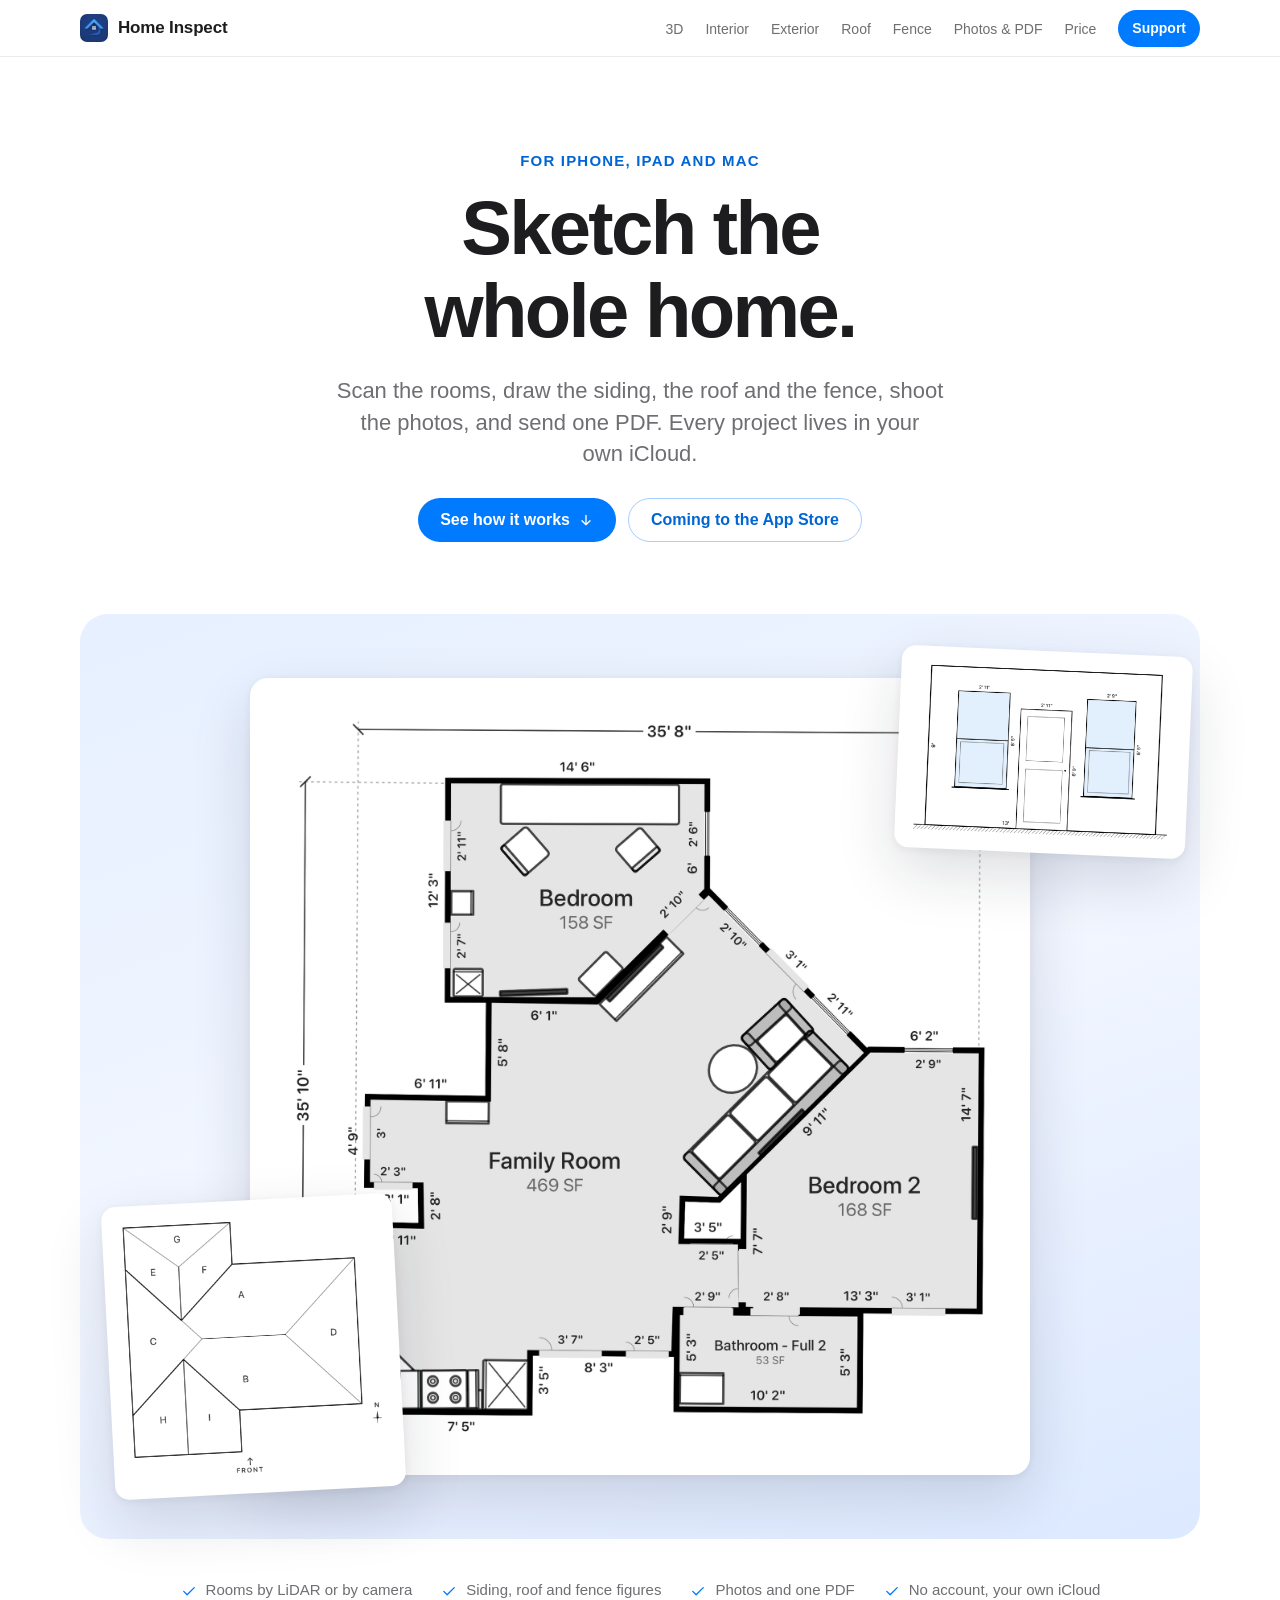
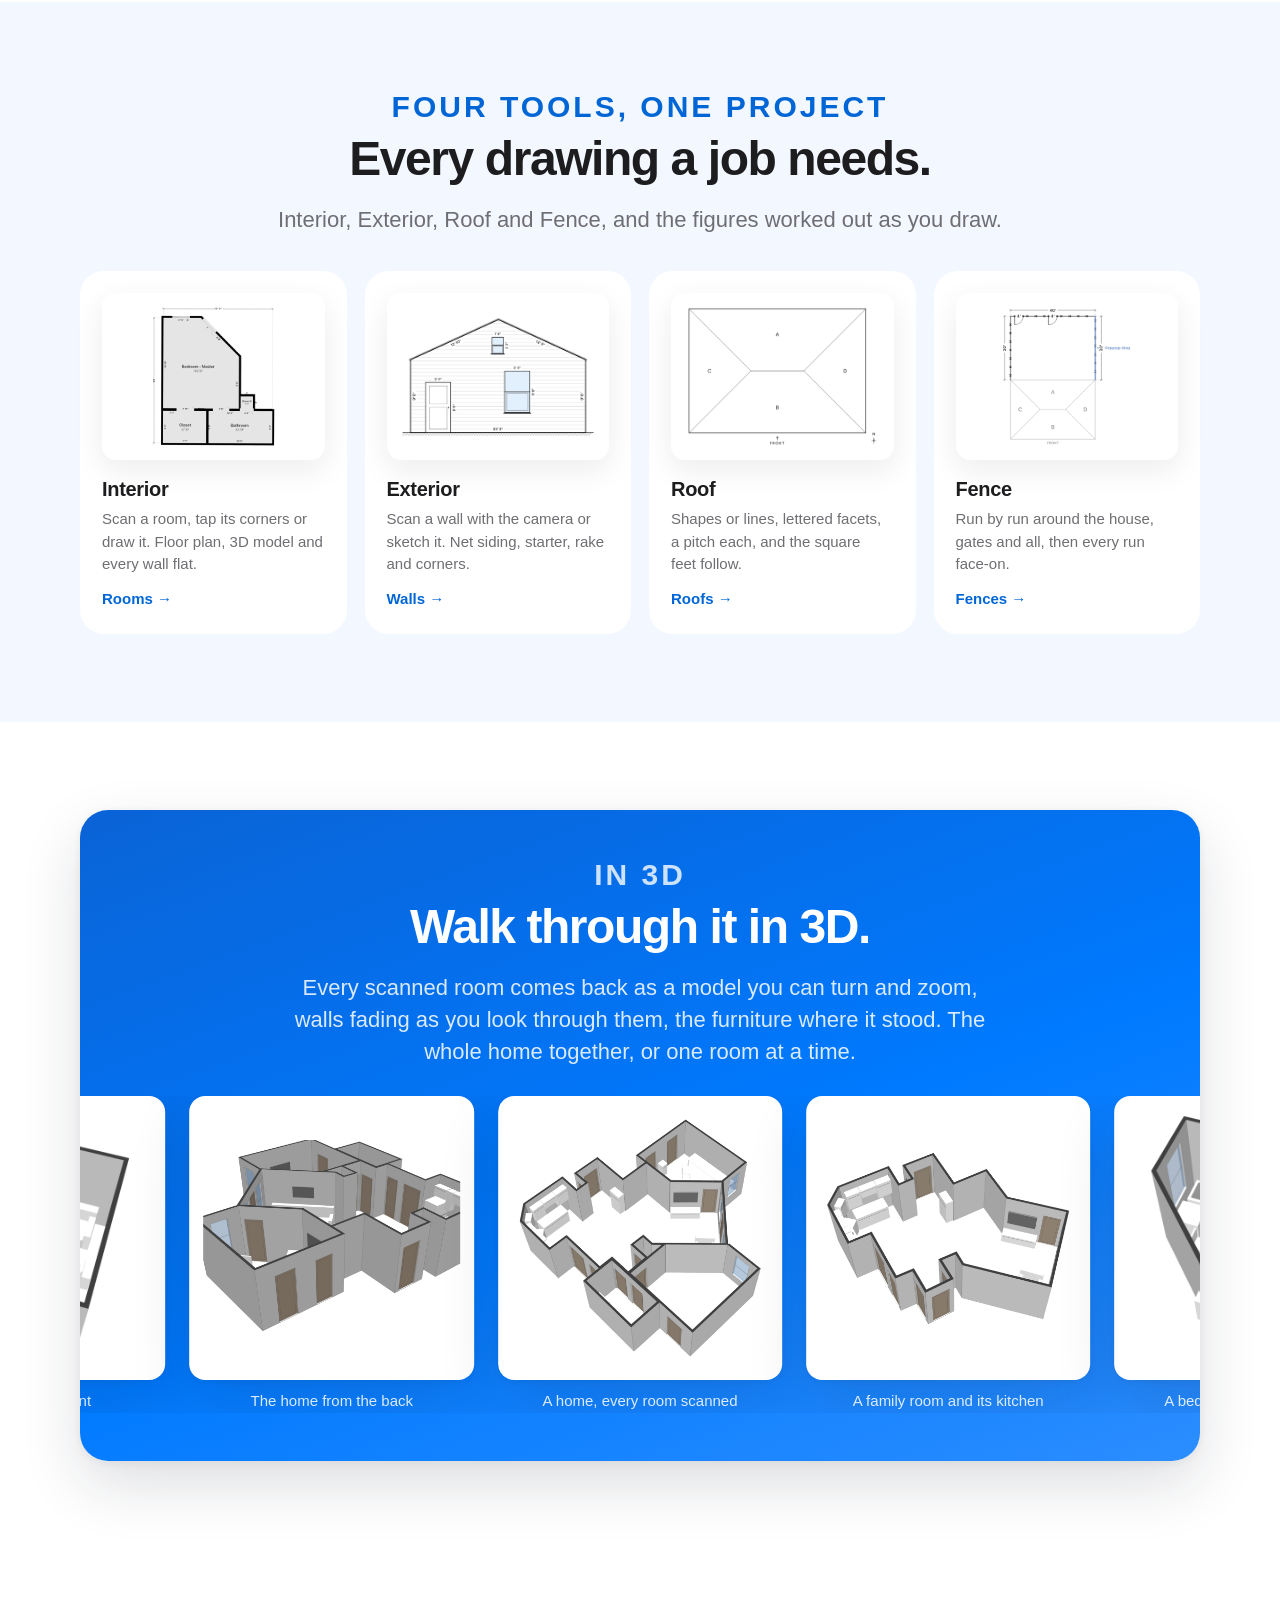
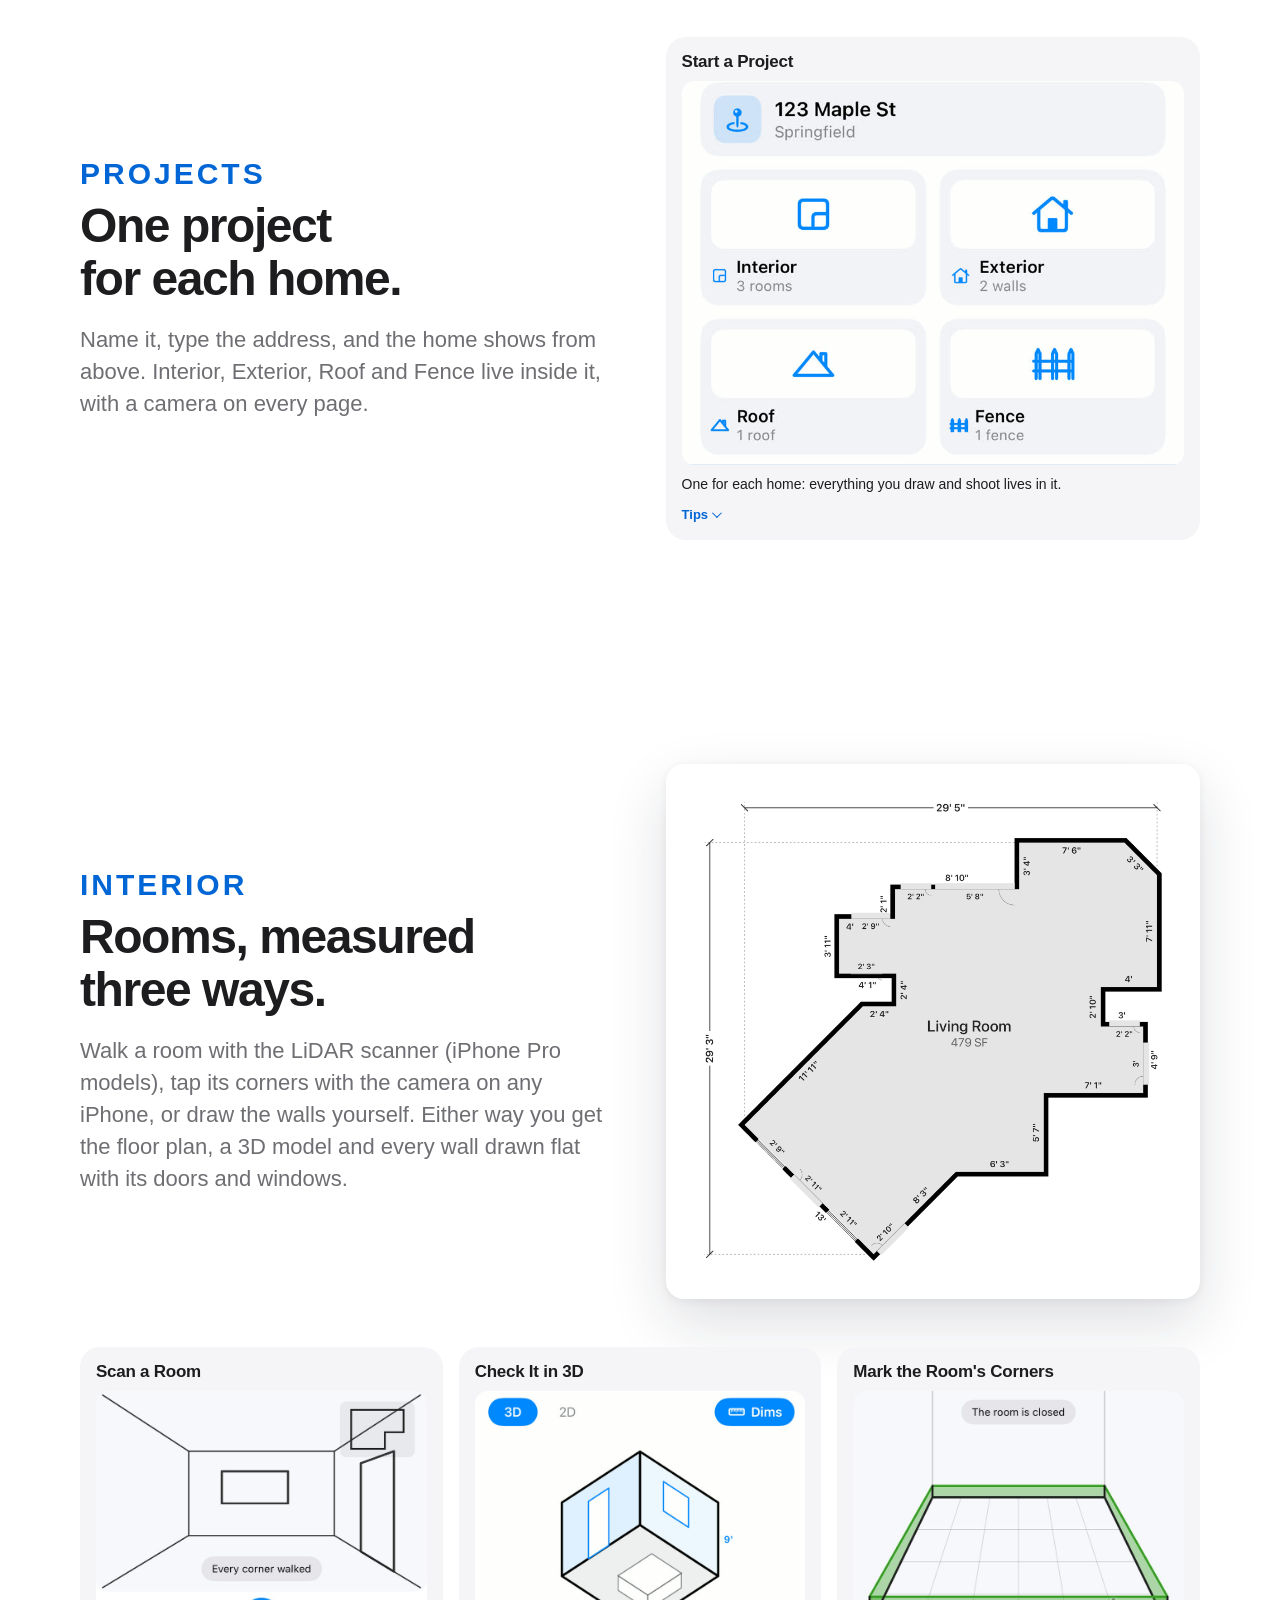
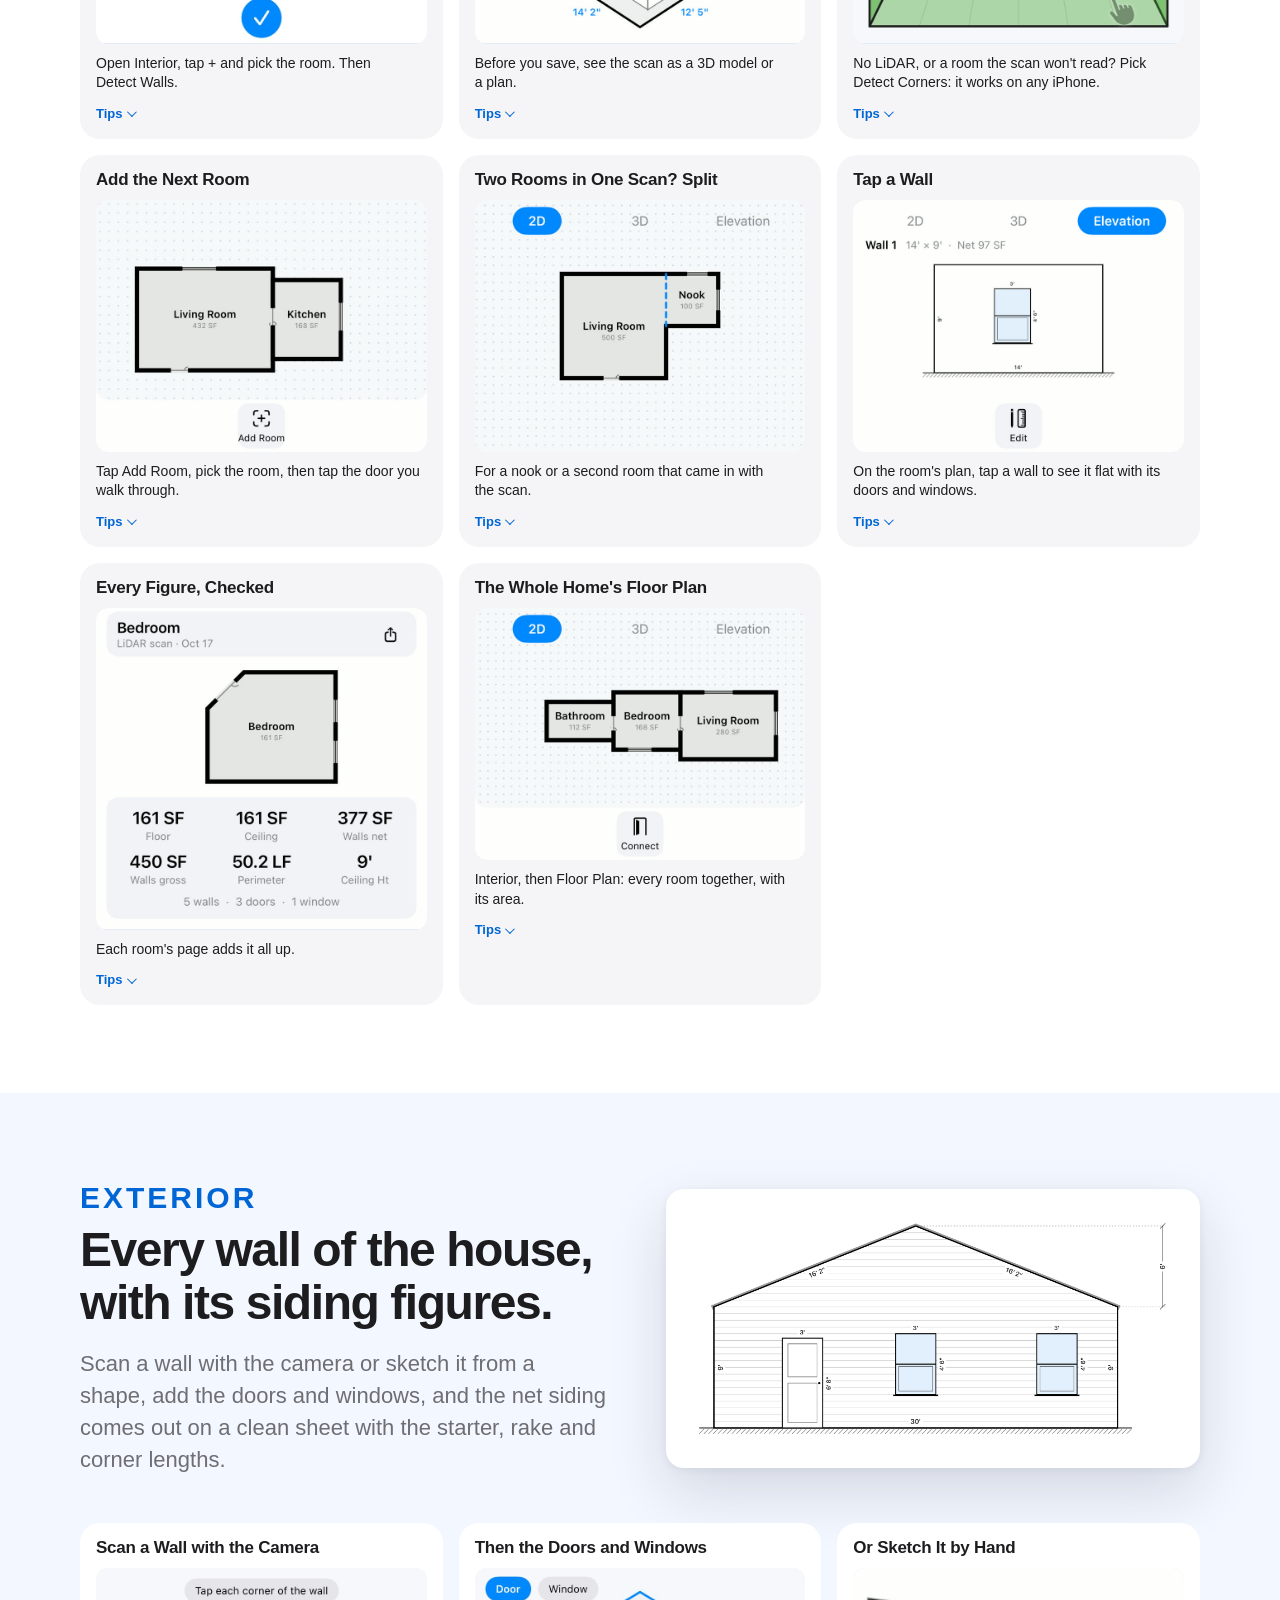
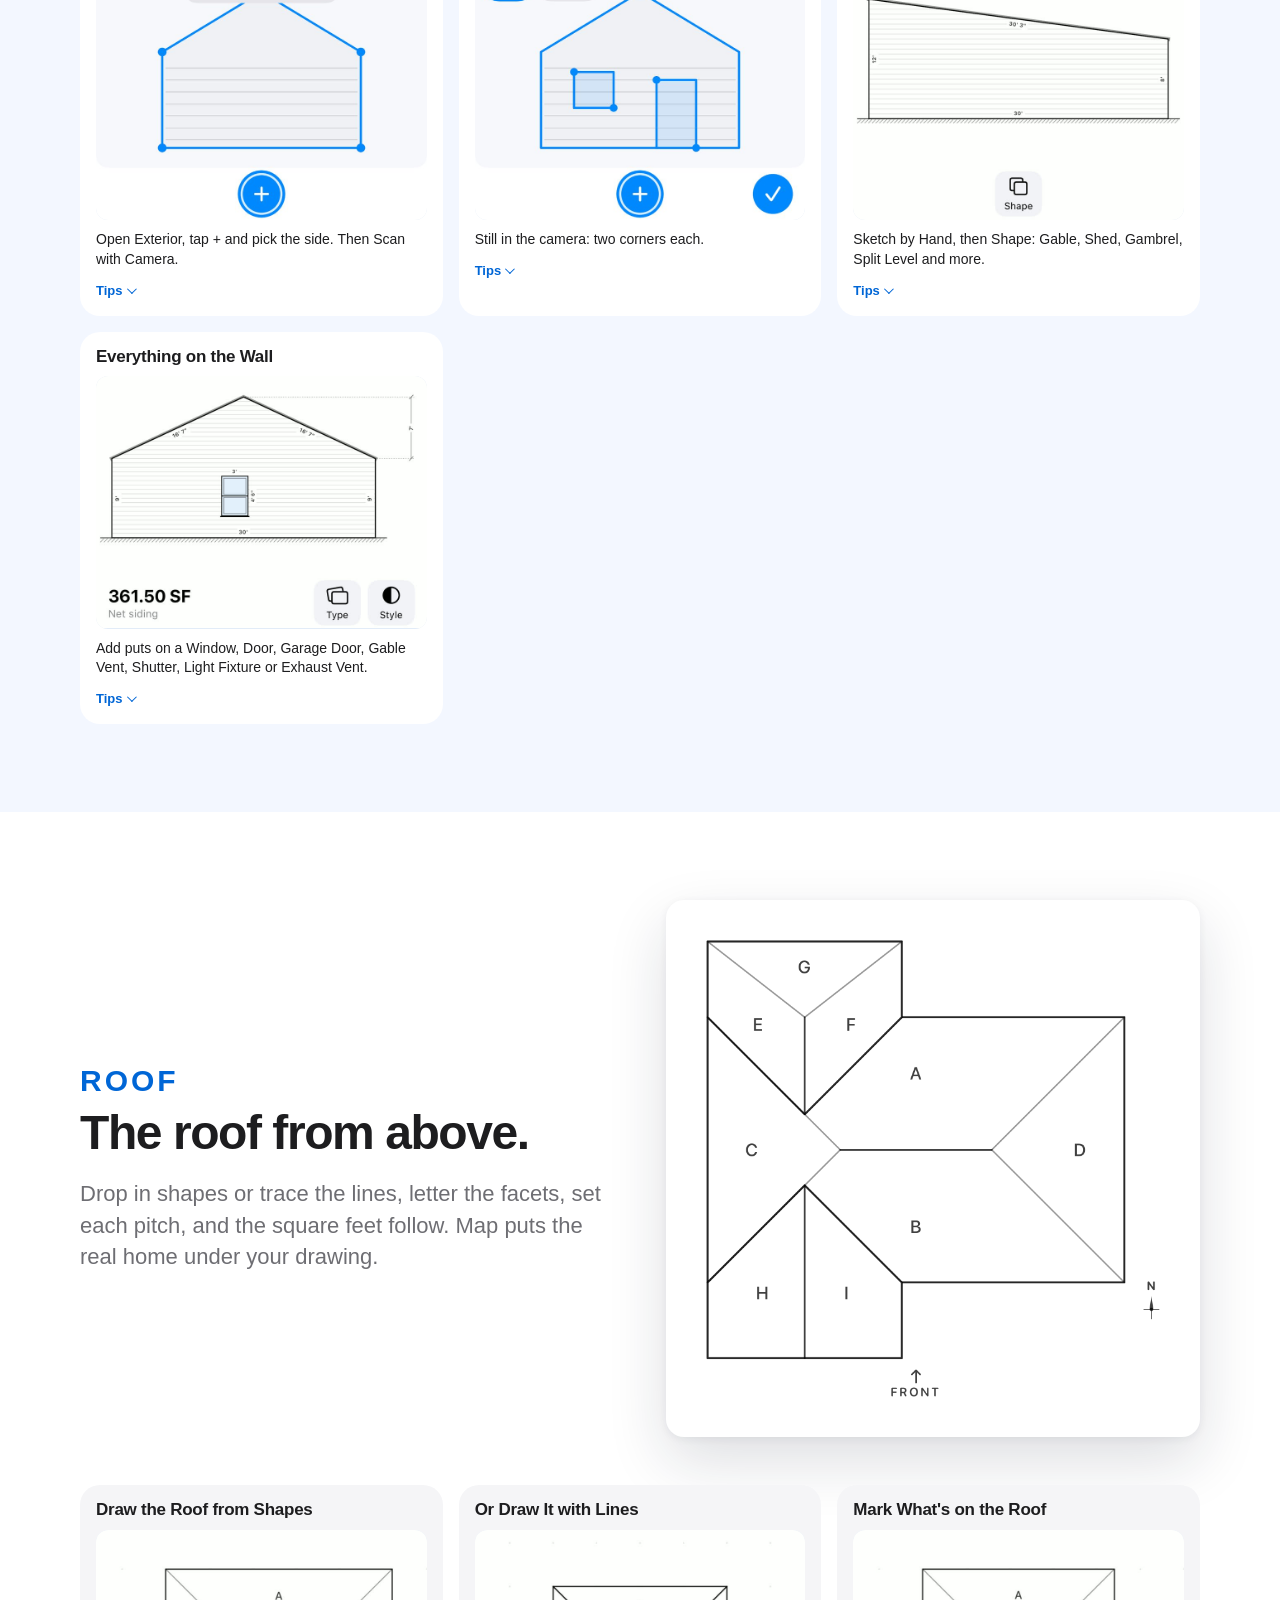
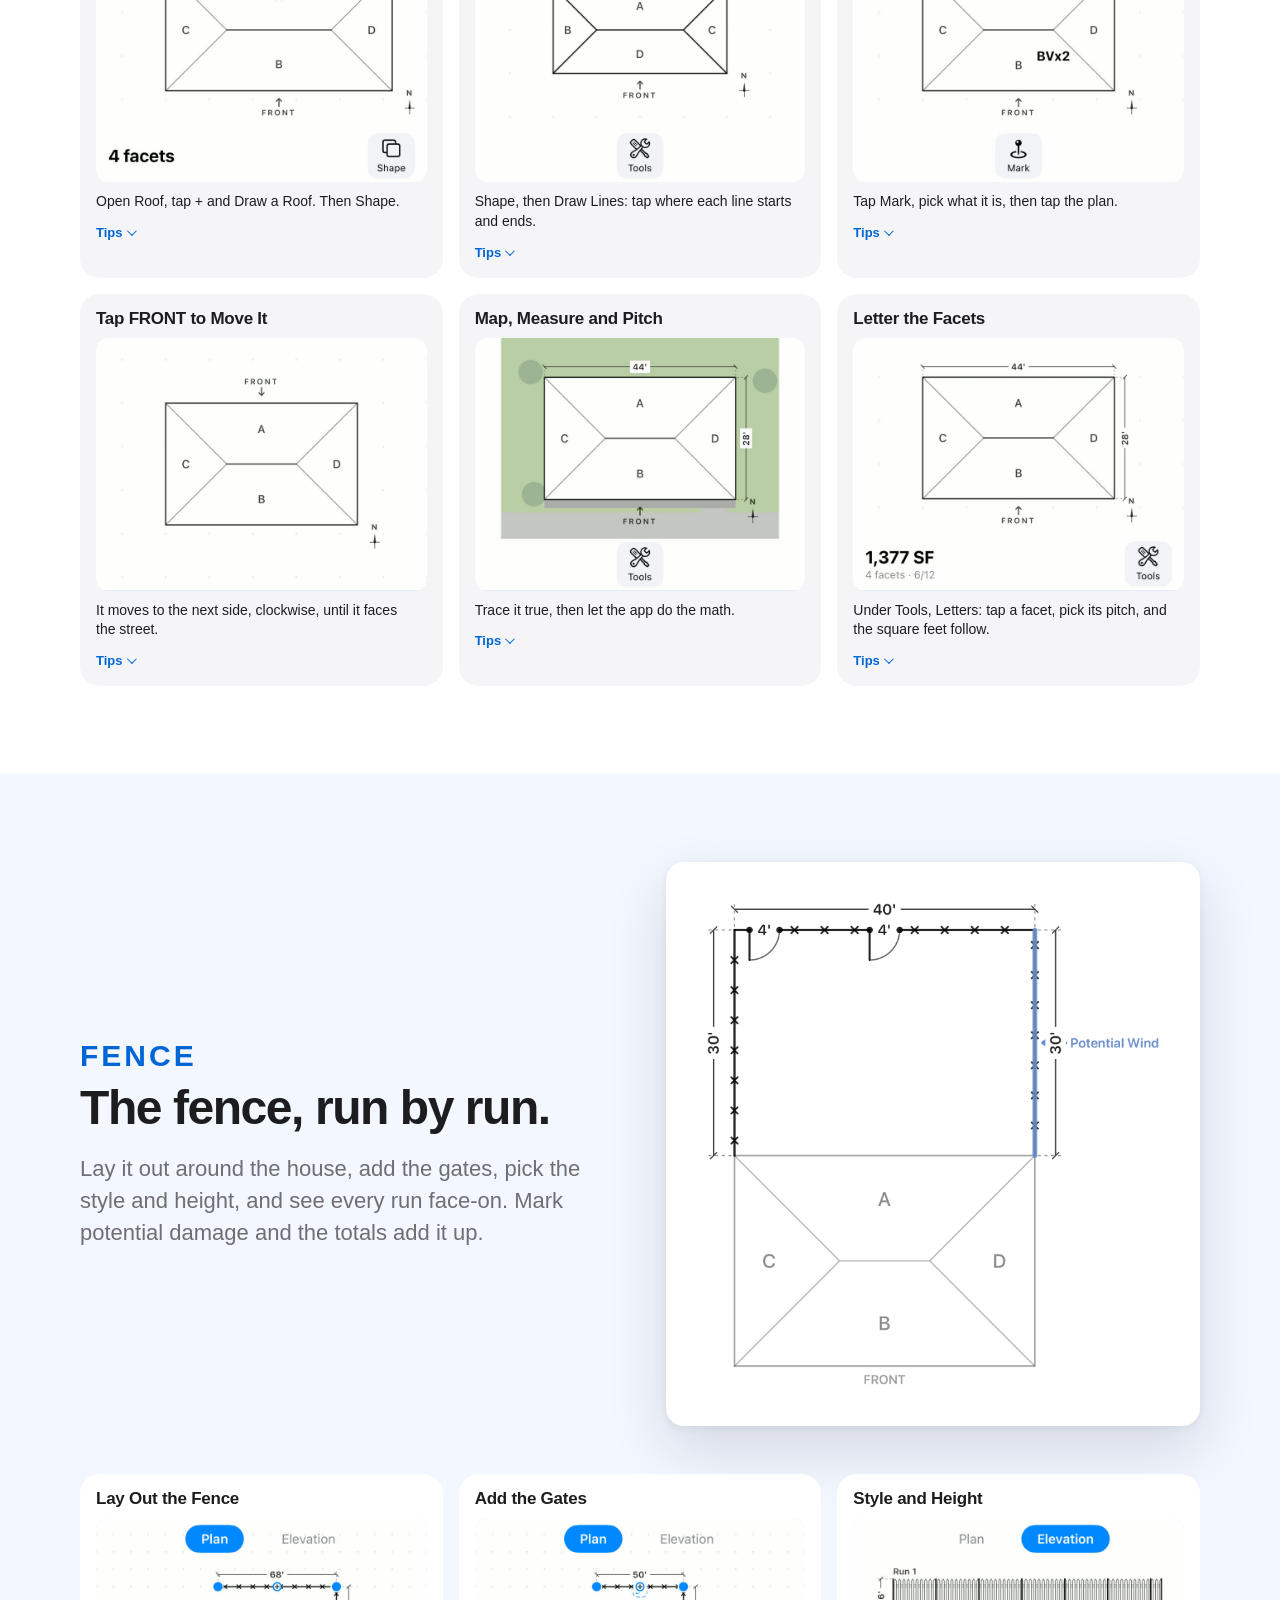
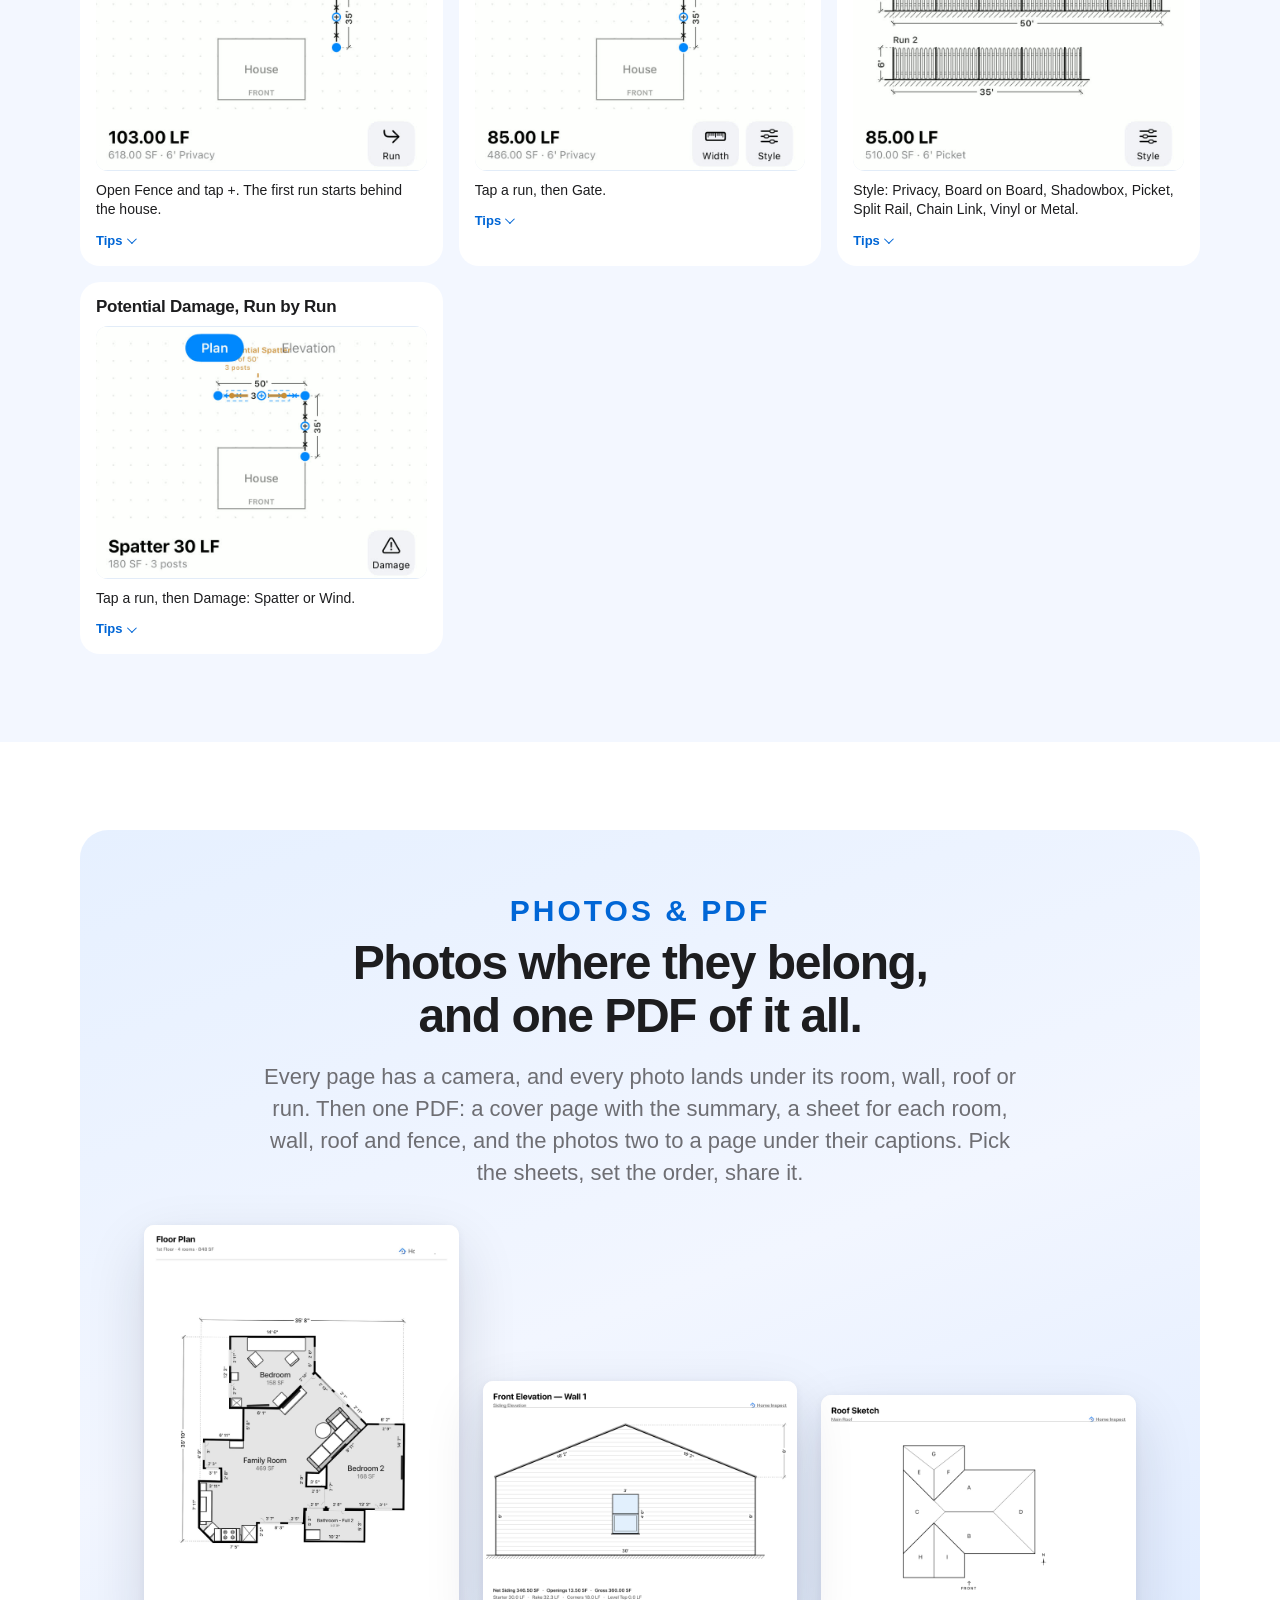
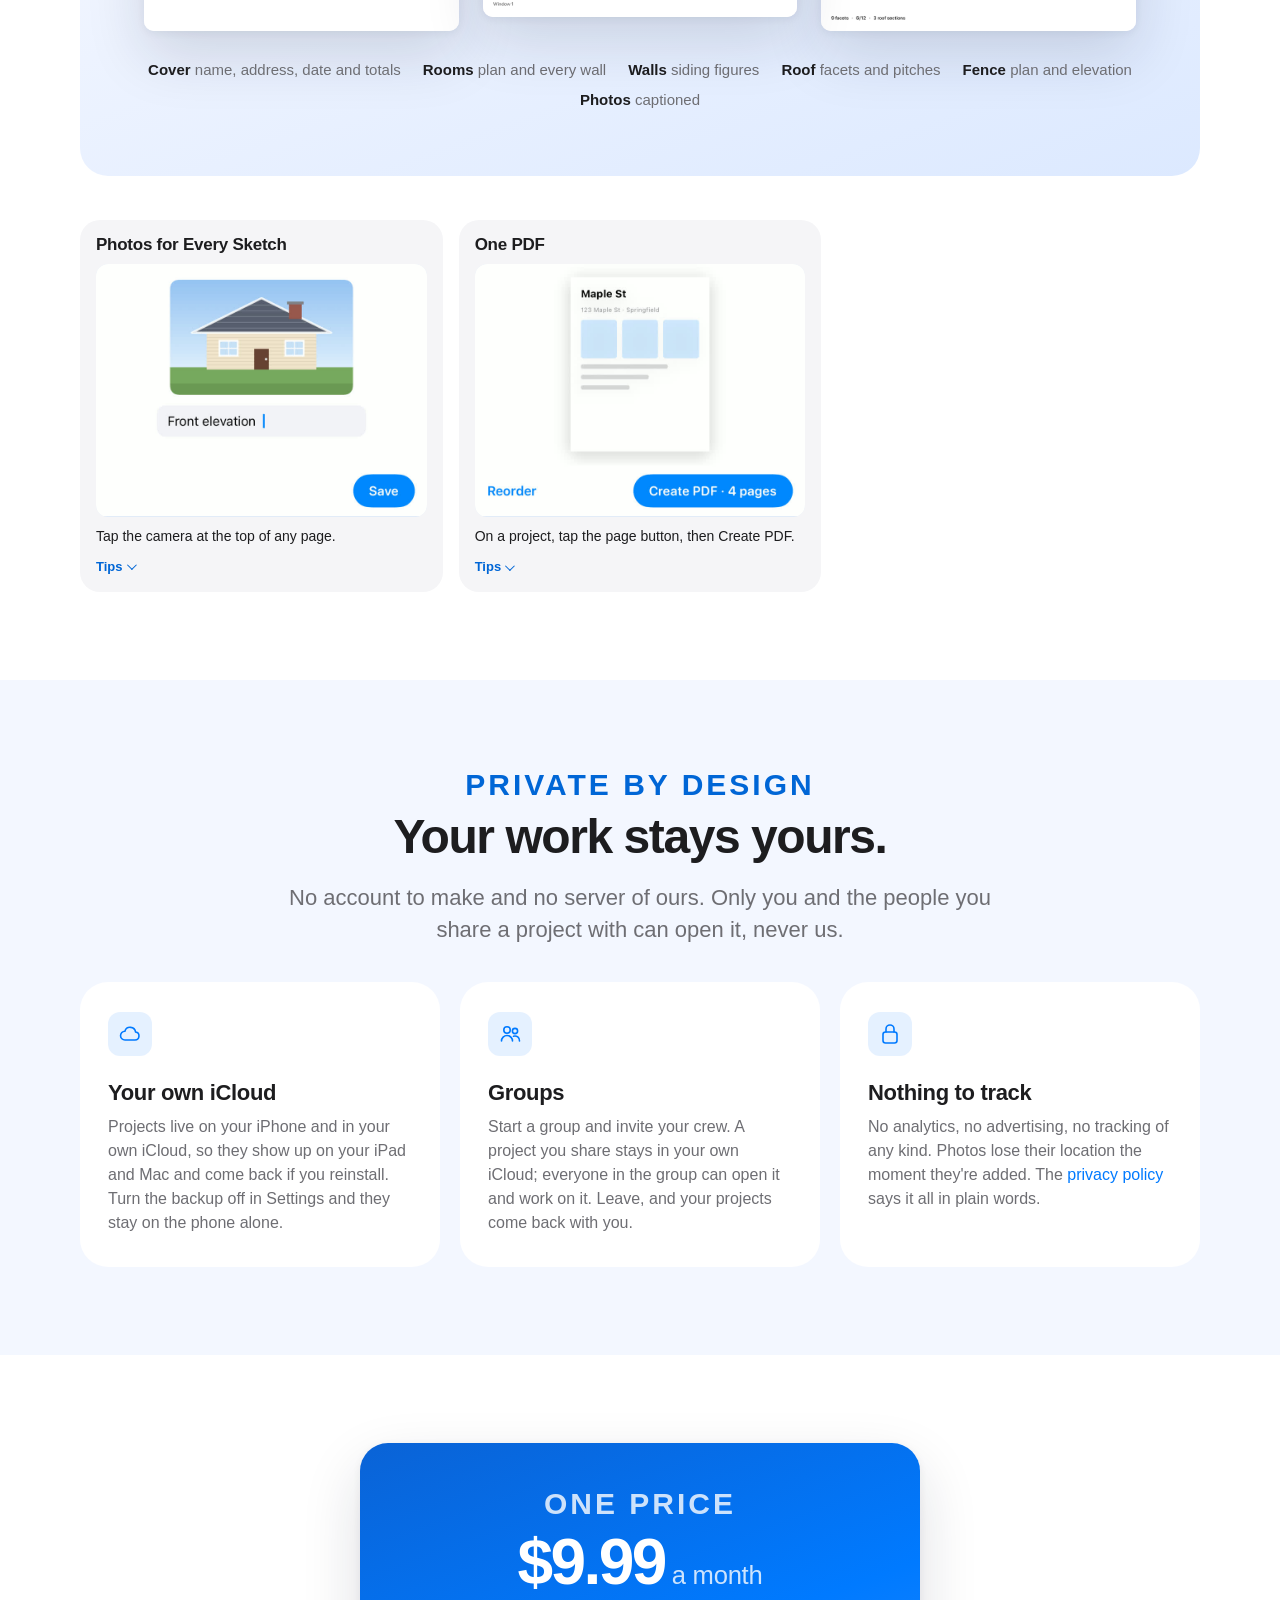
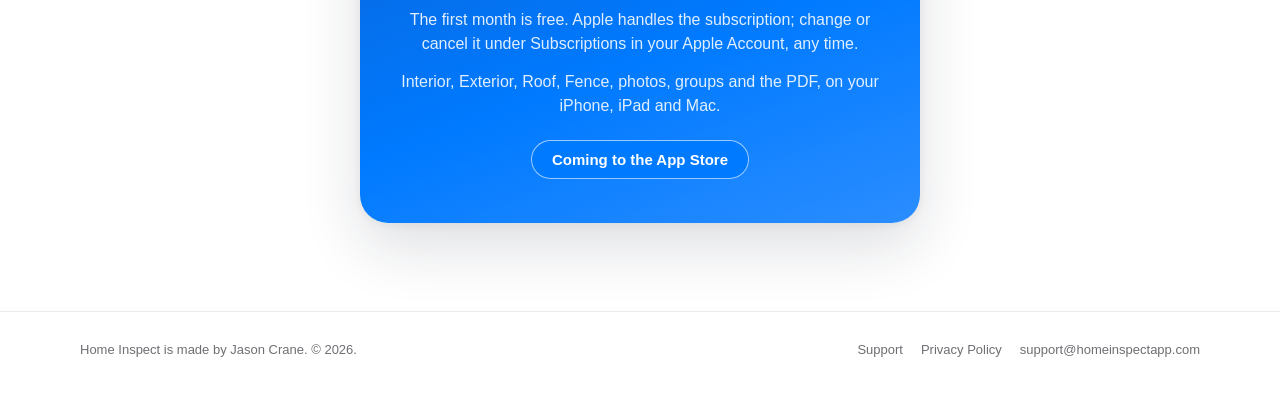
==== index.html @ 3b753d69 "On a phone the tools and steps swipe in a row of big cards; the camera clips are white" ====
<!DOCTYPE html>
<html lang="en">
<head>
<meta charset="utf-8">
<meta name="viewport" content="width=device-width, initial-scale=1, viewport-fit=cover">
<title>Home Inspect</title>
<meta name="description" content="Sketch the inside, the outside, the roof and the fence of a home on your iPhone, iPad and Mac. Rooms by LiDAR, photos, one PDF, your own iCloud.">
<link rel="canonical" href="https://homeinspectapp.com/">
<meta property="og:type" content="website">
<meta property="og:site_name" content="Home Inspect">
<meta property="og:title" content="Home Inspect">
<meta property="og:description" content="Sketch the inside, the outside, the roof and the fence of a home on your iPhone, iPad and Mac. Rooms by LiDAR, photos, one PDF, your own iCloud.">
<meta property="og:url" content="https://homeinspectapp.com/">
<meta property="og:image" content="https://homeinspectapp.com/assets/icon-512.png">
<meta name="twitter:card" content="summary">
<meta name="theme-color" content="#ffffff">
<link rel="icon" href="/assets/icon-64.png" sizes="64x64" type="image/png">
<link rel="apple-touch-icon" href="/assets/icon-180.png">
<link rel="stylesheet" href="/assets/site.css?v=712b7461">
</head>
<body>
<header class="bar"><div class="wrap"><a class="brand" href="/"><img src="/assets/icon-64.png" alt="" width="28" height="28">Home Inspect</a><nav aria-label="Pages"><a href="/#models" class="more">3D</a><a href="/#interior" class="more">Interior</a><a href="/#exterior" class="more">Exterior</a><a href="/#roof" class="more">Roof</a><a href="/#fence" class="more">Fence</a><a href="/#photos" class="more">Photos &amp; PDF</a><a href="/#price" class="more">Price</a><a href="/support" class="pill">Support</a></nav></div></header>
<main>
<section class="hero"><div class="wrap">
  <div class="eyebrow">For iPhone, iPad and Mac</div>
  <h1>Sketch the whole home.</h1>
  <p class="lead">Scan the rooms, draw the siding, the roof and the fence, shoot the photos, and send one PDF. Every project lives in your own iCloud.</p>
  <div class="ctas"><a class="btn dark" href="#tools">See how it works <svg viewBox="0 0 24 24" aria-hidden="true"><path d="M12 5v14M6 13l6 6 6-6"/></svg></a><span class="btn soon">Coming to the App Store</span></div>
  <div class="board rise">
    <div class="sheet main"><img src="/assets/sketches/floor-plan.png" alt="A home's floor plan from a LiDAR scan: every room with its area, every wall's length, the furniture" width="1800" height="1842" loading="eager" fetchpriority="high"></div>
    <div class="sheet float left"><img src="/assets/sketches/roof.png" alt="A roof drawn from above with lettered facets" width="1536" height="1546" loading="lazy"></div>
    <div class="sheet float right"><img src="/assets/sketches/elevation.png" alt="A wall drawn flat with its door and windows" width="1800" height="1188" loading="lazy"></div>
  </div>
  <div class="facts">
    <span><svg viewBox="0 0 24 24" aria-hidden="true"><path d="M5 12.5l4.5 4.5L19 7.5"/></svg>Rooms by LiDAR or by camera</span>
    <span><svg viewBox="0 0 24 24" aria-hidden="true"><path d="M5 12.5l4.5 4.5L19 7.5"/></svg>Siding, roof and fence figures</span>
    <span><svg viewBox="0 0 24 24" aria-hidden="true"><path d="M5 12.5l4.5 4.5L19 7.5"/></svg>Photos and one PDF</span>
    <span><svg viewBox="0 0 24 24" aria-hidden="true"><path d="M5 12.5l4.5 4.5L19 7.5"/></svg>No account, your own iCloud</span>
  </div>
</div></section>

<section id="tools" class="alt"><div class="wrap">
  <div class="head rise"><div class="eyebrow">Four tools, one project</div><h2>Every drawing a job needs.</h2><p class="lead">Interior, Exterior, Roof and Fence, and the figures worked out as you draw.</p></div>
  <div class="tools">
    <a class="tool rise" href="#interior"><div class="sheet"><img src="/assets/sketches/floor-plan-2.png" alt="A master bedroom with its closets and bathroom, every wall's length marked" width="1400" height="1571" loading="eager"></div><h3>Interior</h3><p>Scan a room, tap its corners or draw it. Floor plan, 3D model and every wall flat.</p><span class="go">Rooms →</span></a>
    <a class="tool rise" href="#exterior"><div class="sheet"><img src="/assets/sketches/siding-2.png" alt="A gable wall with a door and a window, every length marked" width="1800" height="1130" loading="eager"></div><h3>Exterior</h3><p>Scan a wall with the camera or sketch it. Net siding, starter, rake and corners.</p><span class="go">Walls →</span></a>
    <a class="tool rise" href="#roof"><div class="sheet"><img src="/assets/sketches/roof-2.png" alt="A hip roof from above, its four facets lettered" width="1800" height="1319" loading="eager"></div><h3>Roof</h3><p>Shapes or lines, lettered facets, a pitch each, and the square feet follow.</p><span class="go">Roofs →</span></a>
    <a class="tool rise" href="#fence"><div class="sheet"><img src="/assets/sketches/fence-plan.png" alt="A fenced back yard behind the house, two gates on the back run and the right run marked as potential wind damage" width="1400" height="1486" loading="eager"></div><h3>Fence</h3><p>Run by run around the house, gates and all, then every run face-on.</p><span class="go">Fences →</span></a>
  </div>
</div></section>

<section id="models"><div class="wrap">
  <div class="models rise">
    <div class="head"><div class="eyebrow">In 3D</div><h2>Walk through it in 3D.</h2><p class="lead">Every scanned room comes back as a model you can turn and zoom, walls fading as you look through them, the furniture where it stood. The whole home together, or one room at a time.</p></div>
    <div class="window"><div class="track">
      <figure><div class="sheet"><img src="/assets/models/home.png" alt="A whole home as a 3D model seen from above: the rooms, doors, windows and furniture" loading="lazy"></div><figcaption>A home, every room scanned</figcaption></figure>
      <figure><div class="sheet"><img src="/assets/models/family-room.png" alt="A family room and kitchen as a 3D model, the furniture in place" loading="lazy"></div><figcaption>A family room and its kitchen</figcaption></figure>
      <figure><div class="sheet"><img src="/assets/models/bedroom.png" alt="A bedroom as a 3D model with its bed and furniture" loading="lazy"></div><figcaption>A bedroom, furniture and all</figcaption></figure>
      <figure><div class="sheet"><img src="/assets/models/fl-floor.png" alt="A whole floor of furnished rooms as a 3D model" loading="lazy"></div><figcaption>A whole floor, furnished</figcaption></figure>
      <figure><div class="sheet"><img src="/assets/models/jason-bedroom.png" alt="A master bedroom as a 3D model with its desk and chair" loading="lazy"></div><figcaption>A master bedroom</figcaption></figure>
      <figure><div class="sheet"><img src="/assets/models/home-back.png" alt="The same home as a 3D model, seen from the back" loading="lazy"></div><figcaption>The home from the back</figcaption></figure>
      <figure><div class="sheet"><img src="/assets/models/fl-basement.png" alt="A furnished basement room as a 3D model" loading="lazy"></div><figcaption>A finished basement</figcaption></figure>
      <figure><div class="sheet"><img src="/assets/models/close-up.png" alt="A furnished room up close in 3D: the stove, the fridge, the cabinets" loading="lazy"></div><figcaption>Up close: stove, fridge and all</figcaption></figure>
    </div></div>
  </div>
</div></section>

<section id="start"><div class="wrap">
  <div class="split rise"><div class="head"><div class="eyebrow">Projects</div><h2>One project for each home.</h2><p class="lead">Name it, type the address, and the home shows from above. Interior, Exterior, Roof and Fence live inside it, with a camera on every page.</p></div>
  <article class="step rise"><h3>Start a Project</h3><div class="pic"><video muted playsinline preload="none" data-pic="project" data-v="68761232" poster="/assets/tips/project-last.jpg?v=68761232" aria-label="Start a Project, as the app shows it"></video></div><p class="lead">One for each home: everything you draw and shoot lives in it.</p><details class="more"><summary>Tips</summary><ul class="tips"><li>Tap +, name the project and type the address. Pick it from the list and the home shows from above.</li><li>Inside: Interior, Exterior, Roof and Fence, a camera on every page, and one PDF of it all.</li><li>A detached garage or shed? Add Structure keeps its rooms, walls, roof and fence together.</li></ul></details></article></div>
</div></section>

<section id="interior" class=""><div class="wrap">
<div class="split rise"><div class="head"><div class="eyebrow">Interior</div><h2>Rooms, measured three ways.</h2><p class="lead">Walk a room with the LiDAR scanner (iPhone Pro models), tap its corners with the camera on any iPhone, or draw the walls yourself. Either way you get the floor plan, a 3D model and every wall drawn flat with its doors and windows.</p></div><div class="sheet"><img src="/assets/sketches/room.png" alt="A room's plan: every wall's length, the doors and windows, the area" width="1800" height="1800" loading="eager"></div></div>
<div class="steps">
<article class="step rise"><h3>Scan a Room</h3><div class="pic"><video muted playsinline preload="none" data-pic="roomScan" data-v="be9086be" poster="/assets/tips/roomScan-last.jpg?v=be9086be" aria-label="Scan a Room, as the app shows it"></video></div><p class="lead">Open Interior, tap + and pick the room. Then Detect Walls.</p><details class="more"><summary>Tips</summary><ul class="tips"><li>Lights on, doors closed.</li><li>Hold the iPhone up at chest height and walk the whole room slowly: every corner, floor to ceiling.</li><li>Tap ✓ when you've walked it all. Or pick Sketch and draw the walls yourself.</li></ul></details></article>
<article class="step rise"><h3>Check It in 3D</h3><div class="pic"><video muted playsinline preload="none" data-pic="roomReview" data-v="b30759ee" poster="/assets/tips/roomReview-last.jpg?v=b30759ee" aria-label="Check It in 3D, as the app shows it"></video></div><p class="lead">Before you save, see the scan as a 3D model or a plan.</p><details class="more"><summary>Tips</summary><ul class="tips"><li>Two fingers turn it, pinch to zoom. 2D shows the plan.</li><li>Dims shows every wall, door and window, and the height.</li><li>Keep the furniture or leave it out, then tap ✓ to save.</li></ul></details></article>
<article class="step rise"><h3>Mark the Room's Corners</h3><div class="pic"><video muted playsinline preload="none" data-pic="cornerScan" data-v="17d19541" poster="/assets/tips/cornerScan-last.jpg?v=17d19541" aria-label="Mark the Room's Corners, as the app shows it"></video></div><p class="lead">No LiDAR, or a room the scan won't read? Pick Detect Corners: it works on any iPhone.</p><details class="more"><summary>Tips</summary><ul class="tips"><li>Point at the floor and move the iPhone slowly until the grid shows.</li><li>Aim at each corner where the walls meet the floor and tap the screen. Back on the first corner closes the room.</li><li>Then point up at the top of a wall and tap for the height, and mark each door and window by two opposite corners.</li></ul></details></article>
<article class="step rise"><h3>Add the Next Room</h3><div class="pic"><video muted playsinline preload="none" data-pic="addRoom" data-v="14f539ad" poster="/assets/tips/addRoom-last.jpg?v=14f539ad" aria-label="Add the Next Room, as the app shows it"></video></div><p class="lead">Tap Add Room, pick the room, then tap the door you walk through.</p><details class="more"><summary>Tips</summary><ul class="tips"><li>It lands door to door, sharing the wall, so the floor plan builds as you go.</li><li>Rooms scanned on their own? On the Floor Plan, pick a room, tap Connect, then the same door in each.</li></ul></details></article>
<article class="step rise"><h3>Two Rooms in One Scan? Split</h3><div class="pic"><video muted playsinline preload="none" data-pic="split" data-v="f46bc997" poster="/assets/tips/split-last.jpg?v=f46bc997" aria-label="Two Rooms in One Scan? Split, as the app shows it"></video></div><p class="lead">For a nook or a second room that came in with the scan.</p><details class="more"><summary>Tips</summary><ul class="tips"><li>When the app says Looks Like 2 Rooms, tap Split and name each part. Each gets its own area.</li><li>Already saved as one? The room's page says it too. Tap Split there.</li></ul></details></article>
<article class="step rise"><h3>Tap a Wall</h3><div class="pic"><video muted playsinline preload="none" data-pic="roomViews" data-v="7b3a1295" poster="/assets/tips/roomViews-last.jpg?v=7b3a1295" aria-label="Tap a Wall, as the app shows it"></video></div><p class="lead">On the room's plan, tap a wall to see it flat with its doors and windows.</p><details class="more"><summary>Tips</summary><ul class="tips"><li>Tap a wall to see it flat, with its size and net square feet.</li><li>Edit, then Add, puts in a Door, Window or Opening. Drag it into place; tap a size to type it.</li><li>In 2D, tap any length to type the real figure.</li></ul></details></article>
<article class="step rise"><h3>Every Figure, Checked</h3><div class="pic tall"><video muted playsinline preload="none" data-pic="roomFigures" data-v="ab267f07" poster="/assets/tips/roomFigures-last.jpg?v=ab267f07" aria-label="Every Figure, Checked, as the app shows it"></video></div><p class="lead">Each room's page adds it all up.</p><details class="more"><summary>Tips</summary><ul class="tips"><li>Floor, ceiling, walls net and gross, perimeter and ceiling height, with the doors and windows counted.</li><li>Share prints a clean floor plan with every wall length.</li></ul></details></article>
<article class="step rise"><h3>The Whole Home's Floor Plan</h3><div class="pic"><video muted playsinline preload="none" data-pic="homePlan" data-v="bb270873" poster="/assets/tips/homePlan-last.jpg?v=bb270873" aria-label="The Whole Home's Floor Plan, as the app shows it"></video></div><p class="lead">Interior, then Floor Plan: every room together, with its area.</p><details class="more"><summary>Tips</summary><ul class="tips"><li>Rooms scanned on their own? Tap a room, then Connect: tap the blue circle on its door, then the circle on the other room's door, and they join wall to wall.</li><li>Long press a room to move it; it snaps to the one beside it. Rotate turns it. + Floor adds the basement or upstairs.</li></ul></details></article>
</div></div></section>
<section id="exterior" class="alt"><div class="wrap">
<div class="split rise"><div class="head"><div class="eyebrow">Exterior</div><h2>Every wall of the house, with its siding figures.</h2><p class="lead">Scan a wall with the camera or sketch it from a shape, add the doors and windows, and the net siding comes out on a clean sheet with the starter, rake and corner lengths.</p></div><div class="sheet"><img src="/assets/sketches/siding.png" alt="A gable wall with a door and two windows, every length marked" width="1800" height="839" loading="eager"></div></div>
<div class="steps">
<article class="step rise"><h3>Scan a Wall with the Camera</h3><div class="pic"><video muted playsinline preload="none" data-pic="wallScan" data-v="23839218" poster="/assets/tips/wallScan-last.jpg?v=23839218" aria-label="Scan a Wall with the Camera, as the app shows it"></video></div><p class="lead">Open Exterior, tap + and pick the side. Then Scan with Camera.</p><details class="more"><summary>Tips</summary><ul class="tips"><li>Point the square at the wall and tap the shutter.</li><li>Put the crosshair on each corner of the wall and tap, all the way round to the first.</li></ul></details></article>
<article class="step rise"><h3>Then the Doors and Windows</h3><div class="pic"><video muted playsinline preload="none" data-pic="wallOpenings" data-v="9b699141" poster="/assets/tips/wallOpenings-last.jpg?v=9b699141" aria-label="Then the Doors and Windows, as the app shows it"></video></div><p class="lead">Still in the camera: two corners each.</p><details class="more"><summary>Tips</summary><ul class="tips"><li>Pick Door, Window or Garage Door and tap two opposite corners of each.</li><li>Tap ✓ and the wall opens in the editor with every opening in place.</li></ul></details></article>
<article class="step rise"><h3>Or Sketch It by Hand</h3><div class="pic"><video muted playsinline preload="none" data-pic="wallSketch" data-v="1ad84b45" poster="/assets/tips/wallSketch-last.jpg?v=1ad84b45" aria-label="Or Sketch It by Hand, as the app shows it"></video></div><p class="lead">Sketch by Hand, then Shape: Gable, Shed, Gambrel, Split Level and more.</p><details class="more"><summary>Tips</summary><ul class="tips"><li>Drag the corners into place, or tap any figure and type the real size.</li><li>Tap + on a line to add a corner. Piece adds a separate section.</li></ul></details></article>
<article class="step rise"><h3>Everything on the Wall</h3><div class="pic"><video muted playsinline preload="none" data-pic="wallAdd" data-v="7b238e5b" poster="/assets/tips/wallAdd-last.jpg?v=7b238e5b" aria-label="Everything on the Wall, as the app shows it"></video></div><p class="lead">Add puts on a Window, Door, Garage Door, Gable Vent, Shutter, Light Fixture or Exhaust Vent.</p><details class="more"><summary>Tips</summary><ul class="tips"><li>Type picks the kind: Double Hung, Casement, Bay, French Door, Sliding Patio and more.</li><li>Style makes it Arch Top, Half Round, Round or Octagon and takes off its true area.</li><li>The bar shows the net siding. Export makes the sheet with the starter, rake and corner lengths.</li></ul></details></article>
</div></div></section>
<section id="roof" class=""><div class="wrap">
<div class="split rise"><div class="head"><div class="eyebrow">Roof</div><h2>The roof from above.</h2><p class="lead">Drop in shapes or trace the lines, letter the facets, set each pitch, and the square feet follow. Map puts the real home under your drawing.</p></div><div class="sheet"><img src="/assets/sketches/roof.png" alt="A roof from above, nine lettered facets" width="1536" height="1546" loading="eager"></div></div>
<div class="steps">
<article class="step rise"><h3>Draw the Roof from Shapes</h3><div class="pic"><video muted playsinline preload="none" data-pic="roofShapes" data-v="a6882f49" poster="/assets/tips/roofShapes-last.jpg?v=a6882f49" aria-label="Draw the Roof from Shapes, as the app shows it"></video></div><p class="lead">Open Roof, tap + and Draw a Roof. Then Shape.</p><details class="more"><summary>Tips</summary><ul class="tips"><li>Tap a shape to add it, drag it into place, pull a side to size it.</li><li>Style sets Hip, Gable, Dutch or Clipped ends, Gambrel, Mansard or Flat, and the material.</li><li>Under Tools, Letters: tap a facet to set its letter and pitch, join it or split it.</li></ul></details></article>
<article class="step rise"><h3>Or Draw It with Lines</h3><div class="pic"><video muted playsinline preload="none" data-pic="roofLines" data-v="0b036587" poster="/assets/tips/roofLines-last.jpg?v=0b036587" aria-label="Or Draw It with Lines, as the app shows it"></video></div><p class="lead">Shape, then Draw Lines: tap where each line starts and ends.</p><details class="more"><summary>Tips</summary><ul class="tips"><li>Trace the roof's edges, ridges, hips and valleys line by line.</li><li>Under Tools, Letters: tap a shape your lines close to letter it, or Letter All does every one.</li><li>Tap a lettered facet to set its pitch, and the roof's square feet follow.</li></ul></details></article>
<article class="step rise"><h3>Mark What's on the Roof</h3><div class="pic"><video muted playsinline preload="none" data-pic="roofMarks" data-v="068cbcf9" poster="/assets/tips/roofMarks-last.jpg?v=068cbcf9" aria-label="Mark What's on the Roof, as the app shows it"></video></div><p class="lead">Tap Mark, pick what it is, then tap the plan.</p><details class="more"><summary>Tips</summary><ul class="tips"><li>Test squares, vents, pipe jacks, chimneys, skylights, satellites, solar panels and tarps.</li><li>Note puts your own words anywhere on the plan.</li></ul></details></article>
<article class="step rise"><h3>Tap FRONT to Move It</h3><div class="pic"><video muted playsinline preload="none" data-pic="roofFront" data-v="f6f338ec" poster="/assets/tips/roofFront-last.jpg?v=f6f338ec" aria-label="Tap FRONT to Move It, as the app shows it"></video></div><p class="lead">It moves to the next side, clockwise, until it faces the street.</p><details class="more"><summary>Tips</summary><ul class="tips"><li>The facets take their names from it: Front Slope, Right Slope and so on.</li><li>Tap the compass to turn north a quarter.</li></ul></details></article>
<article class="step rise"><h3>Map, Measure and Pitch</h3><div class="pic"><video muted playsinline preload="none" data-pic="roofMap" data-v="18665d51" poster="/assets/tips/roofMap-last.jpg?v=18665d51" aria-label="Map, Measure and Pitch, as the app shows it"></video></div><p class="lead">Trace it true, then let the app do the math.</p><details class="more"><summary>Tips</summary><ul class="tips"><li>With the address in, Map puts the home from above under your drawing. Line Up Map matches them.</li><li>Under Tools, Measure gives the area from each facet's pitch. Lengths shows the hips, ridges and valleys.</li></ul></details></article>
<article class="step rise"><h3>Letter the Facets</h3><div class="pic"><video muted playsinline preload="none" data-pic="roofLetters" data-v="7915758a" poster="/assets/tips/roofLetters-last.jpg?v=7915758a" aria-label="Letter the Facets, as the app shows it"></video></div><p class="lead">Under Tools, Letters: tap a facet, pick its pitch, and the square feet follow.</p><details class="more"><summary>Tips</summary><ul class="tips"><li>Every facet gets a letter, so the sheet and the PDF can name them.</li><li>Set a pitch from the list or type any pitch; the area is worked out from it.</li><li>Join two facets into one, or split one in two.</li></ul></details></article>
</div></div></section>
<section id="fence" class="alt"><div class="wrap">
<div class="split rise"><div class="head"><div class="eyebrow">Fence</div><h2>The fence, run by run.</h2><p class="lead">Lay it out around the house, add the gates, pick the style and height, and see every run face-on. Mark potential damage and the totals add it up.</p></div><div class="sheet"><img src="/assets/sketches/fence-plan.png" alt="A fenced back yard behind the house: two gates on the back run, the right run marked as potential wind damage" width="1400" height="1486" loading="eager"></div></div>
<div class="steps">
<article class="step rise"><h3>Lay Out the Fence</h3><div class="pic"><video muted playsinline preload="none" data-pic="fenceRuns" data-v="49b2521d" poster="/assets/tips/fenceRuns-last.jpg?v=49b2521d" aria-label="Lay Out the Fence, as the app shows it"></video></div><p class="lead">Open Fence and tap +. The first run starts behind the house.</p><details class="more"><summary>Tips</summary><ul class="tips"><li>Drag the corners into place. Tap + on a run for a corner, or an end and then Run to keep going.</li><li>The house underneath is your roof drawing, or a Plain House you size and turn.</li><li>Line adds a separate stretch of fence.</li></ul></details></article>
<article class="step rise"><h3>Add the Gates</h3><div class="pic"><video muted playsinline preload="none" data-pic="fenceGate" data-v="666ce517" poster="/assets/tips/fenceGate-last.jpg?v=666ce517" aria-label="Add the Gates, as the app shows it"></video></div><p class="lead">Tap a run, then Gate.</p><details class="more"><summary>Tips</summary><ul class="tips"><li>Width sets its size. Style swings it In or Out, Single or Double.</li><li>The totals list the gates: 1 gate (4').</li></ul></details></article>
<article class="step rise"><h3>Style and Height</h3><div class="pic"><video muted playsinline preload="none" data-pic="fenceStyle" data-v="3673f6b8" poster="/assets/tips/fenceStyle-last.jpg?v=3673f6b8" aria-label="Style and Height, as the app shows it"></video></div><p class="lead">Style: Privacy, Board on Board, Shadowbox, Picket, Split Rail, Chain Link, Vinyl or Metal.</p><details class="more"><summary>Tips</summary><ul class="tips"><li>Height 4', 5', 6' or 8', or type any height.</li><li>Elevation draws every run face-on: posts, rails, boards and gates.</li></ul></details></article>
<article class="step rise"><h3>Potential Damage, Run by Run</h3><div class="pic"><video muted playsinline preload="none" data-pic="fenceDamage" data-v="2a755147" poster="/assets/tips/fenceDamage-last.jpg?v=2a755147" aria-label="Potential Damage, Run by Run, as the app shows it"></video></div><p class="lead">Tap a run, then Damage: Spatter or Wind.</p><details class="more"><summary>Tips</summary><ul class="tips"><li>Mark the whole run or part of it, which side, and the posts in the damaged stretch.</li><li>The bar adds it up: LF, SF (LF × height) and the gates.</li><li>The PDF's plan and elevation show every damaged run: orange for Spatter, blue for Wind.</li></ul></details></article>
</div></div></section>
<section id="photos" class=""><div class="wrap">
<div class="ink rise">
    <div class="head"><div class="eyebrow">Photos &amp; PDF</div><h2>Photos where they belong, and one PDF of it all.</h2><p class="lead">Every page has a camera, and every photo lands under its room, wall, roof or run. Then one PDF: a cover page with the summary, a sheet for each room, wall, roof and fence, and the photos two to a page under their captions. Pick the sheets, set the order, share it.</p></div>
    <div class="fan">
      <div class="sheet"><img src="/assets/sheets/floor-plan.jpg" alt="The floor plan sheet" width="1600" height="2065" loading="lazy"></div>
      <div class="sheet"><img src="/assets/sheets/siding-front.jpg" alt="The siding sheet" width="1600" height="1200" loading="lazy"></div>
      <div class="sheet"><img src="/assets/sheets/roof.jpg" alt="The roof sheet" width="1600" height="1200" loading="lazy"></div>
    </div>
    <div class="pages"><span><b>Cover</b> name, address, date and totals</span><span><b>Rooms</b> plan and every wall</span><span><b>Walls</b> siding figures</span><span><b>Roof</b> facets and pitches</span><span><b>Fence</b> plan and elevation</span><span><b>Photos</b> captioned</span></div>
  </div>
<div class="steps">
<article class="step rise"><h3>Photos for Every Sketch</h3><div class="pic"><video muted playsinline preload="none" data-pic="photos" data-v="519c3873" poster="/assets/tips/photos-last.jpg?v=519c3873" aria-label="Photos for Every Sketch, as the app shows it"></video></div><p class="lead">Tap the camera at the top of any page.</p><details class="more"><summary>Tips</summary><ul class="tips"><li>Take as many as you need, then tap Done to caption them.</li><li>Each tool's camera files them under that room, wall, roof or run.</li><li>Open a photo and tap the pencil to crop, turn or draw on it.</li></ul></details></article>
<article class="step rise"><h3>One PDF</h3><div class="pic"><video muted playsinline preload="none" data-pic="pdf" data-v="34348dde" poster="/assets/tips/pdf-last.jpg?v=34348dde" aria-label="One PDF, as the app shows it"></video></div><p class="lead">On a project, tap the page button, then Create PDF.</p><details class="more"><summary>Tips</summary><ul class="tips"><li>Tap a sheet's circle to leave it out. Reorder sets the order.</li><li>A cover page with the summary, then a sheet for each room, wall, roof and fence.</li><li>Share it from the preview.</li></ul></details></article>
</div></div></section>


<section id="private" class="alt"><div class="wrap">
  <div class="head rise"><div class="eyebrow">Private by design</div><h2>Your work stays yours.</h2><p class="lead">No account to make and no server of ours. Only you and the people you share a project with can open it, never us.</p></div>
  <div class="cards">
    <div class="card rise"><svg viewBox="0 0 24 24" aria-hidden="true"><path d="M7 18h10a4 4 0 0 0 .6-7.95A5.5 5.5 0 0 0 6.9 9.2 4.4 4.4 0 0 0 7 18z"/></svg><h3>Your own iCloud</h3><p>Projects live on your iPhone and in your own iCloud, so they show up on your iPad and Mac and come back if you reinstall. Turn the backup off in Settings and they stay on the phone alone.</p></div>
    <div class="card rise"><svg viewBox="0 0 24 24" aria-hidden="true"><circle cx="9" cy="8" r="3.2"/><path d="M3.5 19a5.5 5.5 0 0 1 11 0"/><circle cx="17" cy="9" r="2.6"/><path d="M15.5 14.2A4.6 4.6 0 0 1 21.5 19"/></svg><h3>Groups</h3><p>Start a group and invite your crew. A project you share stays in your own iCloud; everyone in the group can open it and work on it. Leave, and your projects come back with you.</p></div>
    <div class="card rise"><svg viewBox="0 0 24 24" aria-hidden="true"><rect x="5" y="10" width="14" height="11" rx="2.5"/><path d="M8 10V7a4 4 0 0 1 8 0v3"/></svg><h3>Nothing to track</h3><p>No analytics, no advertising, no tracking of any kind. Photos lose their location the moment they're added. The <a href="/privacy">privacy policy</a> says it all in plain words.</p></div>
  </div>
</div></section>

<section id="price"><div class="wrap">
  <div class="price rise">
    <div class="eyebrow">One price</div>
    <div class="big">$9.99<small> a month</small></div>
    <p>The first month is free. Apple handles the subscription; change or cancel it under Subscriptions in your Apple Account, any time.</p>
    <p>Interior, Exterior, Roof, Fence, photos, groups and the PDF, on your iPhone, iPad and Mac.</p>
    <span class="btn soon">Coming to the App Store</span>
  </div>
</div></section>
</main>

<footer><div class="wrap"><div>Home Inspect is made by Jason Crane. © 2026.</div><nav aria-label="More"><a href="/support">Support</a><a href="/privacy">Privacy Policy</a><a href="mailto:support@homeinspectapp.com">support@homeinspectapp.com</a></nav></div></footer>
<script src="/assets/site.js?v=c59237ac"></script>
</body>
</html>
---- assets/site.css ----
/* homeinspectapp.com — the app's own look: system type, system blue, white
   (Jay, 2026-10-20: no black backgrounds), no outside fonts or scripts (the
   privacy policy's promise).
   Layout: one column of wide, rounded panels; the drawings the app makes
   float on them as paper sheets. */
:root {
  --blue: #007aff;
  --blue-ink: #0066d6;
  --btn: #1d1d1f;
  --btn-fg: #f5f5f7;
  --bg: #ffffff;
  --bg-2: #f5f5f7;
  --panel: linear-gradient(160deg, #e6f0ff 0%, #f2f6ff 50%, #dce9ff 100%);
  --blue-deep: linear-gradient(160deg, #0a63d6 0%, #007aff 55%, #2b8dff 100%);
  --band: #f3f7ff;
  --card: #f5f5f7;
  --card-on-2: #ffffff;
  --paper: #ffffff;
  --fg: #1d1d1f;
  --fg-2: #6e6e73;
  --line: rgba(0, 0, 0, 0.08);
  --bar: rgba(255, 255, 255, 0.72);
  --shadow: 0 24px 60px rgba(20, 30, 50, 0.14), 0 2px 8px rgba(20, 30, 50, 0.06);
  --shadow-soft: 0 10px 30px rgba(20, 30, 50, 0.08);
  --radius: 28px;
  color-scheme: light;
}

* { box-sizing: border-box; margin: 0; padding: 0; }
html { scroll-behavior: smooth; -webkit-text-size-adjust: 100%; }
@media (prefers-reduced-motion: reduce) { html { scroll-behavior: auto; } }
body {
  font-family: -apple-system, BlinkMacSystemFont, "SF Pro Text", "Helvetica Neue", Helvetica, Arial, sans-serif;
  background: var(--bg);
  color: var(--fg);
  line-height: 1.5;
  -webkit-font-smoothing: antialiased;
  text-rendering: optimizeLegibility;
}
img, video { display: block; max-width: 100%; height: auto; }
a { color: var(--blue); text-decoration: none; }
@media (hover: hover) { a:hover { text-decoration: underline; } }
:focus-visible { outline: 3px solid var(--blue); outline-offset: 3px; }
h1, h2, h3 { font-weight: 700; letter-spacing: -0.02em; line-height: 1.1; text-wrap: balance; }
h1 { font-size: clamp(2.6rem, 7vw, 4.75rem); letter-spacing: -0.035em; }
h2 { font-size: clamp(2rem, 4.5vw, 3rem); letter-spacing: -0.03em; }
h3 { font-size: 1.375rem; letter-spacing: -0.015em; }
p { text-wrap: pretty; }
.wrap {
  max-width: 1160px;
  margin: 0 auto;
  padding-left: max(20px, env(safe-area-inset-left, 0px));
  padding-right: max(20px, env(safe-area-inset-right, 0px));
}

/* The bar on top */
.bar {
  position: sticky; top: 0; z-index: 20;
  background: var(--bar);
  -webkit-backdrop-filter: saturate(180%) blur(20px);
  backdrop-filter: saturate(180%) blur(20px);
  border-bottom: 1px solid var(--line);
}
.bar .wrap { display: flex; align-items: center; justify-content: space-between; height: 56px; gap: 16px; }
.brand { display: flex; align-items: center; gap: 10px; color: var(--fg); font-weight: 600; font-size: 1.0625rem; letter-spacing: -0.01em; }
.brand:hover { text-decoration: none; }
.brand img { width: 28px; height: 28px; border-radius: 7px; }
.bar nav { display: flex; align-items: center; gap: 22px; font-size: 0.875rem; }
.bar nav a { color: var(--fg-2); white-space: nowrap; }
@media (hover: hover) { .bar nav a:hover { text-decoration: none; color: var(--fg); } .bar nav .pill:hover { color: #fff; } }
.bar nav .pill { background: var(--blue); color: #fff; padding: 8px 14px; border-radius: 999px; font-weight: 600; }
@media (max-width: 760px) { .bar nav .more { display: none; } }

/* Sections */
section { padding-block: clamp(40px, 7vw, 88px); scroll-margin-top: 64px; }
@media (max-width: 760px) { section { padding-block: 28px; } }
section.alt { background: var(--band); }
.alt .step, .alt .tool, .alt .card, .alt .price { background: var(--card-on-2); }
.head { max-width: 760px; margin: 0 auto 36px; text-align: center; }
/* The chapter's name over its headline, big (Jay, 2026-10-20: "the interior and exterior titles need to be bigger, the titles underneath them a little smaller"). */
.eyebrow { color: var(--blue-ink); font-weight: 700; font-size: clamp(1.375rem, 3.2vw, 1.875rem); letter-spacing: 0.1em; text-transform: uppercase; margin-bottom: 10px; line-height: 1.1; }
.lead { color: var(--fg-2); font-size: clamp(1.125rem, 2vw, 1.375rem); line-height: 1.45; margin-top: 18px; font-weight: 400; }

/* The opening */
.hero { padding-block: clamp(48px, 8vw, 96px) 0; text-align: center; }
/* The opening's label stays small; the big ones are the chapters' (Jay, 2026-10-20: "I don't like how this one looks"). */
.hero .eyebrow { font-size: 0.9375rem; letter-spacing: 0.08em; font-weight: 600; margin-bottom: 16px; }
.hero h1 { max-width: 15ch; margin: 0 auto; }
.hero .lead { max-width: 620px; margin: 22px auto 0; }
.hero .ctas { display: flex; flex-wrap: wrap; justify-content: center; gap: 12px; margin-top: 28px; }
.btn { display: inline-flex; align-items: center; gap: 8px; padding: 13px 22px; border-radius: 999px; font-weight: 600; font-size: 1rem; line-height: 1; }
.btn.dark { background: var(--blue); color: #fff; }
.btn.light { background: var(--card); color: var(--fg); }
@media (hover: hover) { .btn.dark:hover { text-decoration: none; opacity: 0.9; } .btn.light:hover { text-decoration: none; background: var(--line); } }
.btn.soon { border: 1px solid rgba(0, 122, 255, 0.35); color: var(--blue-ink); cursor: default; }
.btn svg { width: 16px; height: 16px; fill: none; stroke: currentColor; stroke-width: 2; stroke-linecap: round; stroke-linejoin: round; }

/* The board: the panel the sheets float on */
.board { position: relative; margin-top: clamp(40px, 6vw, 72px); background: var(--panel); border-radius: var(--radius); padding: clamp(24px, 5vw, 64px); min-height: 200px; }
.sheet { background: var(--paper); border-radius: 18px; box-shadow: var(--shadow); padding: clamp(14px, 2.5vw, 28px); }
.sheet img { width: 100%; height: auto; }
.board .main { max-width: 780px; margin: 0 auto; }
.board .float { position: absolute; width: 26%; max-width: 300px; padding: 14px; border-radius: 14px; }
.board .float.left { left: 2.5%; bottom: 5%; transform: rotate(-3deg); }
.board .float.right { right: 1%; top: 4%; transform: rotate(2.5deg); }
@media (max-width: 760px) { .board .float { display: none; } }

/* The facts strip */
.facts { display: flex; flex-wrap: wrap; justify-content: center; gap: 10px 28px; margin-top: 40px; color: var(--fg-2); font-size: 0.9375rem; }
.facts span { display: inline-flex; align-items: center; gap: 8px; }
.facts svg { width: 18px; height: 18px; flex: none; fill: none; stroke: var(--blue); stroke-width: 1.8; stroke-linecap: round; stroke-linejoin: round; }
@media (max-width: 760px) { .facts { display: grid; grid-template-columns: 1fr 1fr; text-align: left; gap: 10px 16px; } .facts span { align-items: flex-start; } }

/* The four tools, as cards with their drawings */
.tools { display: grid; grid-template-columns: repeat(auto-fit, minmax(min(100%, 250px), 1fr)); gap: 18px; }
.tool { background: var(--card); border-radius: 24px; padding: 22px 22px 24px; display: flex; flex-direction: column; gap: 8px; min-width: 0; color: var(--fg); }
@media (hover: hover) { .tool:hover { text-decoration: none; } }
.tool .sheet { padding: 12px; border-radius: 14px; box-shadow: var(--shadow-soft); margin-bottom: 10px; aspect-ratio: 4 / 3; display: flex; align-items: center; justify-content: center; overflow: hidden; }
.tool .sheet img { max-height: 100%; width: auto; max-width: 100%; }
.tool h3 { font-size: 1.25rem; }
.tool p { color: var(--fg-2); font-size: 0.9375rem; }
.tool .go { color: var(--blue-ink); font-weight: 600; font-size: 0.9375rem; margin-top: 4px; }

/* The steps, like the app's How to Use pages: compact, three to a row on a
   desk (Jay, 2026-10-20: "too much to scroll down … stack more in each
   row"), one row to swipe on a phone; the tips fold under each card. */
.steps { display: grid; grid-template-columns: repeat(auto-fill, minmax(min(100%, 300px), 1fr)); gap: 16px; }
.step { background: var(--card); border-radius: 20px; padding: 16px 16px 14px; display: flex; flex-direction: column; gap: 6px; min-width: 0; }
.step .n { color: var(--blue-ink); font-weight: 600; font-size: 0.6875rem; letter-spacing: 0.06em; text-transform: uppercase; }
.step h3 { font-size: 1.0625rem; margin: 0; }
.step .pic { margin: 4px 0; width: 100%; }
.step .pic video { width: 100%; border-radius: 12px; background: var(--card); aspect-ratio: 380 / 290; box-shadow: inset 0 0 0 1px rgba(0, 122, 255, 0.08); }
.step .pic.tall video { aspect-ratio: 380 / 370; }
.step .lead { font-size: 0.875rem; line-height: 1.4; margin-top: 0; color: var(--fg); font-weight: 500; }
.more { margin-top: 2px; }
.more summary { cursor: pointer; color: var(--blue-ink); font-weight: 600; font-size: 0.8125rem; list-style: none; display: inline-flex; align-items: center; gap: 4px; }
.more summary::-webkit-details-marker { display: none; }
.more summary::after { content: ""; width: 6px; height: 6px; border-right: 1.5px solid currentColor; border-bottom: 1.5px solid currentColor; transform: rotate(45deg) translateY(-2px); }
.more[open] summary::after { transform: rotate(-135deg) translateY(-1px); }
.tips { list-style: none; display: flex; flex-direction: column; gap: 6px; margin-top: 8px; }
.tips li { display: flex; gap: 8px; align-items: flex-start; font-size: 0.8125rem; line-height: 1.4; color: var(--fg-2); }
.tips li::before { content: ""; flex: none; width: 6px; height: 6px; margin-top: 0.45em; border-radius: 50%; background: var(--blue); }
/* On a phone the four tools and each chapter's steps are one row to swipe
   through, each card most of the screen wide with the next one peeking in,
   so the drawings in them read (Jay, 2026-10-20: "the sketches inside are
   small and hard to see"; two to a row made them a third of the app's
   size) and the page still doesn't stack them down. */
@media (max-width: 760px) {
  .steps, .tools {
    display: flex; gap: 12px;
    overflow-x: auto; overscroll-behavior-x: contain; scroll-snap-type: x mandatory;
    margin-left: calc(-1 * max(20px, env(safe-area-inset-left, 0px)));
    margin-right: calc(-1 * max(20px, env(safe-area-inset-right, 0px)));
    padding: 2px max(20px, env(safe-area-inset-right, 0px)) 8px max(20px, env(safe-area-inset-left, 0px));
    scroll-padding-left: max(20px, env(safe-area-inset-left, 0px));
    scrollbar-width: none; -webkit-overflow-scrolling: touch;
  }
  .steps::-webkit-scrollbar, .tools::-webkit-scrollbar { display: none; }
  .steps .step, .tools .tool { flex: none; width: 86%; scroll-snap-align: start; }
  .steps .step { padding: 14px 14px 12px; border-radius: 18px; }
  .tools .tool { padding: 16px 16px 18px; border-radius: 20px; }
  html.js .steps .rise, html.js .tools .rise { opacity: 1; transform: none; }
}

/* A chapter's own drawing beside its words */
.split { display: grid; grid-template-columns: 1fr 1fr; gap: clamp(24px, 4vw, 56px); align-items: center; margin-bottom: 48px; }
.split .head { text-align: left; margin: 0; }
.split .sheet { padding: clamp(16px, 2.5vw, 28px); }
.split .step { margin: 0; }
@media (max-width: 760px) { .split { grid-template-columns: 1fr; gap: 20px; margin-bottom: 28px; } .split .head { text-align: center; } .split .sheet img { max-height: 220px; width: auto; max-width: 100%; margin: 0 auto; } }

/* Three cards across */
.cards { display: grid; grid-template-columns: repeat(auto-fit, minmax(min(100%, 300px), 1fr)); gap: 20px; }
.card { background: var(--card); border-radius: var(--radius); padding: 30px 28px 32px; min-width: 0; }
.card svg { width: 44px; height: 44px; padding: 10px; border-radius: 12px; background: rgba(0, 122, 255, 0.1); fill: none; stroke: var(--blue); stroke-width: 1.6; stroke-linecap: round; stroke-linejoin: round; margin-bottom: 18px; }
.card h3 { margin-bottom: 10px; }
.card p { color: var(--fg-2); font-size: 1rem; }

/* The panel: one PDF, its sheets fanned */
.ink { background: var(--panel); border-radius: var(--radius); padding: clamp(32px, 5vw, 64px); overflow: hidden; margin-bottom: 44px; }
.ink .head { margin-bottom: 36px; }
.fan { display: grid; grid-template-columns: repeat(3, 1fr); gap: clamp(12px, 2vw, 24px); align-items: end; }
.fan .sheet { padding: 0; border-radius: 10px; overflow: hidden; box-shadow: var(--shadow); }
.fan .sheet:nth-child(2) { transform: translateY(-14px); }
@media (max-width: 760px) { .fan { grid-template-columns: 1fr 1fr; } .fan .sheet:nth-child(3) { display: none; } .fan .sheet:nth-child(2) { transform: none; } }
.ink .pages { display: flex; flex-wrap: wrap; gap: 8px 22px; justify-content: center; margin-top: 28px; color: var(--fg-2); font-size: 0.9375rem; }
.ink .pages b { color: var(--fg); font-weight: 600; }

/* The price: the app's blue */
.price { max-width: 560px; margin: 0 auto; text-align: center; background: var(--blue-deep); color: #fff; border-radius: var(--radius); padding: 44px 28px; box-shadow: var(--shadow); }
.price .eyebrow { color: rgba(255, 255, 255, 0.8); }
.price .big { font-size: clamp(2.75rem, 7vw, 4rem); font-weight: 700; letter-spacing: -0.04em; line-height: 1; }
.price .big small { font-size: 0.4em; color: rgba(255, 255, 255, 0.8); font-weight: 500; letter-spacing: -0.01em; }
.price p { color: rgba(255, 255, 255, 0.88); margin-top: 14px; }
.price .btn.soon { border-color: rgba(255, 255, 255, 0.6); color: #fff; }
.price .soon { display: inline-block; margin-top: 22px; padding: 11px 20px; border-radius: 999px; background: var(--blue); color: #fff; font-weight: 600; font-size: 0.9375rem; }

/* Pages of words: support, privacy, terms */
.article { max-width: 680px; margin: 0 auto; padding-block: 56px 80px; }
.article h1 { font-size: clamp(2.25rem, 6vw, 3rem); }
.article .updated { color: var(--fg-2); margin: 10px 0 36px; }
.article h2 { font-size: 1.5rem; letter-spacing: -0.02em; margin: 40px 0 10px; }
.article p, .article li { font-size: 1.0625rem; line-height: 1.6; }
.article p + p { margin-top: 14px; }
.article ul { padding-left: 22px; margin: 10px 0; }
.article li + li { margin-top: 8px; }
.draft { background: rgba(255, 159, 10, 0.14); border: 1px solid rgba(255, 159, 10, 0.5); border-radius: 14px; padding: 12px 16px; margin: 0 0 28px; }
mark { background: rgba(255, 214, 10, 0.55); color: inherit; padding: 0 3px; border-radius: 3px; }

/* The 3D models, on the app's blue: a row of tiles that turns one tile
   every 3 seconds, round and round (Jay, 2026-10-20: "rotate through them
   all one per every 3 seconds … like an infinite loop"). Three show on a
   desk, one and a bit on a phone; Reduce Motion gets a row to scroll. */
.models { background: var(--blue-deep); color: #fff; border-radius: var(--radius); padding: clamp(24px, 4vw, 48px) 0; box-shadow: var(--shadow); overflow: hidden; }
.models .head { margin-bottom: 28px; padding-left: 20px; padding-right: 20px; }
.models h2 { color: #fff; }
.models .lead { color: rgba(255, 255, 255, 0.85); }
.models .eyebrow { color: rgba(255, 255, 255, 0.8); }
.models .window { overflow: hidden; padding: 0 clamp(24px, 4vw, 48px); }
.models .track { display: flex; gap: var(--gap); --gap: clamp(12px, 2vw, 24px); --cols: 3.4; transition: transform 0.7s cubic-bezier(0.4, 0, 0.2, 1); will-change: transform; }
.models .track.jump { transition: none; }
.models figure { flex: none; width: calc((100% - (var(--cols) - 1) * var(--gap)) / var(--cols)); display: flex; flex-direction: column; min-width: 0; }
.models .sheet { flex: 1; padding: 14px; border-radius: 16px; display: flex; align-items: center; justify-content: center; aspect-ratio: 1 / 1; overflow: hidden; }
.models .sheet img { display: block; width: 100%; height: 100%; max-height: 100%; object-fit: contain; object-position: center; margin: auto; }
.models figcaption { color: rgba(255, 255, 255, 0.85); font-size: 0.9375rem; margin-top: 10px; text-align: center; }
@media (max-width: 760px) {
  .models .window { padding: 0 20px; }
  .models .track { --cols: 1.4; }
  .models figcaption { font-size: 0.875rem; }
}
@media (prefers-reduced-motion: reduce) {
  .models .window { overflow-x: auto; scroll-snap-type: x mandatory; -webkit-overflow-scrolling: touch; }
  .models .track { transition: none; }
  .models figure { scroll-snap-align: start; }
}

/* The foot */
footer { border-top: 1px solid var(--line); padding-block: 28px 44px; color: var(--fg-2); font-size: 0.8125rem; }
footer .wrap { display: flex; flex-wrap: wrap; gap: 10px 28px; justify-content: space-between; align-items: center; }
footer nav { display: flex; flex-wrap: wrap; gap: 18px; }
footer a { color: var(--fg-2); }
@media (hover: hover) { footer a:hover { color: var(--blue); } }

/* Gentle motion: blocks rise as they come up, only with scripts on and
   motion allowed; everything is in place without either. */
@media (prefers-reduced-motion: no-preference) {
  html.js .rise { opacity: 0; transform: translateY(10px); transition: opacity 0.3s ease-out, transform 0.3s ease-out; }
  html.js .rise.in { opacity: 1; transform: none; }
}
@media print { html.js .rise { opacity: 1; transform: none; } }

/* The page for a wrong address */
.lost { text-align: center; padding-block: 96px; }
.lost p { color: var(--fg-2); margin: 14px 0 28px; }
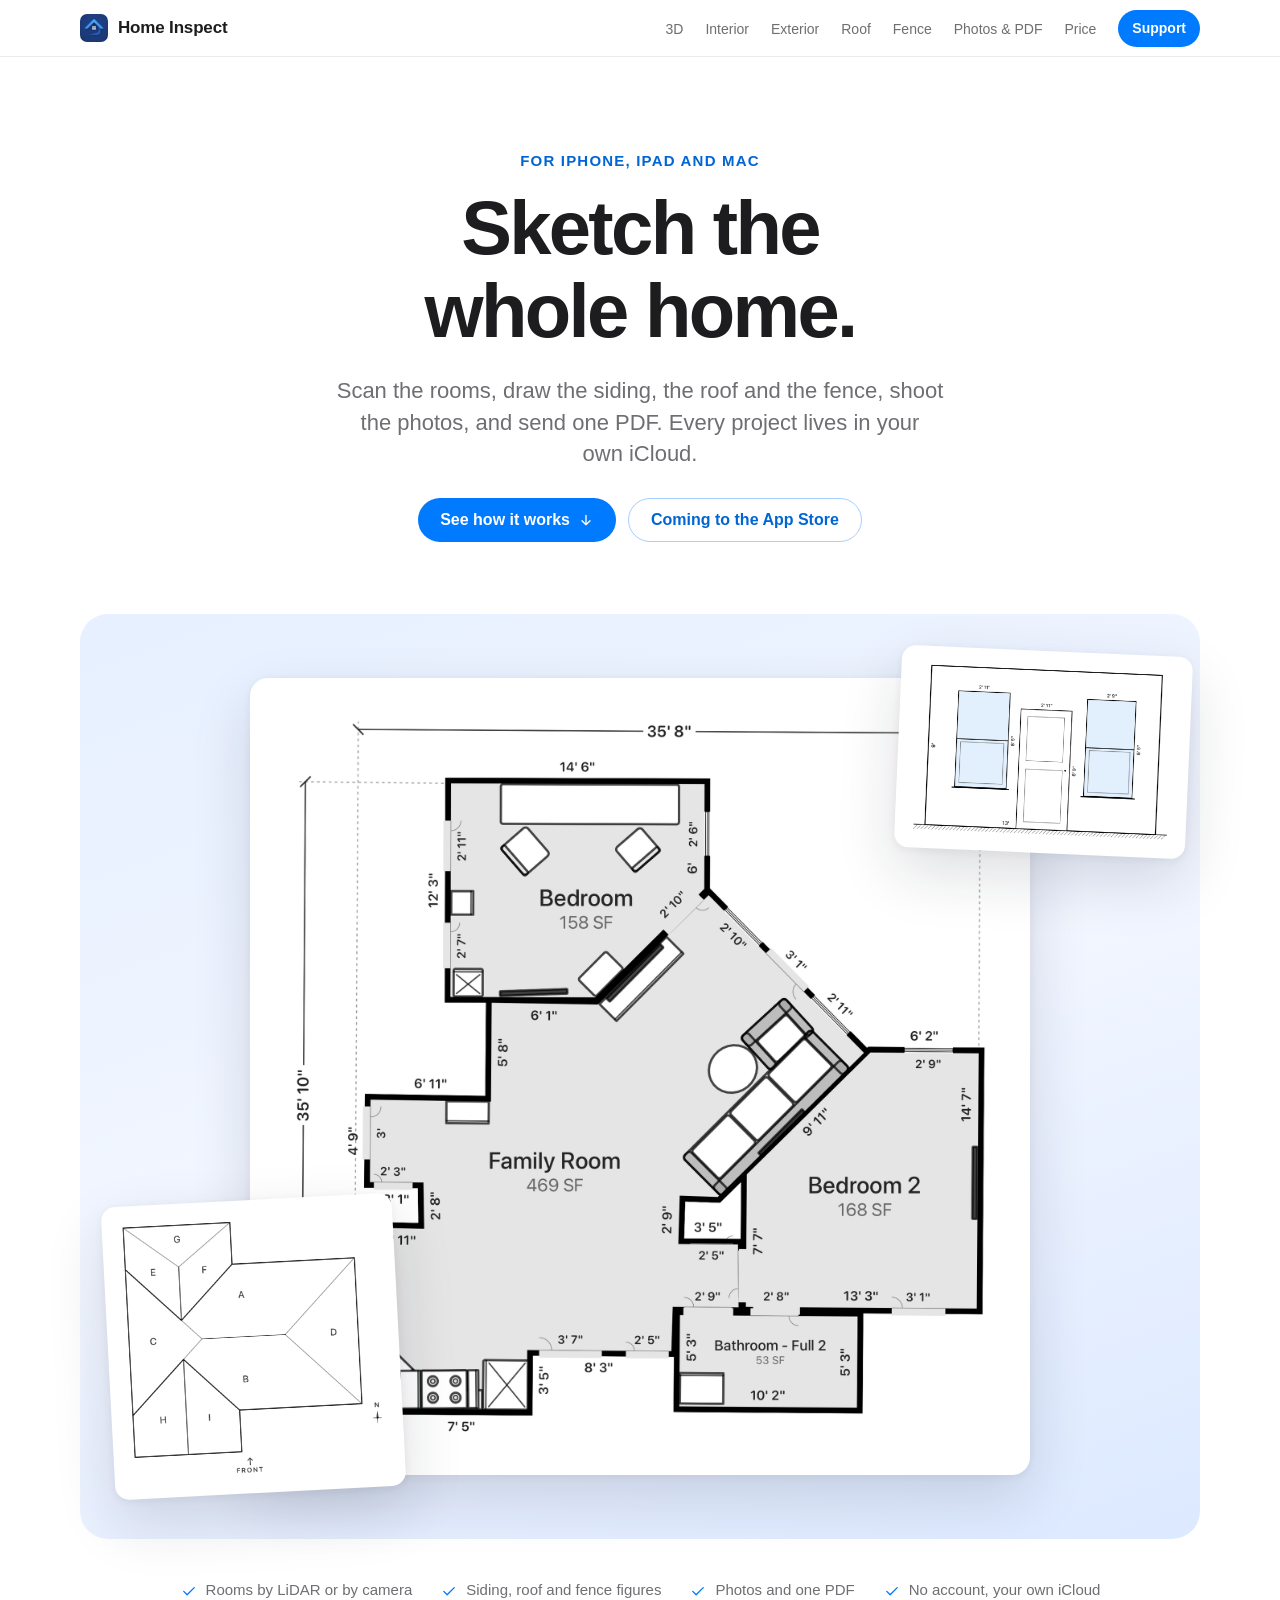
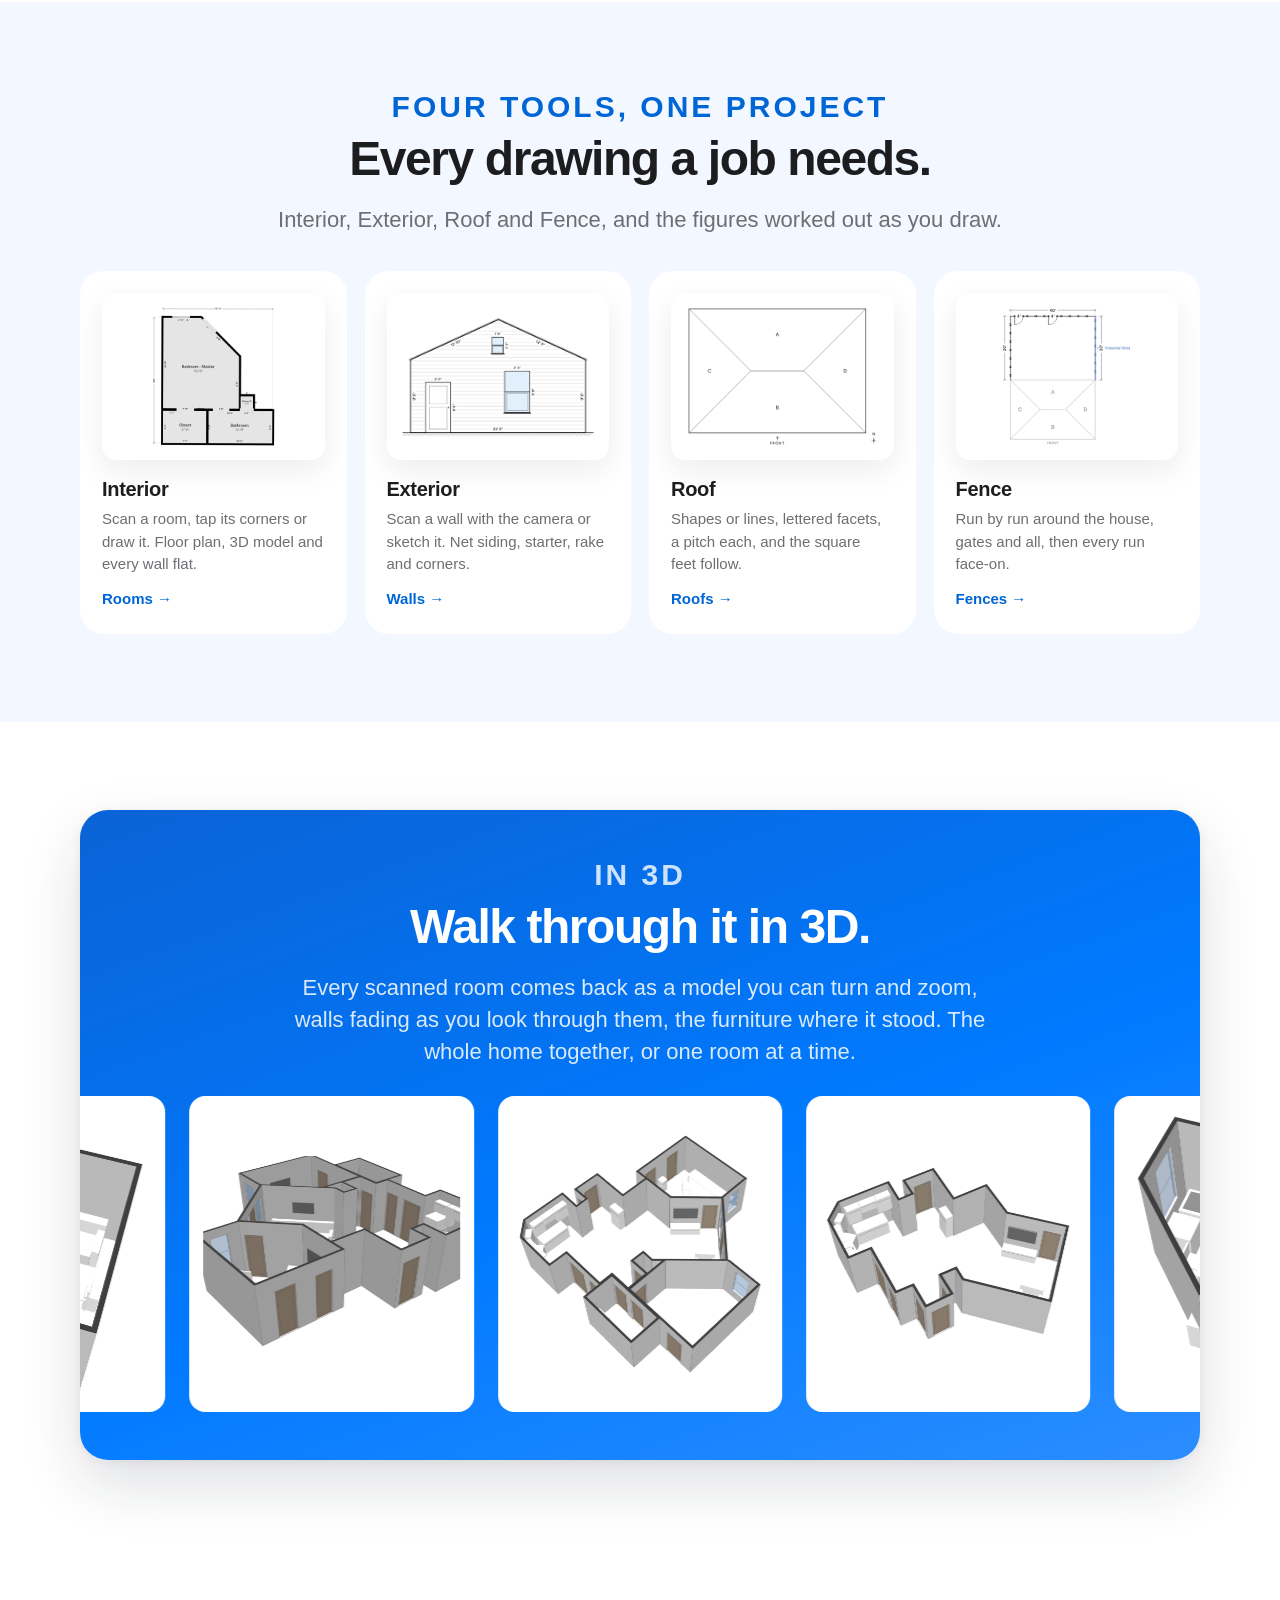
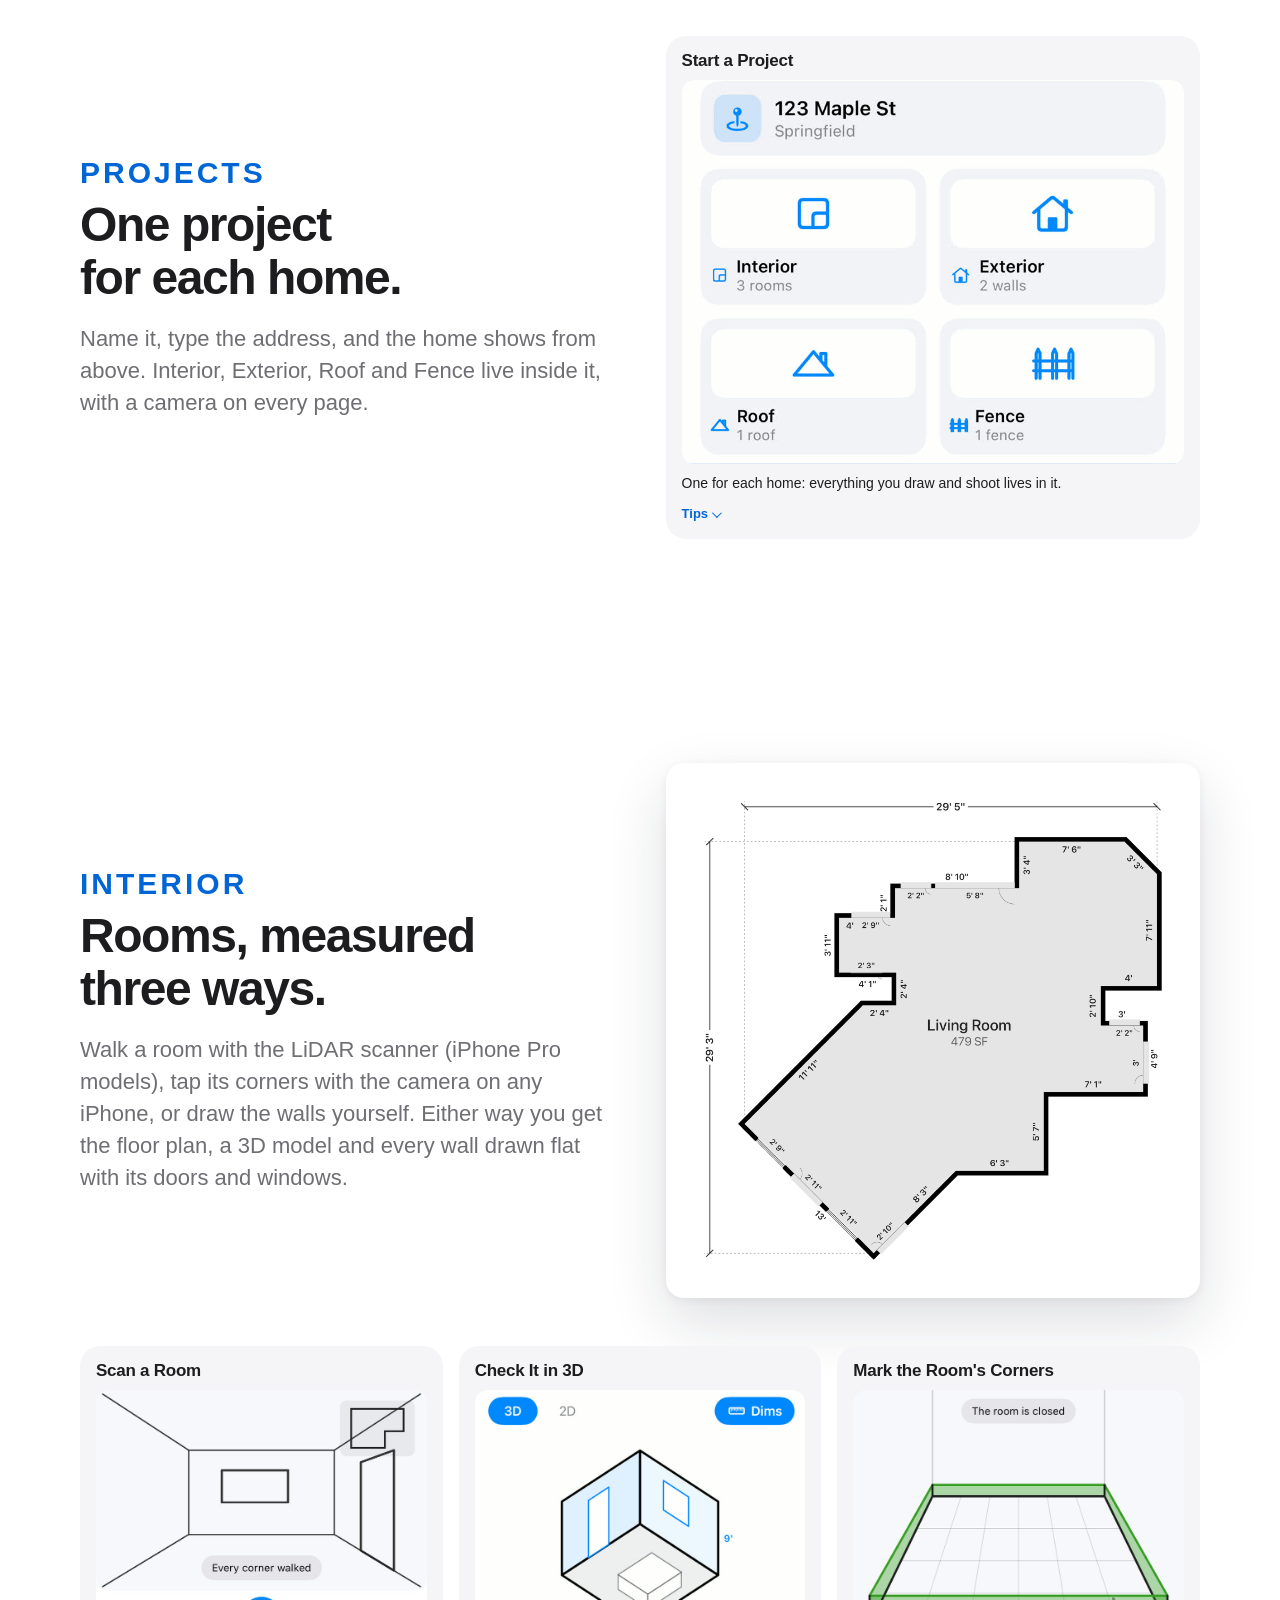
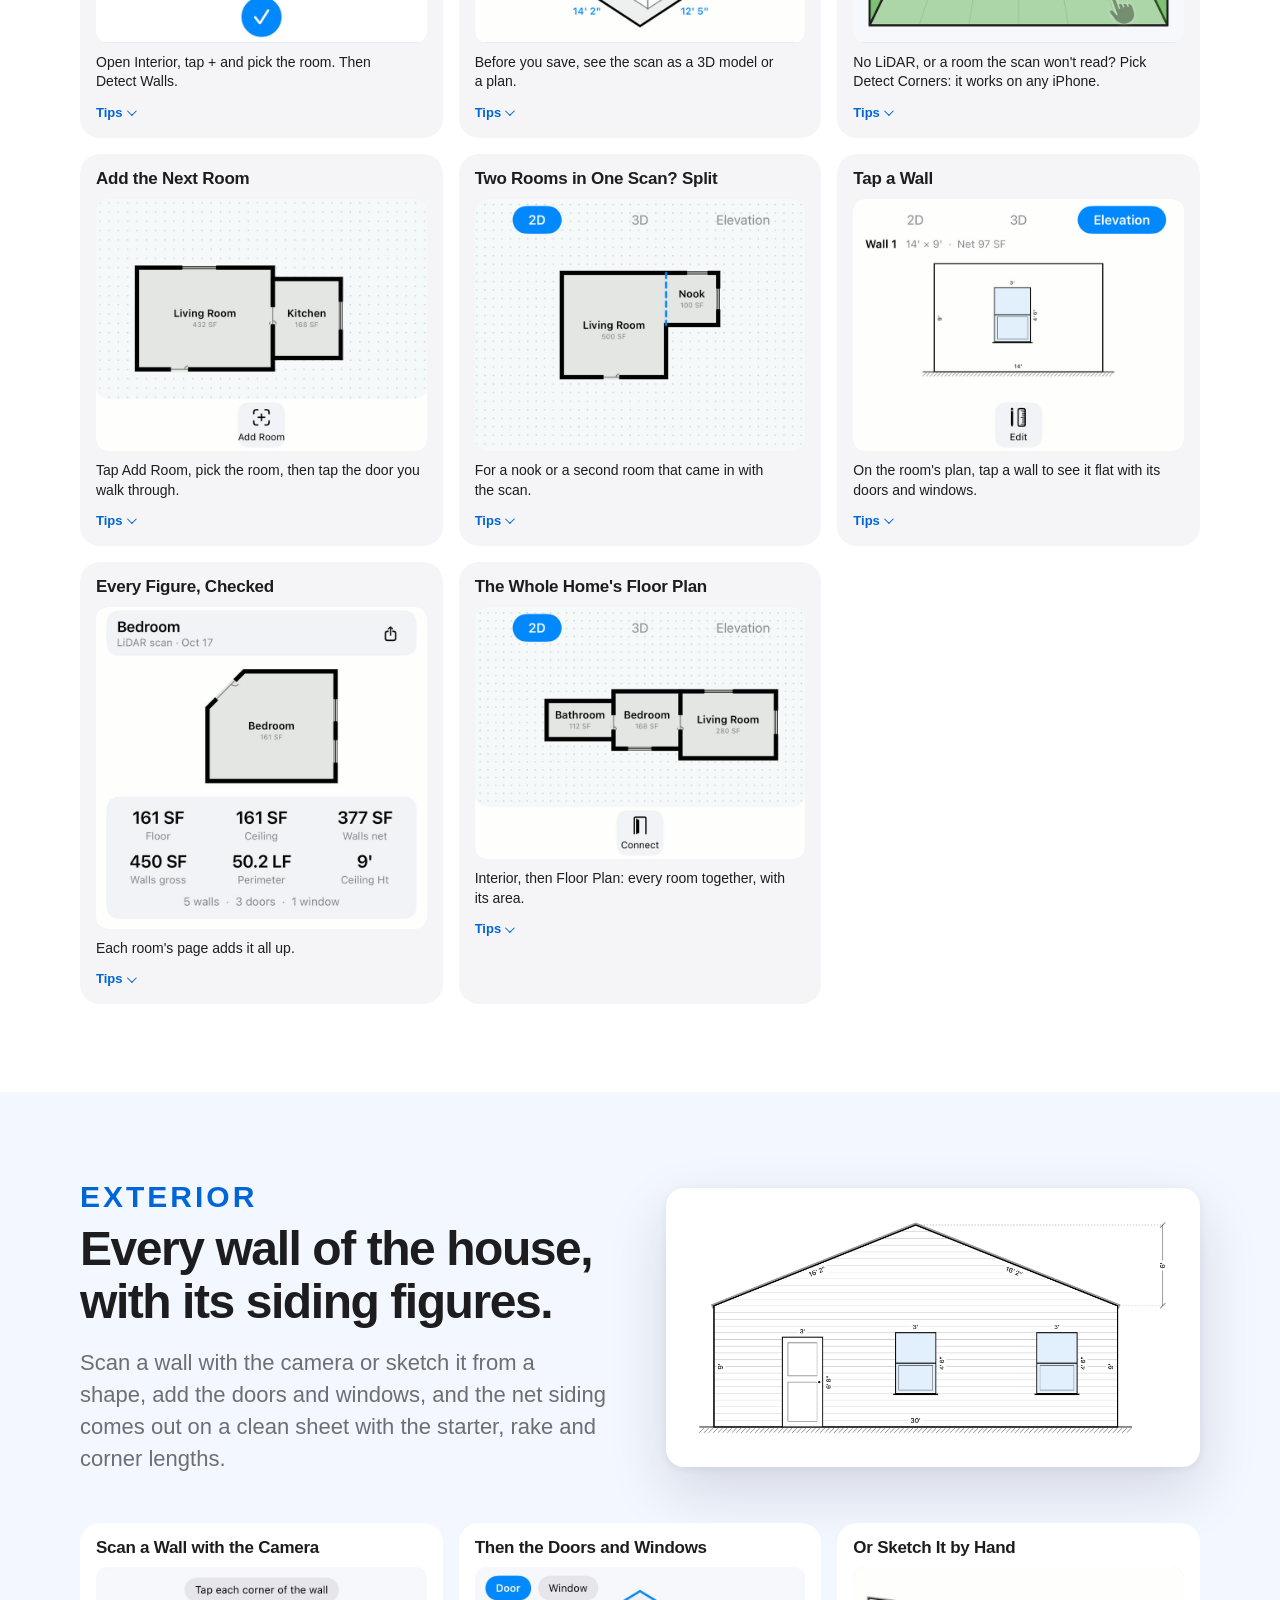
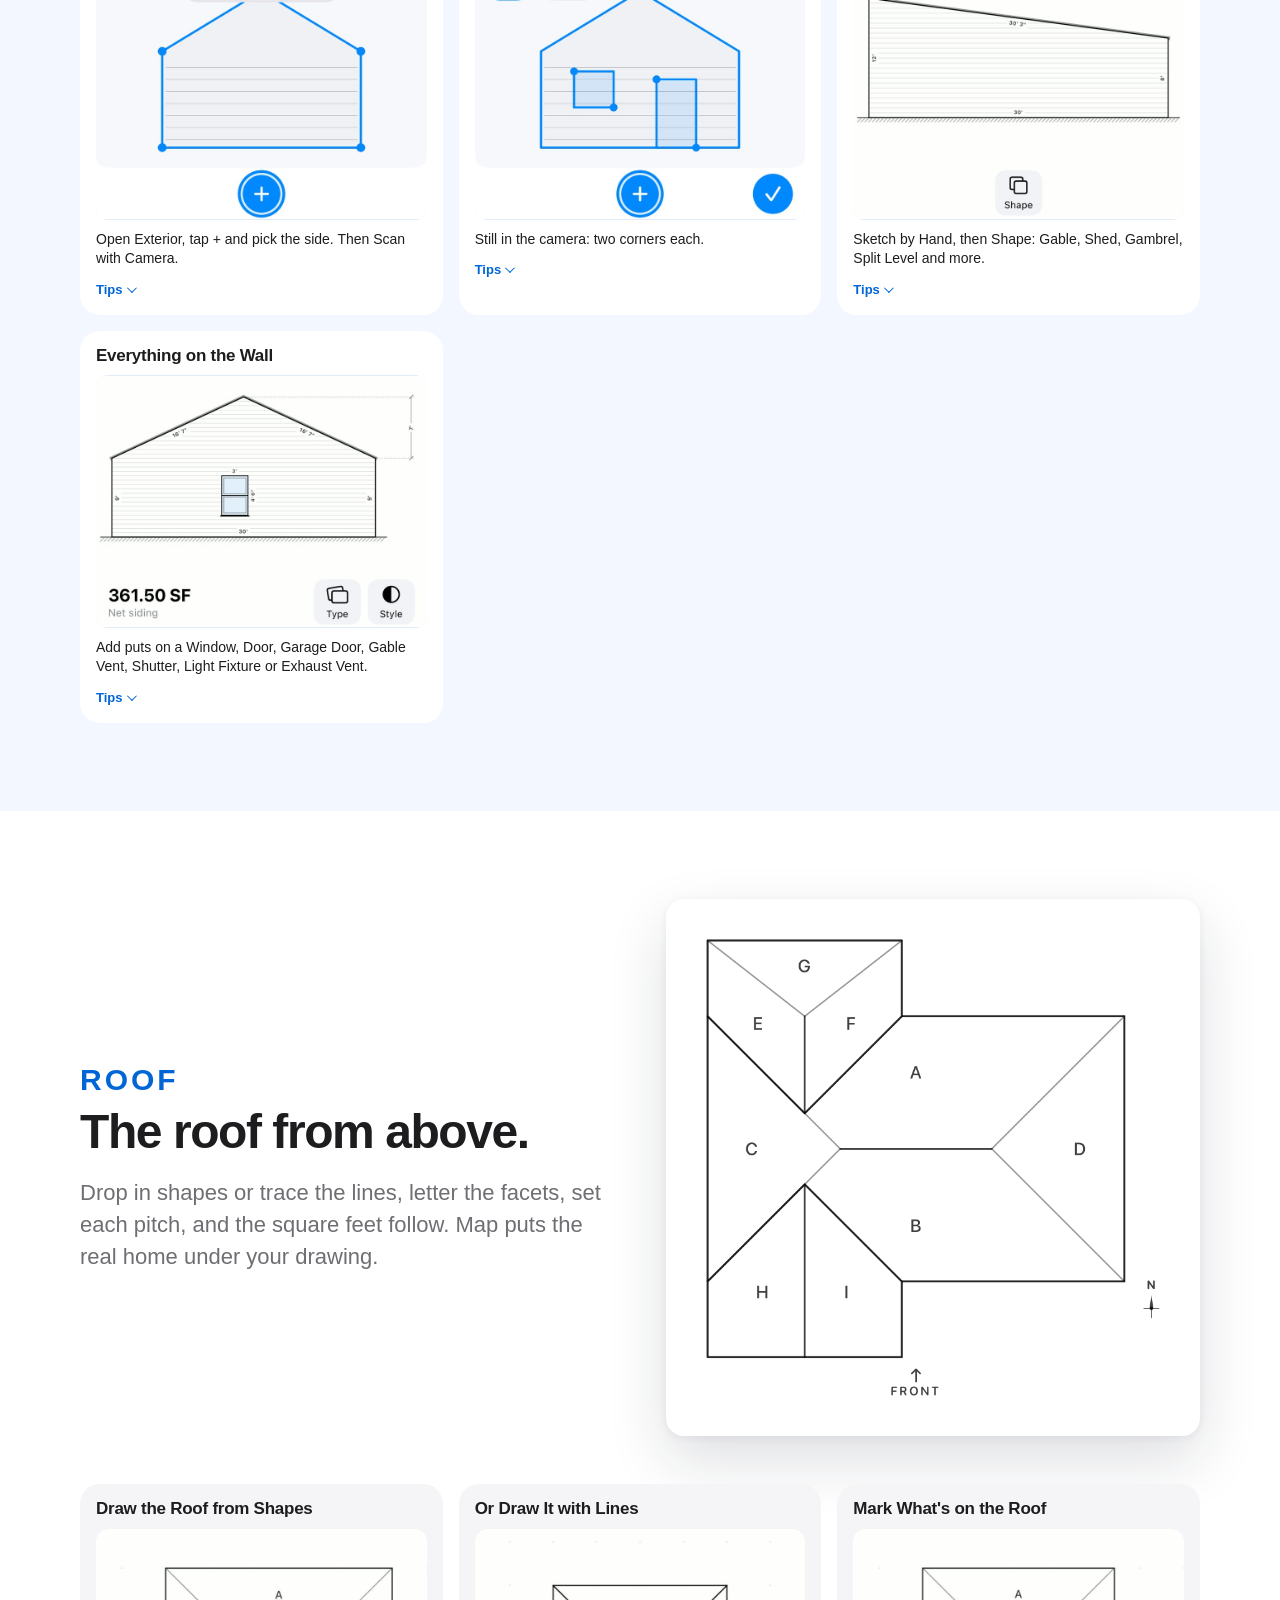
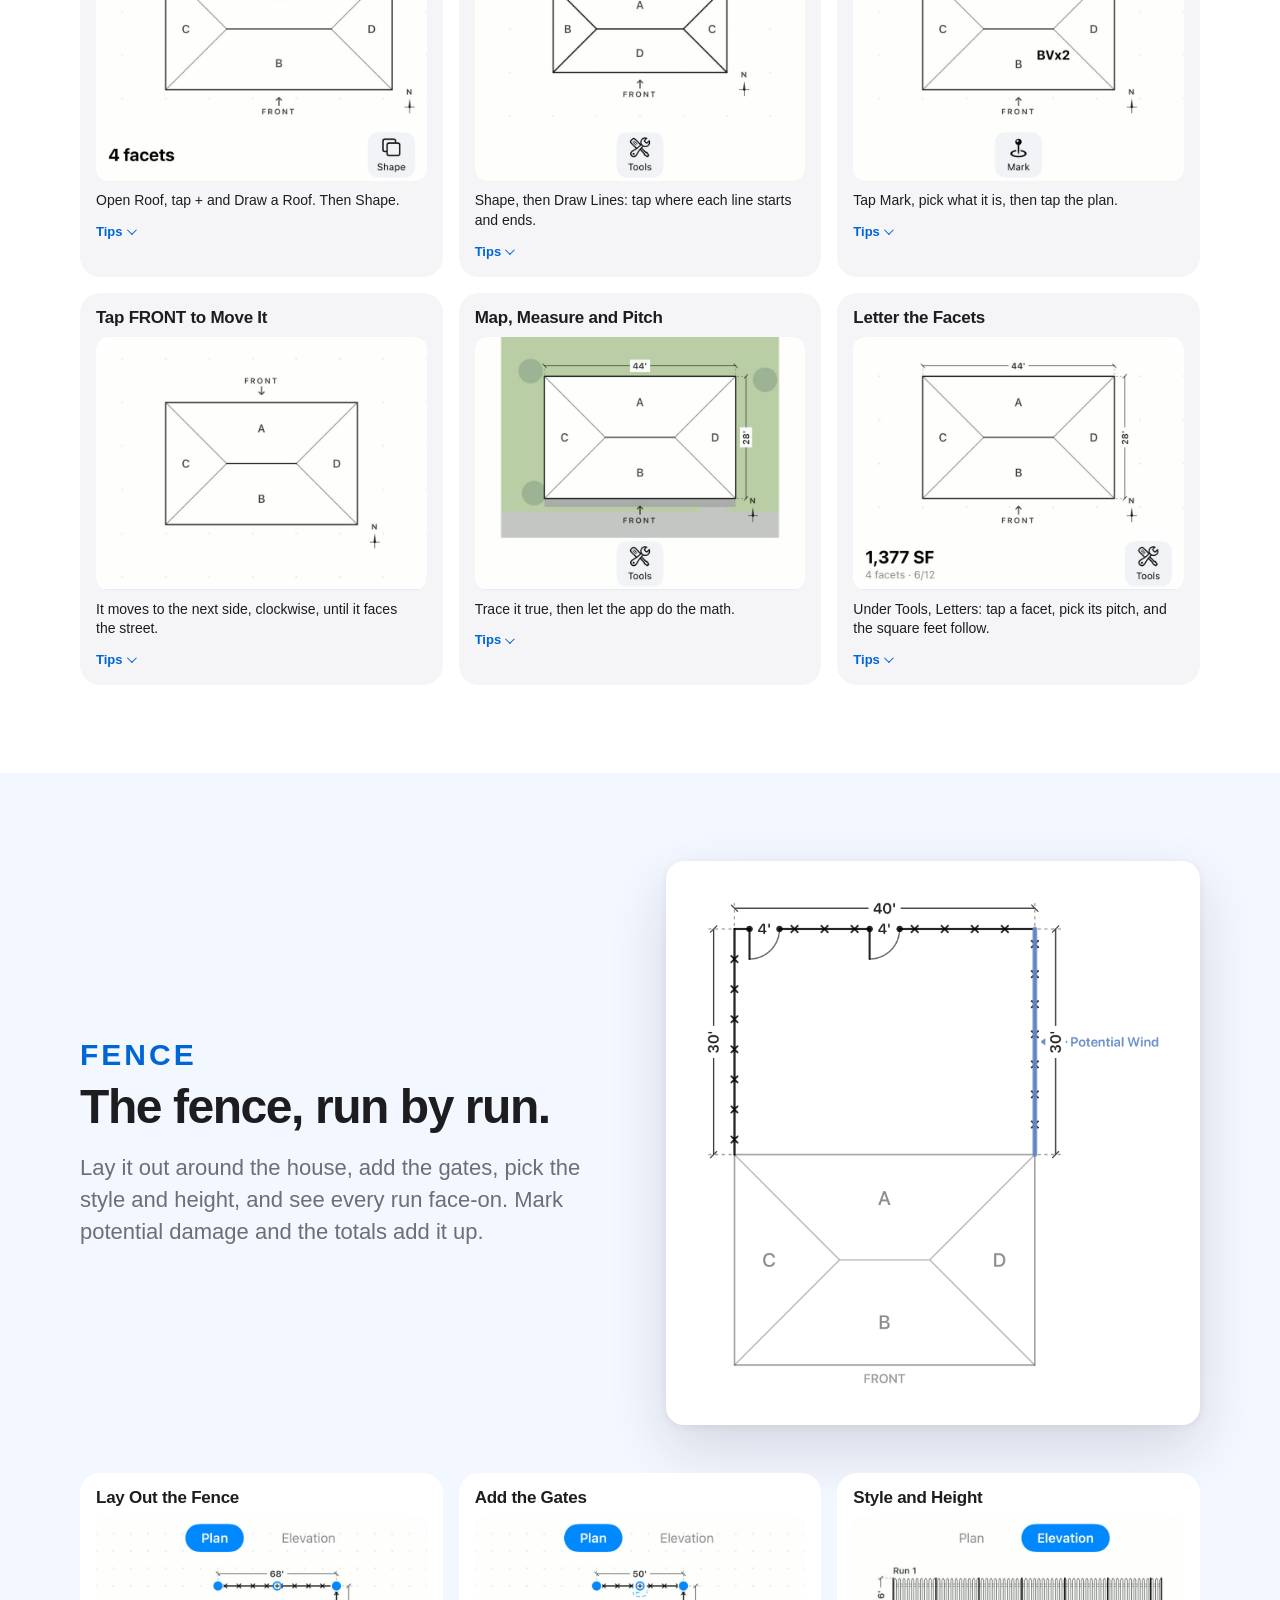
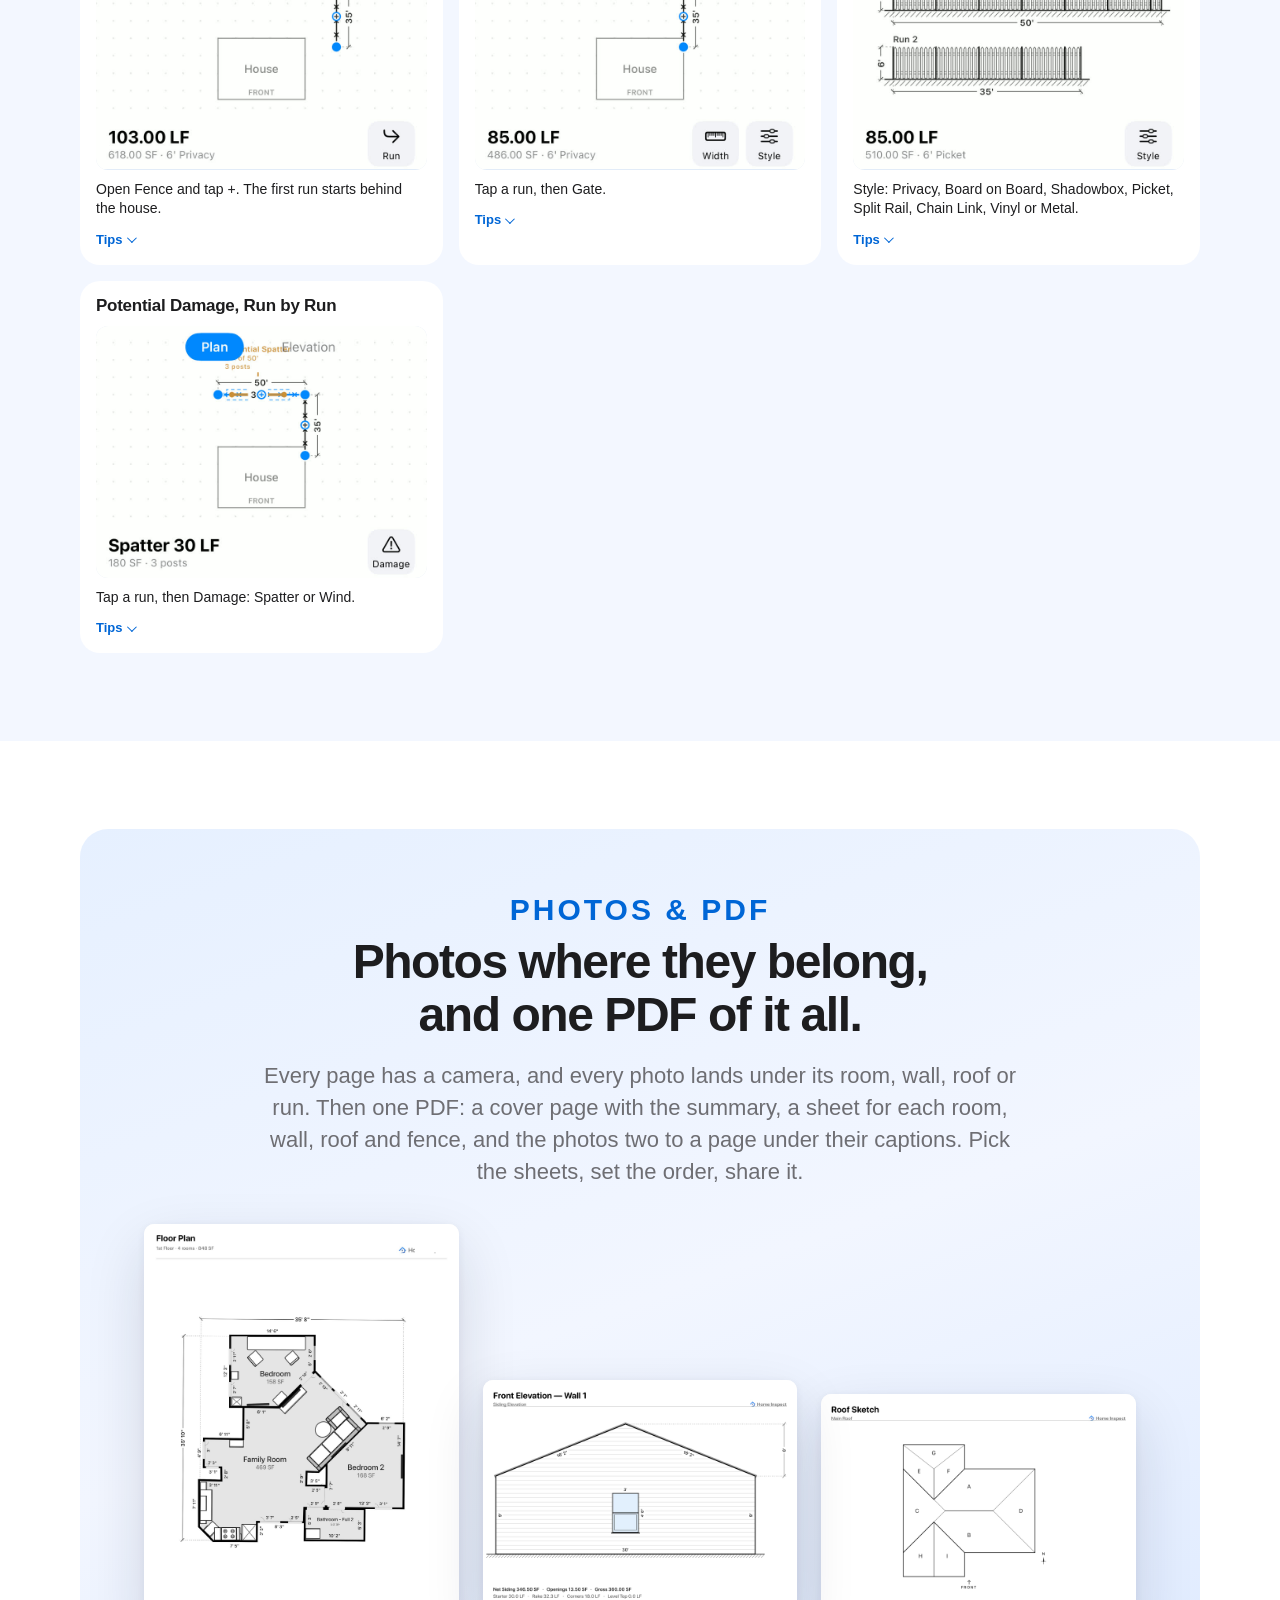
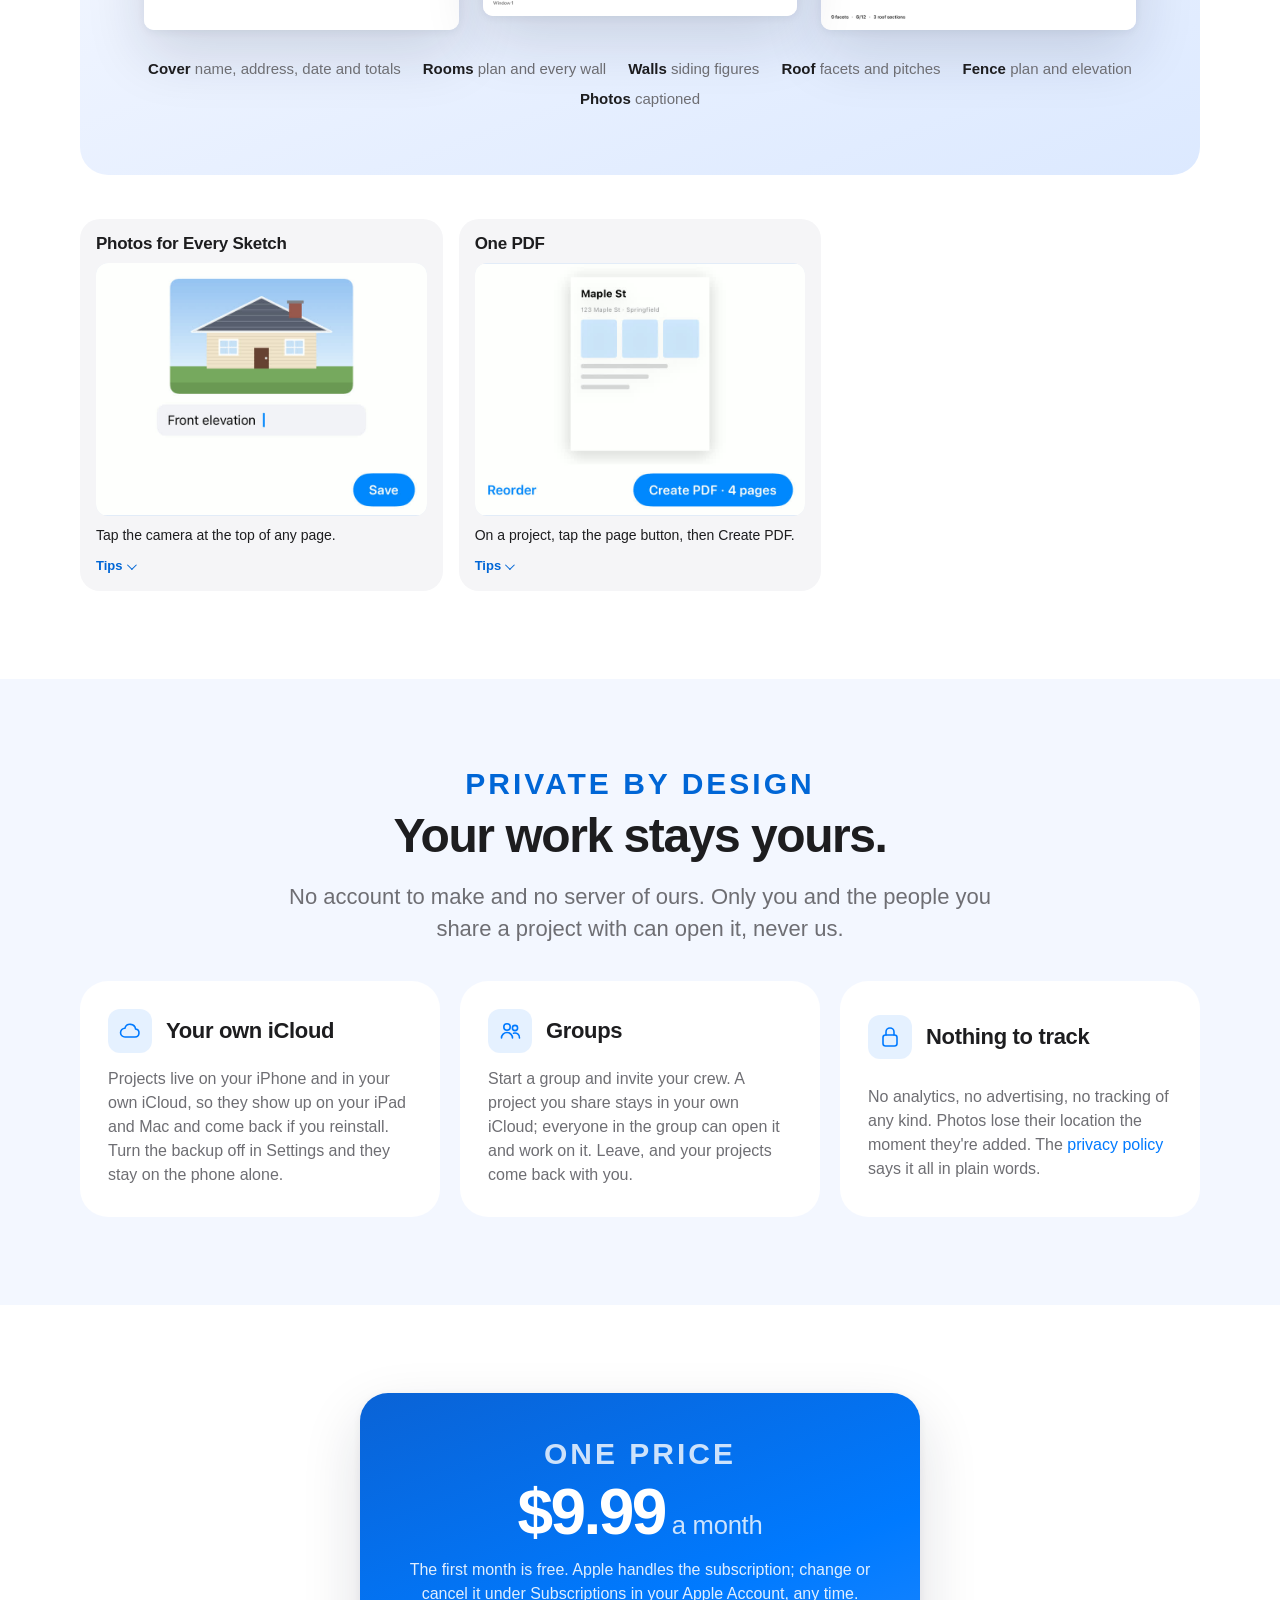
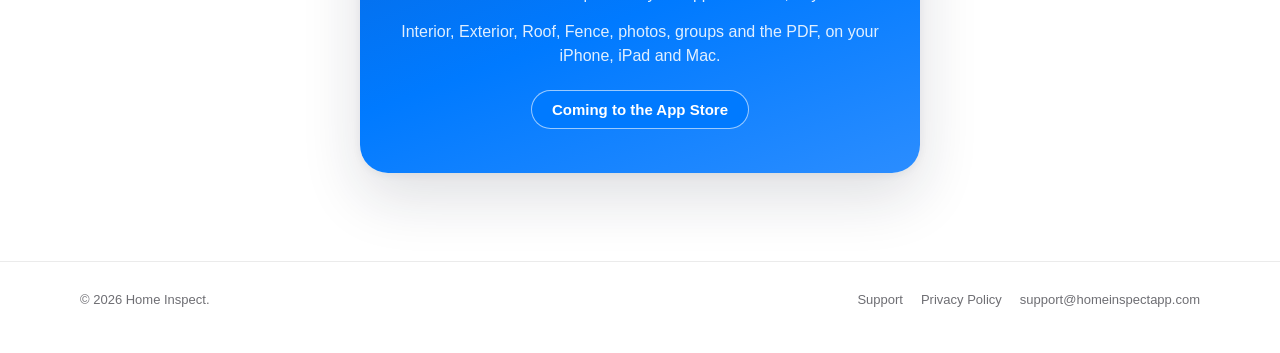
==== commit ab8084f2: "The 3D row turns faster with taller tiles and no captions; card titles sit by their icons; no name i" ====
--- a/index.html
+++ b/index.html
@@ -16,7 +16,7 @@
 <meta name="theme-color" content="#ffffff">
 <link rel="icon" href="/assets/icon-64.png" sizes="64x64" type="image/png">
 <link rel="apple-touch-icon" href="/assets/icon-180.png">
-<link rel="stylesheet" href="/assets/site.css?v=712b7461">
+<link rel="stylesheet" href="/assets/site.css?v=5b27315d">
 </head>
 <body>
 <header class="bar"><div class="wrap"><a class="brand" href="/"><img src="/assets/icon-64.png" alt="" width="28" height="28">Home Inspect</a><nav aria-label="Pages"><a href="/#models" class="more">3D</a><a href="/#interior" class="more">Interior</a><a href="/#exterior" class="more">Exterior</a><a href="/#roof" class="more">Roof</a><a href="/#fence" class="more">Fence</a><a href="/#photos" class="more">Photos &amp; PDF</a><a href="/#price" class="more">Price</a><a href="/support" class="pill">Support</a></nav></div></header>
@@ -53,14 +53,14 @@
   <div class="models rise">
     <div class="head"><div class="eyebrow">In 3D</div><h2>Walk through it in 3D.</h2><p class="lead">Every scanned room comes back as a model you can turn and zoom, walls fading as you look through them, the furniture where it stood. The whole home together, or one room at a time.</p></div>
     <div class="window"><div class="track">
-      <figure><div class="sheet"><img src="/assets/models/home.png" alt="A whole home as a 3D model seen from above: the rooms, doors, windows and furniture" loading="lazy"></div><figcaption>A home, every room scanned</figcaption></figure>
-      <figure><div class="sheet"><img src="/assets/models/family-room.png" alt="A family room and kitchen as a 3D model, the furniture in place" loading="lazy"></div><figcaption>A family room and its kitchen</figcaption></figure>
-      <figure><div class="sheet"><img src="/assets/models/bedroom.png" alt="A bedroom as a 3D model with its bed and furniture" loading="lazy"></div><figcaption>A bedroom, furniture and all</figcaption></figure>
-      <figure><div class="sheet"><img src="/assets/models/fl-floor.png" alt="A whole floor of furnished rooms as a 3D model" loading="lazy"></div><figcaption>A whole floor, furnished</figcaption></figure>
-      <figure><div class="sheet"><img src="/assets/models/jason-bedroom.png" alt="A master bedroom as a 3D model with its desk and chair" loading="lazy"></div><figcaption>A master bedroom</figcaption></figure>
-      <figure><div class="sheet"><img src="/assets/models/home-back.png" alt="The same home as a 3D model, seen from the back" loading="lazy"></div><figcaption>The home from the back</figcaption></figure>
-      <figure><div class="sheet"><img src="/assets/models/fl-basement.png" alt="A furnished basement room as a 3D model" loading="lazy"></div><figcaption>A finished basement</figcaption></figure>
-      <figure><div class="sheet"><img src="/assets/models/close-up.png" alt="A furnished room up close in 3D: the stove, the fridge, the cabinets" loading="lazy"></div><figcaption>Up close: stove, fridge and all</figcaption></figure>
+      <figure><div class="sheet"><img src="/assets/models/home.png" alt="A whole home as a 3D model seen from above: the rooms, doors, windows and furniture" loading="lazy"></div></figure>
+      <figure><div class="sheet"><img src="/assets/models/family-room.png" alt="A family room and kitchen as a 3D model, the furniture in place" loading="lazy"></div></figure>
+      <figure><div class="sheet"><img src="/assets/models/bedroom.png" alt="A bedroom as a 3D model with its bed and furniture" loading="lazy"></div></figure>
+      <figure><div class="sheet"><img src="/assets/models/fl-floor.png" alt="A whole floor of furnished rooms as a 3D model" loading="lazy"></div></figure>
+      <figure><div class="sheet"><img src="/assets/models/jason-bedroom.png" alt="A master bedroom as a 3D model with its desk and chair" loading="lazy"></div></figure>
+      <figure><div class="sheet"><img src="/assets/models/home-back.png" alt="The same home as a 3D model, seen from the back" loading="lazy"></div></figure>
+      <figure><div class="sheet"><img src="/assets/models/fl-basement.png" alt="A furnished basement room as a 3D model" loading="lazy"></div></figure>
+      <figure><div class="sheet"><img src="/assets/models/close-up.png" alt="A furnished room up close in 3D: the stove, the fridge, the cabinets" loading="lazy"></div></figure>
     </div></div>
   </div>
 </div></section>
@@ -144,7 +144,7 @@
 </div></section>
 </main>
 
-<footer><div class="wrap"><div>Home Inspect is made by Jason Crane. © 2026.</div><nav aria-label="More"><a href="/support">Support</a><a href="/privacy">Privacy Policy</a><a href="mailto:support@homeinspectapp.com">support@homeinspectapp.com</a></nav></div></footer>
-<script src="/assets/site.js?v=c59237ac"></script>
+<footer><div class="wrap"><div>© 2026 Home Inspect.</div><nav aria-label="More"><a href="/support">Support</a><a href="/privacy">Privacy Policy</a><a href="mailto:support@homeinspectapp.com">support@homeinspectapp.com</a></nav></div></footer>
+<script src="/assets/site.js?v=098594ee"></script>
 </body>
 </html>
--- a/assets/site.css
+++ b/assets/site.css
@@ -171,10 +171,12 @@
 
 /* Three cards across */
 .cards { display: grid; grid-template-columns: repeat(auto-fit, minmax(min(100%, 300px), 1fr)); gap: 20px; }
-.card { background: var(--card); border-radius: var(--radius); padding: 30px 28px 32px; min-width: 0; }
-.card svg { width: 44px; height: 44px; padding: 10px; border-radius: 12px; background: rgba(0, 122, 255, 0.1); fill: none; stroke: var(--blue); stroke-width: 1.6; stroke-linecap: round; stroke-linejoin: round; margin-bottom: 18px; }
-.card h3 { margin-bottom: 10px; }
-.card p { color: var(--fg-2); font-size: 1rem; }
+/* The title beside its icon, the words under both (Jay, 2026-10-20: "move
+   that next to the icons for all of them"). */
+.card { background: var(--card); border-radius: var(--radius); padding: 28px 28px 30px; min-width: 0; display: grid; grid-template-columns: auto 1fr; column-gap: 14px; align-items: center; }
+.card svg { width: 44px; height: 44px; padding: 10px; border-radius: 12px; background: rgba(0, 122, 255, 0.1); fill: none; stroke: var(--blue); stroke-width: 1.6; stroke-linecap: round; stroke-linejoin: round; }
+.card h3 { margin: 0; }
+.card p { grid-column: 1 / -1; margin-top: 14px; color: var(--fg-2); font-size: 1rem; }
 
 /* The panel: one PDF, its sheets fanned */
 .ink { background: var(--panel); border-radius: var(--radius); padding: clamp(32px, 5vw, 64px); overflow: hidden; margin-bottom: 44px; }
@@ -208,9 +210,12 @@
 mark { background: rgba(255, 214, 10, 0.55); color: inherit; padding: 0 3px; border-radius: 3px; }
 
 /* The 3D models, on the app's blue: a row of tiles that turns one tile
-   every 3 seconds, round and round (Jay, 2026-10-20: "rotate through them
-   all one per every 3 seconds … like an infinite loop"). Three show on a
-   desk, one and a bit on a phone; Reduce Motion gets a row to scroll. */
+   every 2 seconds, round and round (Jay, 2026-10-20: "rotate through them
+   all … like an infinite loop", then "make them cycle faster"). Three show
+   on a desk, one and a bit on a phone; Reduce Motion gets a row to scroll.
+   No captions, and the tiles stand a little taller in their place; no
+   shadow, which the window clipped into a line under the row (Jay: "remove
+   the text underneath and there's a small line remove it"). */
 .models { background: var(--blue-deep); color: #fff; border-radius: var(--radius); padding: clamp(24px, 4vw, 48px) 0; box-shadow: var(--shadow); overflow: hidden; }
 .models .head { margin-bottom: 28px; padding-left: 20px; padding-right: 20px; }
 .models h2 { color: #fff; }
@@ -220,13 +225,11 @@
 .models .track { display: flex; gap: var(--gap); --gap: clamp(12px, 2vw, 24px); --cols: 3.4; transition: transform 0.7s cubic-bezier(0.4, 0, 0.2, 1); will-change: transform; }
 .models .track.jump { transition: none; }
 .models figure { flex: none; width: calc((100% - (var(--cols) - 1) * var(--gap)) / var(--cols)); display: flex; flex-direction: column; min-width: 0; }
-.models .sheet { flex: 1; padding: 14px; border-radius: 16px; display: flex; align-items: center; justify-content: center; aspect-ratio: 1 / 1; overflow: hidden; }
+.models .sheet { flex: 1; padding: 14px; border-radius: 16px; display: flex; align-items: center; justify-content: center; aspect-ratio: 9 / 10; overflow: hidden; box-shadow: none; }
 .models .sheet img { display: block; width: 100%; height: 100%; max-height: 100%; object-fit: contain; object-position: center; margin: auto; }
-.models figcaption { color: rgba(255, 255, 255, 0.85); font-size: 0.9375rem; margin-top: 10px; text-align: center; }
 @media (max-width: 760px) {
   .models .window { padding: 0 20px; }
   .models .track { --cols: 1.4; }
-  .models figcaption { font-size: 0.875rem; }
 }
 @media (prefers-reduced-motion: reduce) {
   .models .window { overflow-x: auto; scroll-snap-type: x mandatory; -webkit-overflow-scrolling: touch; }
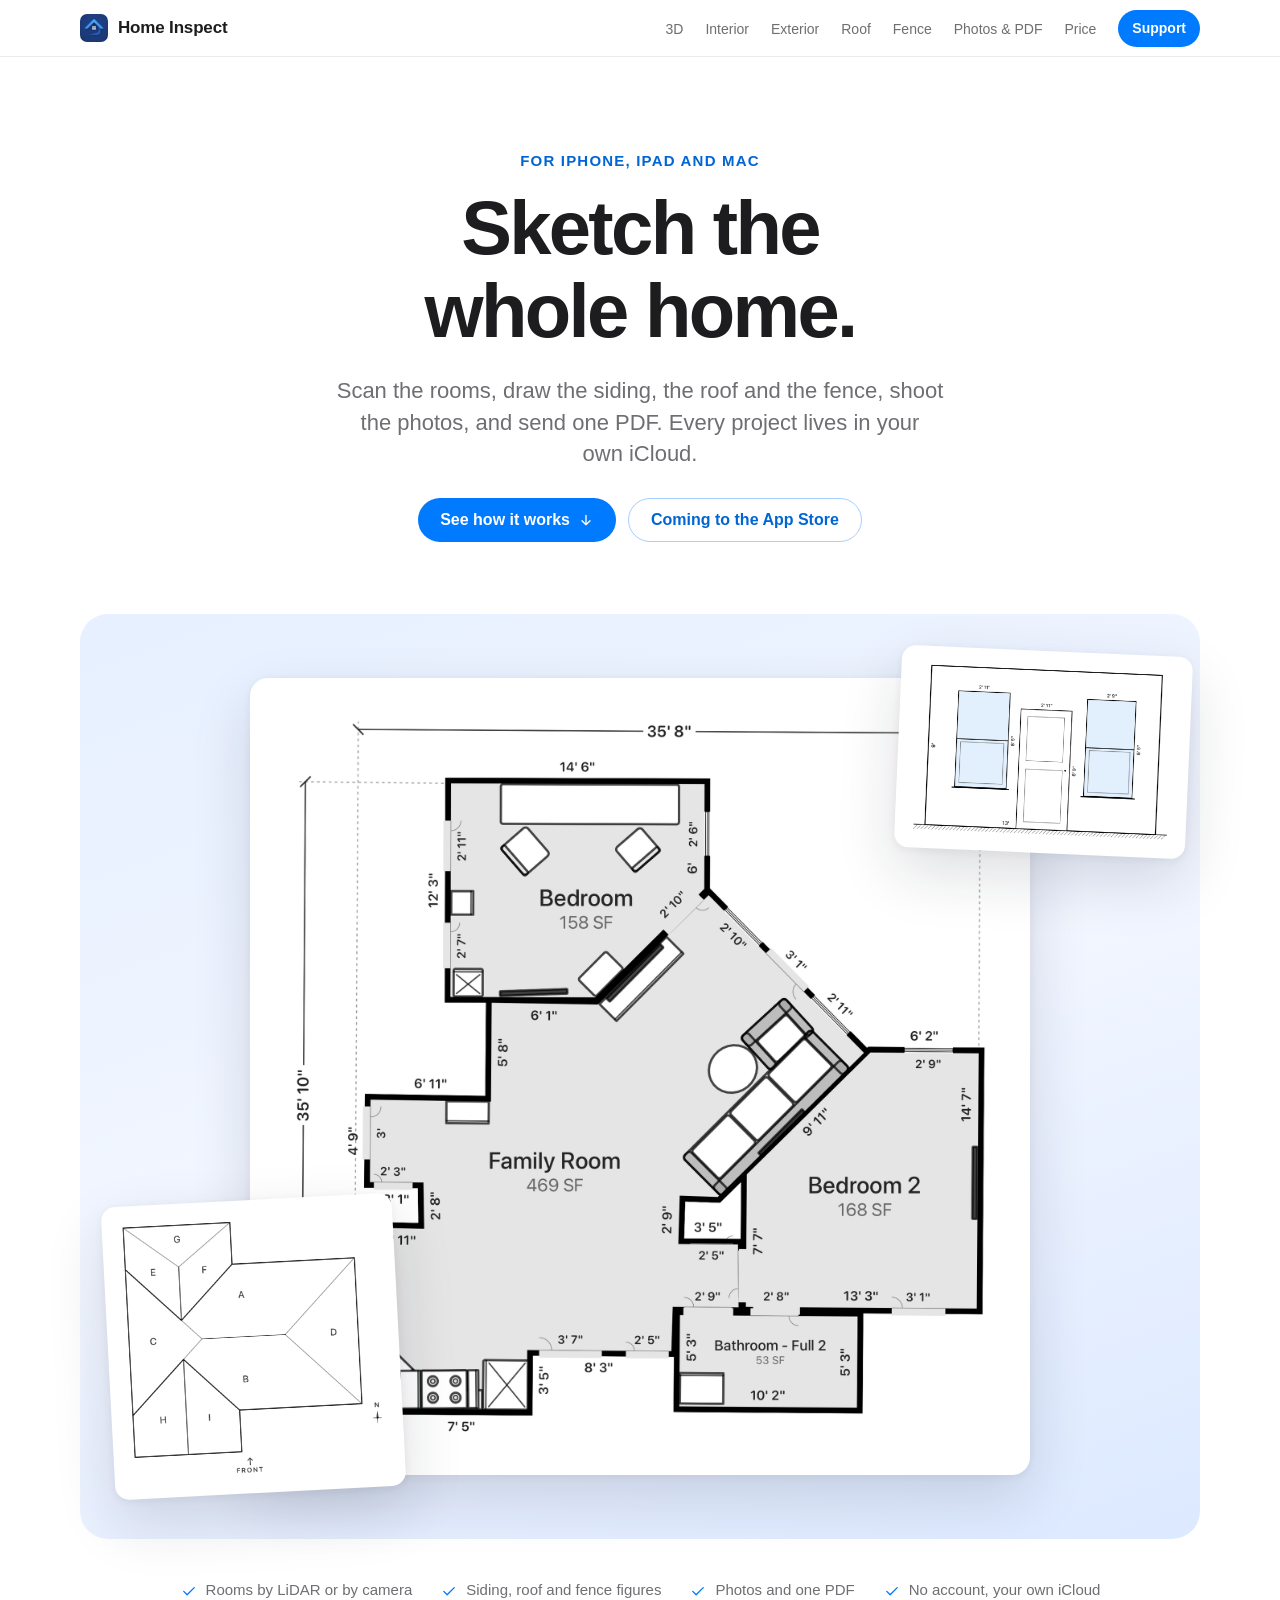
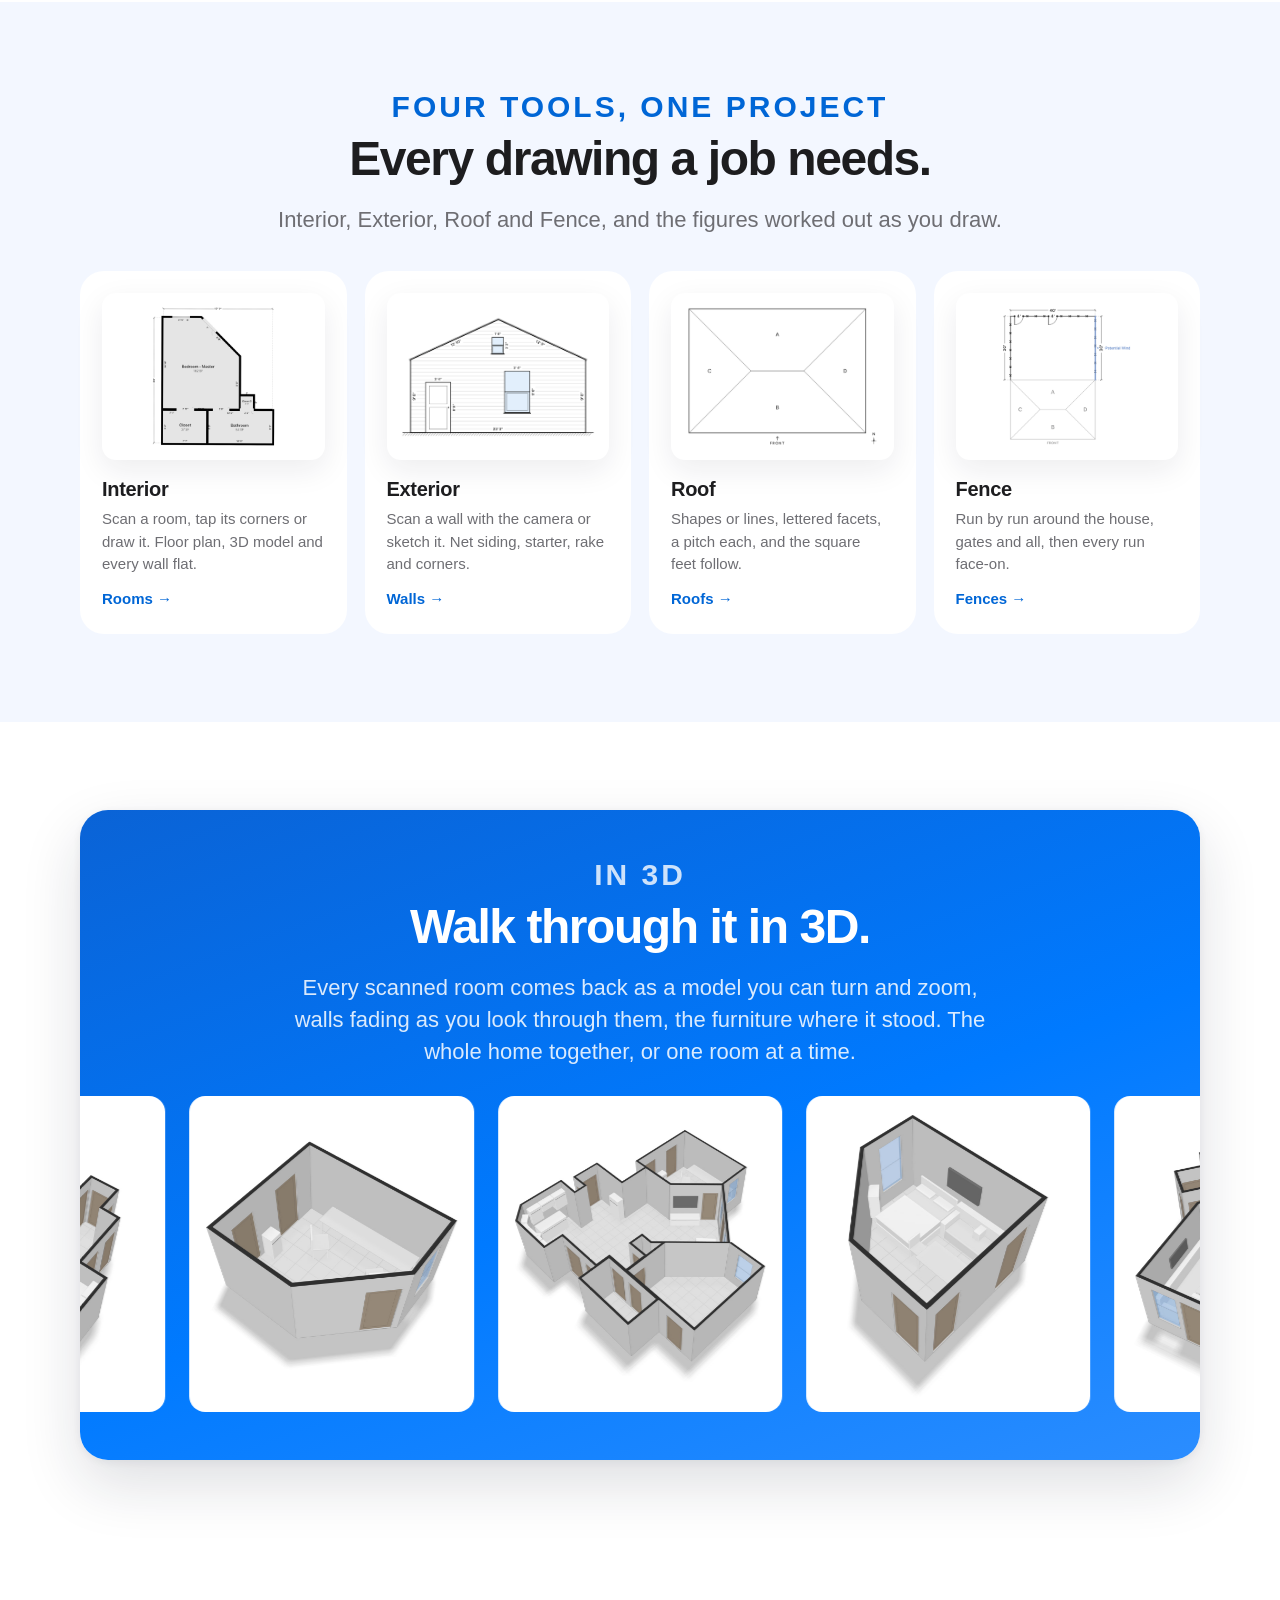
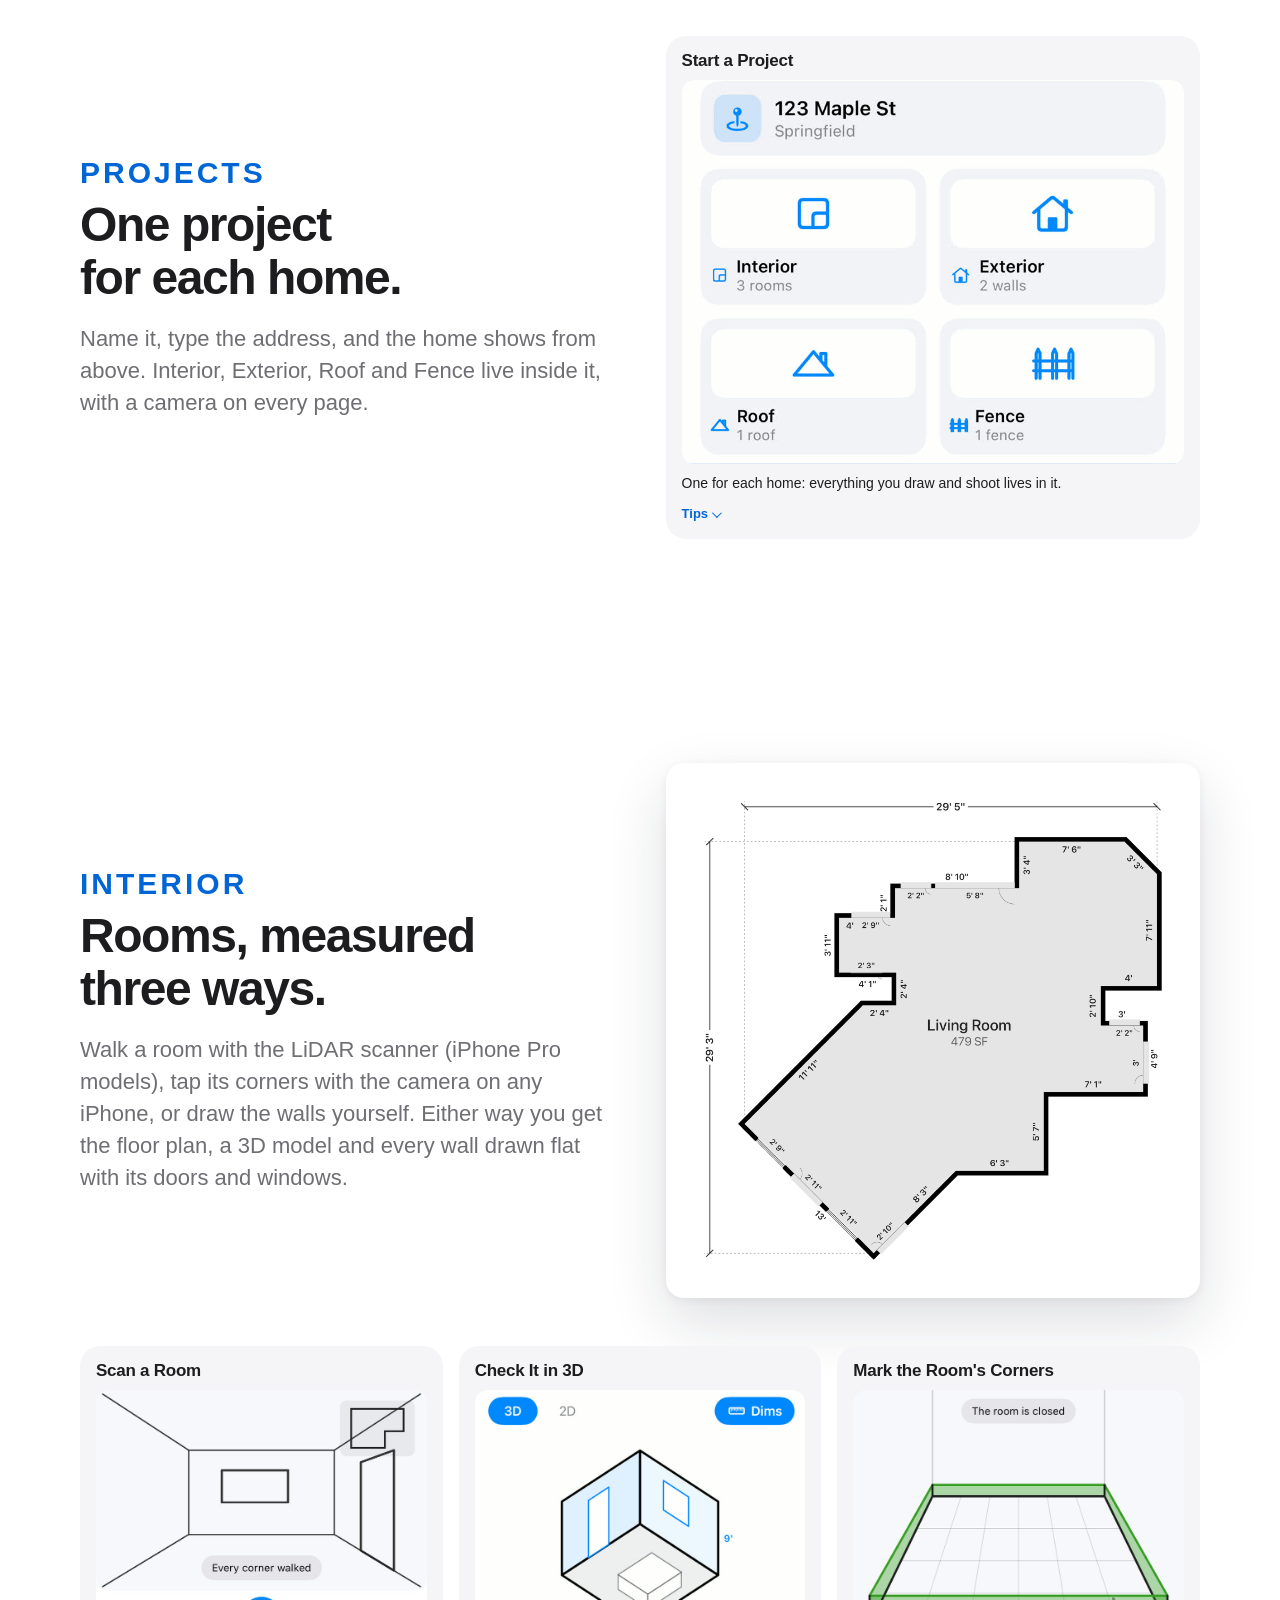
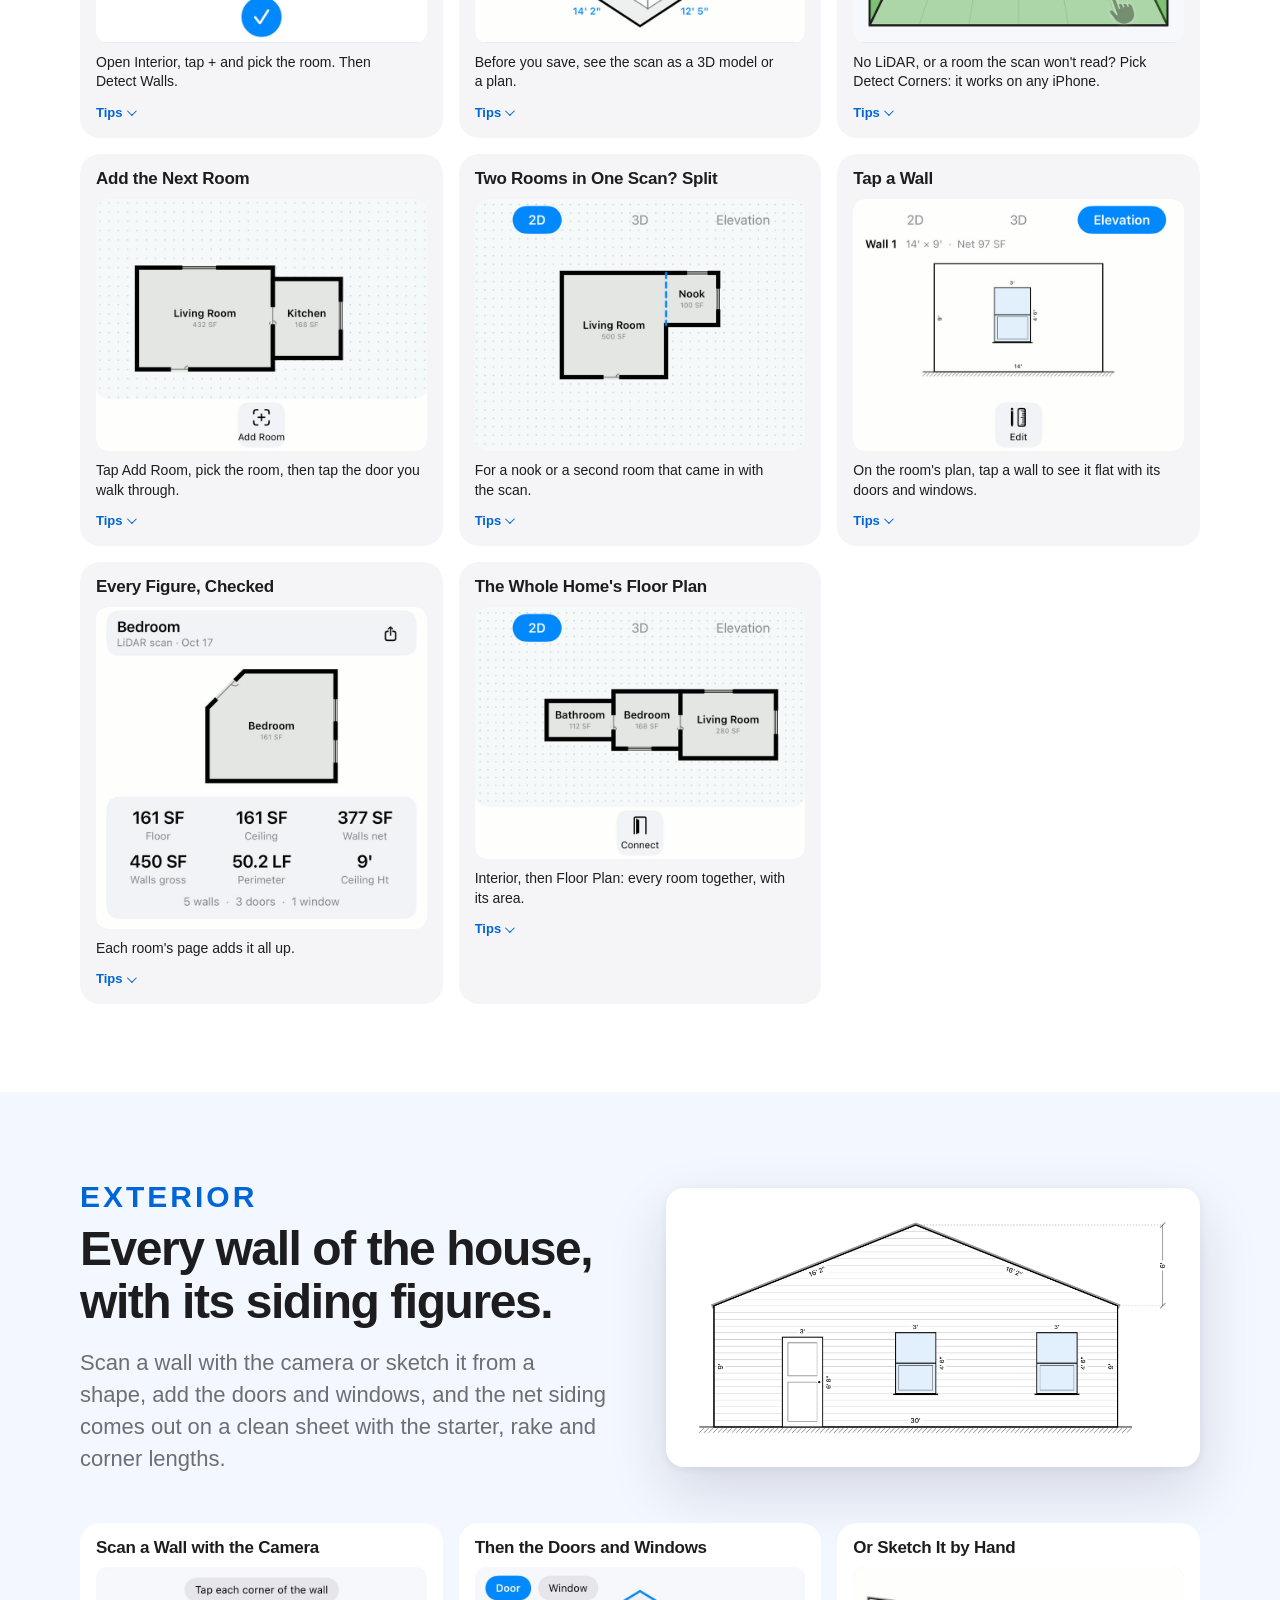
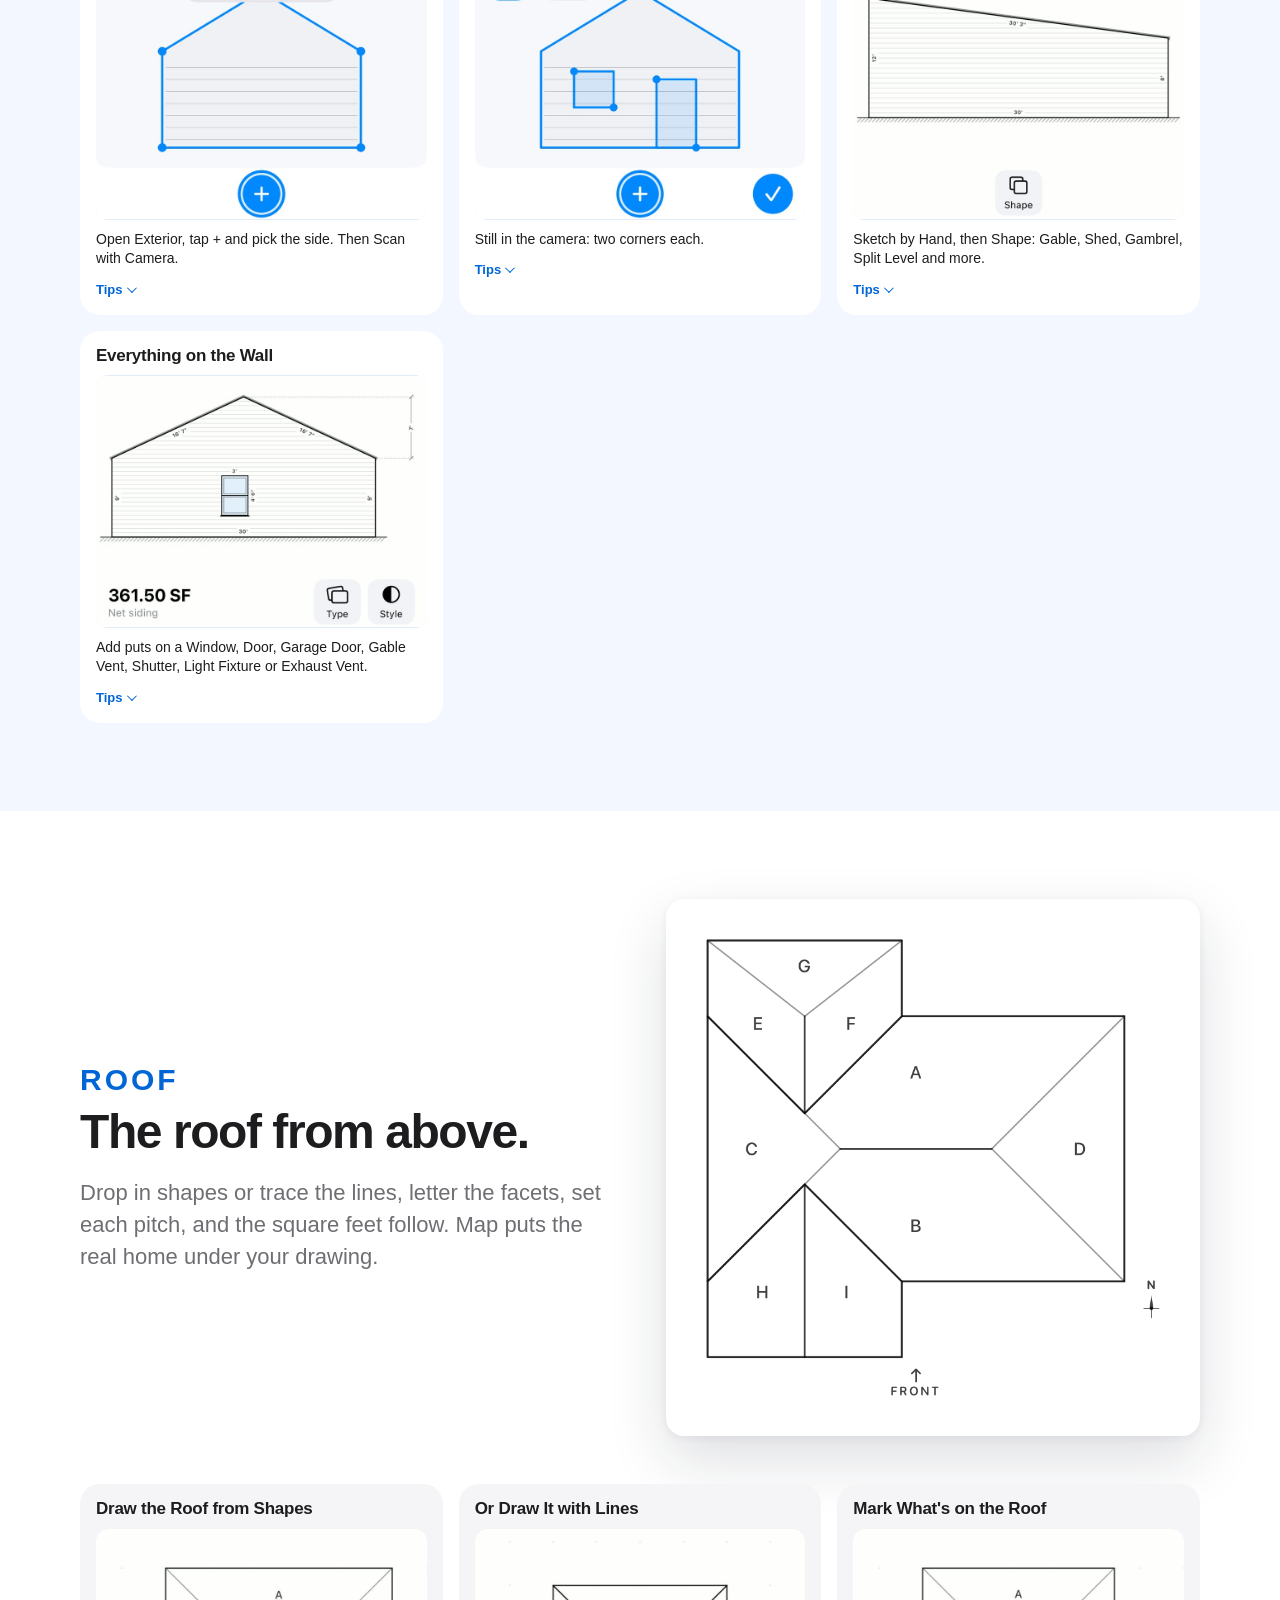
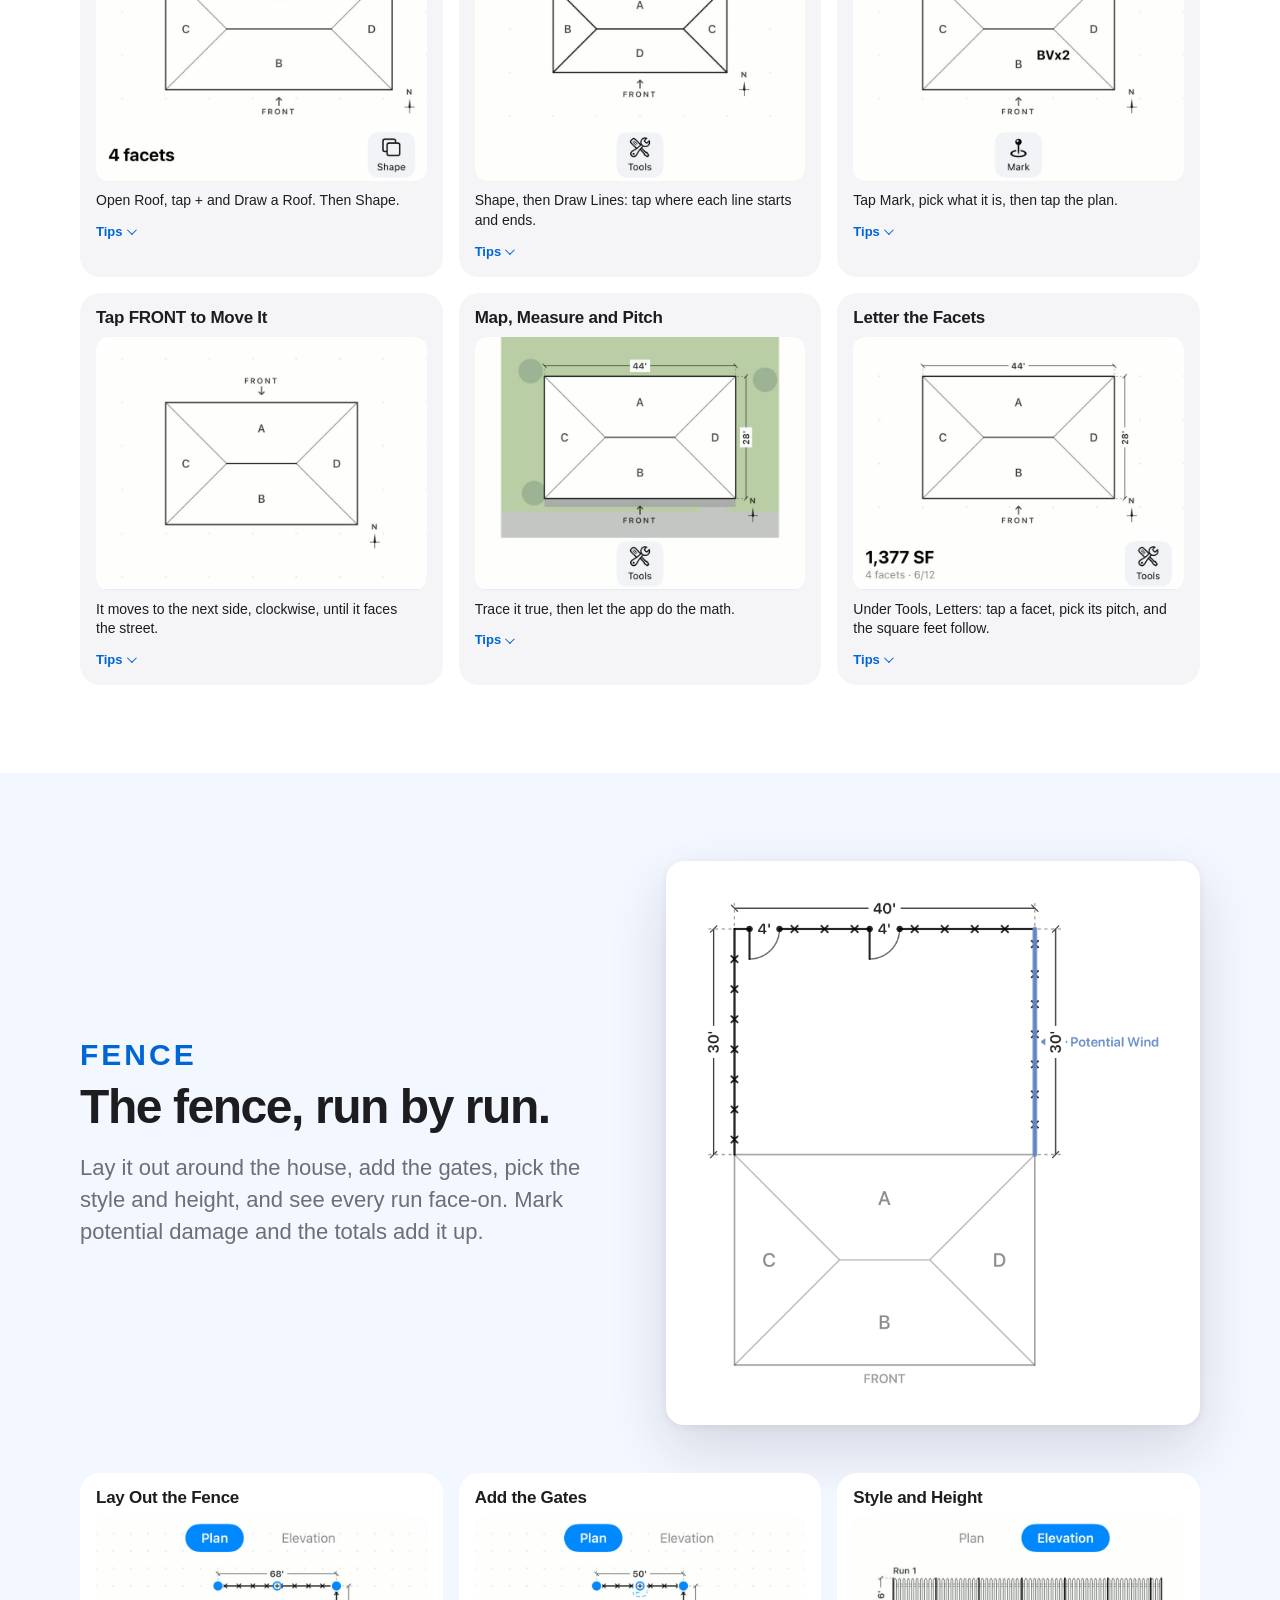
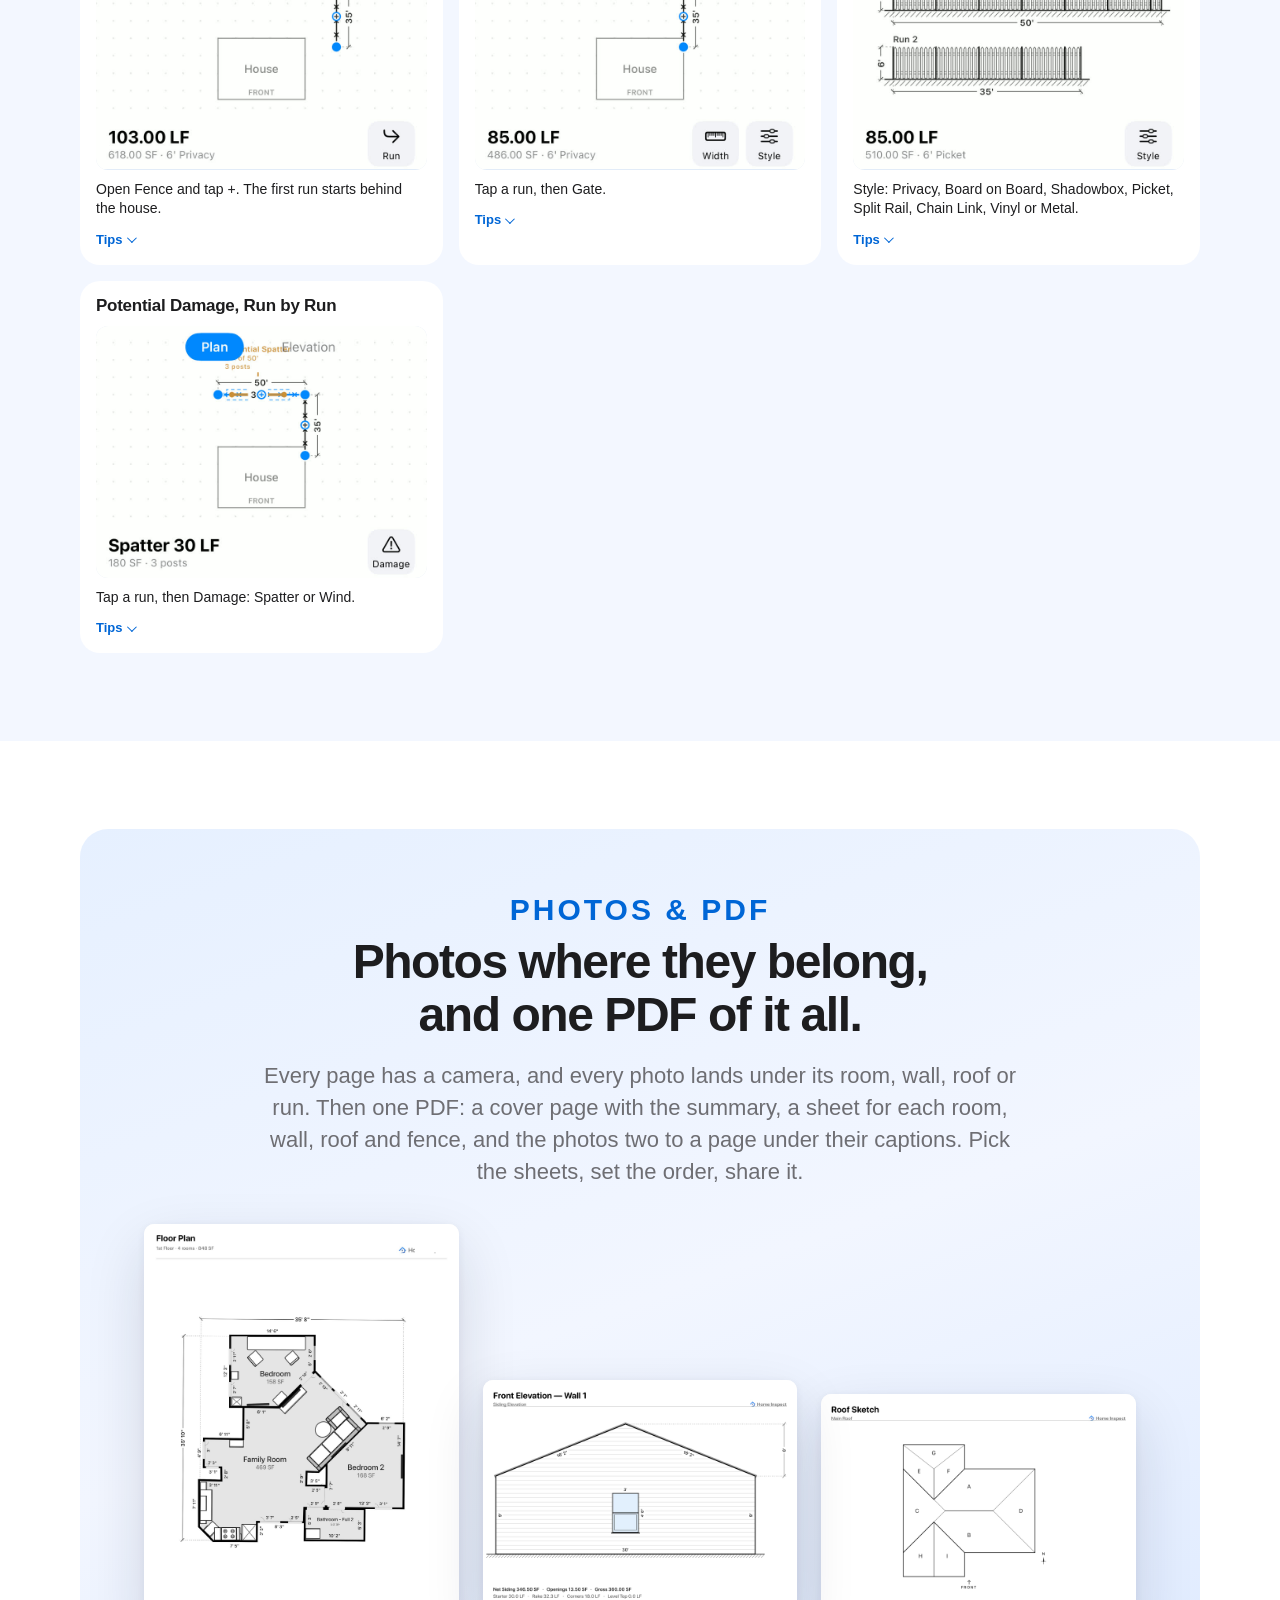
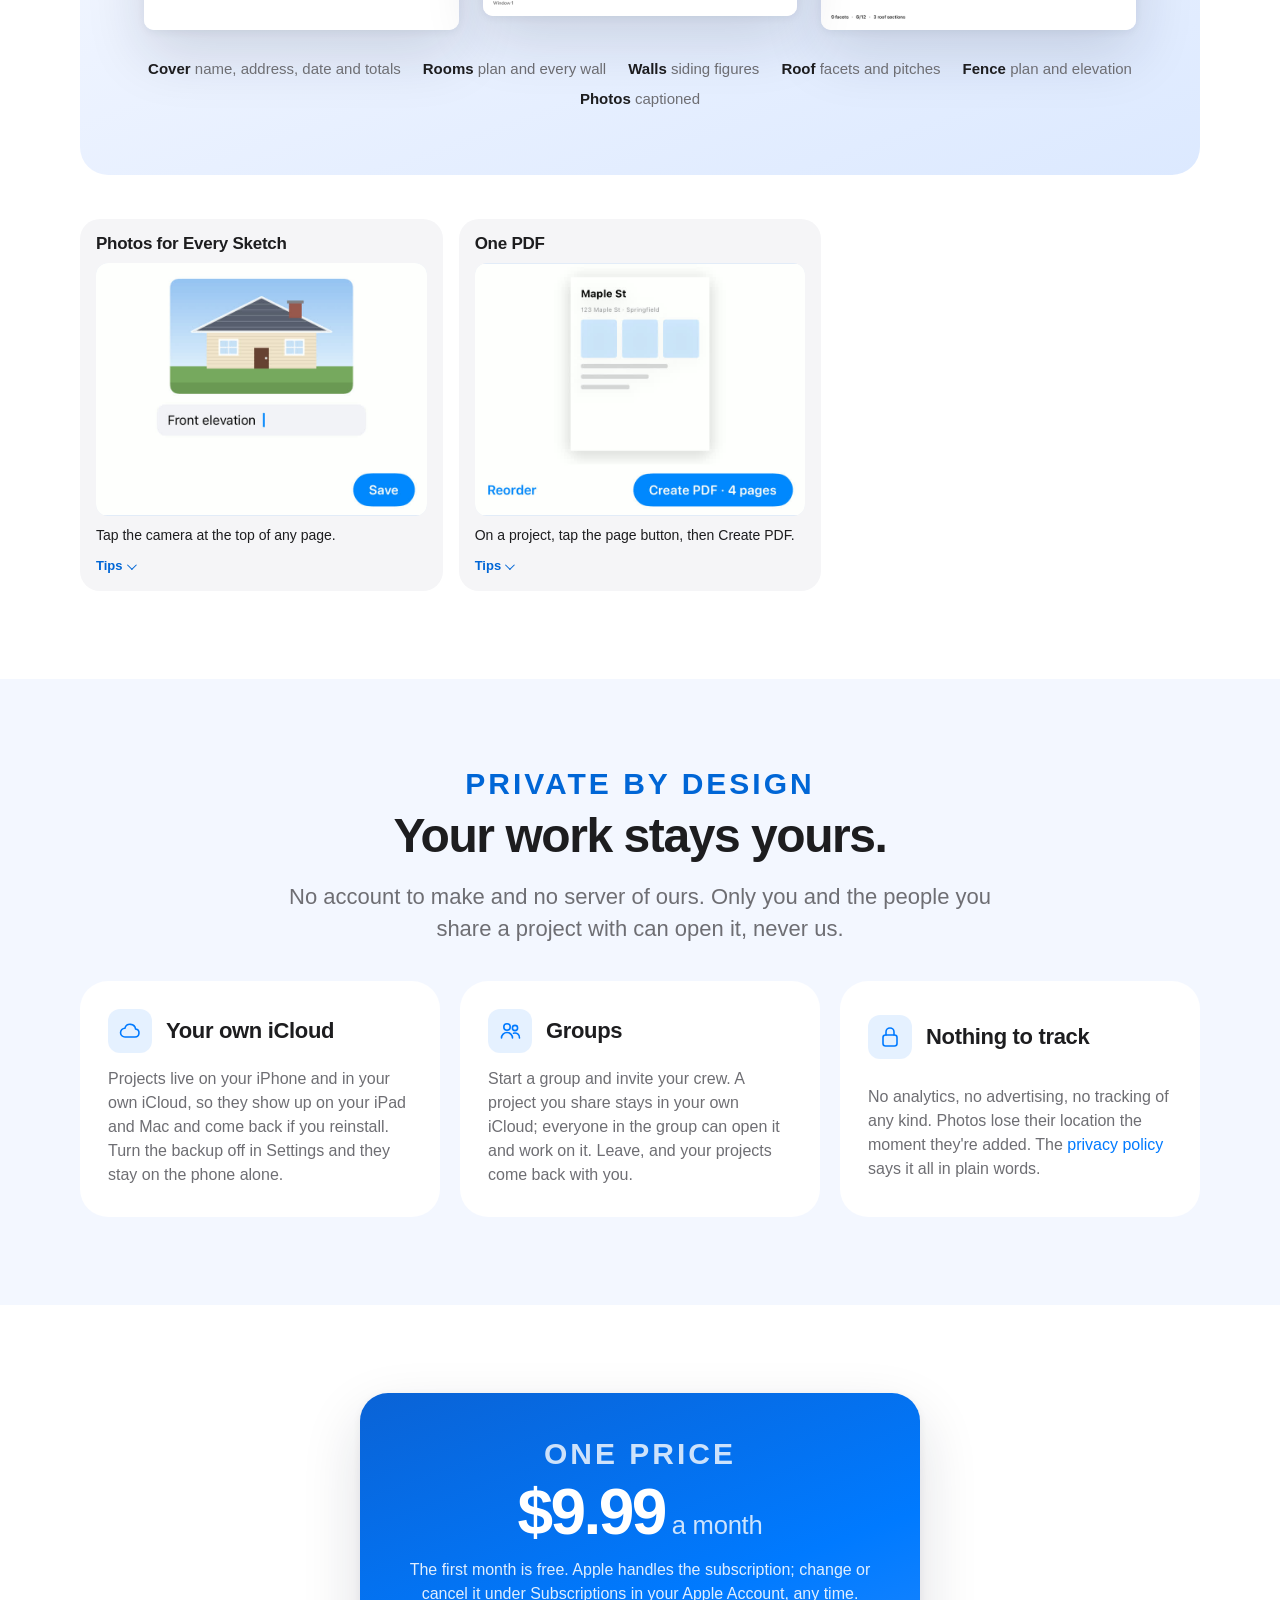
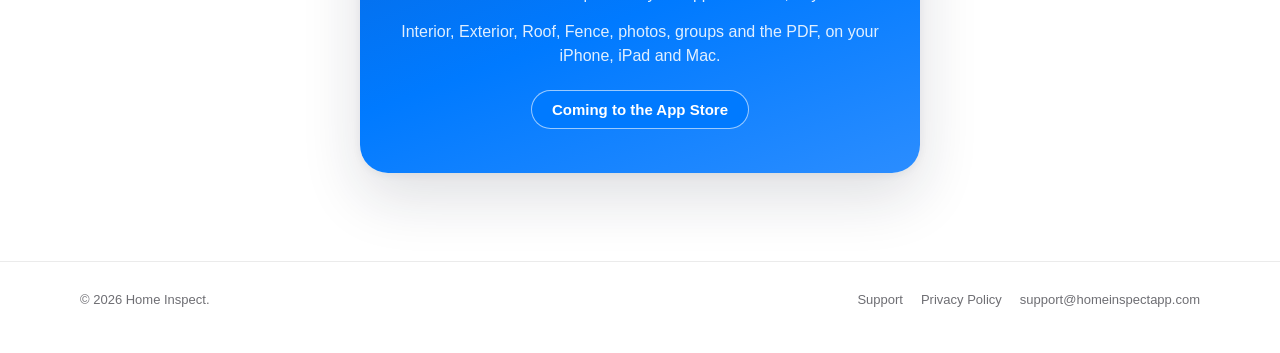
==== commit 6eed382a: "The 3D tiles drawn again: floors and furniture lit to show, a soft shadow under each, every model fr" ====
--- a/index.html
+++ b/index.html
@@ -16,7 +16,7 @@
 <meta name="theme-color" content="#ffffff">
 <link rel="icon" href="/assets/icon-64.png" sizes="64x64" type="image/png">
 <link rel="apple-touch-icon" href="/assets/icon-180.png">
-<link rel="stylesheet" href="/assets/site.css?v=5b27315d">
+<link rel="stylesheet" href="/assets/site.css?v=23682a01">
 </head>
 <body>
 <header class="bar"><div class="wrap"><a class="brand" href="/"><img src="/assets/icon-64.png" alt="" width="28" height="28">Home Inspect</a><nav aria-label="Pages"><a href="/#models" class="more">3D</a><a href="/#interior" class="more">Interior</a><a href="/#exterior" class="more">Exterior</a><a href="/#roof" class="more">Roof</a><a href="/#fence" class="more">Fence</a><a href="/#photos" class="more">Photos &amp; PDF</a><a href="/#price" class="more">Price</a><a href="/support" class="pill">Support</a></nav></div></header>
@@ -53,14 +53,14 @@
   <div class="models rise">
     <div class="head"><div class="eyebrow">In 3D</div><h2>Walk through it in 3D.</h2><p class="lead">Every scanned room comes back as a model you can turn and zoom, walls fading as you look through them, the furniture where it stood. The whole home together, or one room at a time.</p></div>
     <div class="window"><div class="track">
-      <figure><div class="sheet"><img src="/assets/models/home.png" alt="A whole home as a 3D model seen from above: the rooms, doors, windows and furniture" loading="lazy"></div></figure>
-      <figure><div class="sheet"><img src="/assets/models/family-room.png" alt="A family room and kitchen as a 3D model, the furniture in place" loading="lazy"></div></figure>
-      <figure><div class="sheet"><img src="/assets/models/bedroom.png" alt="A bedroom as a 3D model with its bed and furniture" loading="lazy"></div></figure>
-      <figure><div class="sheet"><img src="/assets/models/fl-floor.png" alt="A whole floor of furnished rooms as a 3D model" loading="lazy"></div></figure>
-      <figure><div class="sheet"><img src="/assets/models/jason-bedroom.png" alt="A master bedroom as a 3D model with its desk and chair" loading="lazy"></div></figure>
-      <figure><div class="sheet"><img src="/assets/models/home-back.png" alt="The same home as a 3D model, seen from the back" loading="lazy"></div></figure>
-      <figure><div class="sheet"><img src="/assets/models/fl-basement.png" alt="A furnished basement room as a 3D model" loading="lazy"></div></figure>
-      <figure><div class="sheet"><img src="/assets/models/close-up.png" alt="A furnished room up close in 3D: the stove, the fridge, the cabinets" loading="lazy"></div></figure>
+      <figure><div class="sheet"><img src="/assets/models/home.jpg?v=fe18688d" alt="A whole floor of a home as a 3D model from above: every room, door and window, the furniture in place" width="1080" height="1200" loading="lazy"></div></figure>
+      <figure><div class="sheet"><img src="/assets/models/bedroom.jpg?v=2389f08a" alt="A bedroom as a 3D model: the bed, the TV on the wall, the window" width="1080" height="1200" loading="lazy"></div></figure>
+      <figure><div class="sheet"><img src="/assets/models/kitchen-living.jpg?v=10a0a081" alt="An open kitchen and family room as a 3D model: the stove, the cabinets, the sofa" width="1080" height="1200" loading="lazy"></div></figure>
+      <figure><div class="sheet"><img src="/assets/models/kitchen.jpg?v=1ce41a68" alt="A furnished room as a 3D model: the fridge, the cabinets, the table and chairs" width="1080" height="1200" loading="lazy"></div></figure>
+      <figure><div class="sheet"><img src="/assets/models/home-back.jpg?v=204711c5" alt="The same floor from the back, the kitchen and the living room furnished" width="1080" height="1200" loading="lazy"></div></figure>
+      <figure><div class="sheet"><img src="/assets/models/office.jpg?v=7712ab64" alt="A bedroom as a 3D model with its desk, chair and nightstand" width="1080" height="1200" loading="lazy"></div></figure>
+      <figure><div class="sheet"><img src="/assets/models/family-room.jpg?v=b19c5efc" alt="The family room from the other side, its sofa and kitchen in place" width="1080" height="1200" loading="lazy"></div></figure>
+      <figure><div class="sheet"><img src="/assets/models/bedroom-back.jpg?v=09053a4e" alt="The bedroom from behind: the table and chairs, the bed beyond" width="1080" height="1200" loading="lazy"></div></figure>
     </div></div>
   </div>
 </div></section>
--- a/assets/site.css
+++ b/assets/site.css
@@ -215,7 +215,9 @@
    on a desk, one and a bit on a phone; Reduce Motion gets a row to scroll.
    No captions, and the tiles stand a little taller in their place; no
    shadow, which the window clipped into a line under the row (Jay: "remove
-   the text underneath and there's a small line remove it"). */
+   the text underneath and there's a small line remove it"). Each picture
+   is already framed on its own white 9:10 tile (tools/site-models.sh), so
+   it fills the tile edge to edge. */
 .models { background: var(--blue-deep); color: #fff; border-radius: var(--radius); padding: clamp(24px, 4vw, 48px) 0; box-shadow: var(--shadow); overflow: hidden; }
 .models .head { margin-bottom: 28px; padding-left: 20px; padding-right: 20px; }
 .models h2 { color: #fff; }
@@ -225,8 +227,8 @@
 .models .track { display: flex; gap: var(--gap); --gap: clamp(12px, 2vw, 24px); --cols: 3.4; transition: transform 0.7s cubic-bezier(0.4, 0, 0.2, 1); will-change: transform; }
 .models .track.jump { transition: none; }
 .models figure { flex: none; width: calc((100% - (var(--cols) - 1) * var(--gap)) / var(--cols)); display: flex; flex-direction: column; min-width: 0; }
-.models .sheet { flex: 1; padding: 14px; border-radius: 16px; display: flex; align-items: center; justify-content: center; aspect-ratio: 9 / 10; overflow: hidden; box-shadow: none; }
-.models .sheet img { display: block; width: 100%; height: 100%; max-height: 100%; object-fit: contain; object-position: center; margin: auto; }
+.models .sheet { flex: 1; padding: 0; border-radius: 16px; aspect-ratio: 9 / 10; overflow: hidden; box-shadow: none; }
+.models .sheet img { display: block; width: 100%; height: 100%; object-fit: cover; }
 @media (max-width: 760px) {
   .models .window { padding: 0 20px; }
   .models .track { --cols: 1.4; }
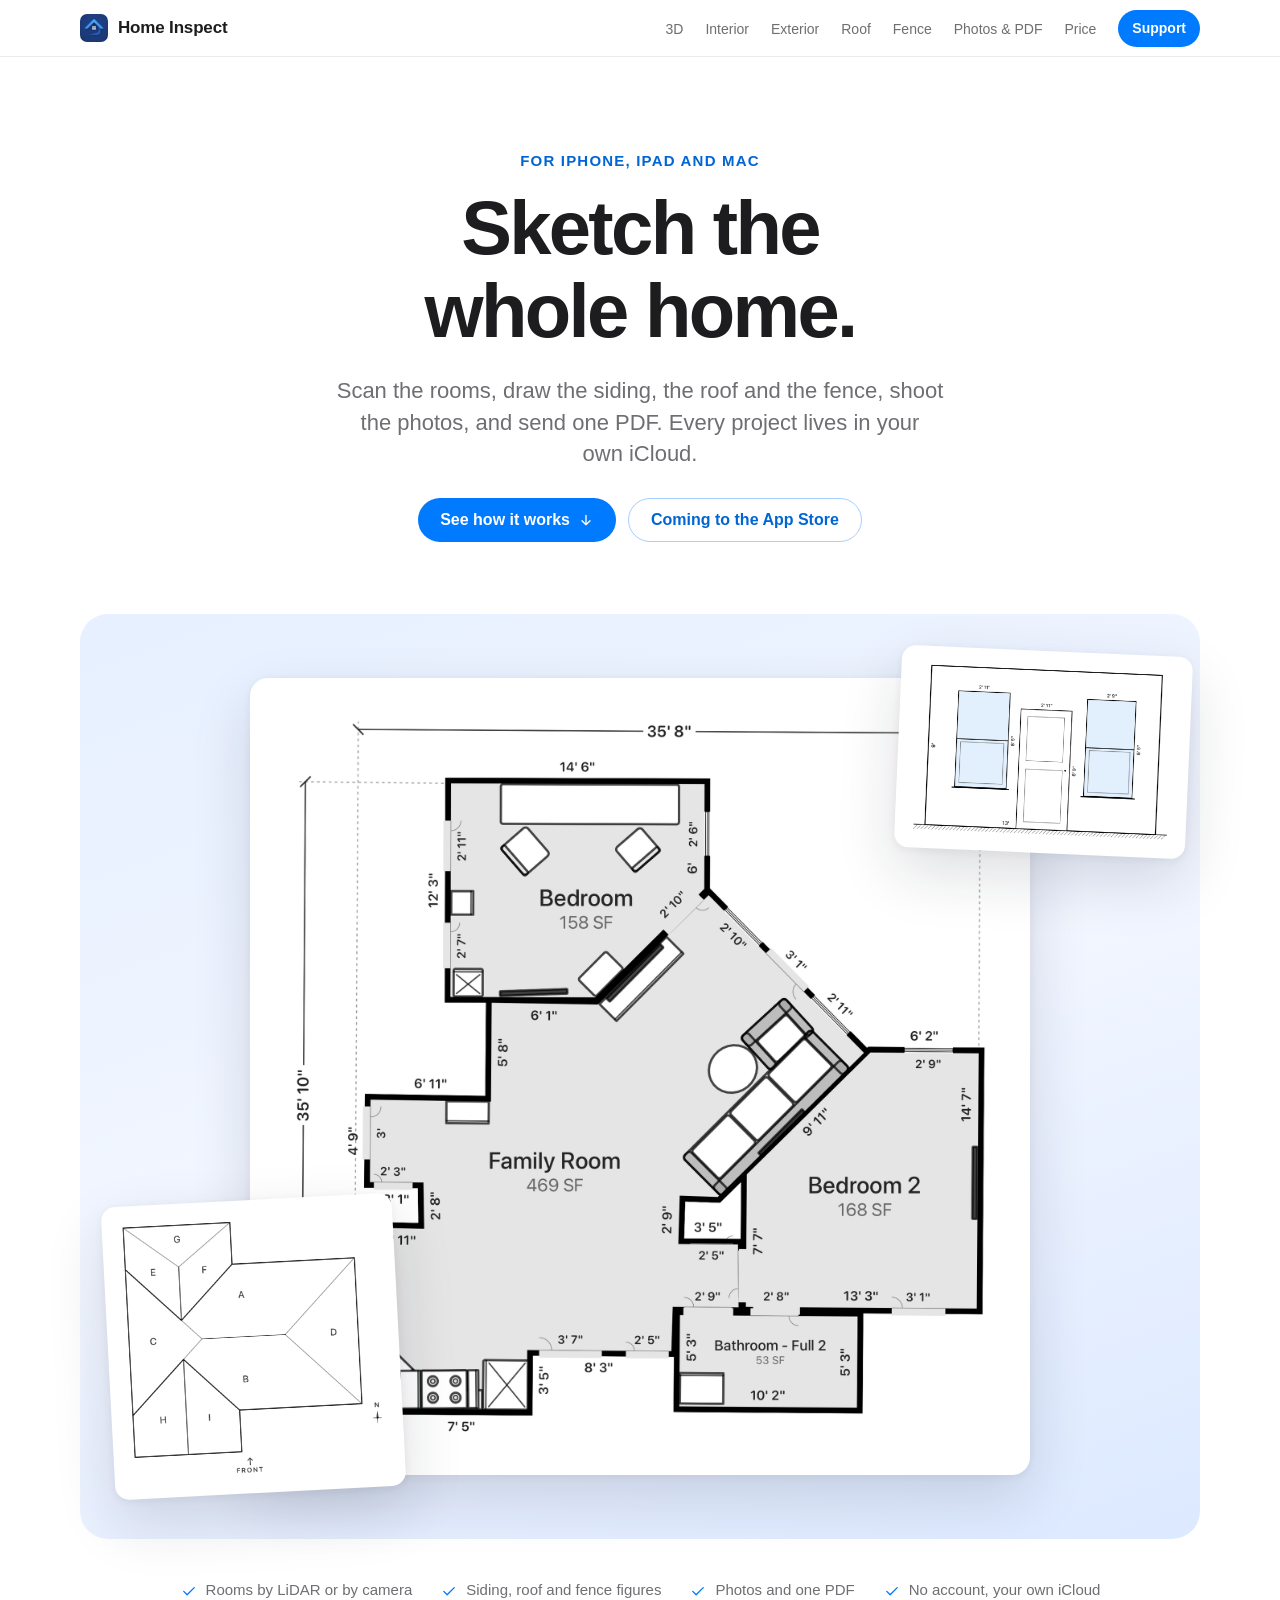
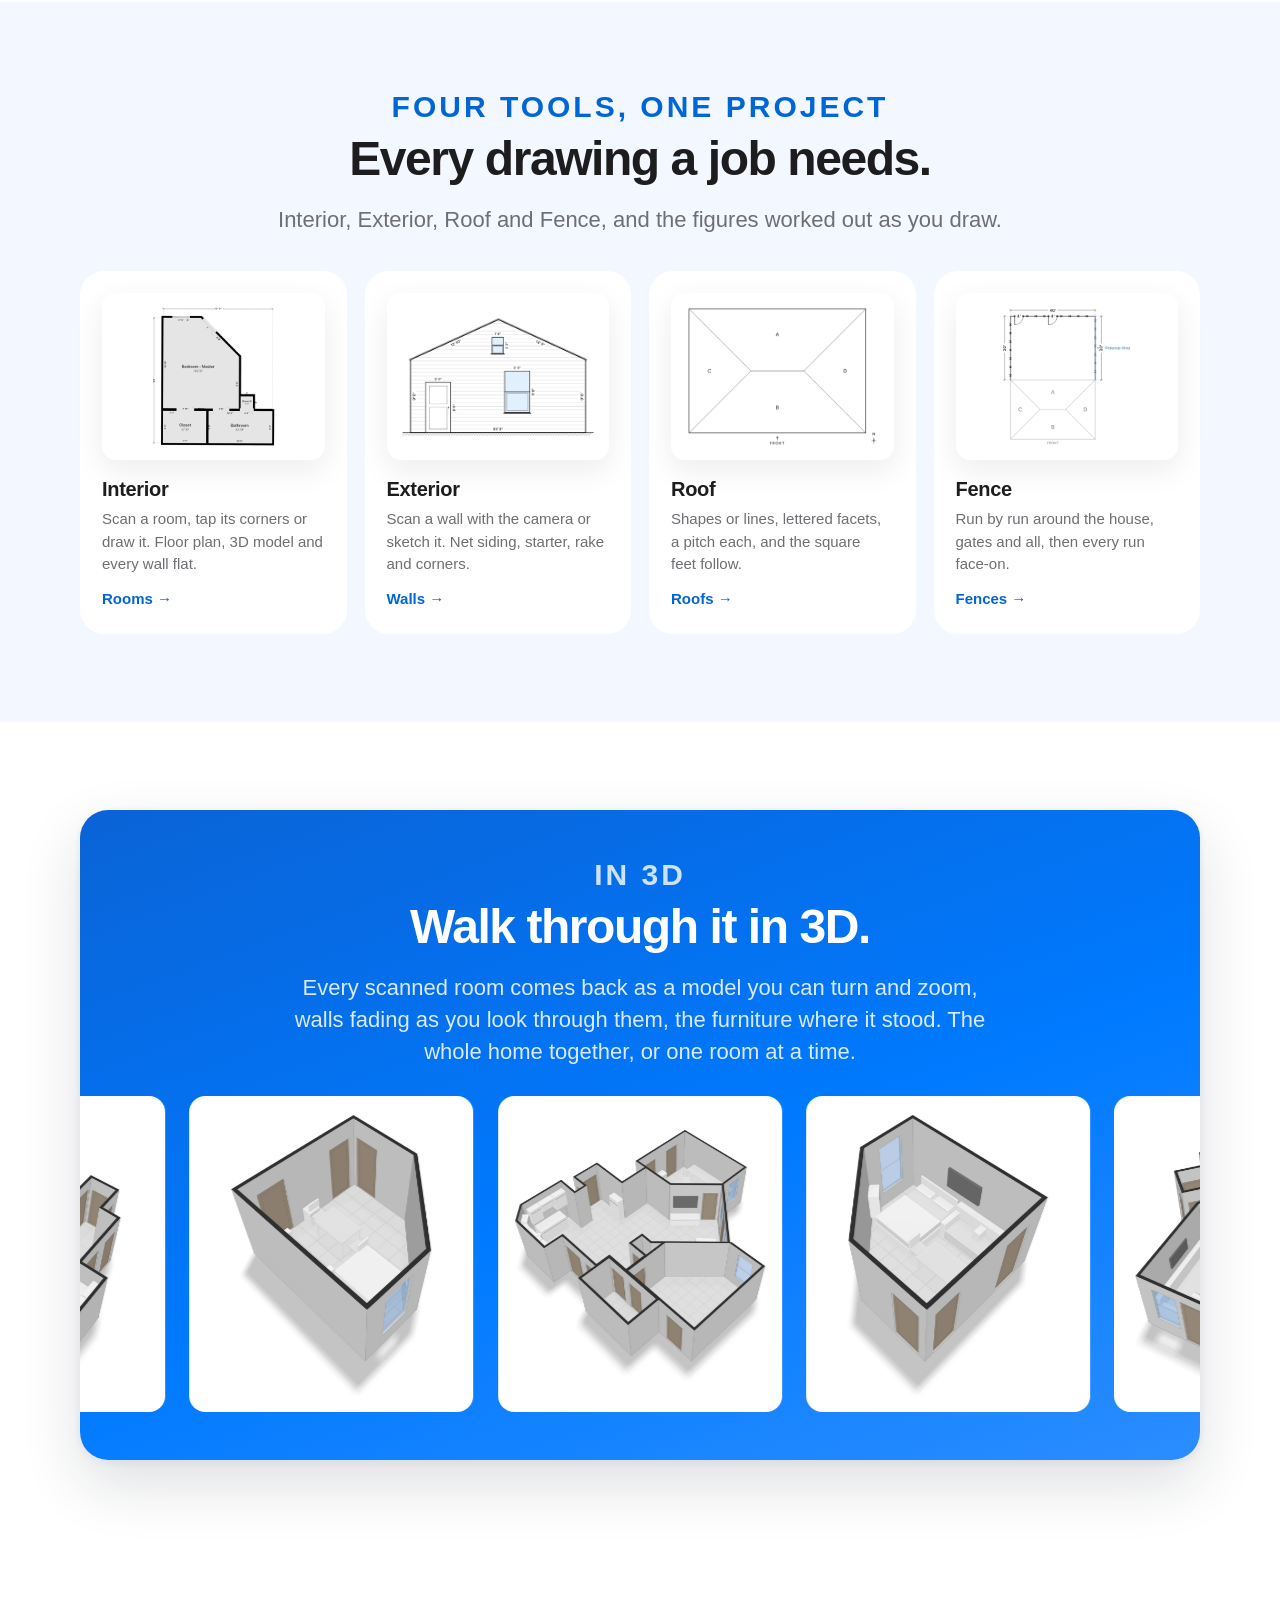
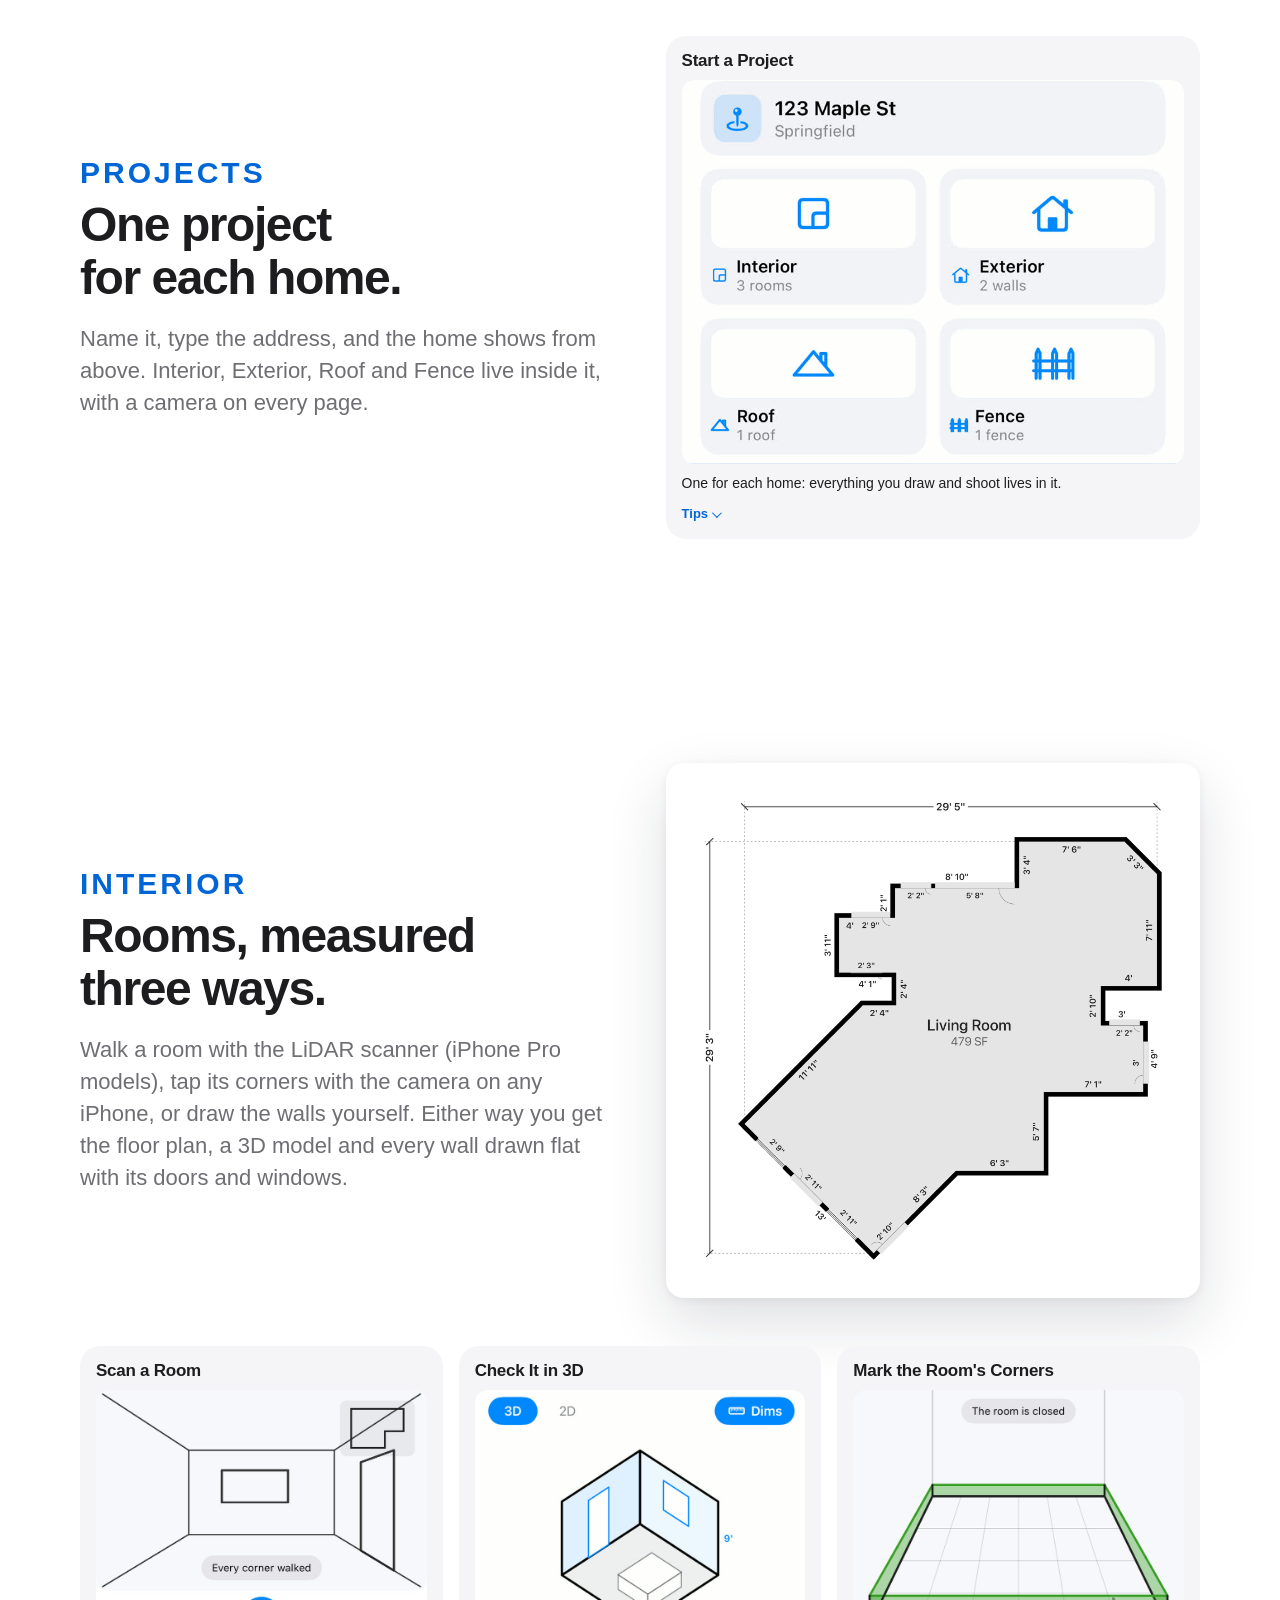
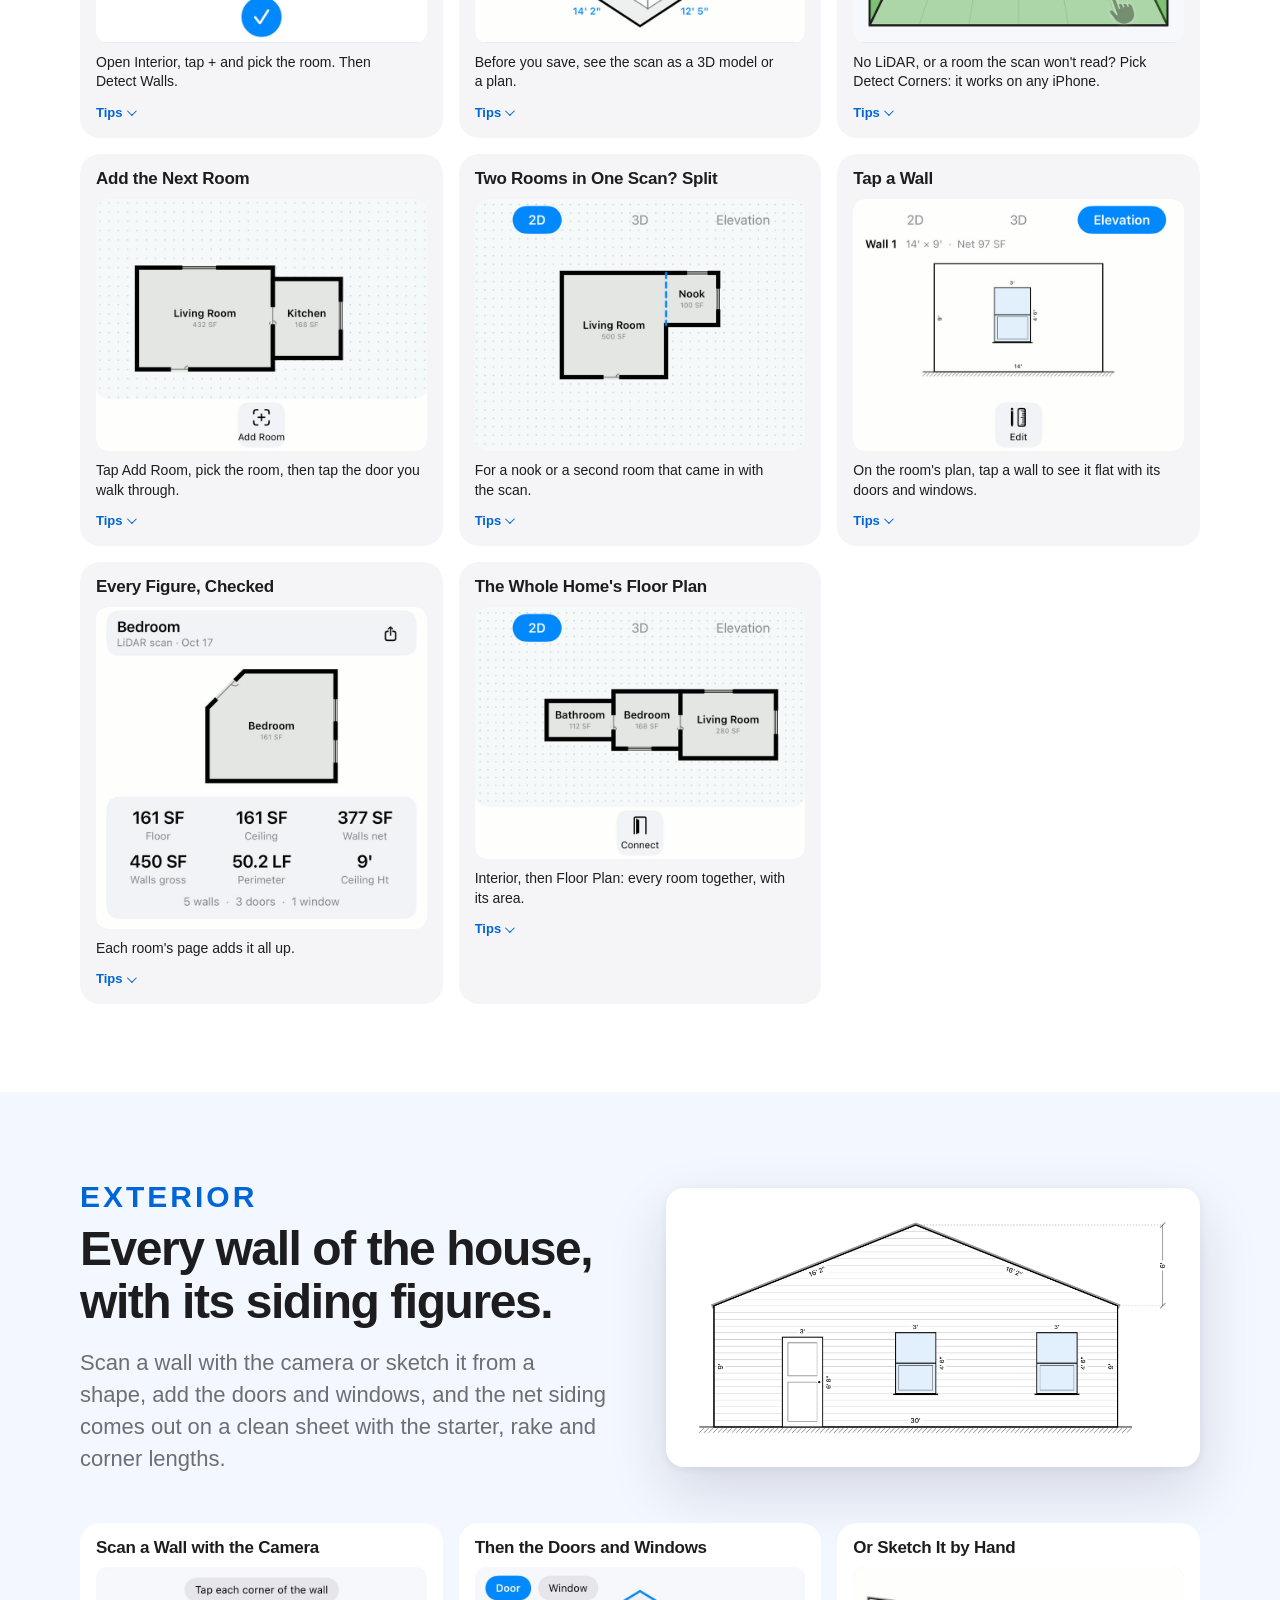
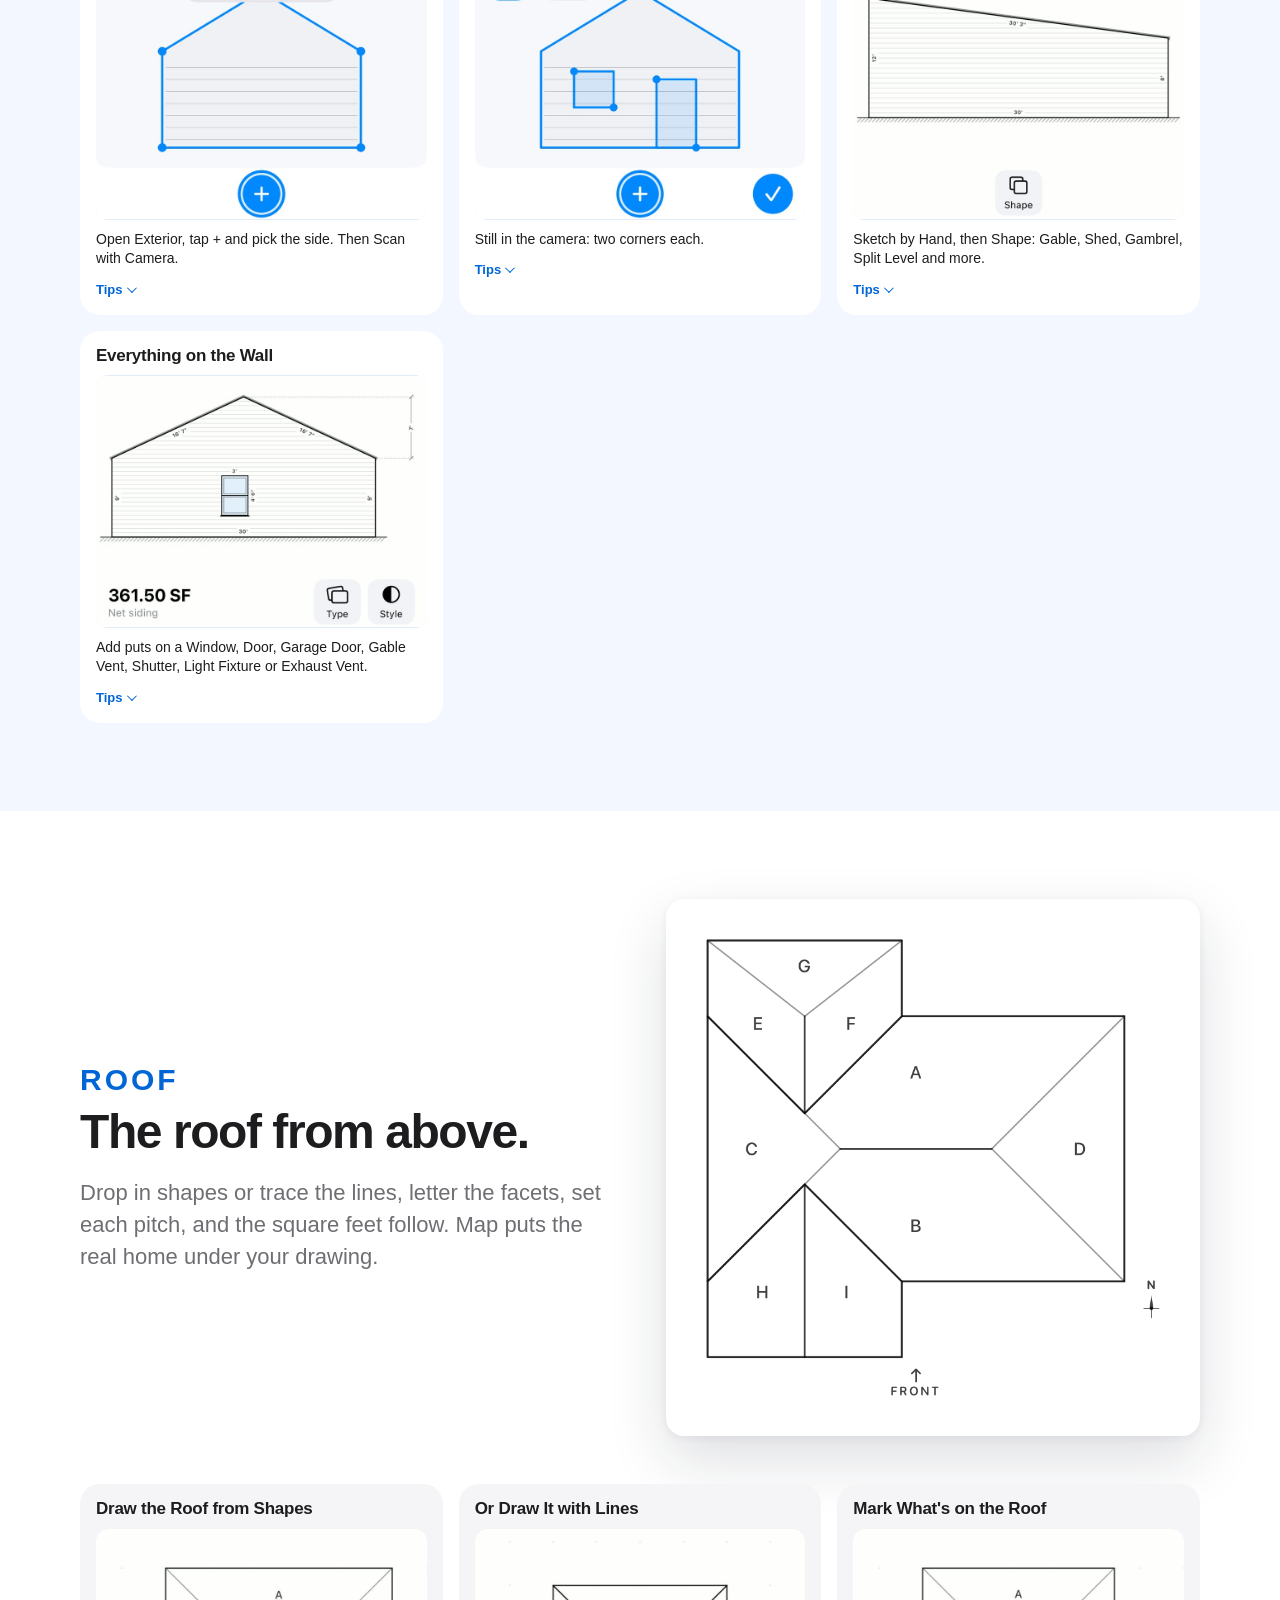
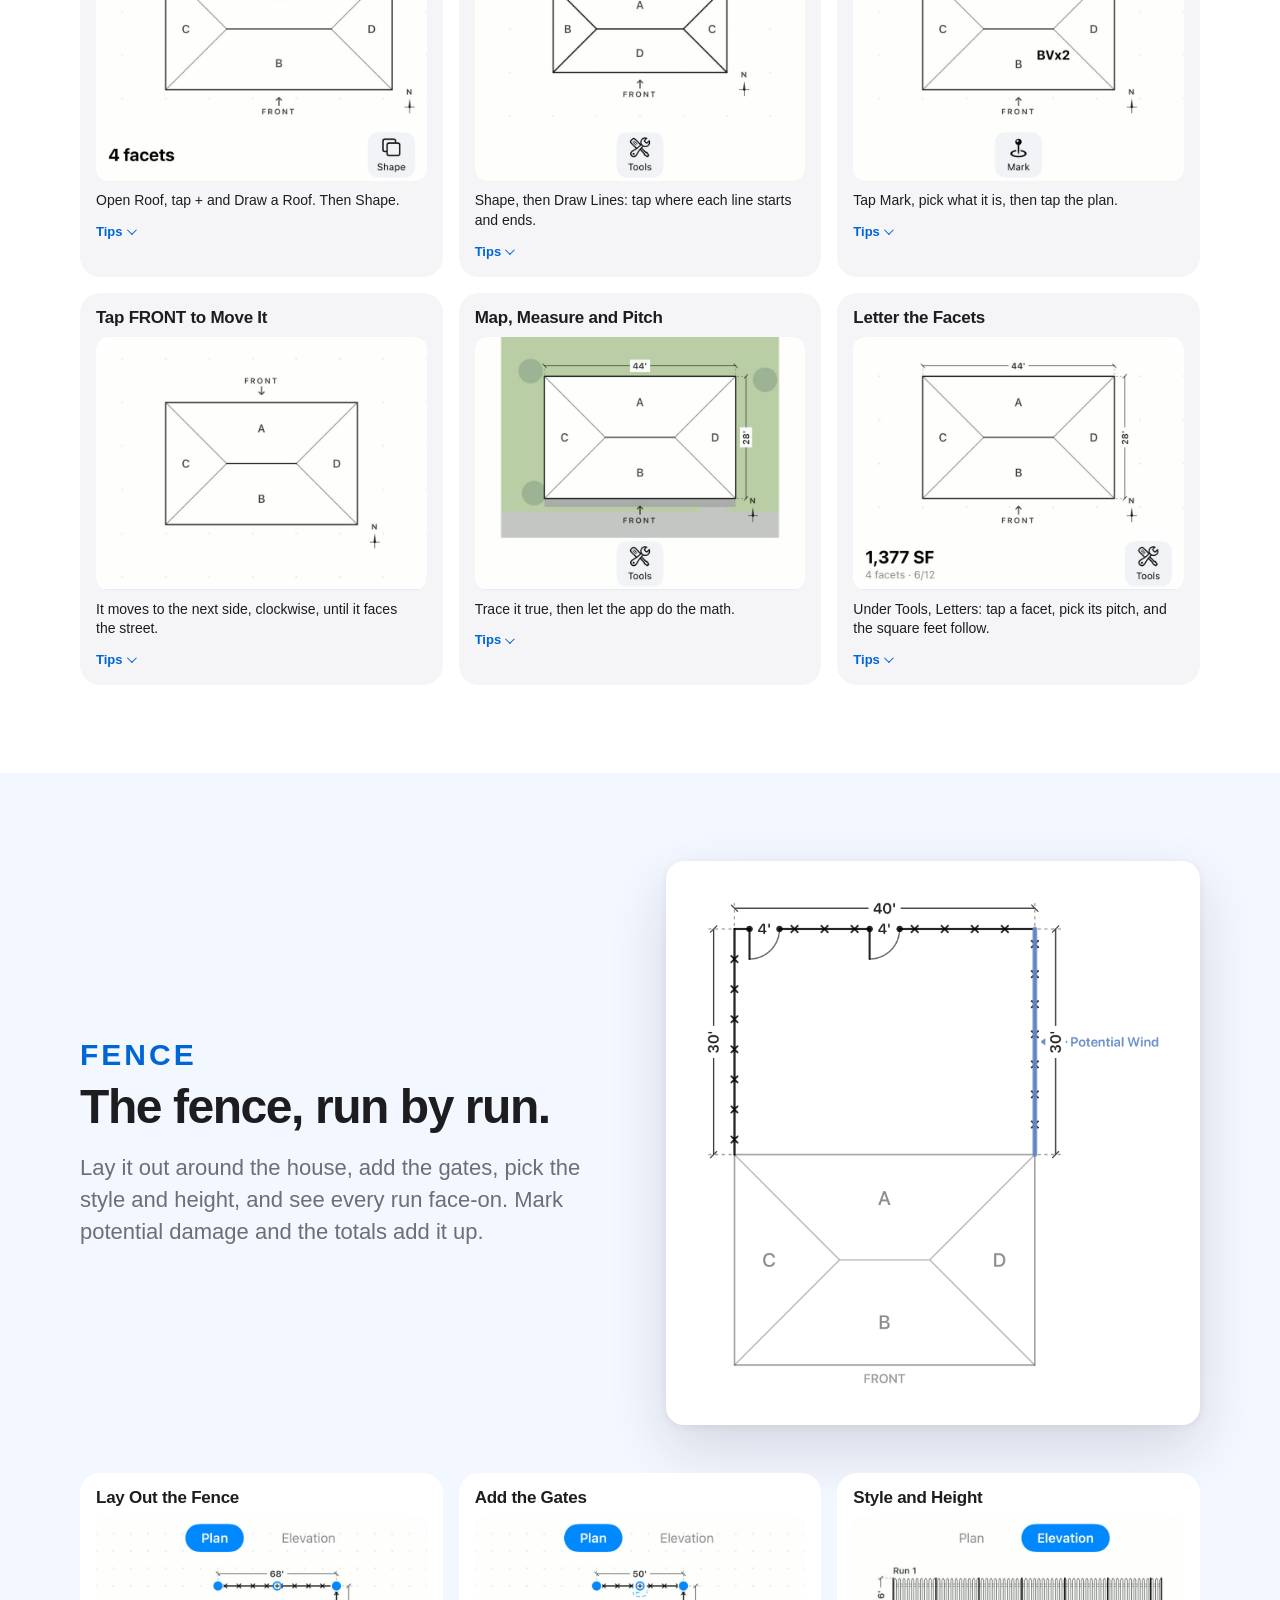
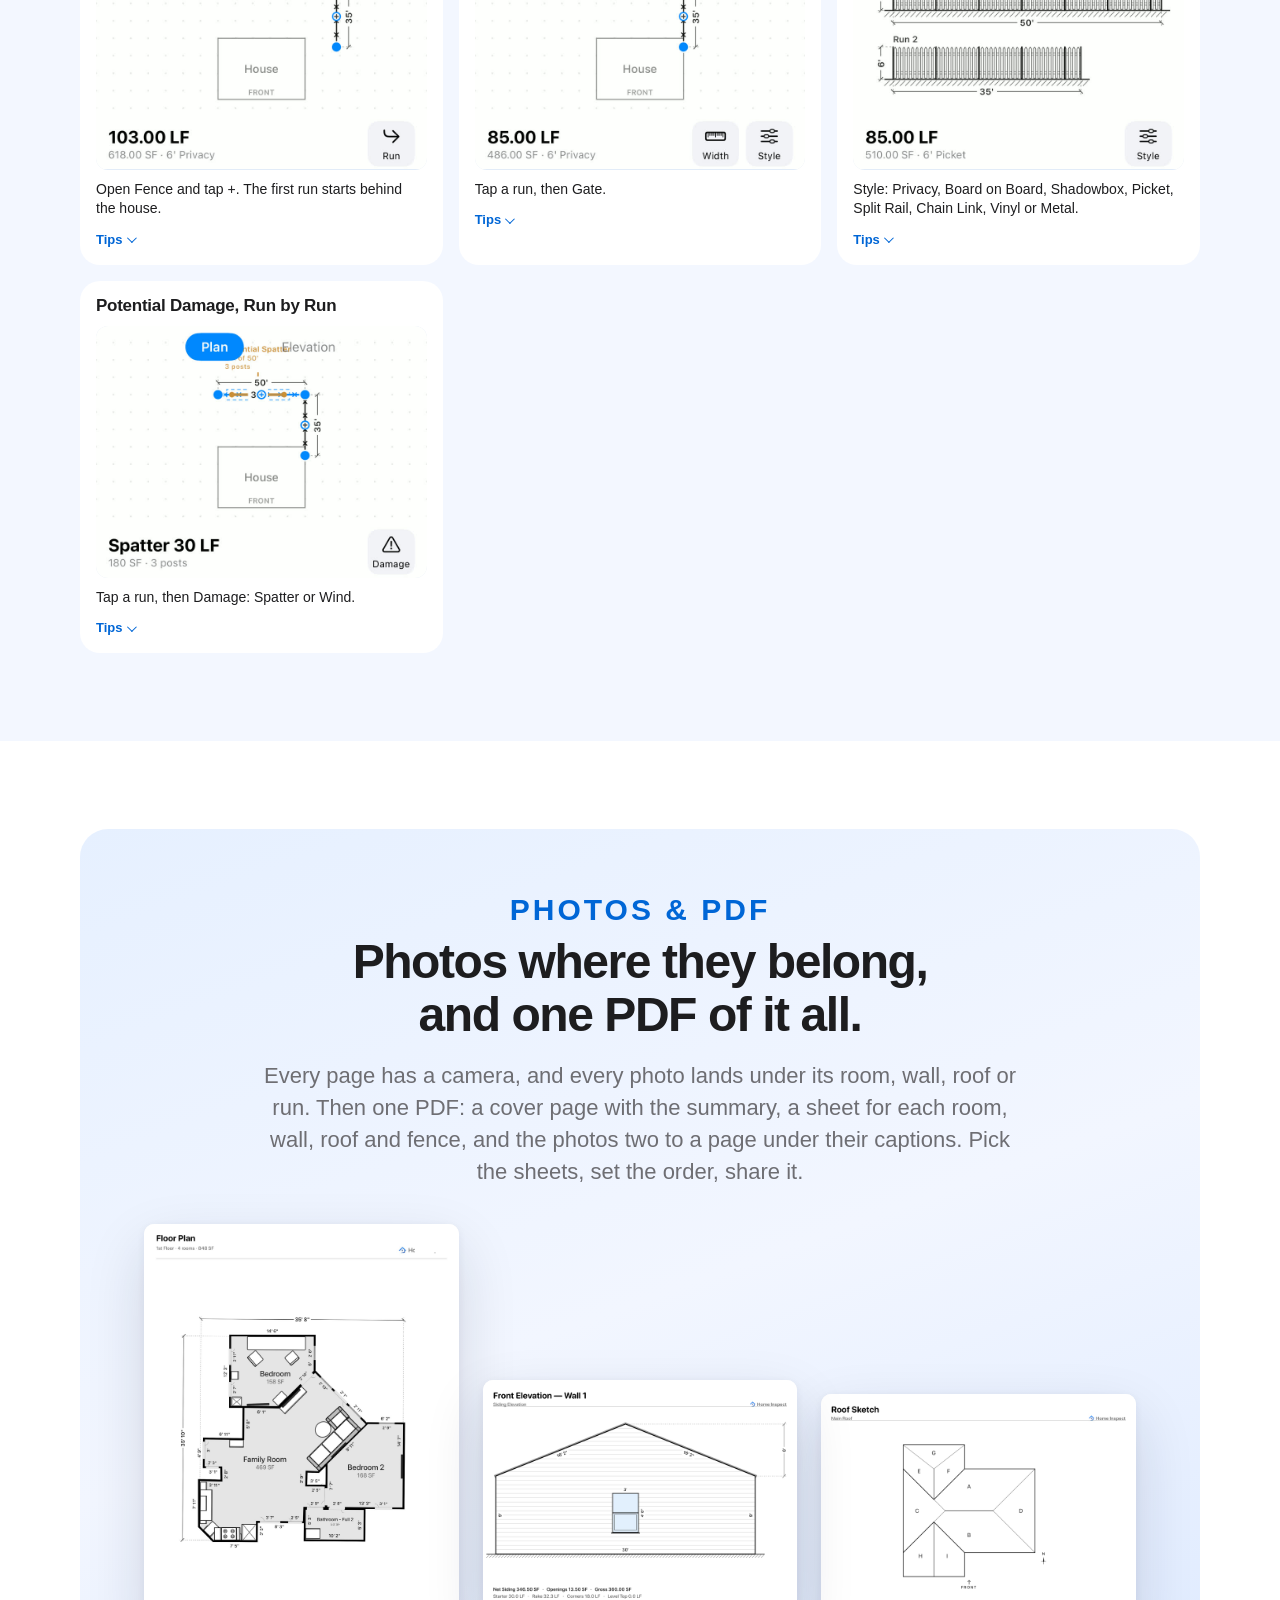
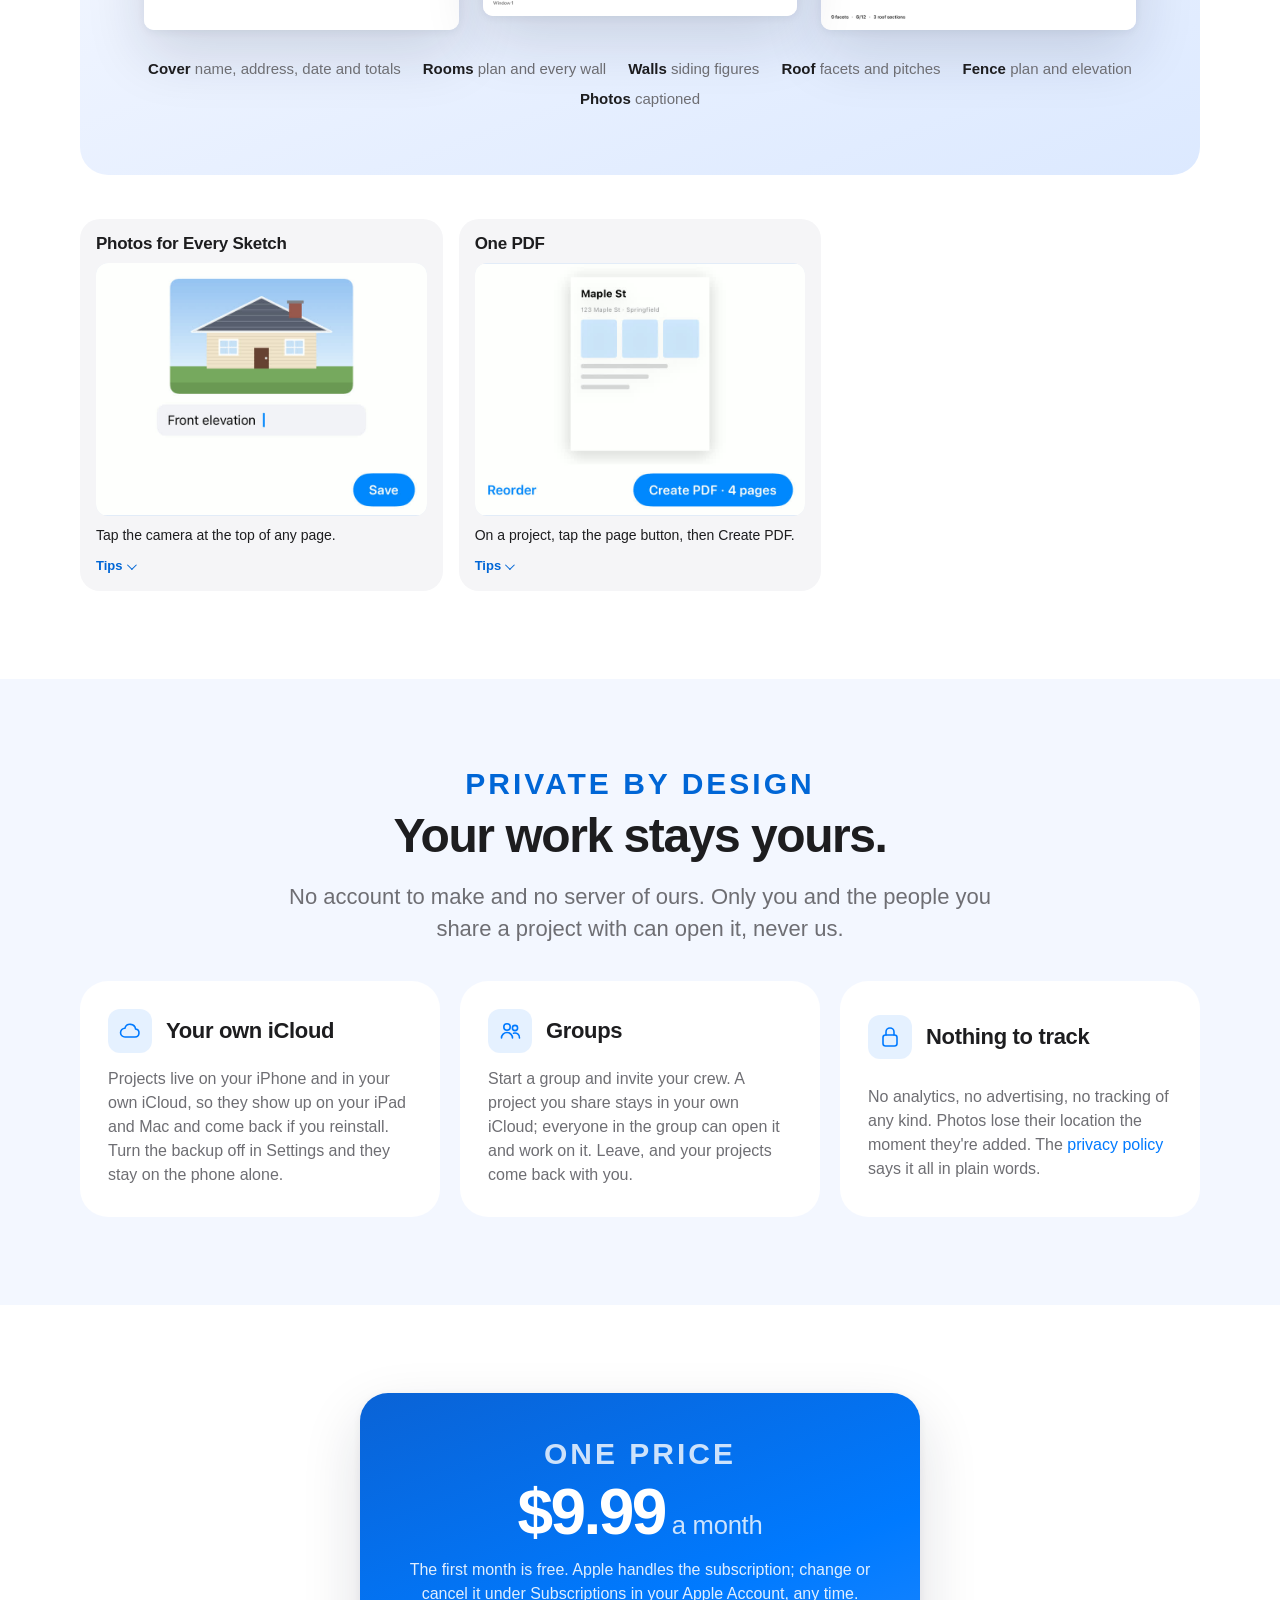
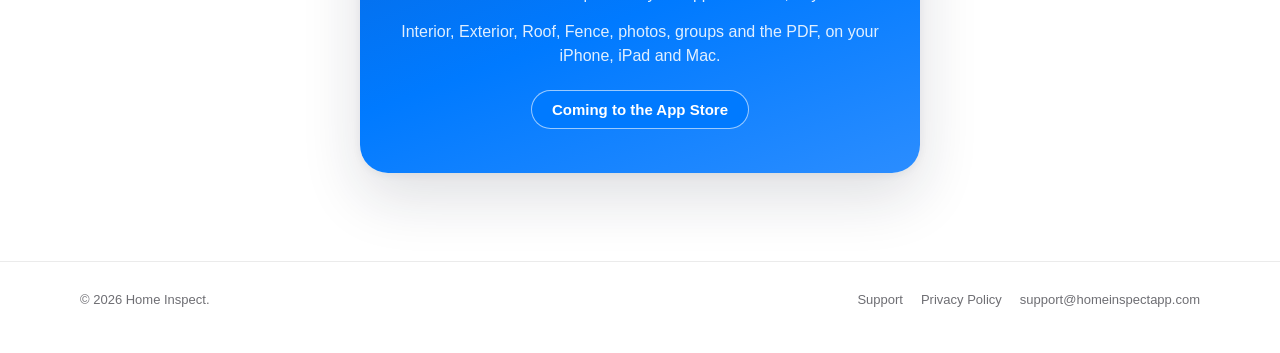
==== commit 2817e807: "The 3D row turns smoothly (no jump back, pictures decoded first, each turn on a frame); the wall sca" ====
--- a/index.html
+++ b/index.html
@@ -16,7 +16,7 @@
 <meta name="theme-color" content="#ffffff">
 <link rel="icon" href="/assets/icon-64.png" sizes="64x64" type="image/png">
 <link rel="apple-touch-icon" href="/assets/icon-180.png">
-<link rel="stylesheet" href="/assets/site.css?v=23682a01">
+<link rel="stylesheet" href="/assets/site.css?v=0f9575b0">
 </head>
 <body>
 <header class="bar"><div class="wrap"><a class="brand" href="/"><img src="/assets/icon-64.png" alt="" width="28" height="28">Home Inspect</a><nav aria-label="Pages"><a href="/#models" class="more">3D</a><a href="/#interior" class="more">Interior</a><a href="/#exterior" class="more">Exterior</a><a href="/#roof" class="more">Roof</a><a href="/#fence" class="more">Fence</a><a href="/#photos" class="more">Photos &amp; PDF</a><a href="/#price" class="more">Price</a><a href="/support" class="pill">Support</a></nav></div></header>
@@ -53,14 +53,14 @@
   <div class="models rise">
     <div class="head"><div class="eyebrow">In 3D</div><h2>Walk through it in 3D.</h2><p class="lead">Every scanned room comes back as a model you can turn and zoom, walls fading as you look through them, the furniture where it stood. The whole home together, or one room at a time.</p></div>
     <div class="window"><div class="track">
-      <figure><div class="sheet"><img src="/assets/models/home.jpg?v=fe18688d" alt="A whole floor of a home as a 3D model from above: every room, door and window, the furniture in place" width="1080" height="1200" loading="lazy"></div></figure>
-      <figure><div class="sheet"><img src="/assets/models/bedroom.jpg?v=2389f08a" alt="A bedroom as a 3D model: the bed, the TV on the wall, the window" width="1080" height="1200" loading="lazy"></div></figure>
-      <figure><div class="sheet"><img src="/assets/models/kitchen-living.jpg?v=10a0a081" alt="An open kitchen and family room as a 3D model: the stove, the cabinets, the sofa" width="1080" height="1200" loading="lazy"></div></figure>
-      <figure><div class="sheet"><img src="/assets/models/kitchen.jpg?v=1ce41a68" alt="A furnished room as a 3D model: the fridge, the cabinets, the table and chairs" width="1080" height="1200" loading="lazy"></div></figure>
-      <figure><div class="sheet"><img src="/assets/models/home-back.jpg?v=204711c5" alt="The same floor from the back, the kitchen and the living room furnished" width="1080" height="1200" loading="lazy"></div></figure>
-      <figure><div class="sheet"><img src="/assets/models/office.jpg?v=7712ab64" alt="A bedroom as a 3D model with its desk, chair and nightstand" width="1080" height="1200" loading="lazy"></div></figure>
-      <figure><div class="sheet"><img src="/assets/models/family-room.jpg?v=b19c5efc" alt="The family room from the other side, its sofa and kitchen in place" width="1080" height="1200" loading="lazy"></div></figure>
-      <figure><div class="sheet"><img src="/assets/models/bedroom-back.jpg?v=09053a4e" alt="The bedroom from behind: the table and chairs, the bed beyond" width="1080" height="1200" loading="lazy"></div></figure>
+      <figure><div class="sheet"><img src="/assets/models/home.jpg?v=fe18688d" alt="A whole floor of a home as a 3D model from above: every room, door and window, the furniture in place" width="1080" height="1200" decoding="async"></div></figure>
+      <figure><div class="sheet"><img src="/assets/models/bedroom.jpg?v=2389f08a" alt="A bedroom as a 3D model: the bed, the TV on the wall, the window" width="1080" height="1200" decoding="async"></div></figure>
+      <figure><div class="sheet"><img src="/assets/models/kitchen-living.jpg?v=10a0a081" alt="An open kitchen and family room as a 3D model: the stove, the cabinets, the sofa" width="1080" height="1200" decoding="async"></div></figure>
+      <figure><div class="sheet"><img src="/assets/models/kitchen.jpg?v=1ce41a68" alt="A furnished room as a 3D model: the fridge, the cabinets, the table and chairs" width="1080" height="1200" decoding="async"></div></figure>
+      <figure><div class="sheet"><img src="/assets/models/home-back.jpg?v=204711c5" alt="The same floor from the back, the kitchen and the living room furnished" width="1080" height="1200" decoding="async"></div></figure>
+      <figure><div class="sheet"><img src="/assets/models/office.jpg?v=7712ab64" alt="A bedroom as a 3D model with its desk, chair and nightstand" width="1080" height="1200" decoding="async"></div></figure>
+      <figure><div class="sheet"><img src="/assets/models/family-room.jpg?v=b19c5efc" alt="The family room from the other side, its sofa and kitchen in place" width="1080" height="1200" decoding="async"></div></figure>
+      <figure><div class="sheet"><img src="/assets/models/bedroom-back.jpg?v=09053a4e" alt="The bedroom from behind: the table and chairs, the bed beyond" width="1080" height="1200" decoding="async"></div></figure>
     </div></div>
   </div>
 </div></section>
@@ -85,7 +85,7 @@
 <section id="exterior" class="alt"><div class="wrap">
 <div class="split rise"><div class="head"><div class="eyebrow">Exterior</div><h2>Every wall of the house, with its siding figures.</h2><p class="lead">Scan a wall with the camera or sketch it from a shape, add the doors and windows, and the net siding comes out on a clean sheet with the starter, rake and corner lengths.</p></div><div class="sheet"><img src="/assets/sketches/siding.png" alt="A gable wall with a door and two windows, every length marked" width="1800" height="839" loading="eager"></div></div>
 <div class="steps">
-<article class="step rise"><h3>Scan a Wall with the Camera</h3><div class="pic"><video muted playsinline preload="none" data-pic="wallScan" data-v="23839218" poster="/assets/tips/wallScan-last.jpg?v=23839218" aria-label="Scan a Wall with the Camera, as the app shows it"></video></div><p class="lead">Open Exterior, tap + and pick the side. Then Scan with Camera.</p><details class="more"><summary>Tips</summary><ul class="tips"><li>Point the square at the wall and tap the shutter.</li><li>Put the crosshair on each corner of the wall and tap, all the way round to the first.</li></ul></details></article>
+<article class="step rise"><h3>Scan a Wall with the Camera</h3><div class="pic"><video muted playsinline preload="none" data-pic="wallScan" data-v="019f5950" poster="/assets/tips/wallScan-last.jpg?v=019f5950" aria-label="Scan a Wall with the Camera, as the app shows it"></video></div><p class="lead">Open Exterior, tap + and pick the side. Then Scan with Camera.</p><details class="more"><summary>Tips</summary><ul class="tips"><li>Put the crosshair on each corner of the wall and tap, all the way round to the first.</li></ul></details></article>
 <article class="step rise"><h3>Then the Doors and Windows</h3><div class="pic"><video muted playsinline preload="none" data-pic="wallOpenings" data-v="9b699141" poster="/assets/tips/wallOpenings-last.jpg?v=9b699141" aria-label="Then the Doors and Windows, as the app shows it"></video></div><p class="lead">Still in the camera: two corners each.</p><details class="more"><summary>Tips</summary><ul class="tips"><li>Pick Door, Window or Garage Door and tap two opposite corners of each.</li><li>Tap ✓ and the wall opens in the editor with every opening in place.</li></ul></details></article>
 <article class="step rise"><h3>Or Sketch It by Hand</h3><div class="pic"><video muted playsinline preload="none" data-pic="wallSketch" data-v="1ad84b45" poster="/assets/tips/wallSketch-last.jpg?v=1ad84b45" aria-label="Or Sketch It by Hand, as the app shows it"></video></div><p class="lead">Sketch by Hand, then Shape: Gable, Shed, Gambrel, Split Level and more.</p><details class="more"><summary>Tips</summary><ul class="tips"><li>Drag the corners into place, or tap any figure and type the real size.</li><li>Tap + on a line to add a corner. Piece adds a separate section.</li></ul></details></article>
 <article class="step rise"><h3>Everything on the Wall</h3><div class="pic"><video muted playsinline preload="none" data-pic="wallAdd" data-v="7b238e5b" poster="/assets/tips/wallAdd-last.jpg?v=7b238e5b" aria-label="Everything on the Wall, as the app shows it"></video></div><p class="lead">Add puts on a Window, Door, Garage Door, Gable Vent, Shutter, Light Fixture or Exhaust Vent.</p><details class="more"><summary>Tips</summary><ul class="tips"><li>Type picks the kind: Double Hung, Casement, Bay, French Door, Sliding Patio and more.</li><li>Style makes it Arch Top, Half Round, Round or Octagon and takes off its true area.</li><li>The bar shows the net siding. Export makes the sheet with the starter, rake and corner lengths.</li></ul></details></article>
@@ -145,6 +145,6 @@
 </main>
 
 <footer><div class="wrap"><div>© 2026 Home Inspect.</div><nav aria-label="More"><a href="/support">Support</a><a href="/privacy">Privacy Policy</a><a href="mailto:support@homeinspectapp.com">support@homeinspectapp.com</a></nav></div></footer>
-<script src="/assets/site.js?v=098594ee"></script>
+<script src="/assets/site.js?v=1da380a2"></script>
 </body>
 </html>
--- a/assets/site.css
+++ b/assets/site.css
@@ -113,6 +113,7 @@
 
 /* The four tools, as cards with their drawings */
 .tools { display: grid; grid-template-columns: repeat(auto-fit, minmax(min(100%, 250px), 1fr)); gap: 18px; }
+@media (max-width: 760px) { .tools { grid-template-columns: 1fr 1fr; gap: 10px; } .tool { padding: 12px 12px 14px; border-radius: 16px; } .tool h3 { font-size: 1rem; } .tool p { font-size: 0.8125rem; } .tool .sheet { padding: 8px; } }
 .tool { background: var(--card); border-radius: 24px; padding: 22px 22px 24px; display: flex; flex-direction: column; gap: 8px; min-width: 0; color: var(--fg); }
 @media (hover: hover) { .tool:hover { text-decoration: none; } }
 .tool .sheet { padding: 12px; border-radius: 14px; box-shadow: var(--shadow-soft); margin-bottom: 10px; aspect-ratio: 4 / 3; display: flex; align-items: center; justify-content: center; overflow: hidden; }
@@ -122,8 +123,10 @@
 .tool .go { color: var(--blue-ink); font-weight: 600; font-size: 0.9375rem; margin-top: 4px; }
 
 /* The steps, like the app's How to Use pages: compact, three to a row on a
-   desk (Jay, 2026-10-20: "too much to scroll down … stack more in each
-   row"), one row to swipe on a phone; the tips fold under each card. */
+   desk, two on a phone (Jay, 2026-10-20: "too much to scroll down … stack
+   more in each row"; the phone's swipe rows went back to the grid the same
+   evening: "go back to the 4 tile look so we can see them all"); the tips
+   fold under each card. */
 .steps { display: grid; grid-template-columns: repeat(auto-fill, minmax(min(100%, 300px), 1fr)); gap: 16px; }
 .step { background: var(--card); border-radius: 20px; padding: 16px 16px 14px; display: flex; flex-direction: column; gap: 6px; min-width: 0; }
 .step .n { color: var(--blue-ink); font-weight: 600; font-size: 0.6875rem; letter-spacing: 0.06em; text-transform: uppercase; }
@@ -140,26 +143,12 @@
 .tips { list-style: none; display: flex; flex-direction: column; gap: 6px; margin-top: 8px; }
 .tips li { display: flex; gap: 8px; align-items: flex-start; font-size: 0.8125rem; line-height: 1.4; color: var(--fg-2); }
 .tips li::before { content: ""; flex: none; width: 6px; height: 6px; margin-top: 0.45em; border-radius: 50%; background: var(--blue); }
-/* On a phone the four tools and each chapter's steps are one row to swipe
-   through, each card most of the screen wide with the next one peeking in,
-   so the drawings in them read (Jay, 2026-10-20: "the sketches inside are
-   small and hard to see"; two to a row made them a third of the app's
-   size) and the page still doesn't stack them down. */
 @media (max-width: 760px) {
-  .steps, .tools {
-    display: flex; gap: 12px;
-    overflow-x: auto; overscroll-behavior-x: contain; scroll-snap-type: x mandatory;
-    margin-left: calc(-1 * max(20px, env(safe-area-inset-left, 0px)));
-    margin-right: calc(-1 * max(20px, env(safe-area-inset-right, 0px)));
-    padding: 2px max(20px, env(safe-area-inset-right, 0px)) 8px max(20px, env(safe-area-inset-left, 0px));
-    scroll-padding-left: max(20px, env(safe-area-inset-left, 0px));
-    scrollbar-width: none; -webkit-overflow-scrolling: touch;
-  }
-  .steps::-webkit-scrollbar, .tools::-webkit-scrollbar { display: none; }
-  .steps .step, .tools .tool { flex: none; width: 86%; scroll-snap-align: start; }
-  .steps .step { padding: 14px 14px 12px; border-radius: 18px; }
-  .tools .tool { padding: 16px 16px 18px; border-radius: 20px; }
-  html.js .steps .rise, html.js .tools .rise { opacity: 1; transform: none; }
+  .steps { grid-template-columns: 1fr 1fr; gap: 10px; }
+  .step { padding: 12px 12px 10px; border-radius: 16px; gap: 4px; }
+  .step h3 { font-size: 0.9375rem; }
+  .step .lead { font-size: 0.8125rem; }
+  .step .pic video { border-radius: 10px; }
 }
 
 /* A chapter's own drawing beside its words */
@@ -217,7 +206,9 @@
    shadow, which the window clipped into a line under the row (Jay: "remove
    the text underneath and there's a small line remove it"). Each picture
    is already framed on its own white 9:10 tile (tools/site-models.sh), so
-   it fills the tile edge to edge. */
+   it fills the tile edge to edge. Each tile is a layer of its own, so a
+   turn moves the pictures without drawing them again (Jay: "sometimes has
+   a weird stutter"; site.js). */
 .models { background: var(--blue-deep); color: #fff; border-radius: var(--radius); padding: clamp(24px, 4vw, 48px) 0; box-shadow: var(--shadow); overflow: hidden; }
 .models .head { margin-bottom: 28px; padding-left: 20px; padding-right: 20px; }
 .models h2 { color: #fff; }
@@ -226,7 +217,7 @@
 .models .window { overflow: hidden; padding: 0 clamp(24px, 4vw, 48px); }
 .models .track { display: flex; gap: var(--gap); --gap: clamp(12px, 2vw, 24px); --cols: 3.4; transition: transform 0.7s cubic-bezier(0.4, 0, 0.2, 1); will-change: transform; }
 .models .track.jump { transition: none; }
-.models figure { flex: none; width: calc((100% - (var(--cols) - 1) * var(--gap)) / var(--cols)); display: flex; flex-direction: column; min-width: 0; }
+.models figure { flex: none; width: calc((100% - (var(--cols) - 1) * var(--gap)) / var(--cols)); display: flex; flex-direction: column; min-width: 0; will-change: transform; }
 .models .sheet { flex: 1; padding: 0; border-radius: 16px; aspect-ratio: 9 / 10; overflow: hidden; box-shadow: none; }
 .models .sheet img { display: block; width: 100%; height: 100%; object-fit: cover; }
 @media (max-width: 760px) {
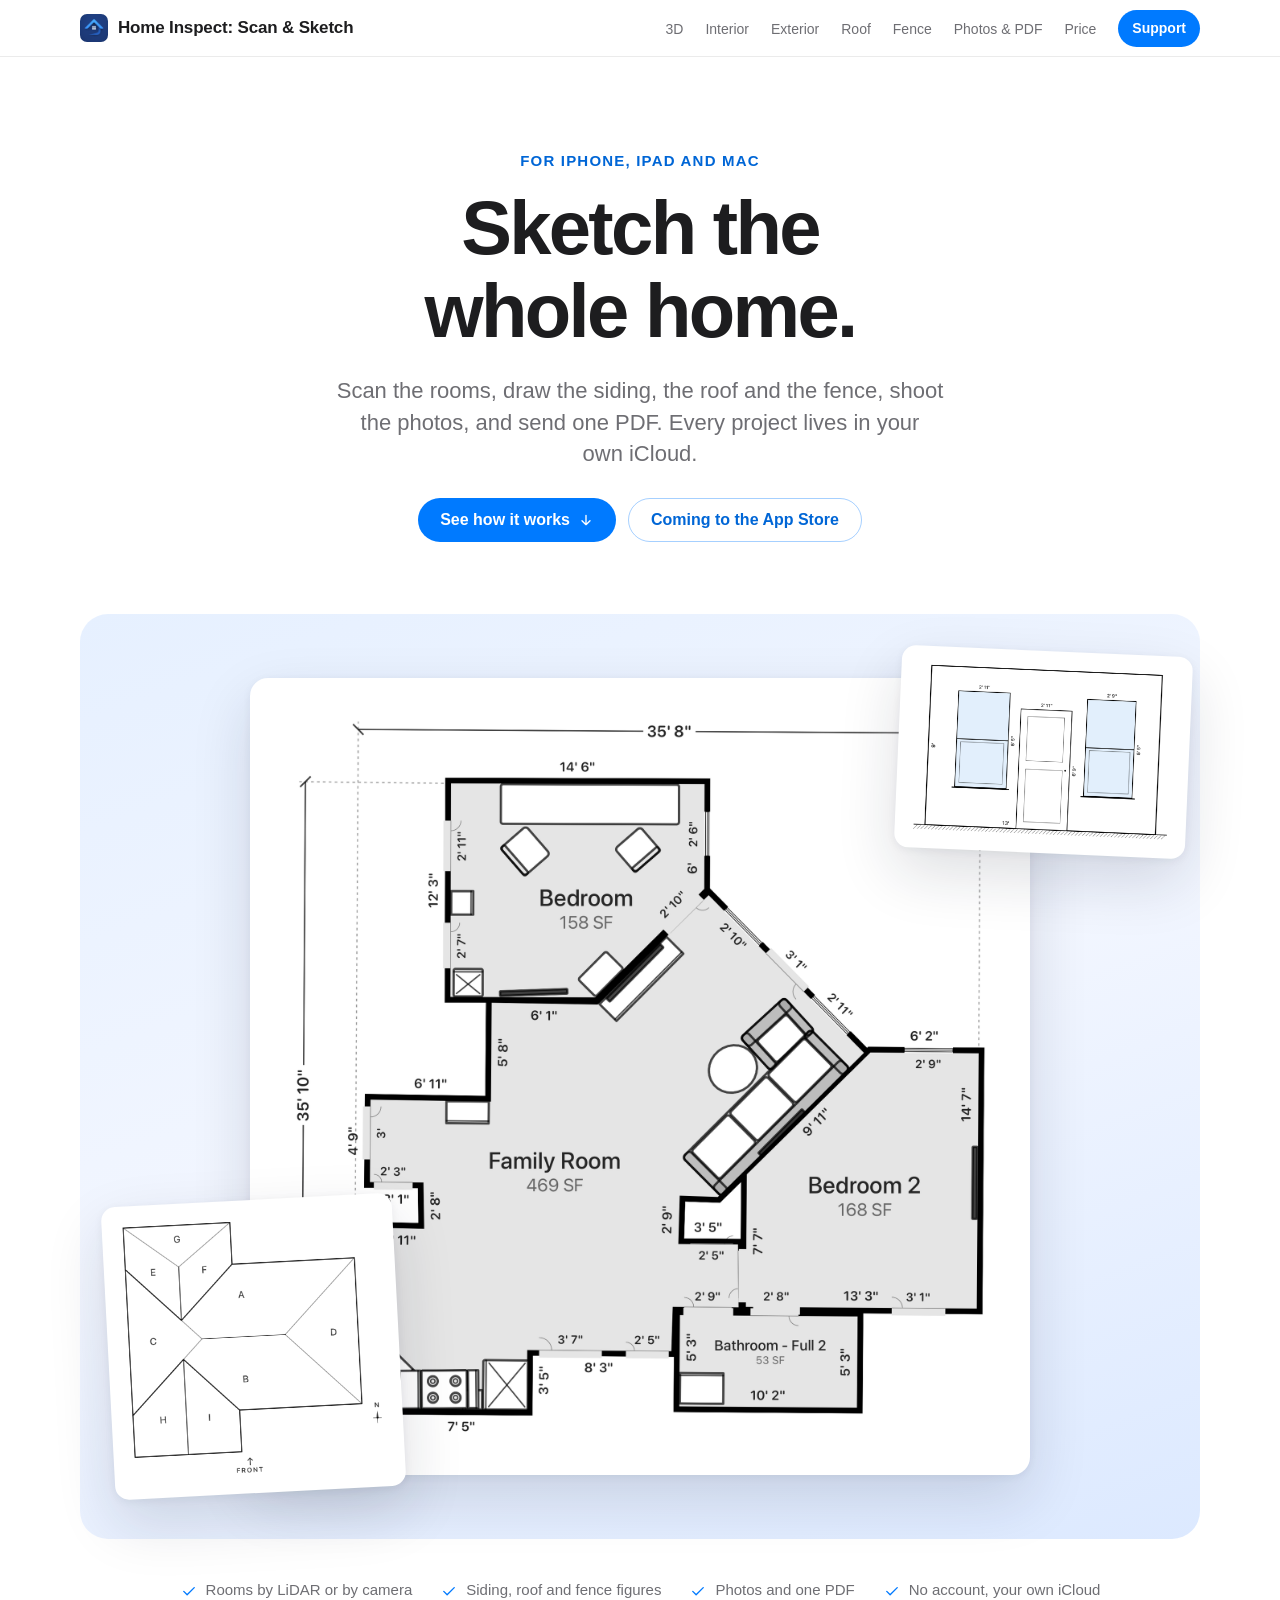
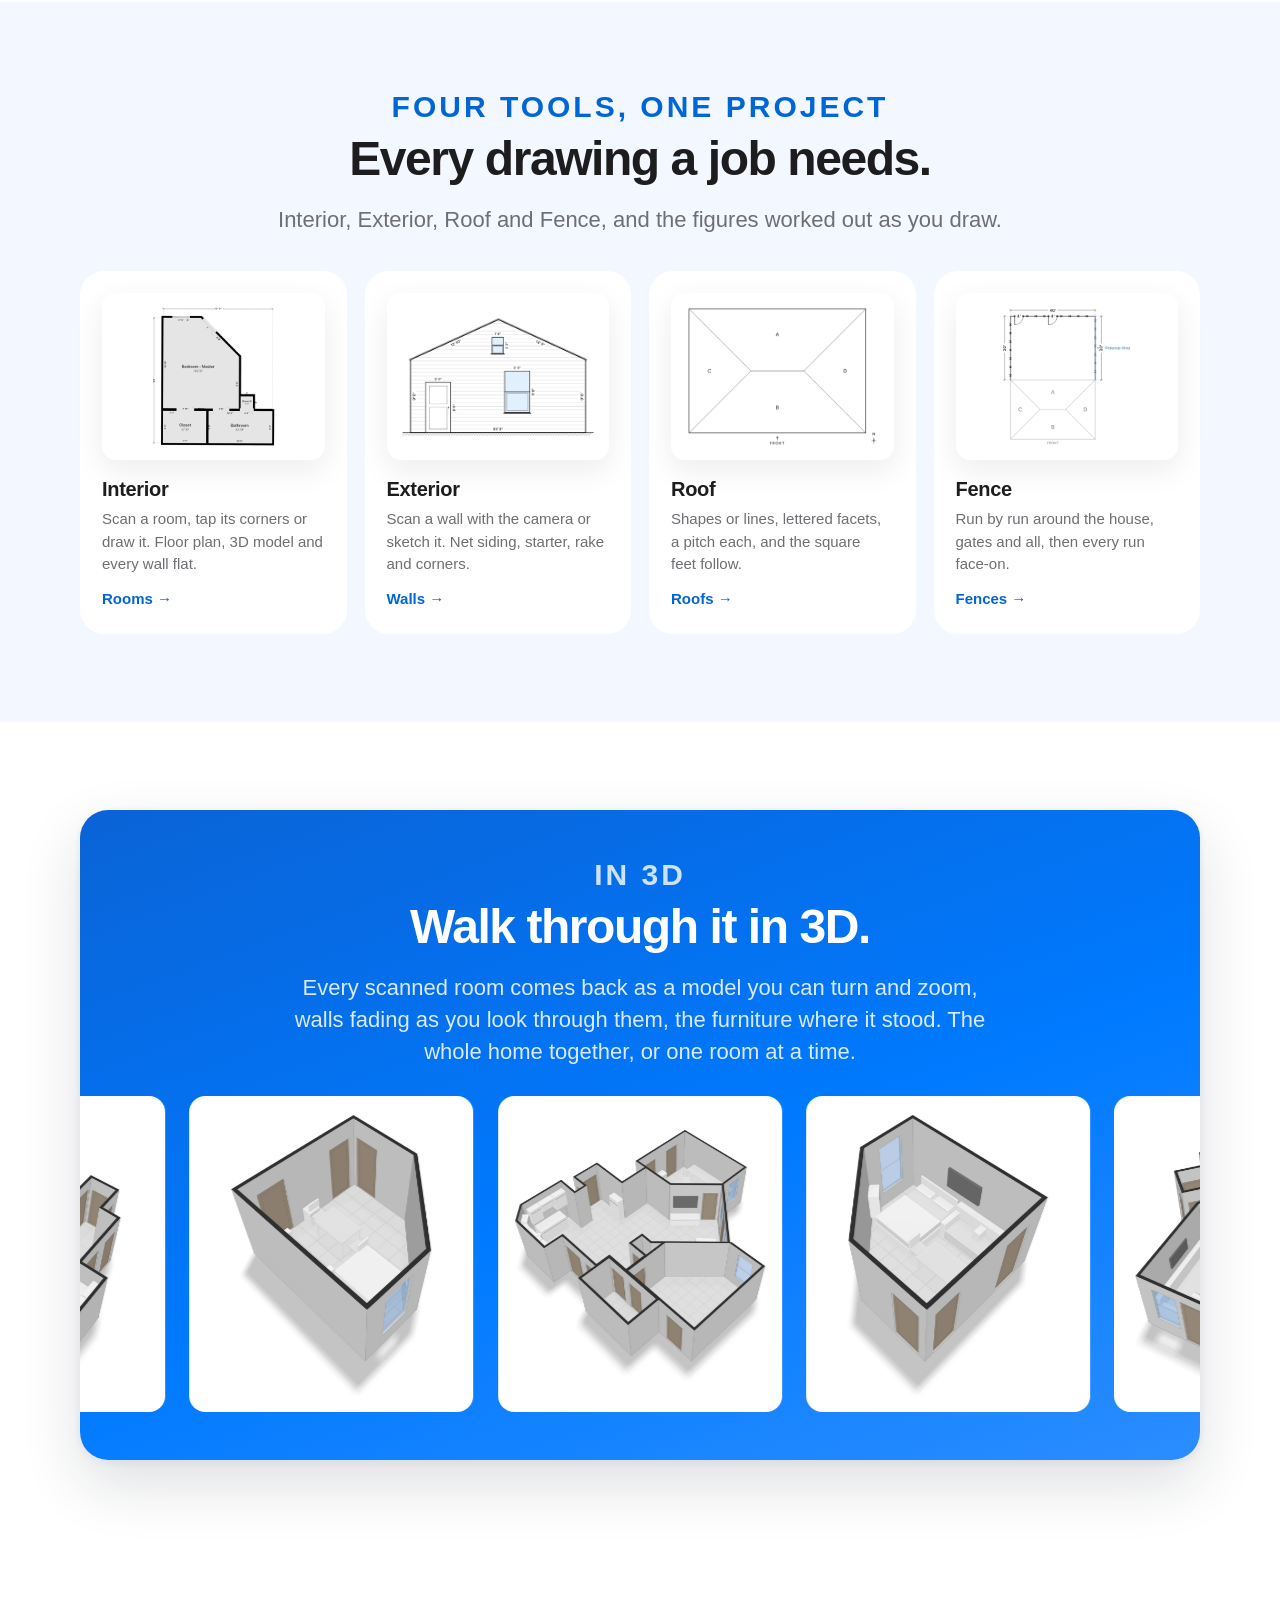
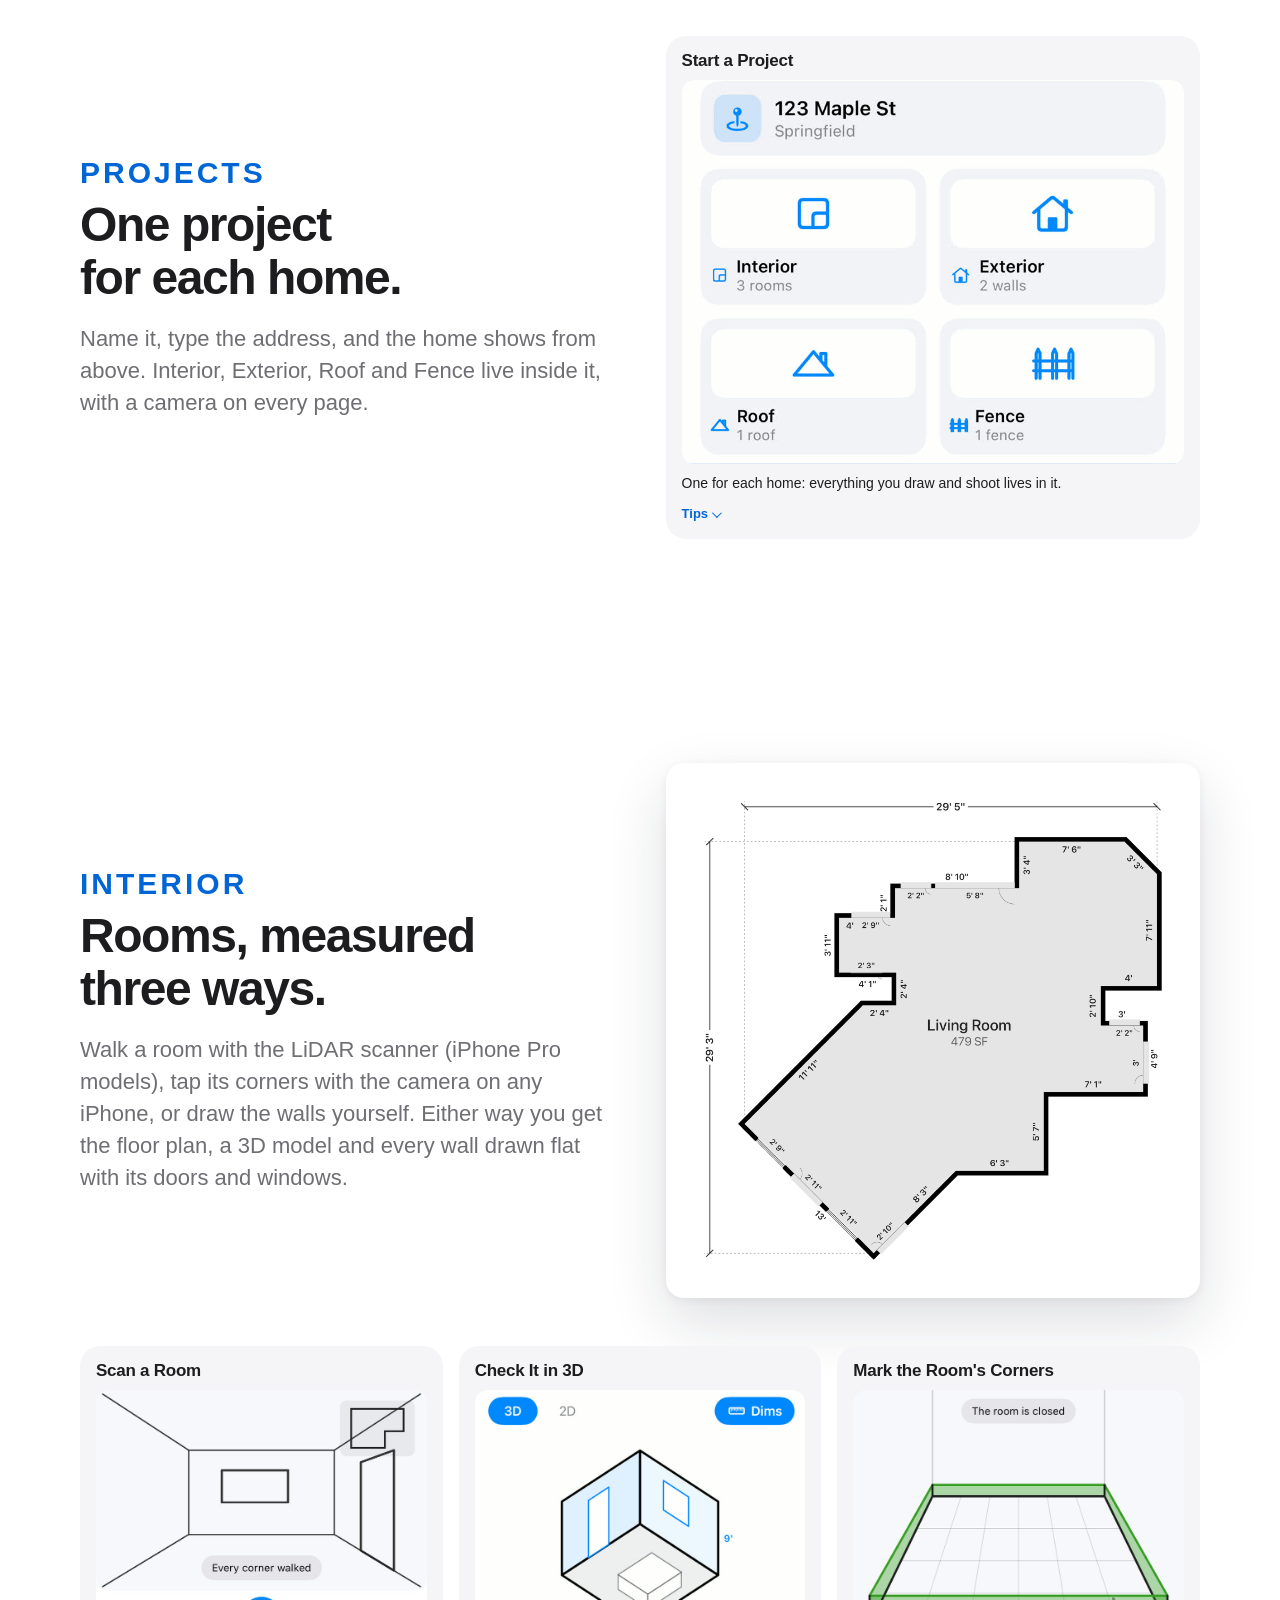
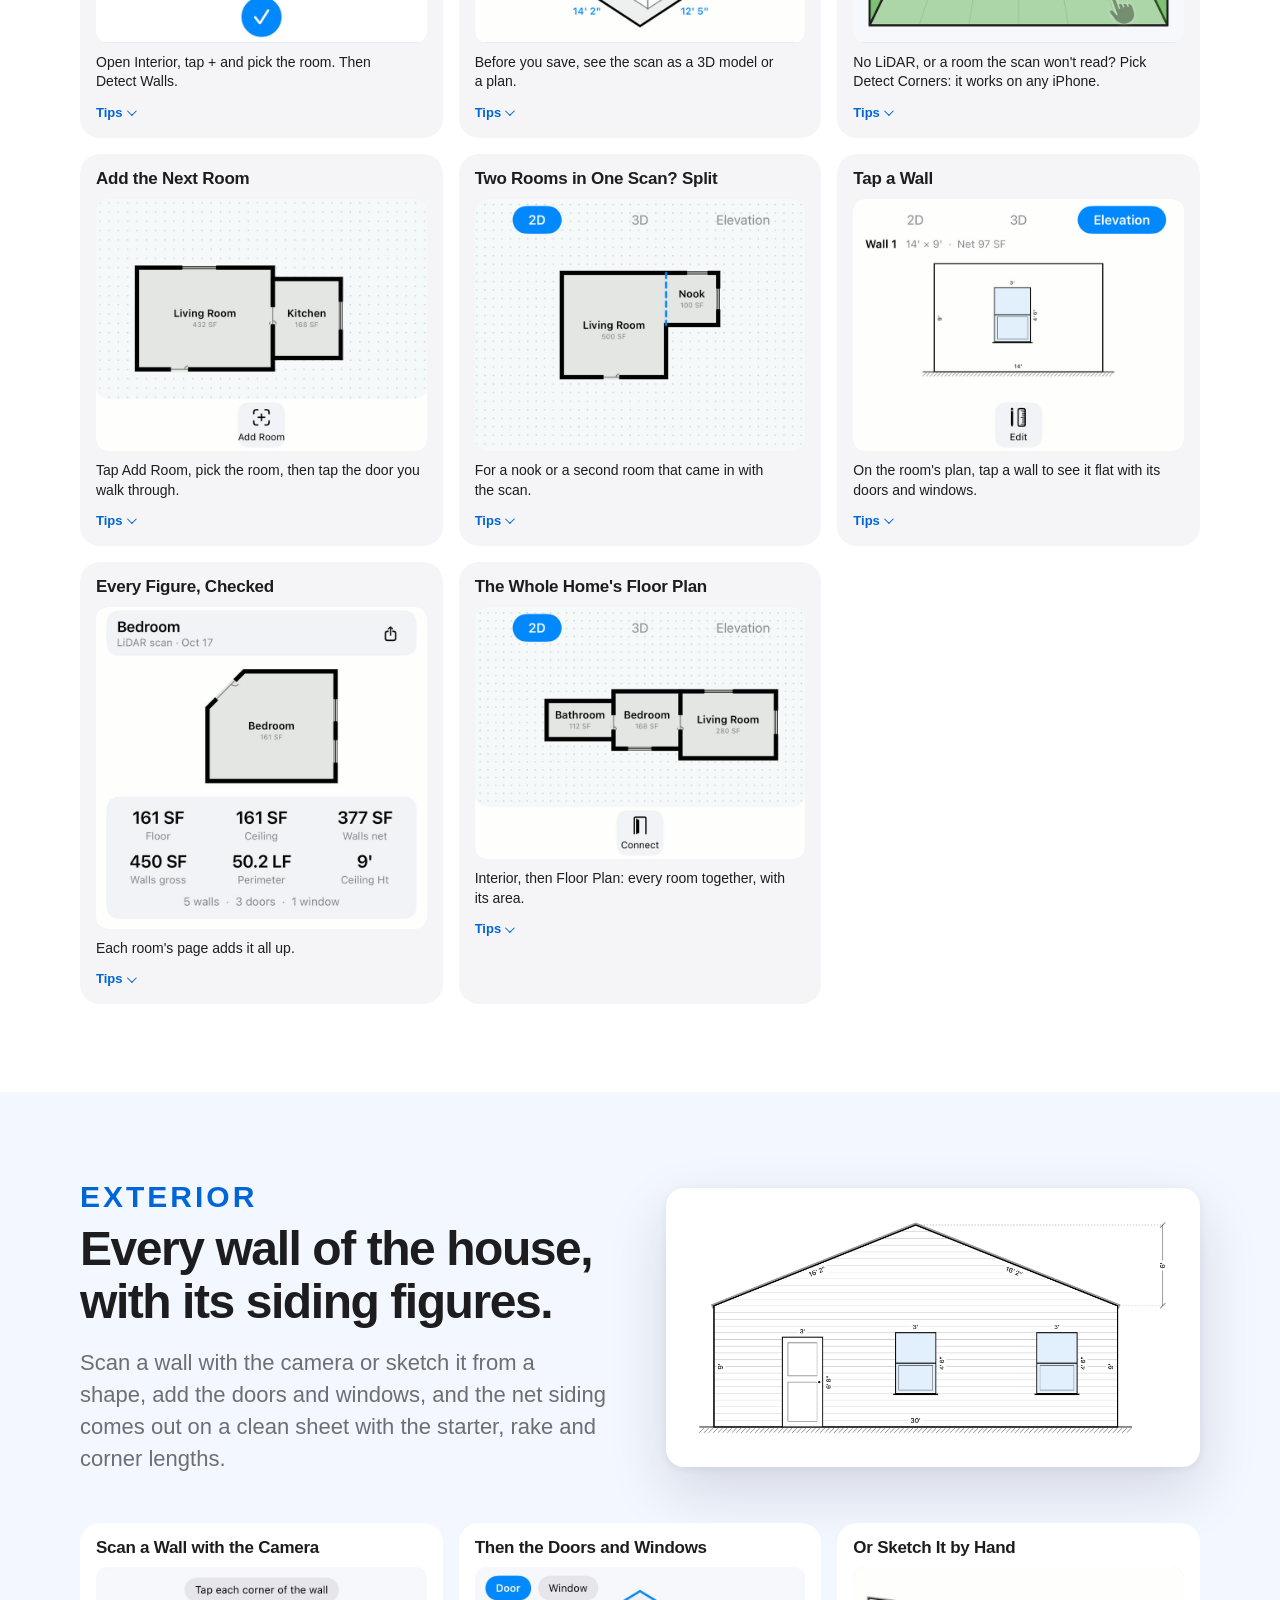
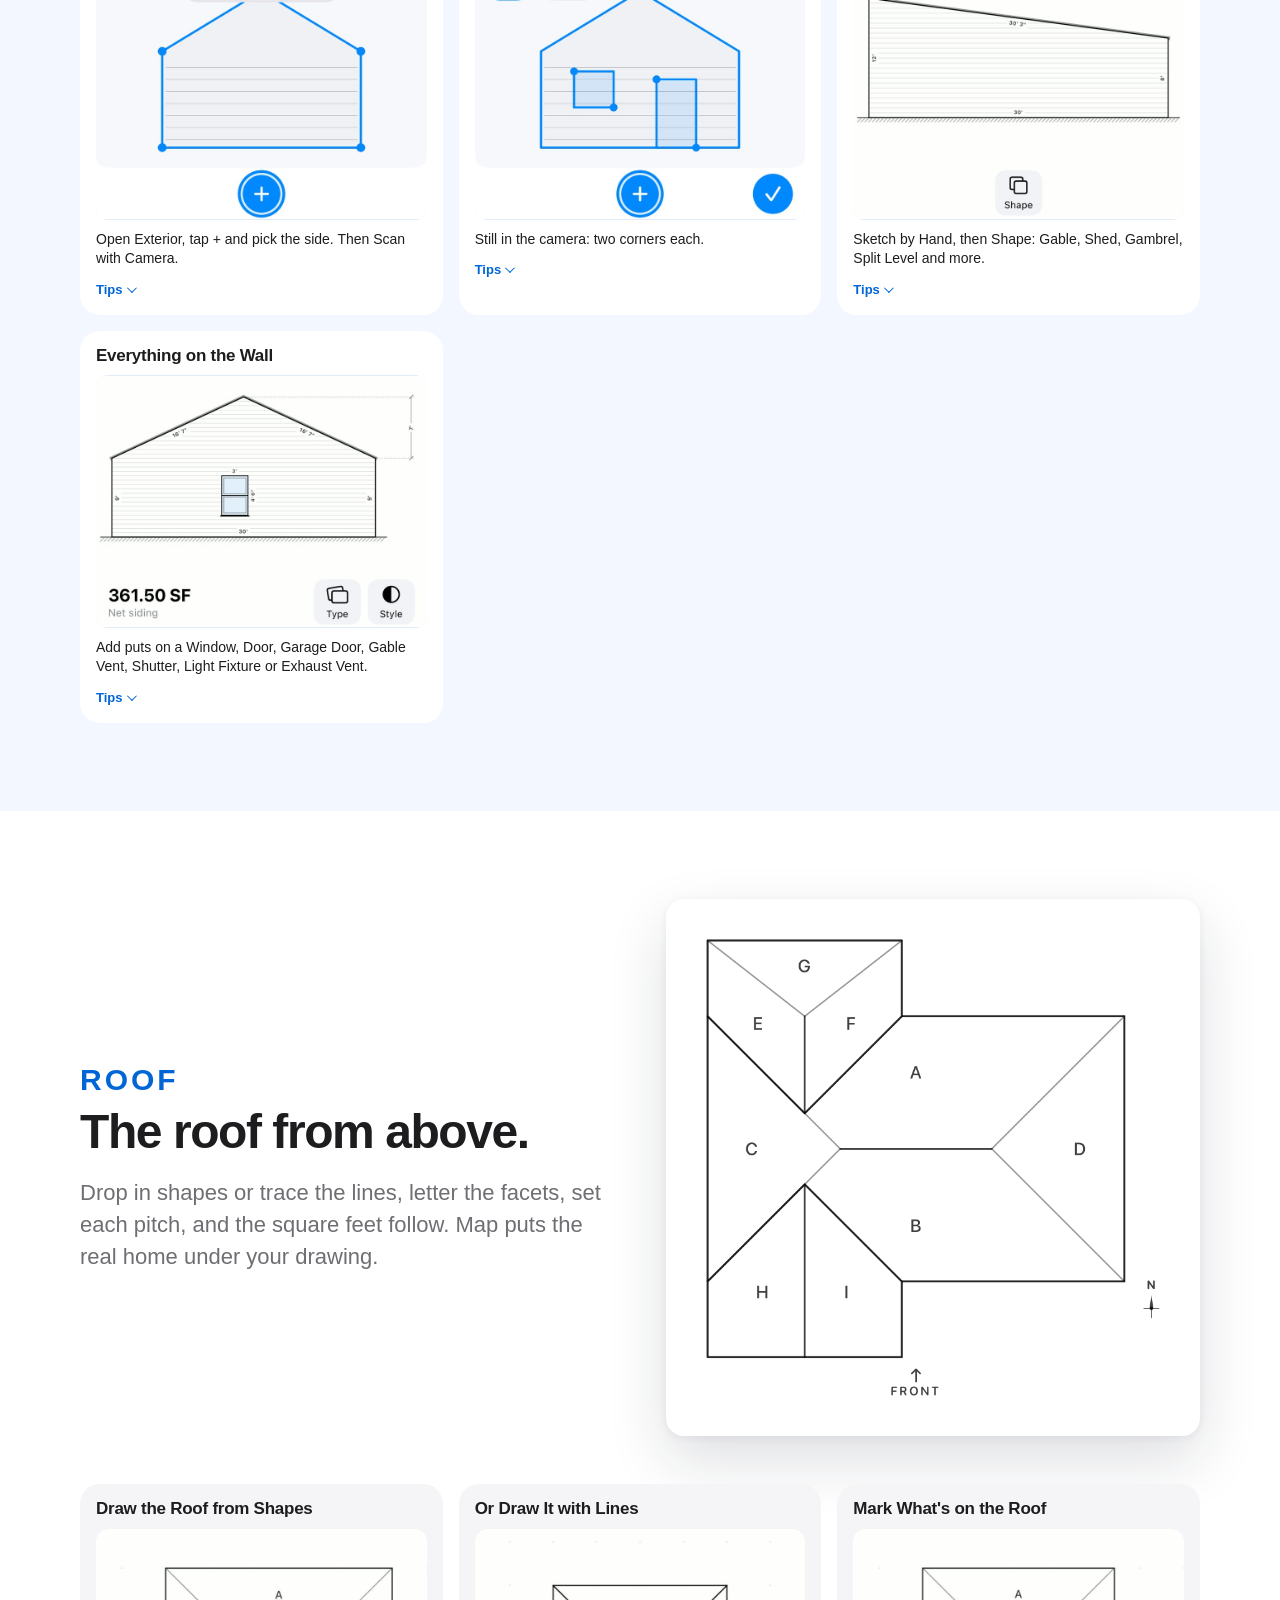
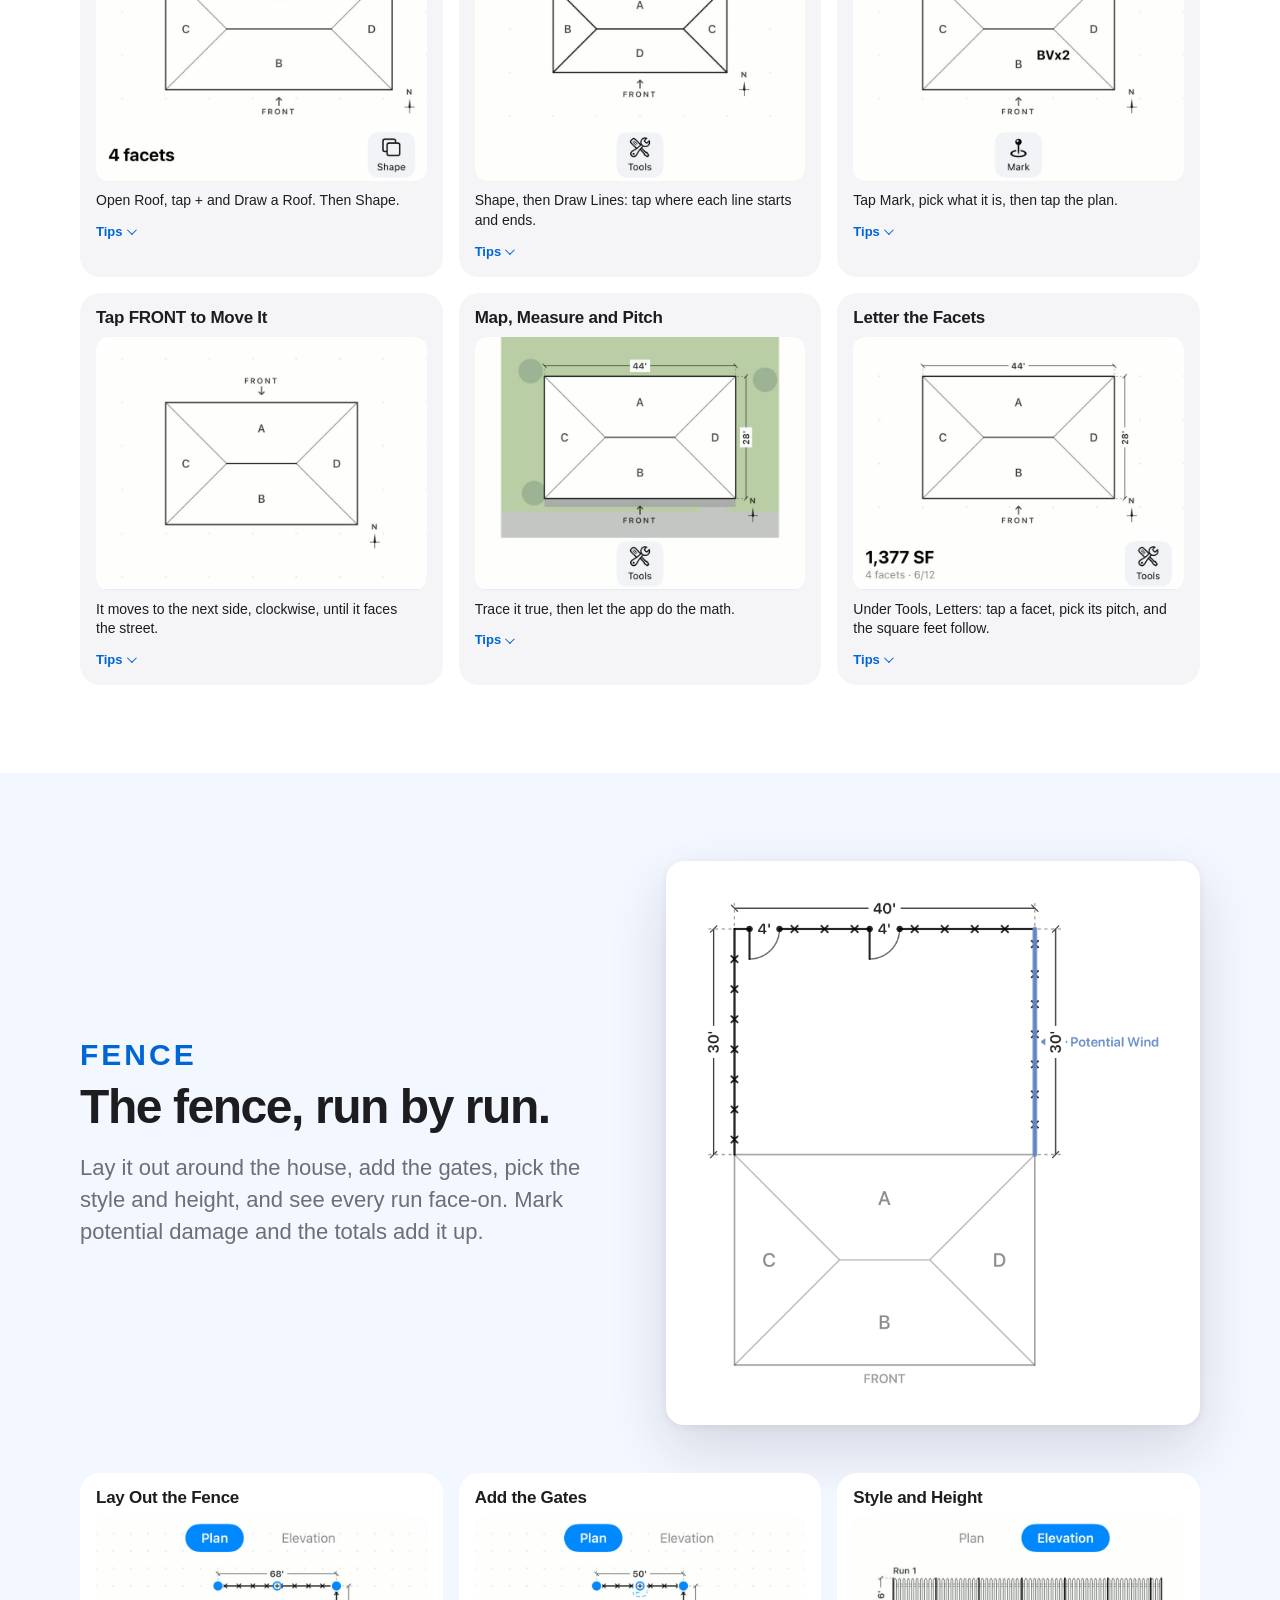
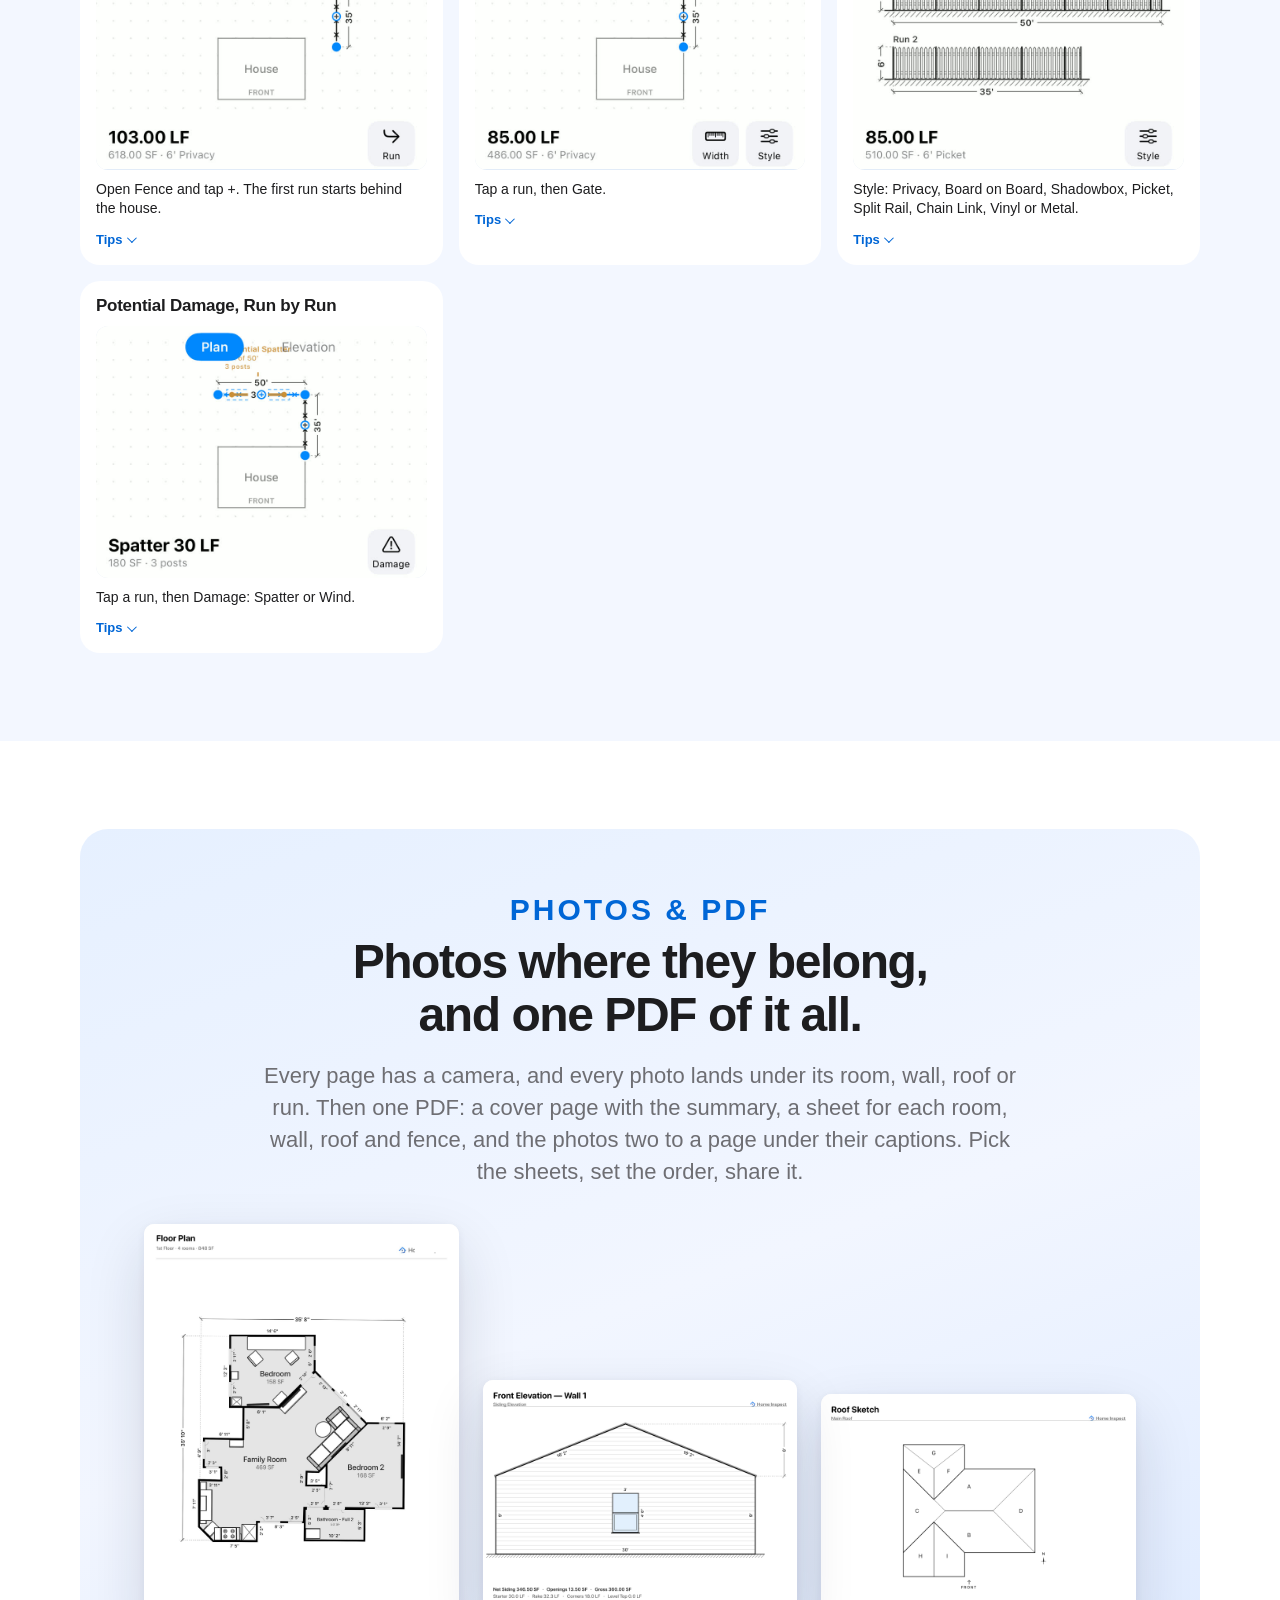
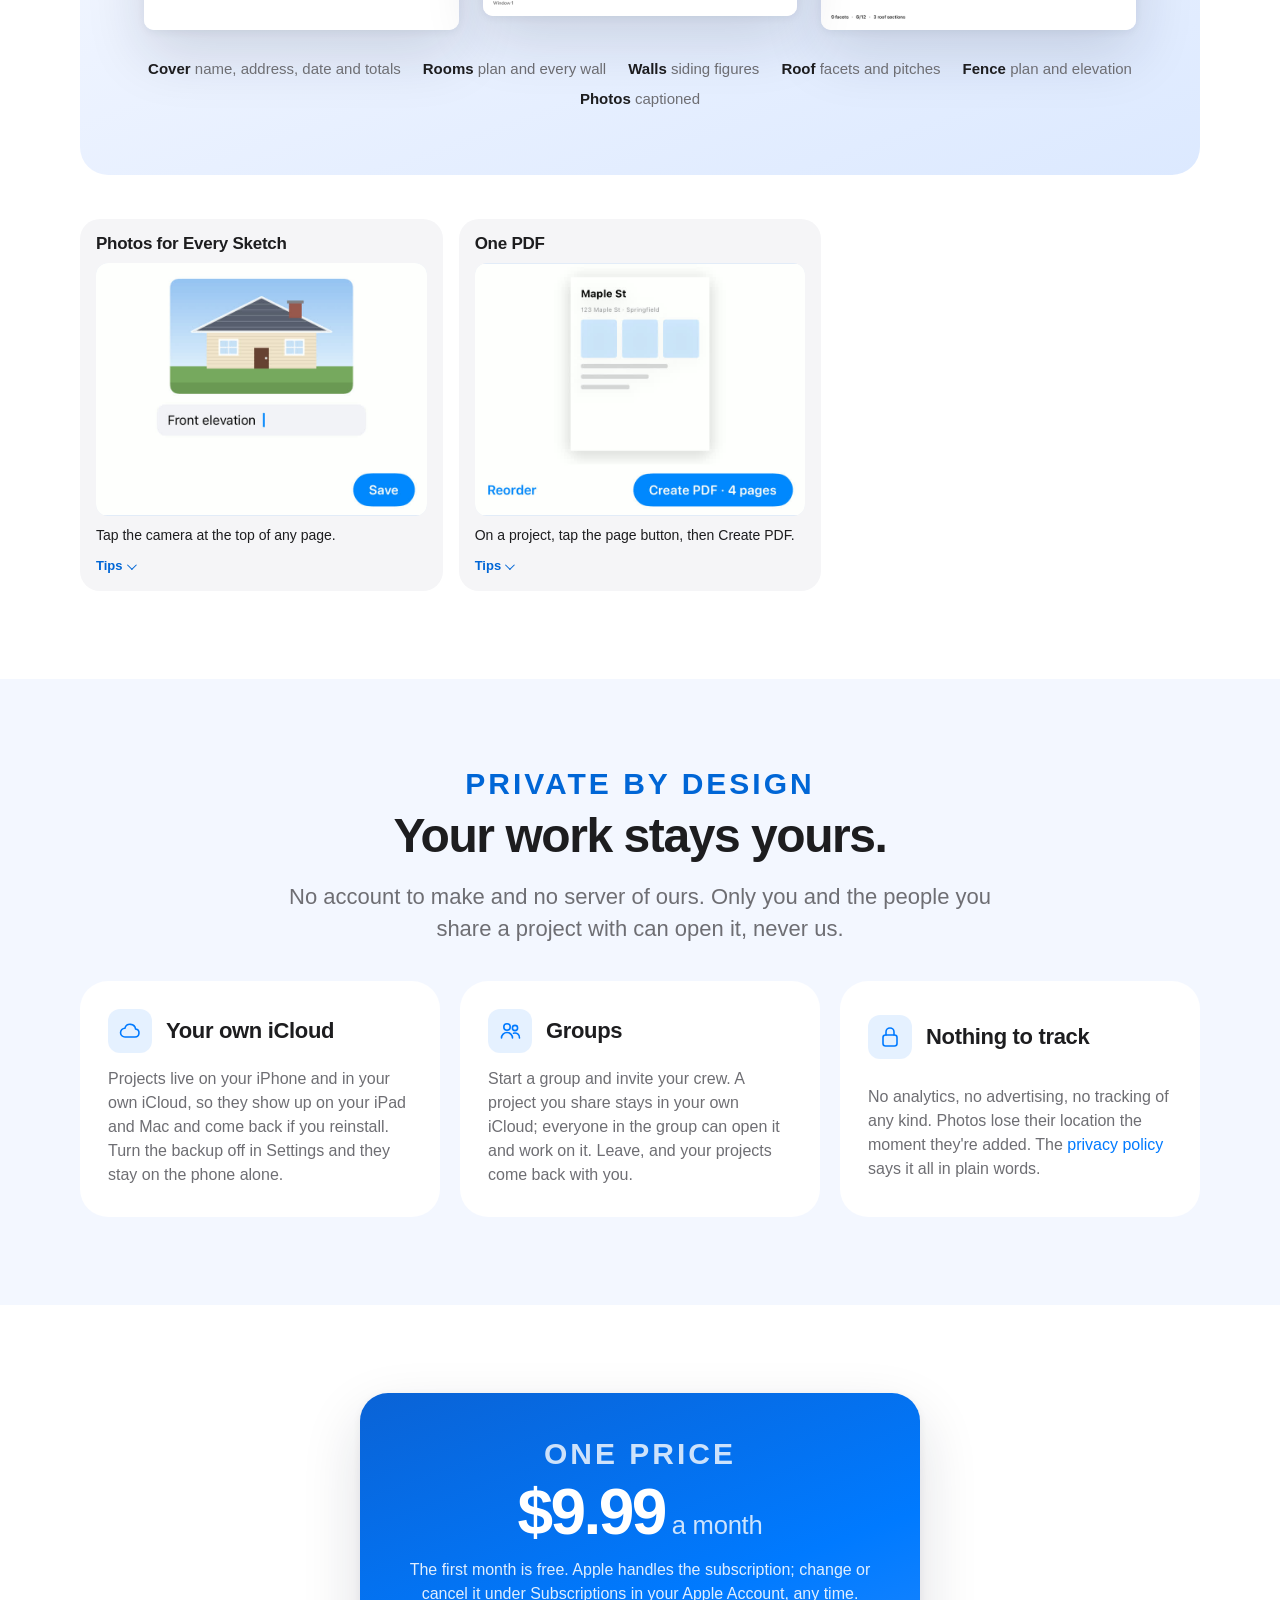
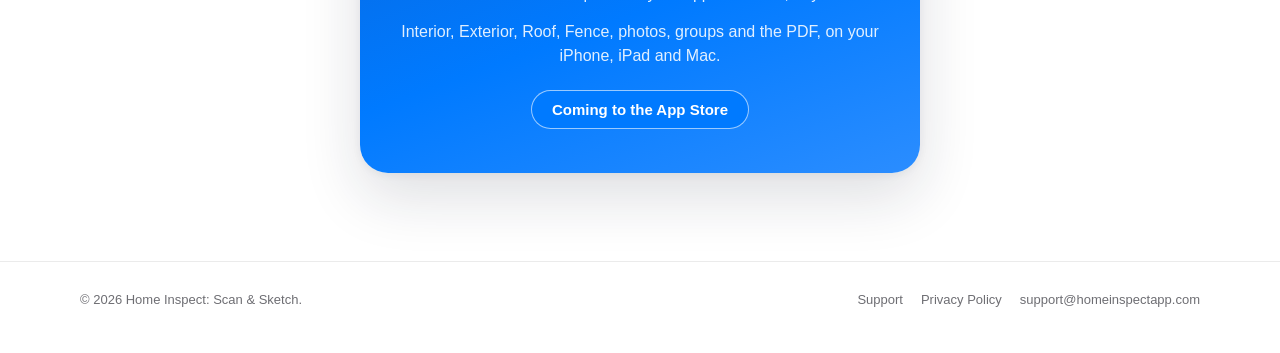
==== commit ed2fa5d9: "The site uses the app's full name, Home Inspect: Scan & Sketch" ====
--- a/index.html
+++ b/index.html
@@ -3,12 +3,12 @@
 <head>
 <meta charset="utf-8">
 <meta name="viewport" content="width=device-width, initial-scale=1, viewport-fit=cover">
-<title>Home Inspect</title>
+<title>Home Inspect: Scan &amp; Sketch</title>
 <meta name="description" content="Sketch the inside, the outside, the roof and the fence of a home on your iPhone, iPad and Mac. Rooms by LiDAR, photos, one PDF, your own iCloud.">
 <link rel="canonical" href="https://homeinspectapp.com/">
 <meta property="og:type" content="website">
-<meta property="og:site_name" content="Home Inspect">
-<meta property="og:title" content="Home Inspect">
+<meta property="og:site_name" content="Home Inspect: Scan &amp; Sketch">
+<meta property="og:title" content="Home Inspect: Scan &amp; Sketch">
 <meta property="og:description" content="Sketch the inside, the outside, the roof and the fence of a home on your iPhone, iPad and Mac. Rooms by LiDAR, photos, one PDF, your own iCloud.">
 <meta property="og:url" content="https://homeinspectapp.com/">
 <meta property="og:image" content="https://homeinspectapp.com/assets/icon-512.png">
@@ -16,10 +16,10 @@
 <meta name="theme-color" content="#ffffff">
 <link rel="icon" href="/assets/icon-64.png" sizes="64x64" type="image/png">
 <link rel="apple-touch-icon" href="/assets/icon-180.png">
-<link rel="stylesheet" href="/assets/site.css?v=0f9575b0">
+<link rel="stylesheet" href="/assets/site.css?v=16fd60ca">
 </head>
 <body>
-<header class="bar"><div class="wrap"><a class="brand" href="/"><img src="/assets/icon-64.png" alt="" width="28" height="28">Home Inspect</a><nav aria-label="Pages"><a href="/#models" class="more">3D</a><a href="/#interior" class="more">Interior</a><a href="/#exterior" class="more">Exterior</a><a href="/#roof" class="more">Roof</a><a href="/#fence" class="more">Fence</a><a href="/#photos" class="more">Photos &amp; PDF</a><a href="/#price" class="more">Price</a><a href="/support" class="pill">Support</a></nav></div></header>
+<header class="bar"><div class="wrap"><a class="brand" href="/"><img src="/assets/icon-64.png" alt="" width="28" height="28">Home Inspect: Scan &amp; Sketch</a><nav aria-label="Pages"><a href="/#models" class="more">3D</a><a href="/#interior" class="more">Interior</a><a href="/#exterior" class="more">Exterior</a><a href="/#roof" class="more">Roof</a><a href="/#fence" class="more">Fence</a><a href="/#photos" class="more">Photos &amp; PDF</a><a href="/#price" class="more">Price</a><a href="/support" class="pill">Support</a></nav></div></header>
 <main>
 <section class="hero"><div class="wrap">
   <div class="eyebrow">For iPhone, iPad and Mac</div>
@@ -93,7 +93,7 @@
 <section id="roof" class=""><div class="wrap">
 <div class="split rise"><div class="head"><div class="eyebrow">Roof</div><h2>The roof from above.</h2><p class="lead">Drop in shapes or trace the lines, letter the facets, set each pitch, and the square feet follow. Map puts the real home under your drawing.</p></div><div class="sheet"><img src="/assets/sketches/roof.png" alt="A roof from above, nine lettered facets" width="1536" height="1546" loading="eager"></div></div>
 <div class="steps">
-<article class="step rise"><h3>Draw the Roof from Shapes</h3><div class="pic"><video muted playsinline preload="none" data-pic="roofShapes" data-v="a6882f49" poster="/assets/tips/roofShapes-last.jpg?v=a6882f49" aria-label="Draw the Roof from Shapes, as the app shows it"></video></div><p class="lead">Open Roof, tap + and Draw a Roof. Then Shape.</p><details class="more"><summary>Tips</summary><ul class="tips"><li>Tap a shape to add it, drag it into place, pull a side to size it.</li><li>Style sets Hip, Gable, Dutch or Clipped ends, Gambrel, Mansard or Flat, and the material.</li><li>Under Tools, Letters: tap a facet to set its letter and pitch, join it or split it.</li></ul></details></article>
+<article class="step rise"><h3>Draw the Roof from Shapes</h3><div class="pic"><video muted playsinline preload="none" data-pic="roofShapes" data-v="a6882f49" poster="/assets/tips/roofShapes-last.jpg?v=a6882f49" aria-label="Draw the Roof from Shapes, as the app shows it"></video></div><p class="lead">Open Roof, tap + and Draw a Roof. Then Shape.</p><details class="more"><summary>Tips</summary><ul class="tips"><li>Tap a shape to add it, drag it into place, pull a side to size it.</li><li>Style sets Hip, Gable, Dutch or Clipped ends, Gambrel, Mansard or Flat.</li><li>Under Tools, Letters: tap a facet to set its letter and pitch, join it or split it.</li></ul></details></article>
 <article class="step rise"><h3>Or Draw It with Lines</h3><div class="pic"><video muted playsinline preload="none" data-pic="roofLines" data-v="0b036587" poster="/assets/tips/roofLines-last.jpg?v=0b036587" aria-label="Or Draw It with Lines, as the app shows it"></video></div><p class="lead">Shape, then Draw Lines: tap where each line starts and ends.</p><details class="more"><summary>Tips</summary><ul class="tips"><li>Trace the roof's edges, ridges, hips and valleys line by line.</li><li>Under Tools, Letters: tap a shape your lines close to letter it, or Letter All does every one.</li><li>Tap a lettered facet to set its pitch, and the roof's square feet follow.</li></ul></details></article>
 <article class="step rise"><h3>Mark What's on the Roof</h3><div class="pic"><video muted playsinline preload="none" data-pic="roofMarks" data-v="068cbcf9" poster="/assets/tips/roofMarks-last.jpg?v=068cbcf9" aria-label="Mark What's on the Roof, as the app shows it"></video></div><p class="lead">Tap Mark, pick what it is, then tap the plan.</p><details class="more"><summary>Tips</summary><ul class="tips"><li>Test squares, vents, pipe jacks, chimneys, skylights, satellites, solar panels and tarps.</li><li>Note puts your own words anywhere on the plan.</li></ul></details></article>
 <article class="step rise"><h3>Tap FRONT to Move It</h3><div class="pic"><video muted playsinline preload="none" data-pic="roofFront" data-v="f6f338ec" poster="/assets/tips/roofFront-last.jpg?v=f6f338ec" aria-label="Tap FRONT to Move It, as the app shows it"></video></div><p class="lead">It moves to the next side, clockwise, until it faces the street.</p><details class="more"><summary>Tips</summary><ul class="tips"><li>The facets take their names from it: Front Slope, Right Slope and so on.</li><li>Tap the compass to turn north a quarter.</li></ul></details></article>
@@ -144,7 +144,7 @@
 </div></section>
 </main>
 
-<footer><div class="wrap"><div>© 2026 Home Inspect.</div><nav aria-label="More"><a href="/support">Support</a><a href="/privacy">Privacy Policy</a><a href="mailto:support@homeinspectapp.com">support@homeinspectapp.com</a></nav></div></footer>
+<footer><div class="wrap"><div>© 2026 Home Inspect: Scan &amp; Sketch.</div><nav aria-label="More"><a href="/support">Support</a><a href="/privacy">Privacy Policy</a><a href="mailto:support@homeinspectapp.com">support@homeinspectapp.com</a></nav></div></footer>
 <script src="/assets/site.js?v=1da380a2"></script>
 </body>
 </html>
--- a/assets/site.css
+++ b/assets/site.css
@@ -70,6 +70,8 @@
 @media (hover: hover) { .bar nav a:hover { text-decoration: none; color: var(--fg); } .bar nav .pill:hover { color: #fff; } }
 .bar nav .pill { background: var(--blue); color: #fff; padding: 8px 14px; border-radius: 999px; font-weight: 600; }
 @media (max-width: 760px) { .bar nav .more { display: none; } }
+/* The full name (Home Inspect: Scan & Sketch) beside Support on a phone, down to 375 pt wide. */
+@media (max-width: 440px) { .bar .wrap { gap: 10px; } .brand { font-size: 0.875rem; gap: 8px; white-space: nowrap; } }
 
 /* Sections */
 section { padding-block: clamp(40px, 7vw, 88px); scroll-margin-top: 64px; }
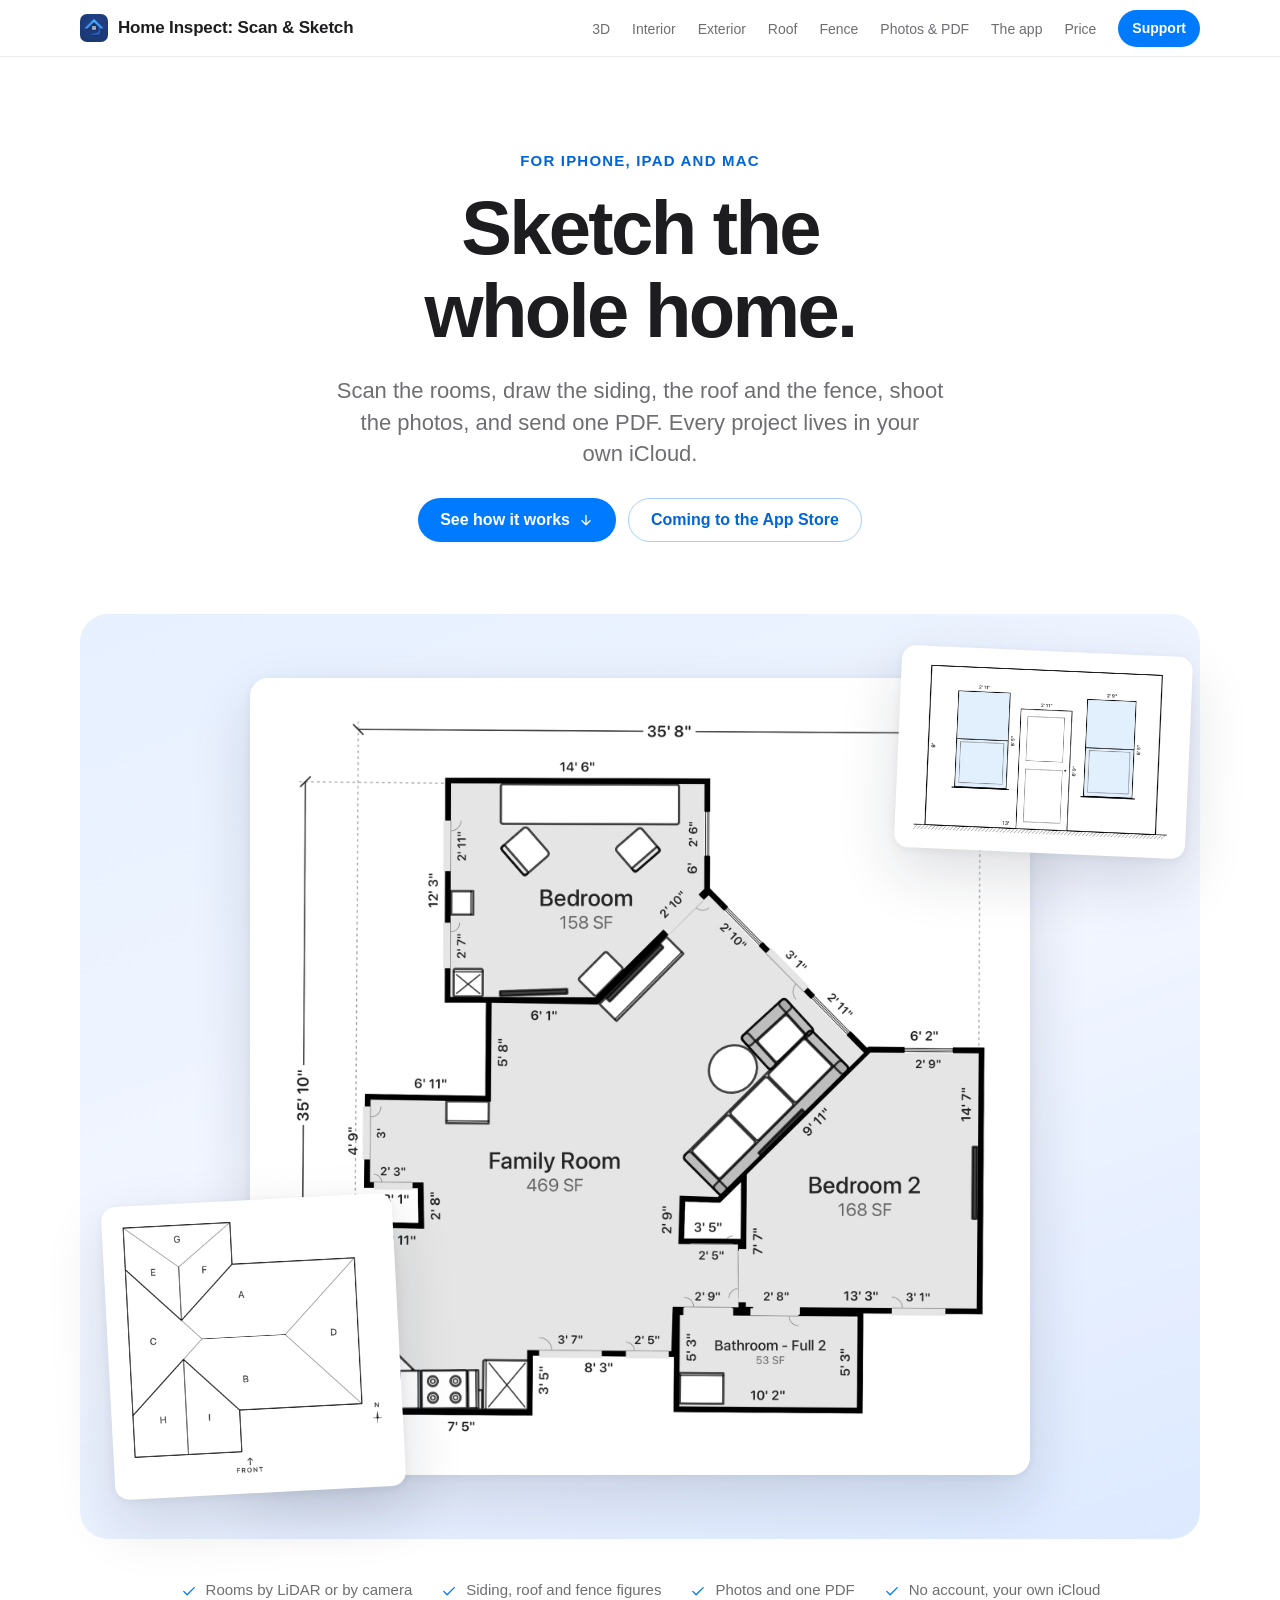
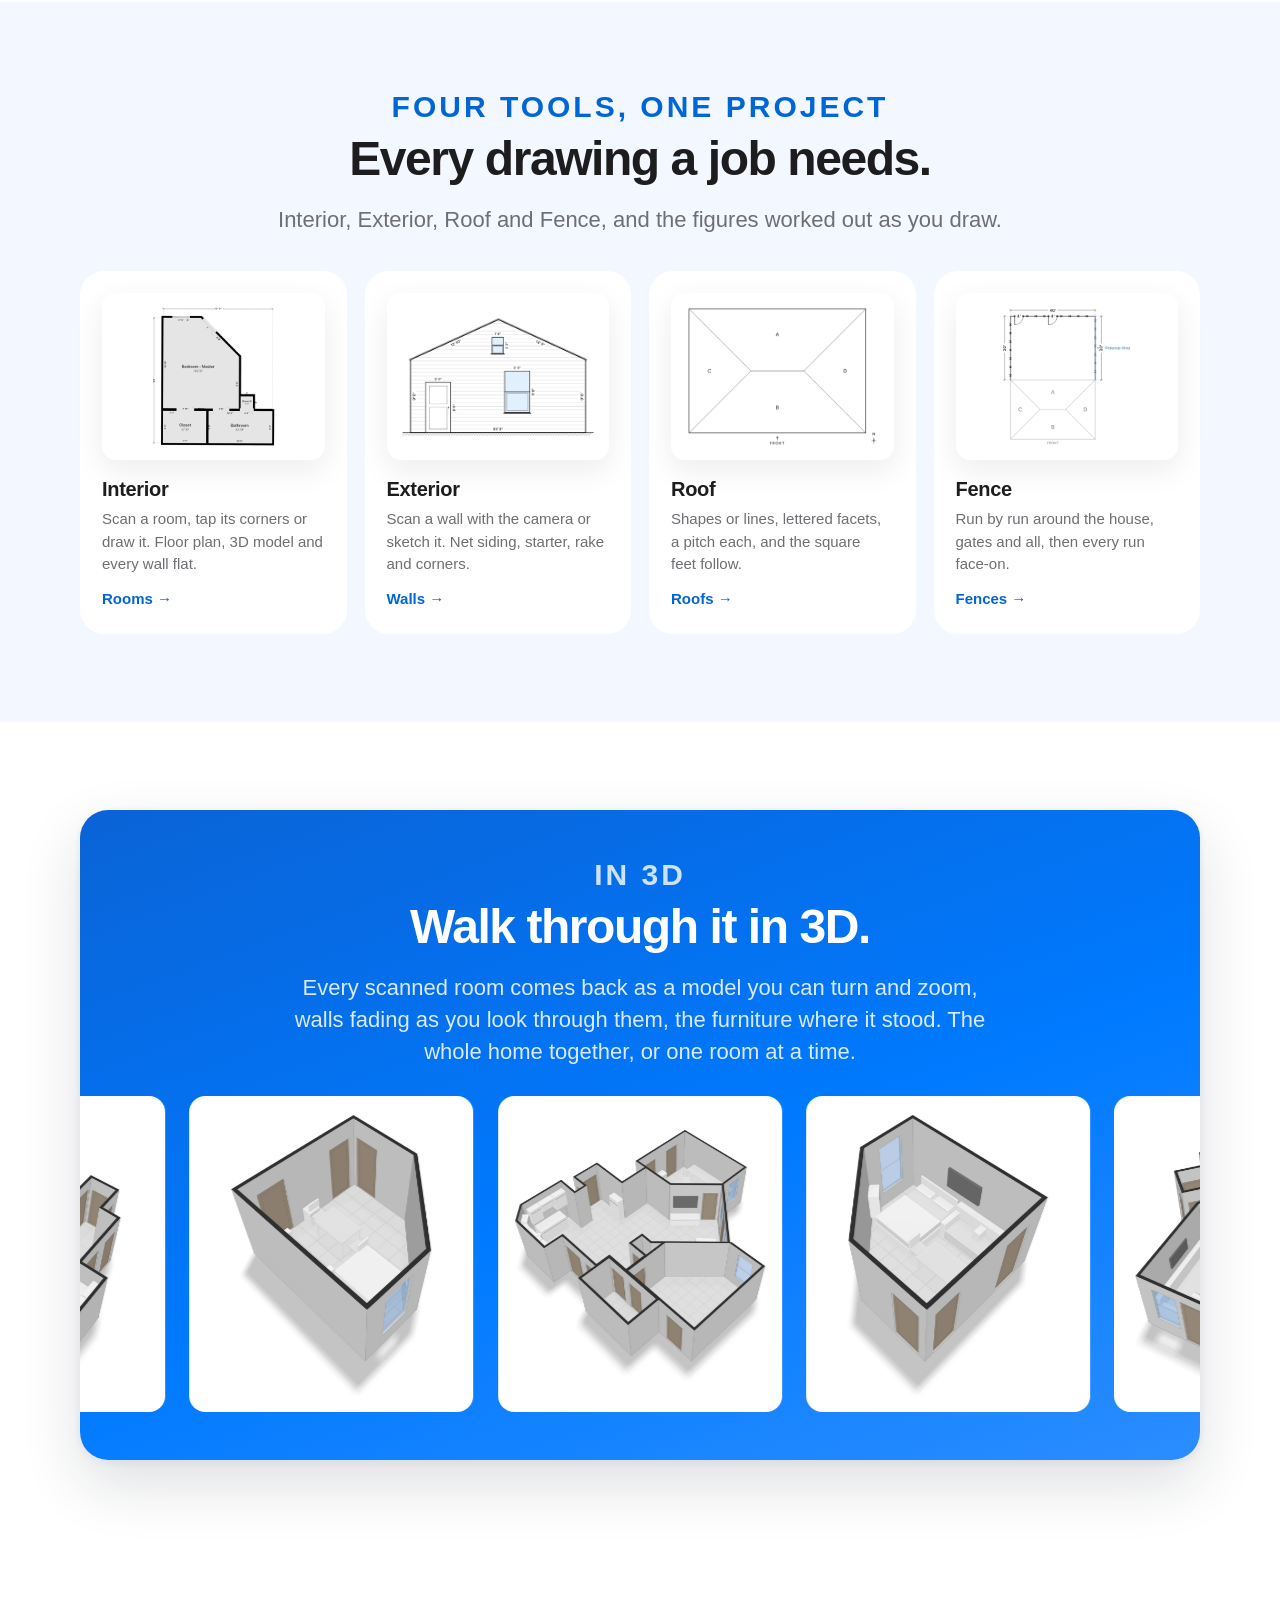
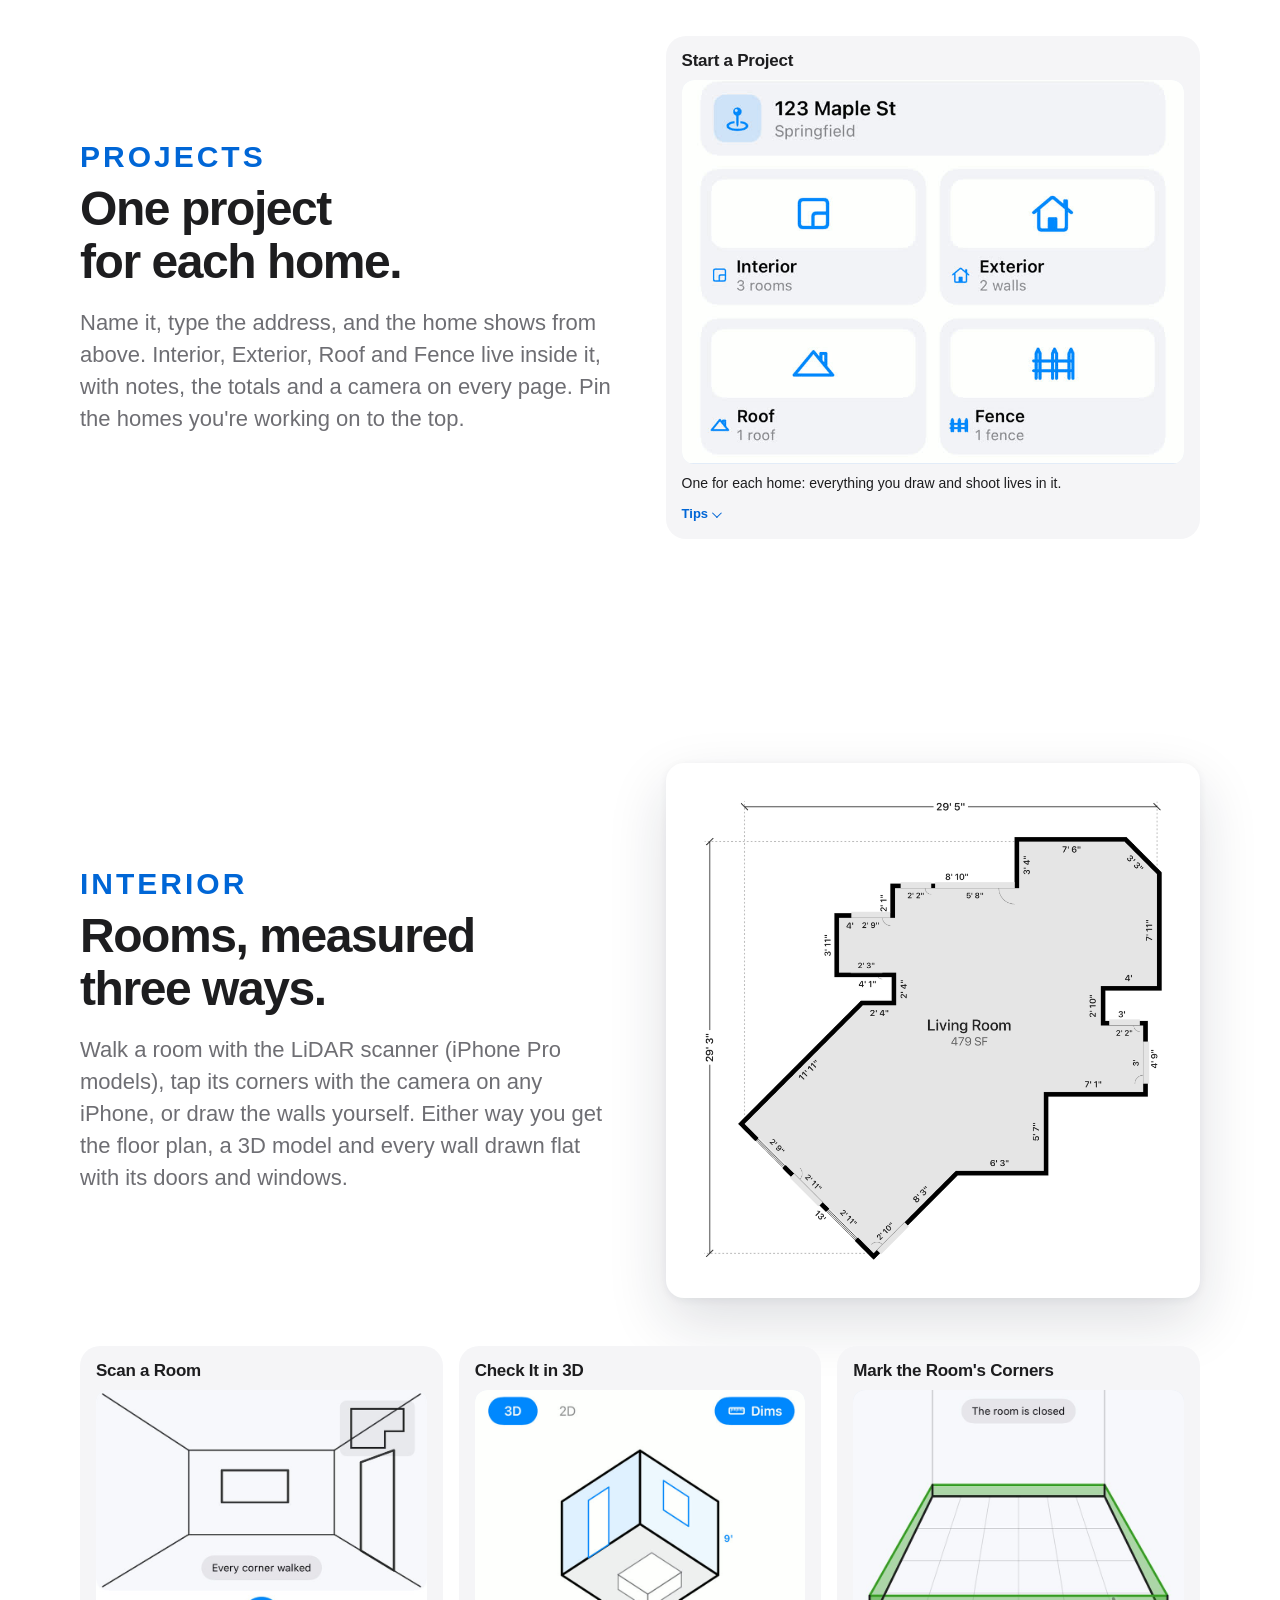
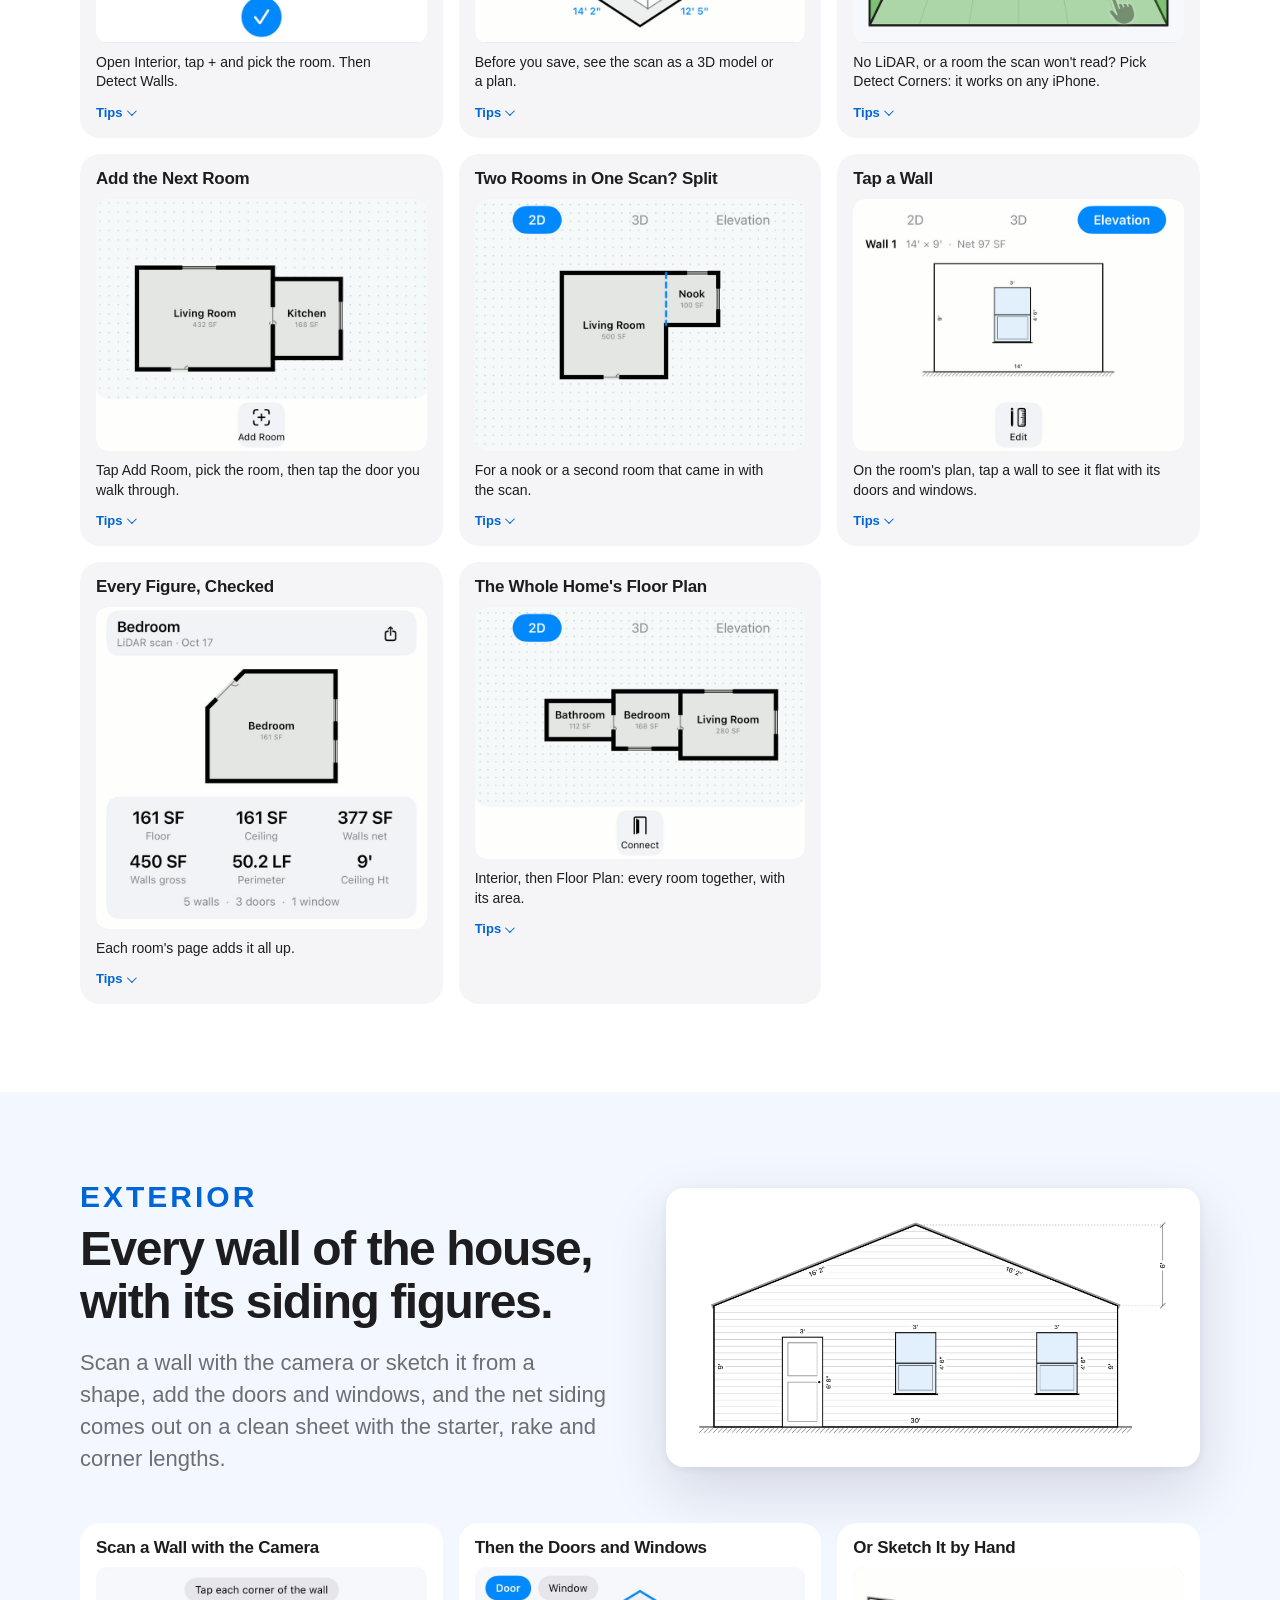
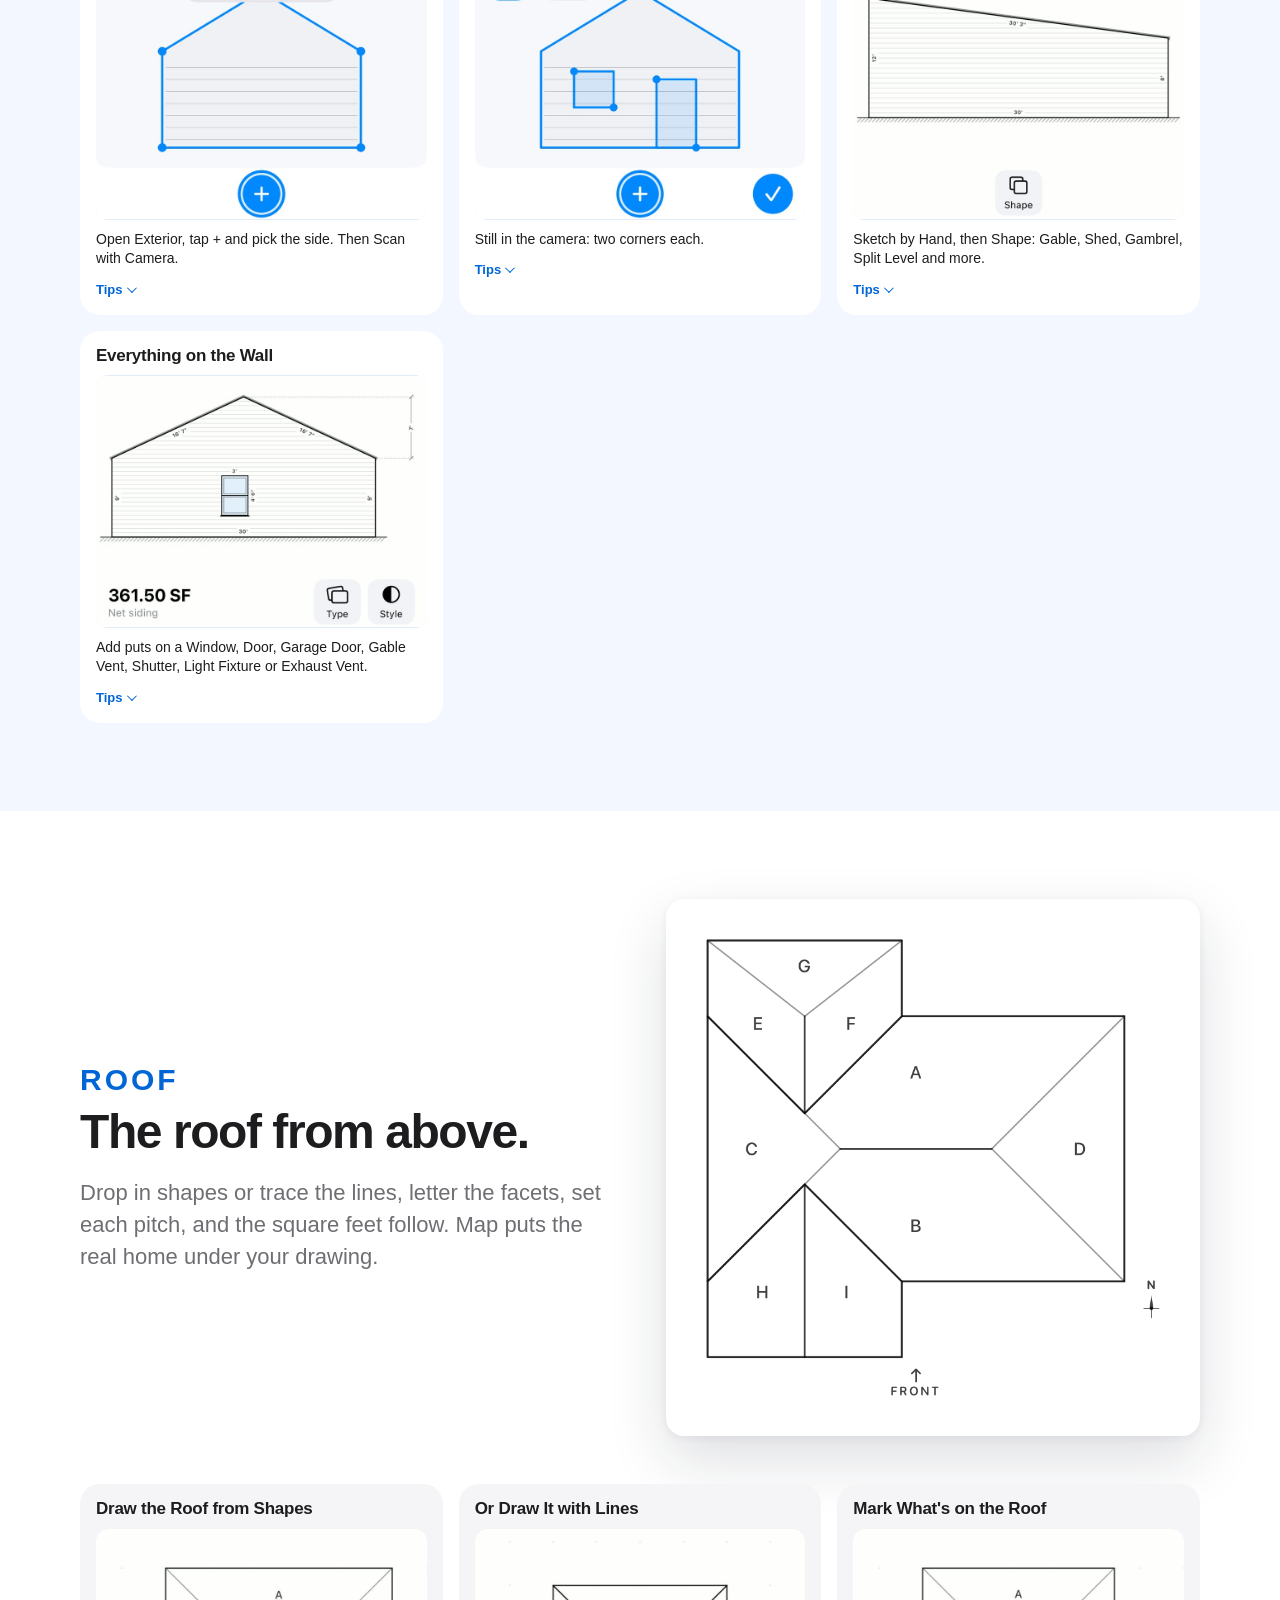
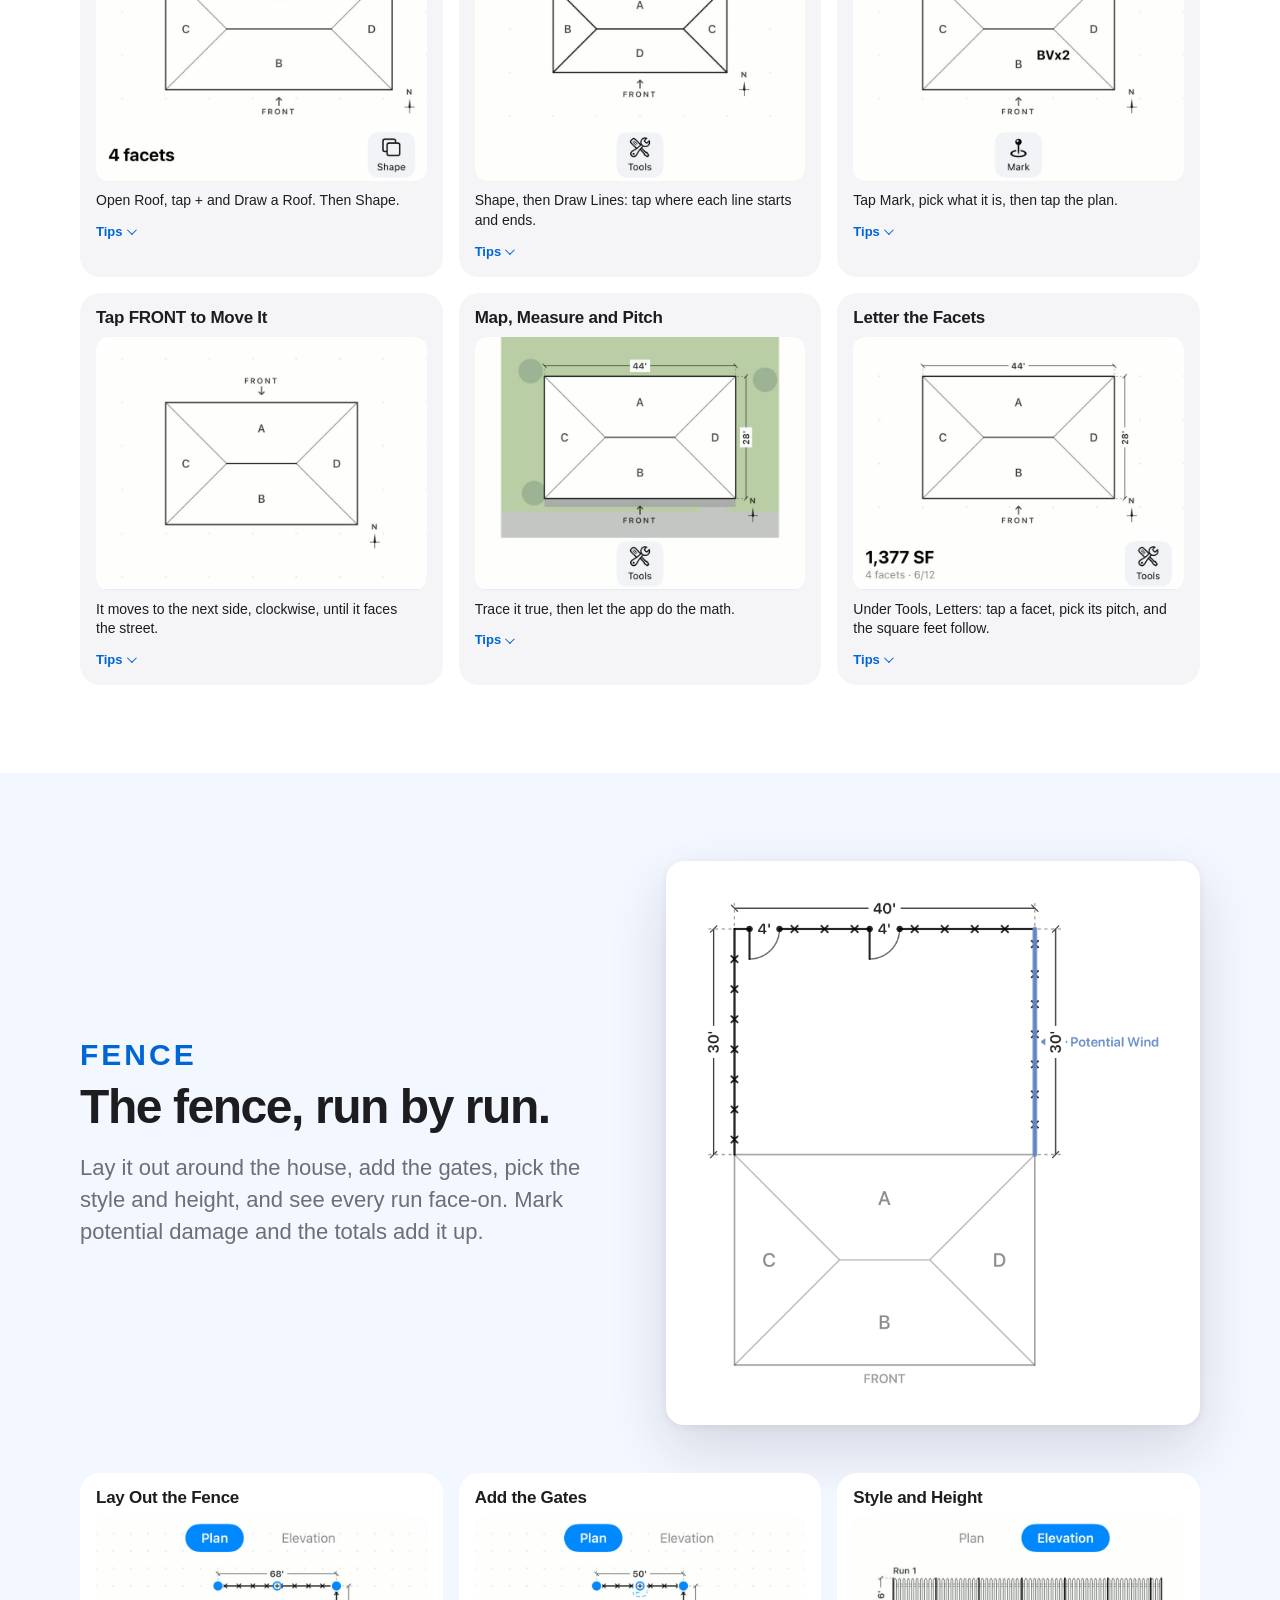
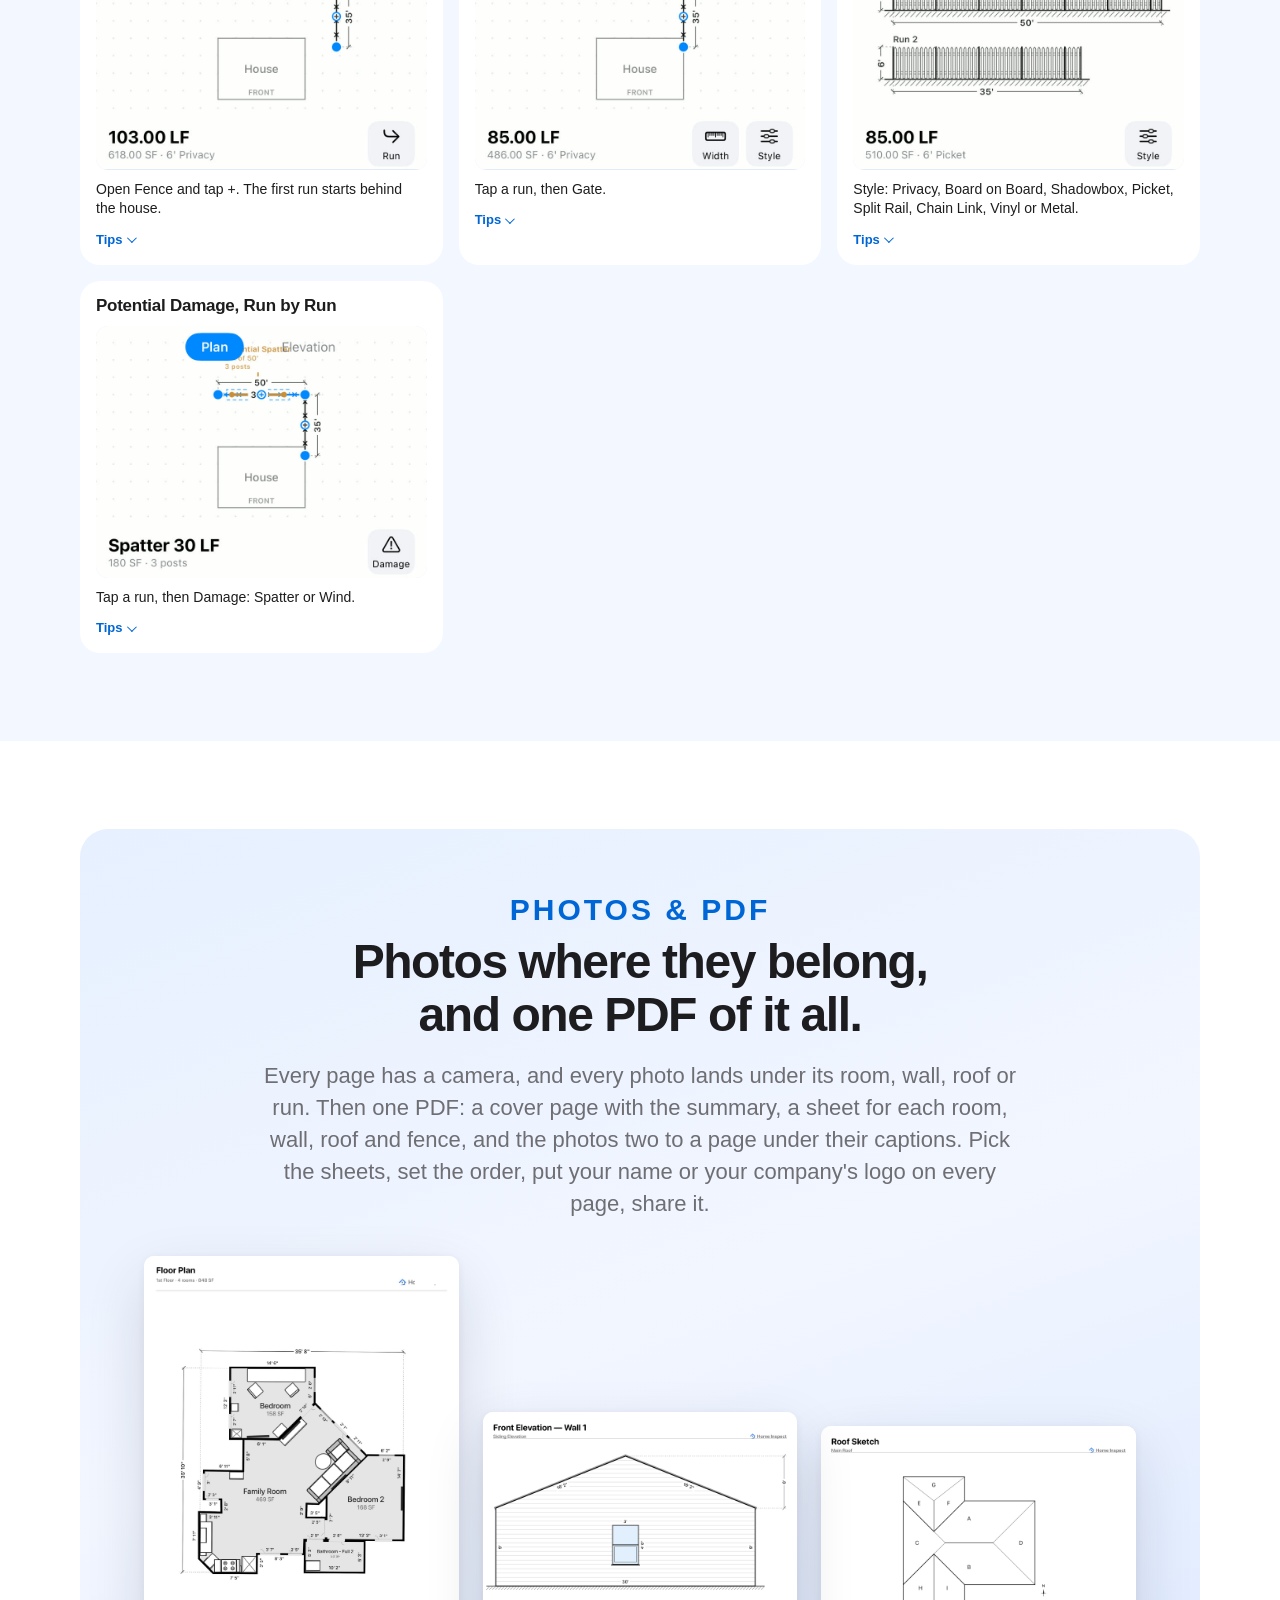
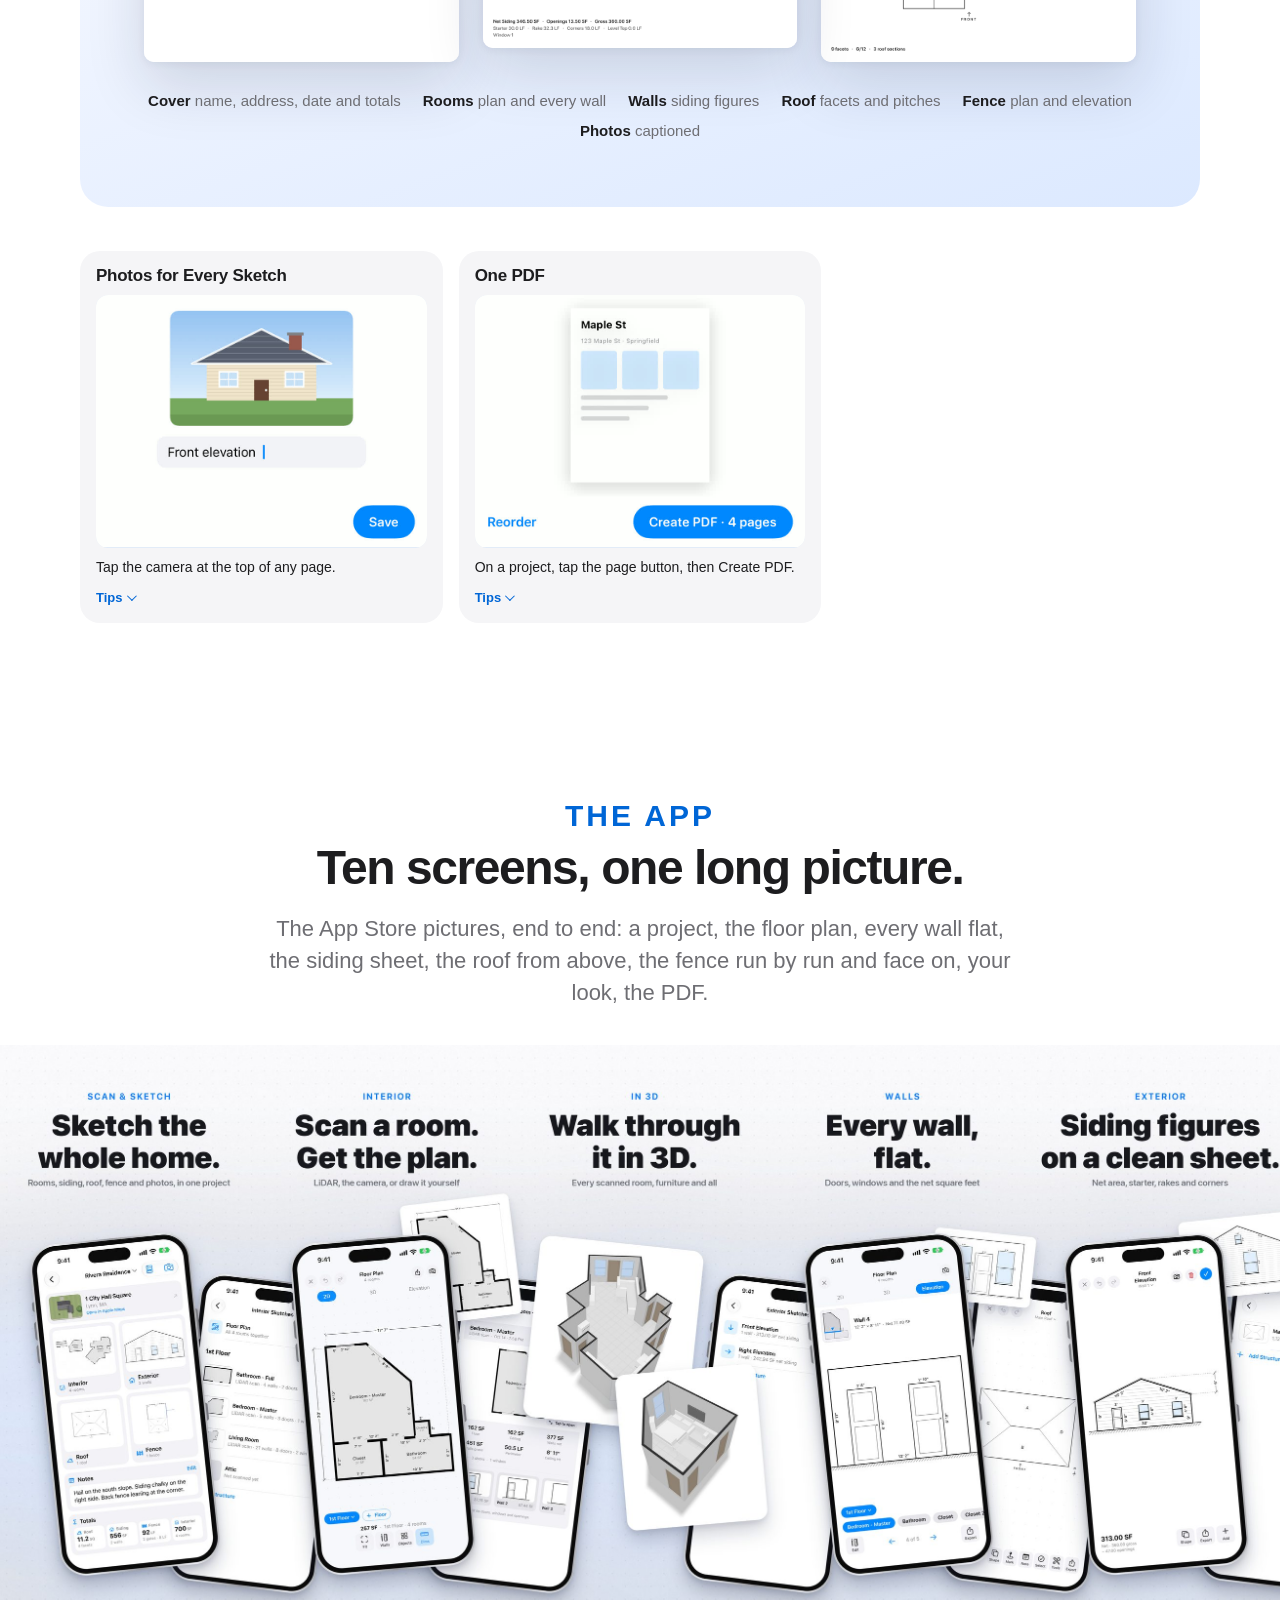
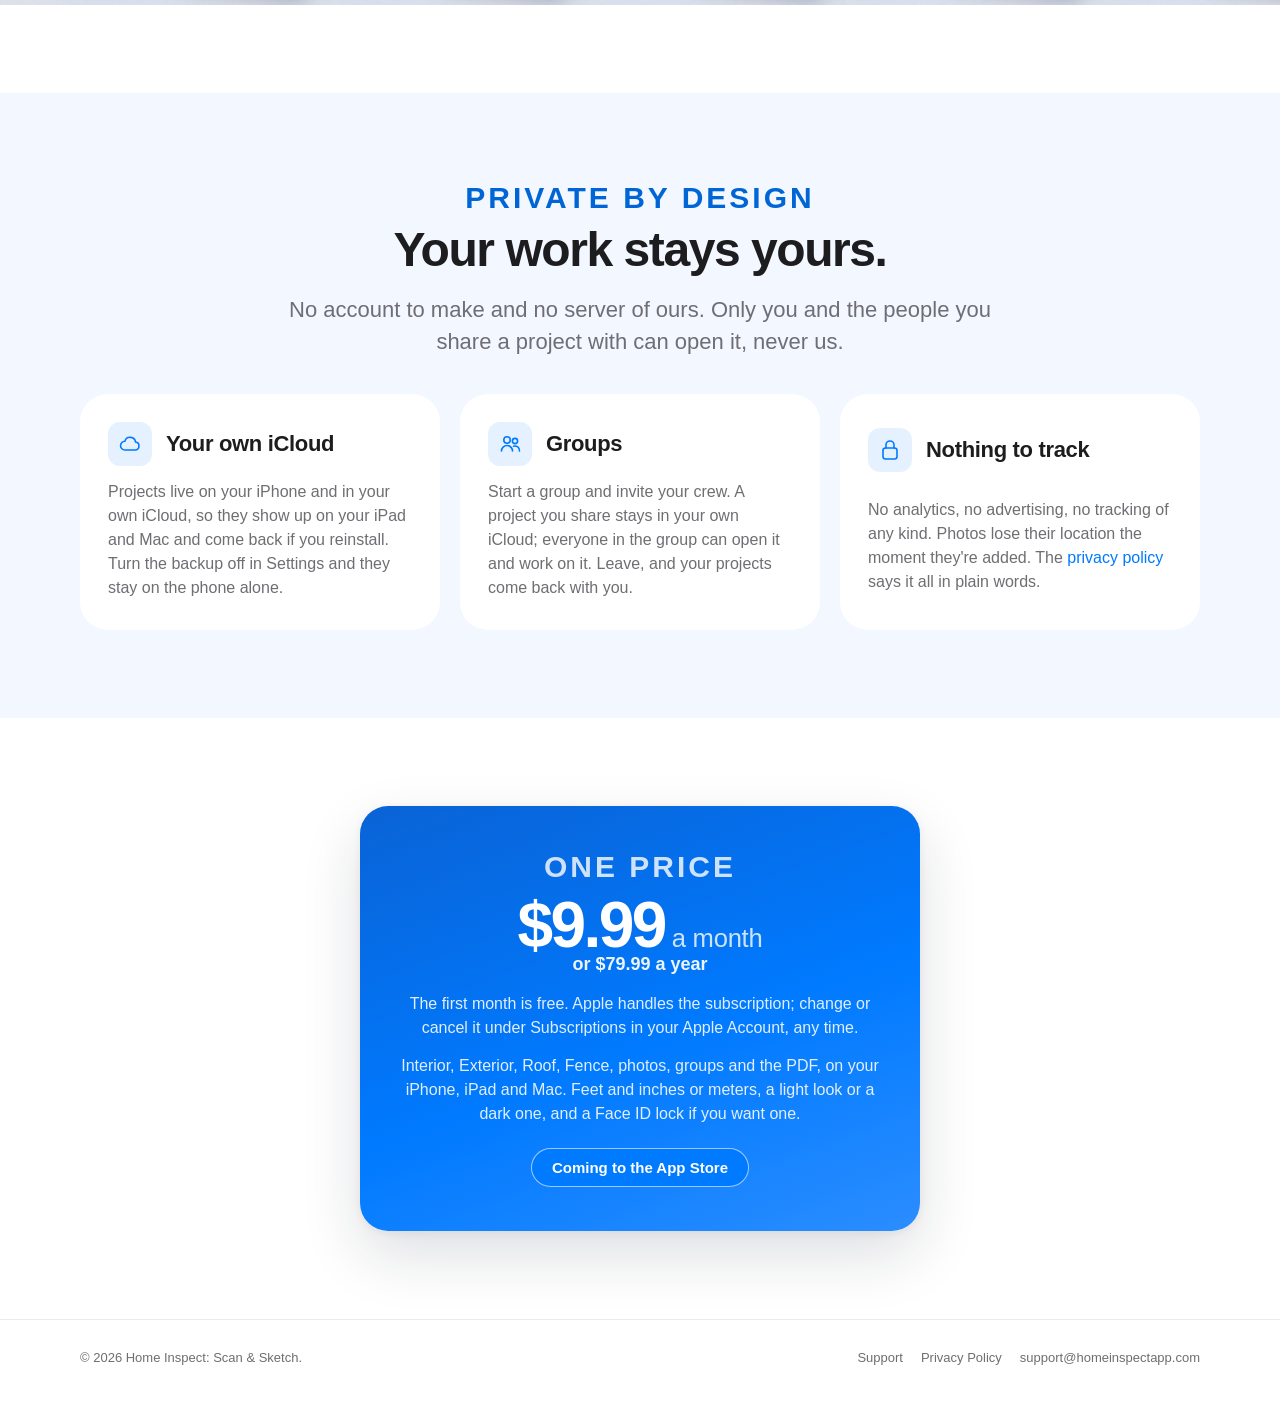
==== commit 95a2624e: "The App Store pictures as a strip, the yearly price, the store page's features" ====
--- a/index.html
+++ b/index.html
@@ -16,10 +16,10 @@
 <meta name="theme-color" content="#ffffff">
 <link rel="icon" href="/assets/icon-64.png" sizes="64x64" type="image/png">
 <link rel="apple-touch-icon" href="/assets/icon-180.png">
-<link rel="stylesheet" href="/assets/site.css?v=16fd60ca">
+<link rel="stylesheet" href="/assets/site.css?v=fe931c1f">
 </head>
 <body>
-<header class="bar"><div class="wrap"><a class="brand" href="/"><img src="/assets/icon-64.png" alt="" width="28" height="28">Home Inspect: Scan &amp; Sketch</a><nav aria-label="Pages"><a href="/#models" class="more">3D</a><a href="/#interior" class="more">Interior</a><a href="/#exterior" class="more">Exterior</a><a href="/#roof" class="more">Roof</a><a href="/#fence" class="more">Fence</a><a href="/#photos" class="more">Photos &amp; PDF</a><a href="/#price" class="more">Price</a><a href="/support" class="pill">Support</a></nav></div></header>
+<header class="bar"><div class="wrap"><a class="brand" href="/"><img src="/assets/icon-64.png" alt="" width="28" height="28">Home Inspect: Scan &amp; Sketch</a><nav aria-label="Pages"><a href="/#models" class="more">3D</a><a href="/#interior" class="more">Interior</a><a href="/#exterior" class="more">Exterior</a><a href="/#roof" class="more">Roof</a><a href="/#fence" class="more">Fence</a><a href="/#photos" class="more">Photos &amp; PDF</a><a href="/#store" class="more">The app</a><a href="/#price" class="more">Price</a><a href="/support" class="pill">Support</a></nav></div></header>
 <main>
 <section class="hero"><div class="wrap">
   <div class="eyebrow">For iPhone, iPad and Mac</div>
@@ -66,7 +66,7 @@
 </div></section>
 
 <section id="start"><div class="wrap">
-  <div class="split rise"><div class="head"><div class="eyebrow">Projects</div><h2>One project for each home.</h2><p class="lead">Name it, type the address, and the home shows from above. Interior, Exterior, Roof and Fence live inside it, with a camera on every page.</p></div>
+  <div class="split rise"><div class="head"><div class="eyebrow">Projects</div><h2>One project for each home.</h2><p class="lead">Name it, type the address, and the home shows from above. Interior, Exterior, Roof and Fence live inside it, with notes, the totals and a camera on every page. Pin the homes you're working on to the top.</p></div>
   <article class="step rise"><h3>Start a Project</h3><div class="pic"><video muted playsinline preload="none" data-pic="project" data-v="68761232" poster="/assets/tips/project-last.jpg?v=68761232" aria-label="Start a Project, as the app shows it"></video></div><p class="lead">One for each home: everything you draw and shoot lives in it.</p><details class="more"><summary>Tips</summary><ul class="tips"><li>Tap +, name the project and type the address. Pick it from the list and the home shows from above.</li><li>Inside: Interior, Exterior, Roof and Fence, a camera on every page, and one PDF of it all.</li><li>A detached garage or shed? Add Structure keeps its rooms, walls, roof and fence together.</li></ul></details></article></div>
 </div></section>
 
@@ -110,7 +110,7 @@
 </div></div></section>
 <section id="photos" class=""><div class="wrap">
 <div class="ink rise">
-    <div class="head"><div class="eyebrow">Photos &amp; PDF</div><h2>Photos where they belong, and one PDF of it all.</h2><p class="lead">Every page has a camera, and every photo lands under its room, wall, roof or run. Then one PDF: a cover page with the summary, a sheet for each room, wall, roof and fence, and the photos two to a page under their captions. Pick the sheets, set the order, share it.</p></div>
+    <div class="head"><div class="eyebrow">Photos &amp; PDF</div><h2>Photos where they belong, and one PDF of it all.</h2><p class="lead">Every page has a camera, and every photo lands under its room, wall, roof or run. Then one PDF: a cover page with the summary, a sheet for each room, wall, roof and fence, and the photos two to a page under their captions. Pick the sheets, set the order, put your name or your company's logo on every page, share it.</p></div>
     <div class="fan">
       <div class="sheet"><img src="/assets/sheets/floor-plan.jpg" alt="The floor plan sheet" width="1600" height="2065" loading="lazy"></div>
       <div class="sheet"><img src="/assets/sheets/siding-front.jpg" alt="The siding sheet" width="1600" height="1200" loading="lazy"></div>
@@ -123,6 +123,15 @@
 <article class="step rise"><h3>One PDF</h3><div class="pic"><video muted playsinline preload="none" data-pic="pdf" data-v="34348dde" poster="/assets/tips/pdf-last.jpg?v=34348dde" aria-label="One PDF, as the app shows it"></video></div><p class="lead">On a project, tap the page button, then Create PDF.</p><details class="more"><summary>Tips</summary><ul class="tips"><li>Tap a sheet's circle to leave it out. Reorder sets the order.</li><li>A cover page with the summary, then a sheet for each room, wall, roof and fence.</li><li>Share it from the preview.</li></ul></details></article>
 </div></div></section>
 
+
+<section id="store"><div class="wrap">
+  <div class="head rise"><div class="eyebrow">The app</div><h2>Ten screens, one long picture.</h2><p class="lead">The App Store pictures, end to end: a project, the floor plan, every wall flat, the siding sheet, the roof from above, the fence run by run and face on, your look, the PDF.</p></div>
+</div>
+<div class="strip-window rise" aria-label="The App Store pictures as one panorama, drifting by"><div class="strip">
+  <img src="/assets/store/panorama.jpg?v=a9a42059" alt="Ten App Store pictures side by side: tilted phones showing a project page, a floor plan, a wall elevation, a siding sheet, a roof over the home from above, a fence plan and its elevations, the dark look, the PDF page and the projects grid" width="5280" height="1147" loading="lazy">
+  <img src="/assets/store/panorama.jpg?v=a9a42059" alt="" aria-hidden="true" width="5280" height="1147" loading="lazy">
+</div></div>
+</section>
 
 <section id="private" class="alt"><div class="wrap">
   <div class="head rise"><div class="eyebrow">Private by design</div><h2>Your work stays yours.</h2><p class="lead">No account to make and no server of ours. Only you and the people you share a project with can open it, never us.</p></div>
@@ -137,8 +146,9 @@
   <div class="price rise">
     <div class="eyebrow">One price</div>
     <div class="big">$9.99<small> a month</small></div>
+    <div class="or">or $79.99 a year</div>
     <p>The first month is free. Apple handles the subscription; change or cancel it under Subscriptions in your Apple Account, any time.</p>
-    <p>Interior, Exterior, Roof, Fence, photos, groups and the PDF, on your iPhone, iPad and Mac.</p>
+    <p>Interior, Exterior, Roof, Fence, photos, groups and the PDF, on your iPhone, iPad and Mac. Feet and inches or meters, a light look or a dark one, and a Face ID lock if you want one.</p>
     <span class="btn soon">Coming to the App Store</span>
   </div>
 </div></section>
--- a/assets/site.css
+++ b/assets/site.css
@@ -250,3 +250,19 @@
 /* The page for a wrong address */
 .lost { text-align: center; padding-block: 96px; }
 .lost p { color: var(--fg-2); margin: 14px 0 28px; }
+
+/* The price card's second plan. */
+.price .or { font-weight: 600; color: rgba(255, 255, 255, 0.92); margin: -6px 0 14px; font-size: 1.125rem; }
+
+/* The App Store pictures as one long strip, drifting by (two copies make the loop seamless); a plain
+   scroll row when the person prefers reduced motion. */
+.strip-window { overflow: hidden; margin-top: 8px; }
+.strip { display: flex; width: max-content; gap: 0; animation: strip-pan 90s linear infinite; will-change: transform; }
+.strip img { display: block; height: clamp(360px, 46vw, 560px); width: auto; flex: none; }
+.strip-window:hover .strip { animation-play-state: paused; }
+@keyframes strip-pan { from { transform: translate3d(0, 0, 0); } to { transform: translate3d(-50%, 0, 0); } }
+@media (prefers-reduced-motion: reduce) {
+  .strip-window { overflow-x: auto; -webkit-overflow-scrolling: touch; }
+  .strip { animation: none; }
+  .strip img[aria-hidden] { display: none; }
+}
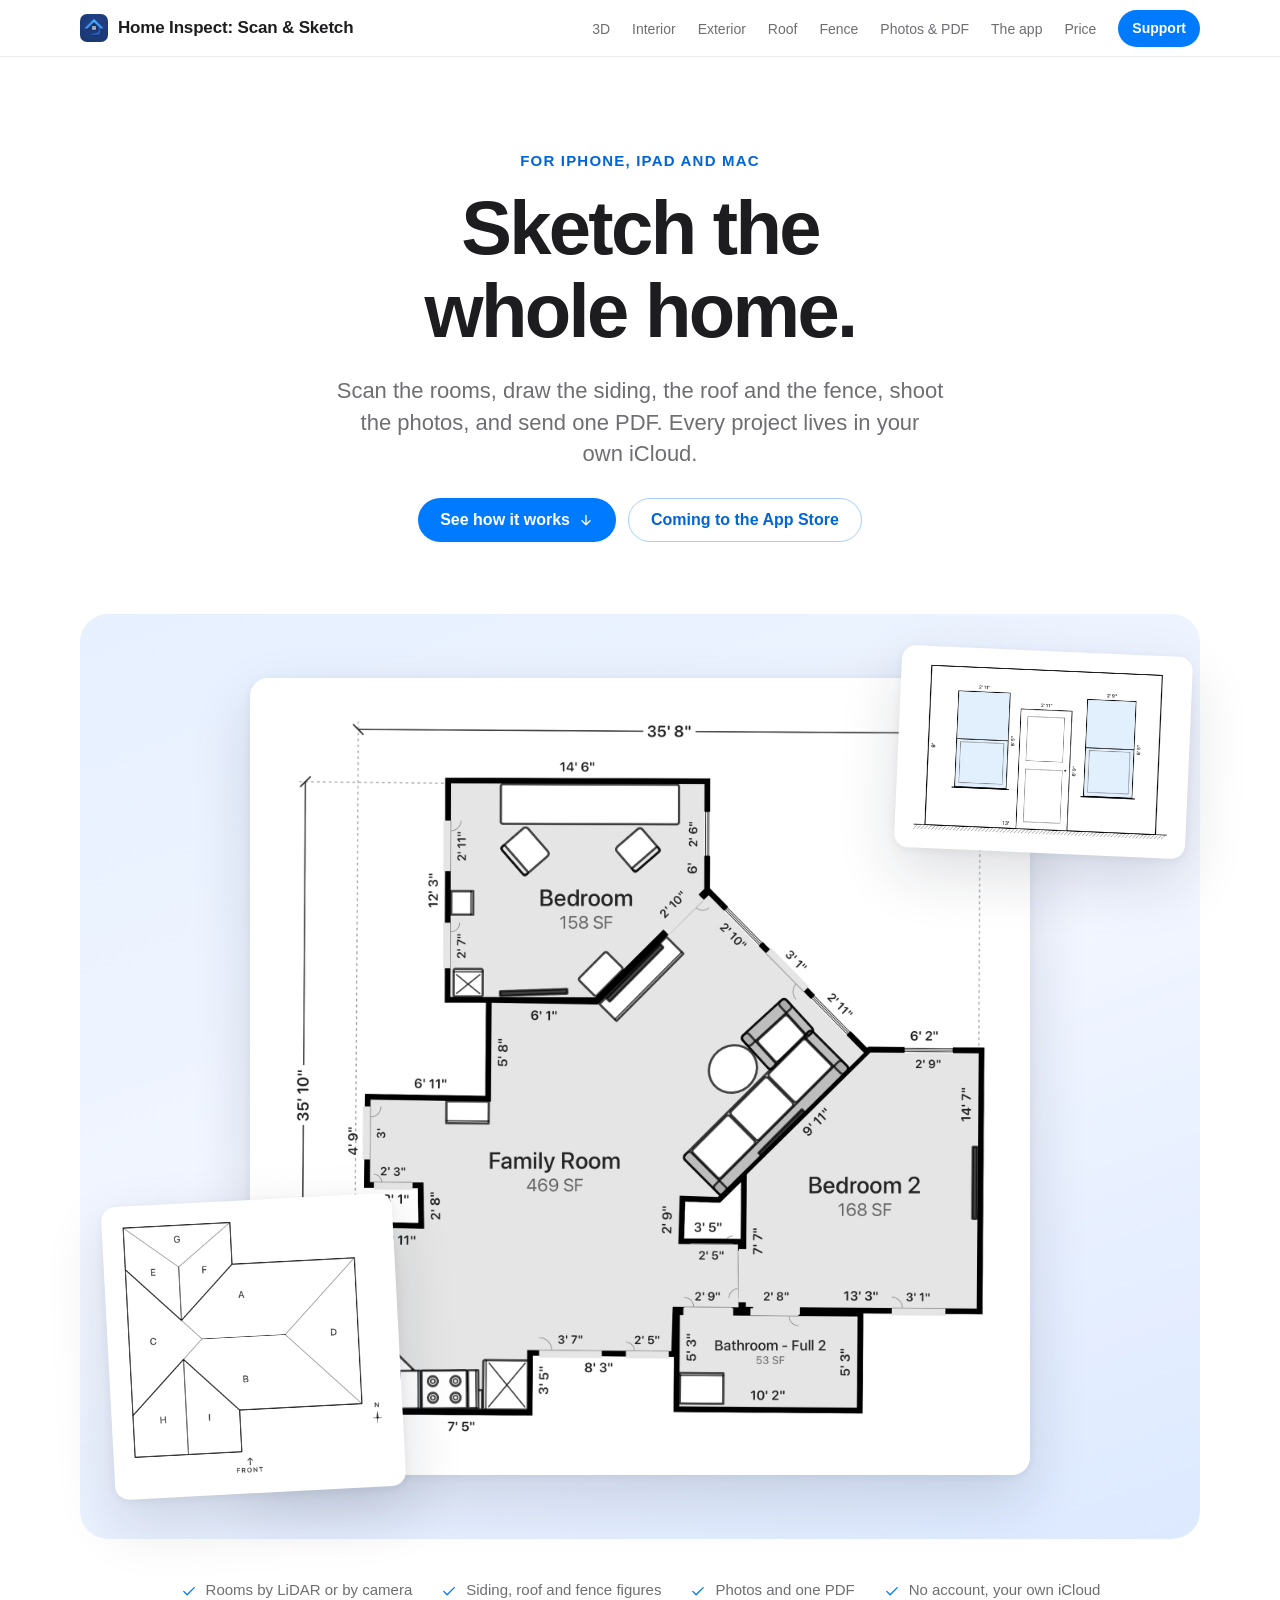
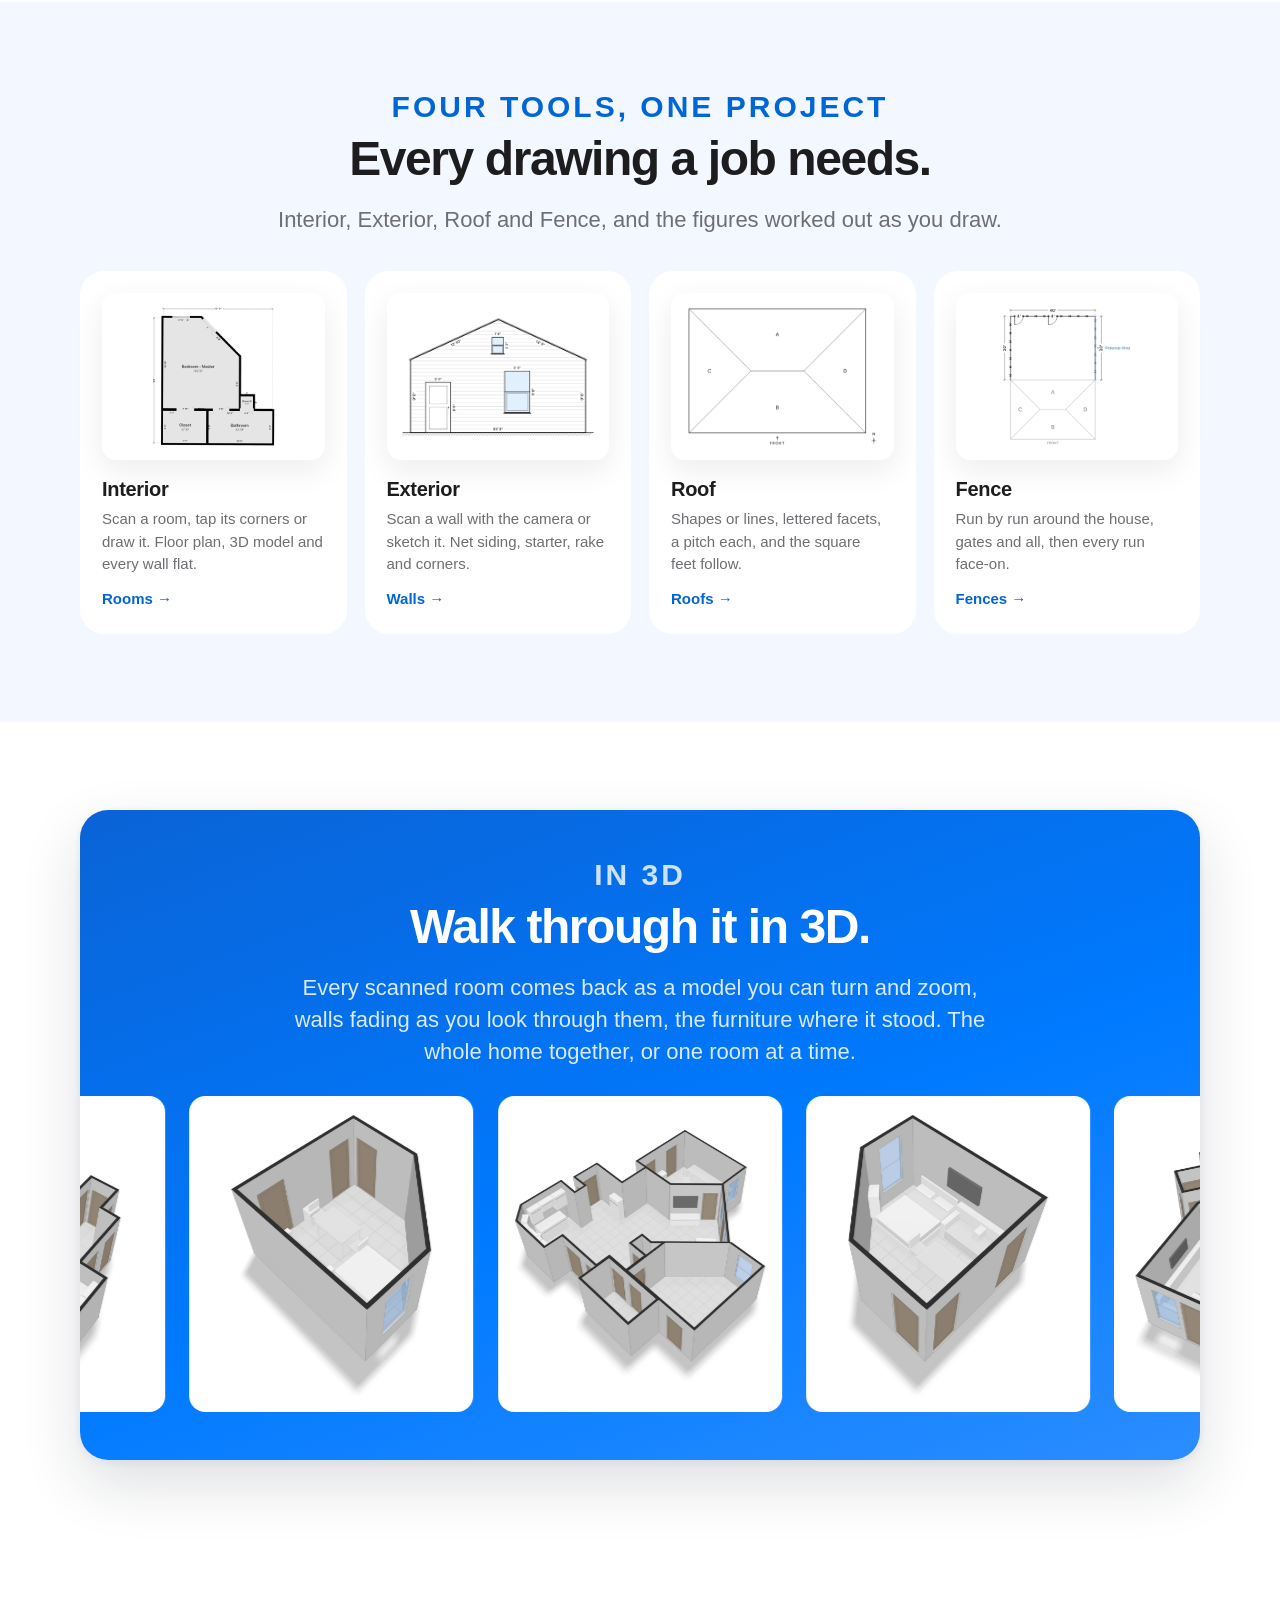
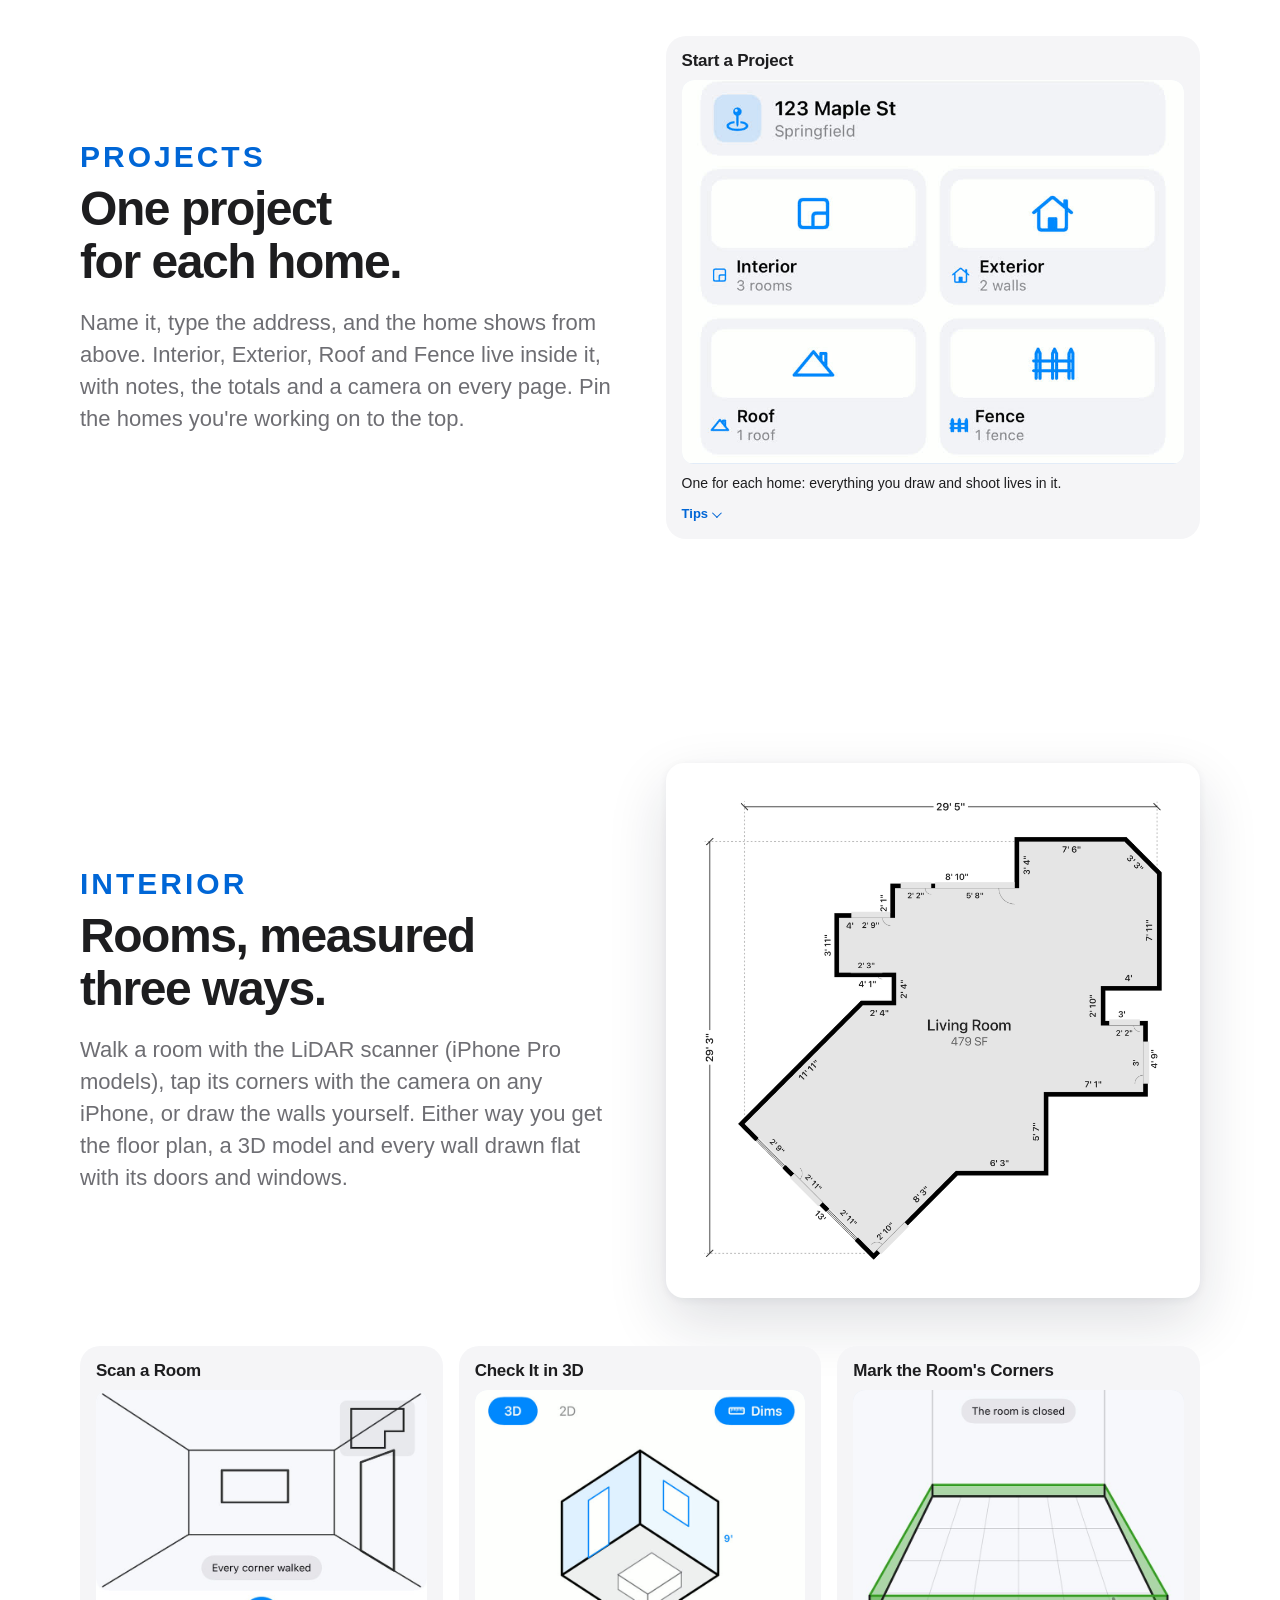
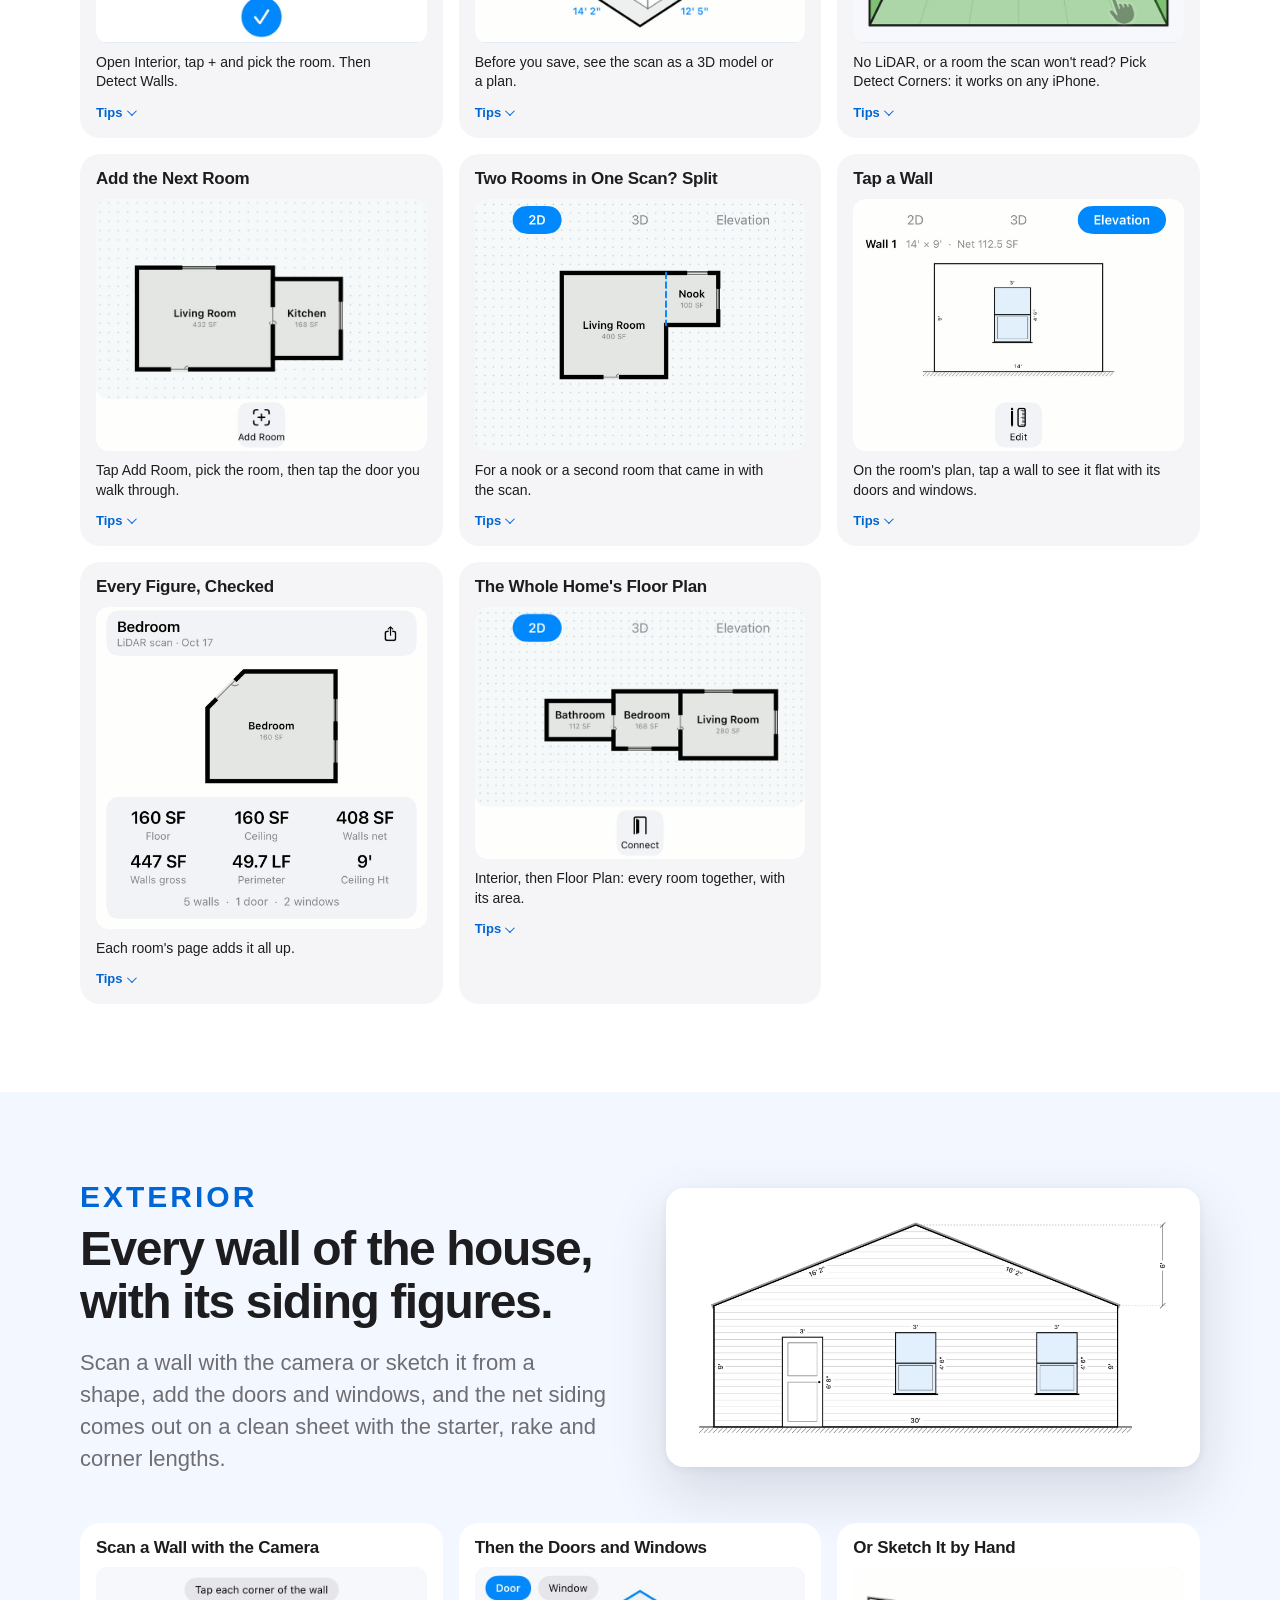
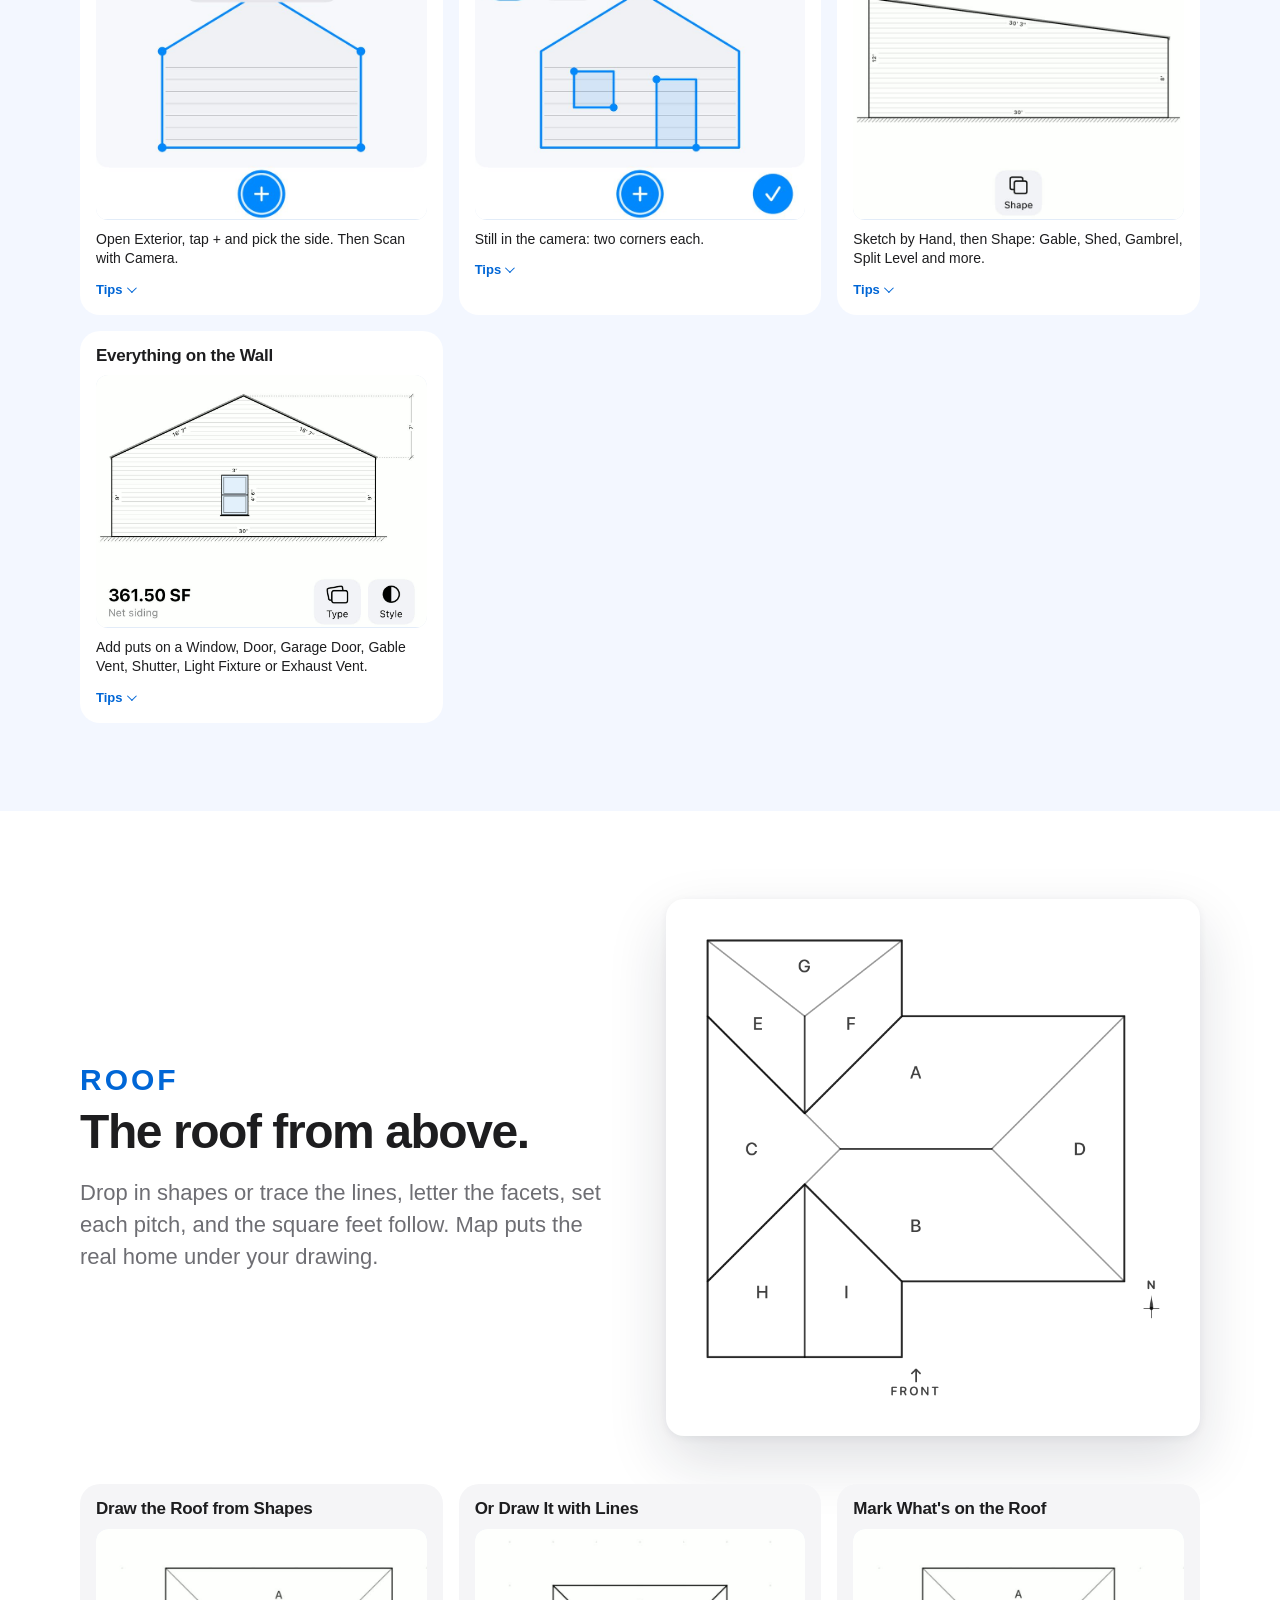
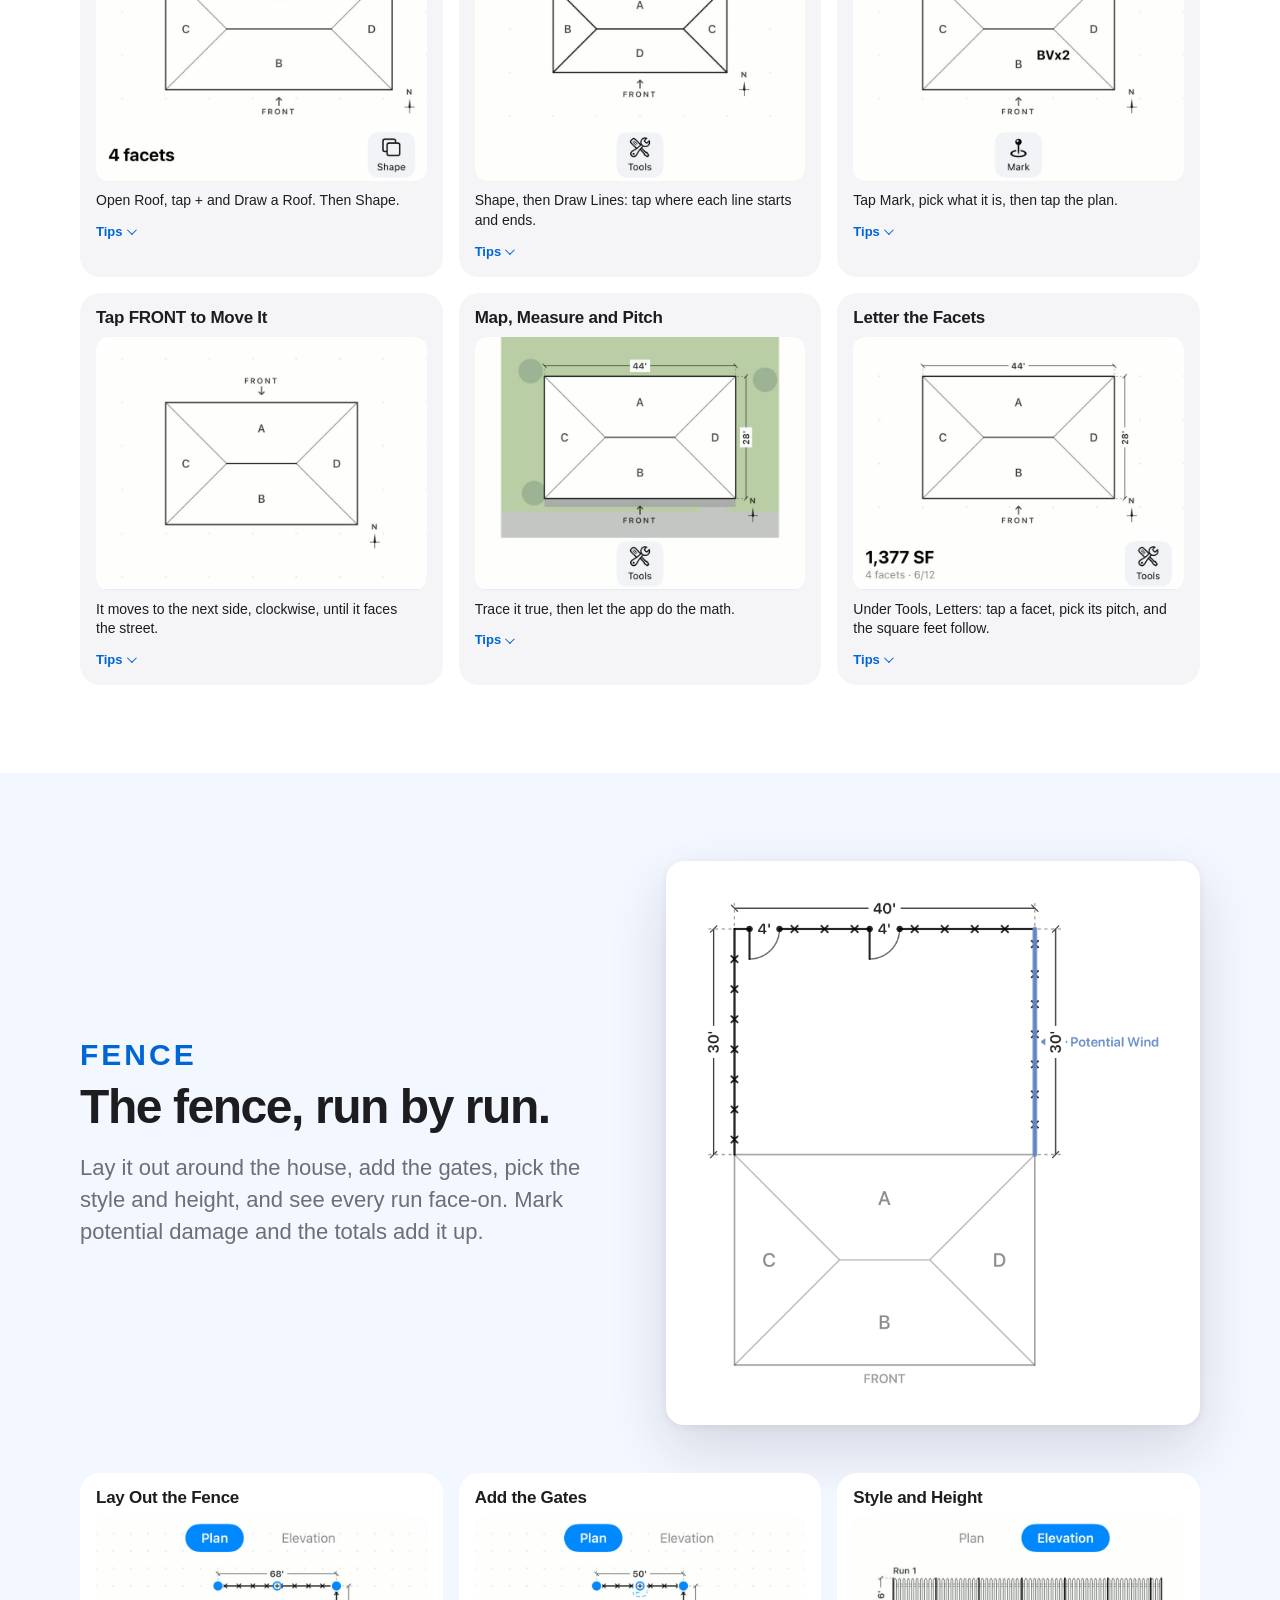
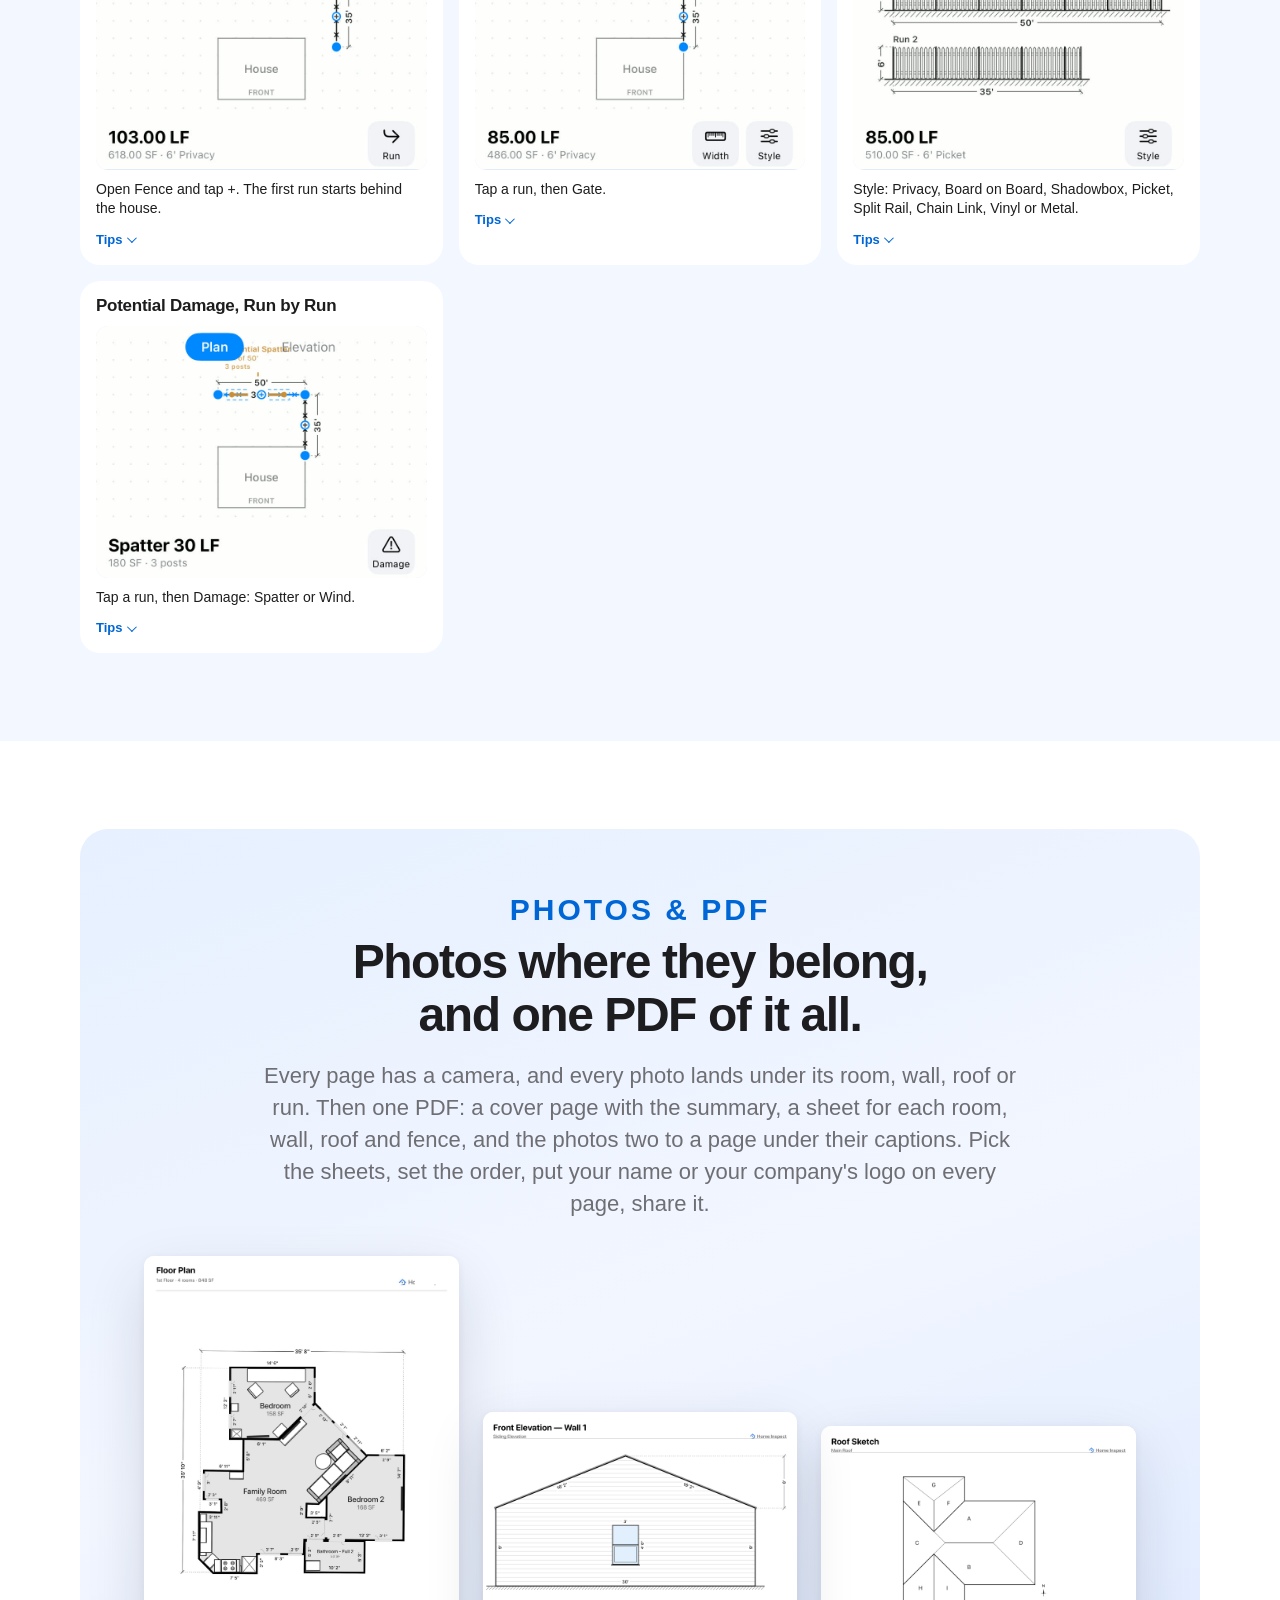
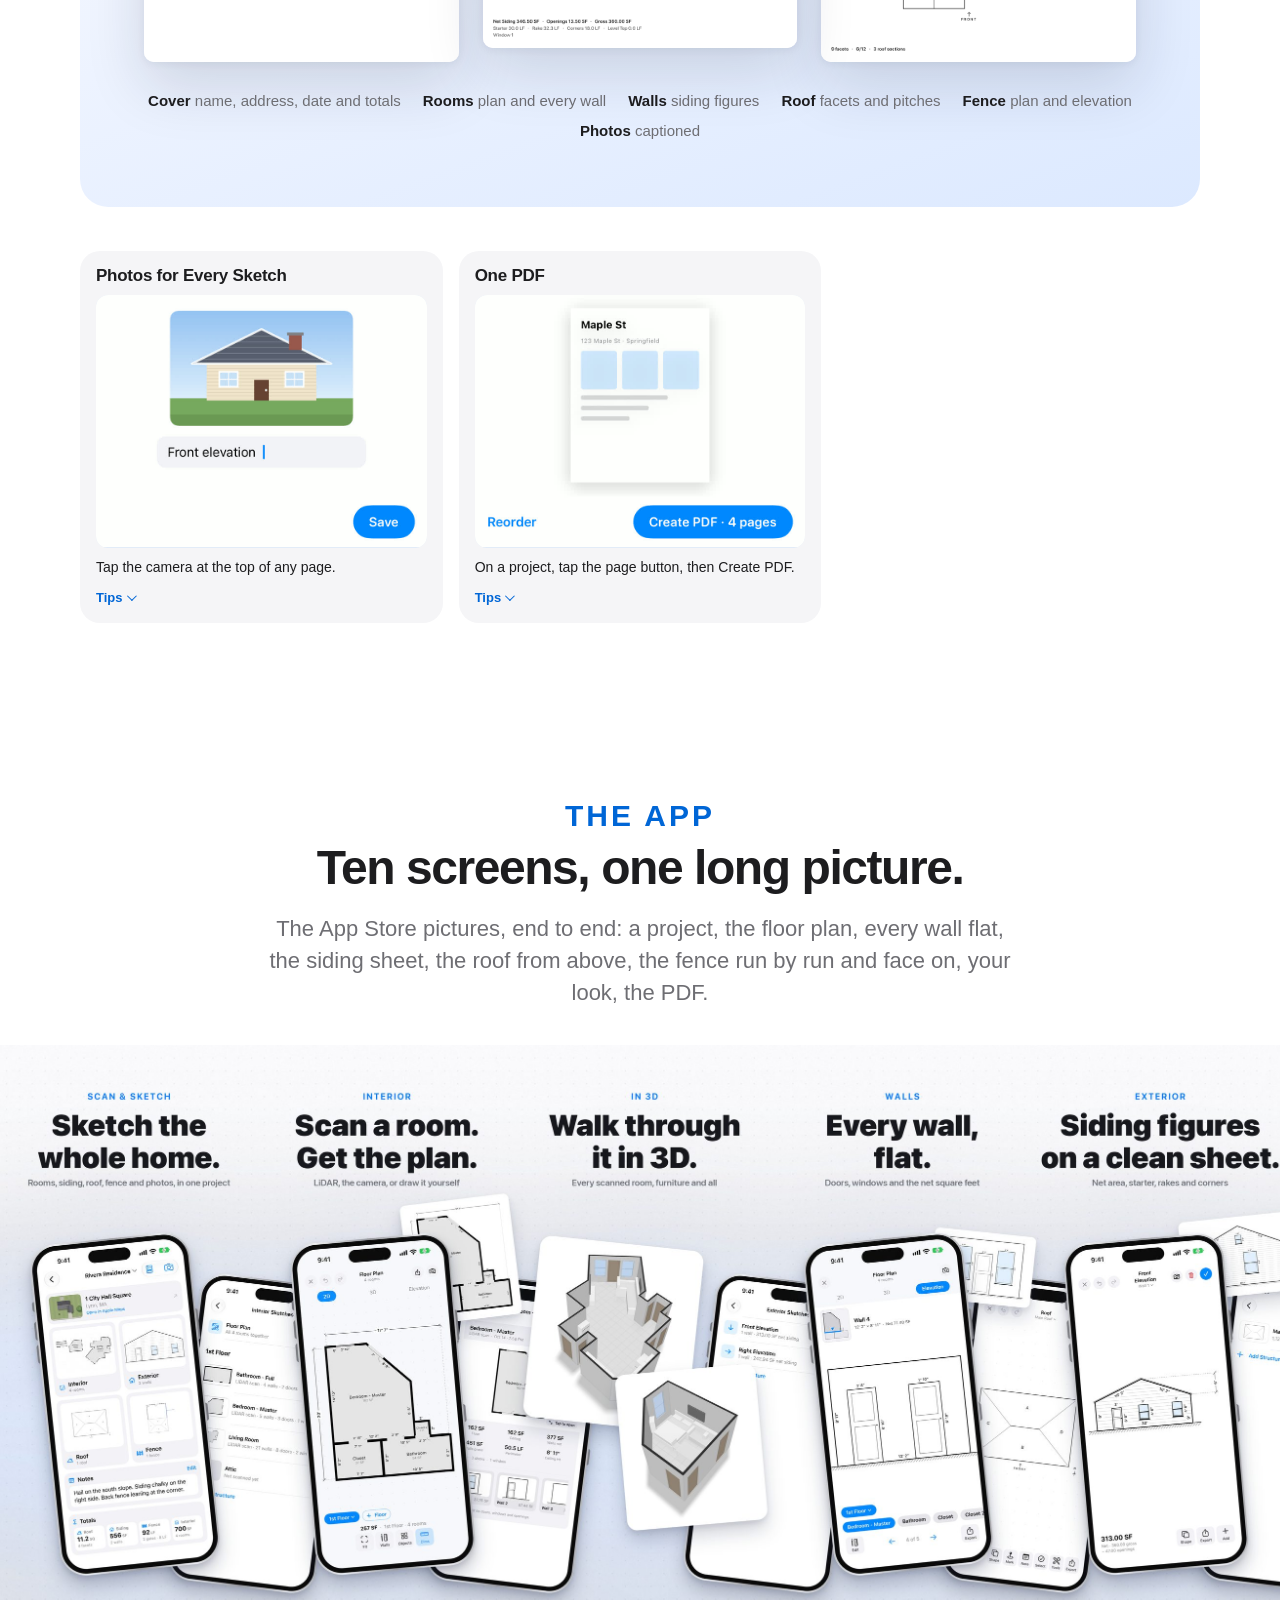
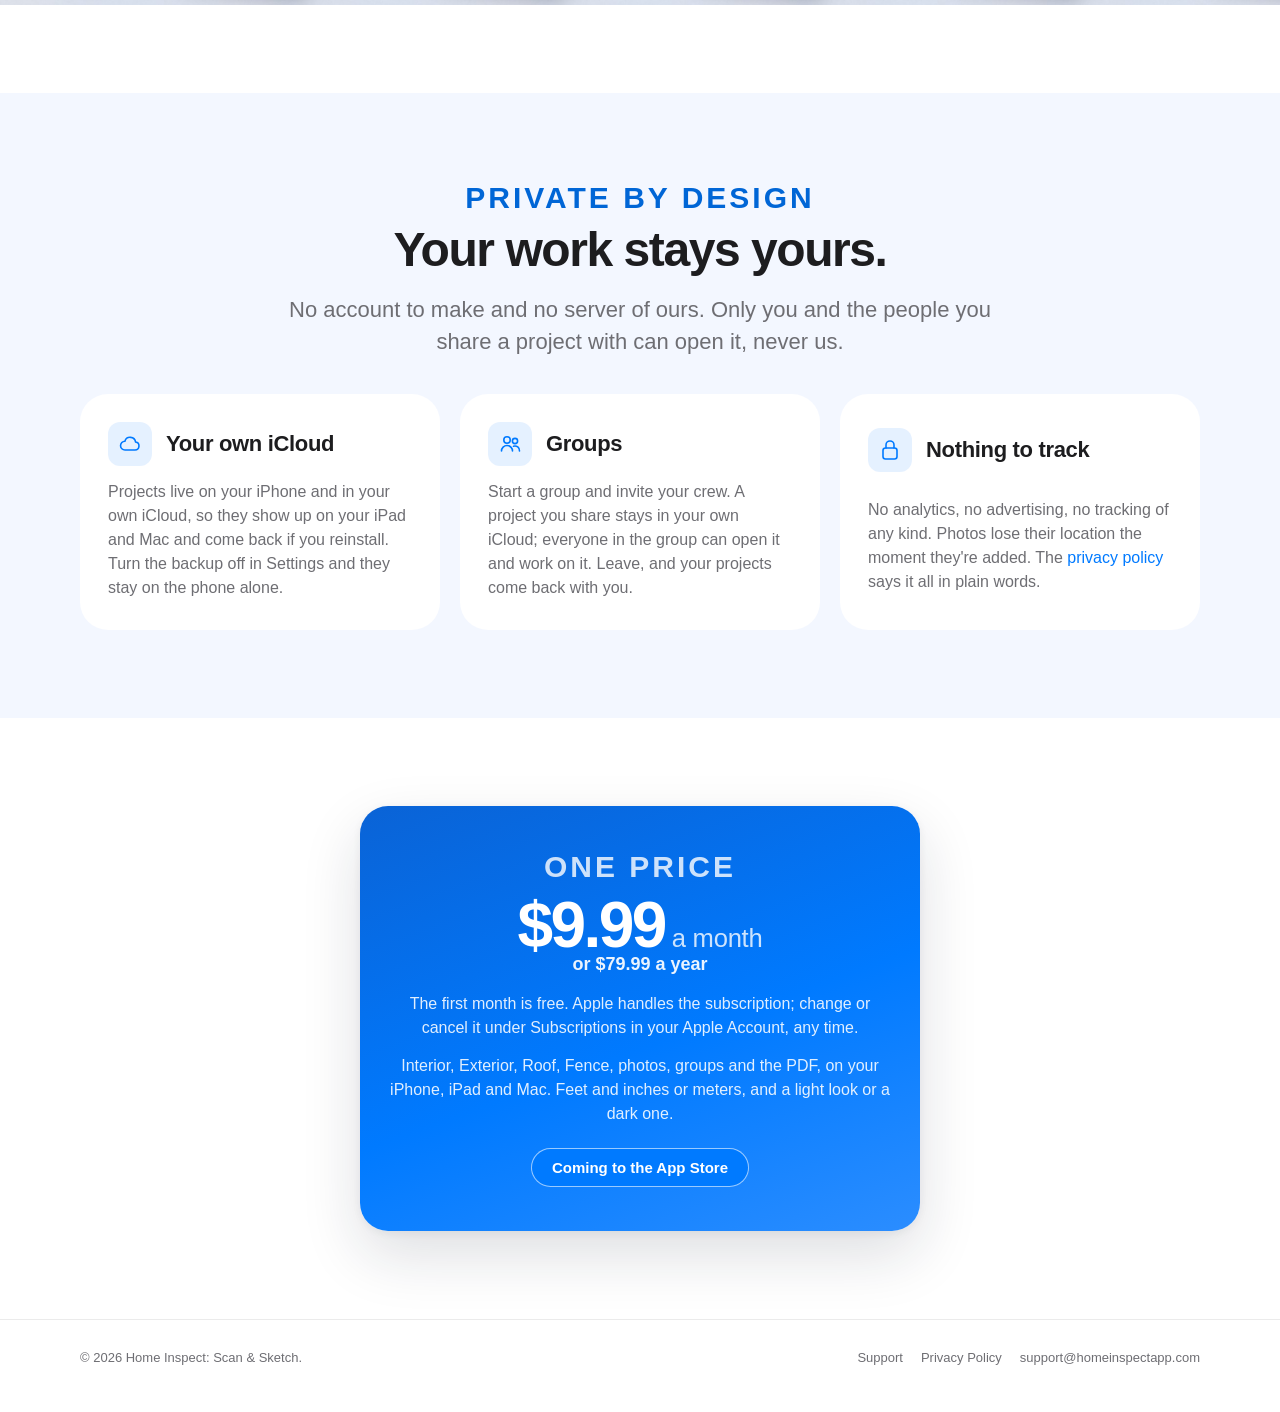
==== commit 27741a64: "The privacy page, clips and features say what the app does (review R37, R38, R39, R124)" ====
--- a/index.html
+++ b/index.html
@@ -77,9 +77,9 @@
 <article class="step rise"><h3>Check It in 3D</h3><div class="pic"><video muted playsinline preload="none" data-pic="roomReview" data-v="b30759ee" poster="/assets/tips/roomReview-last.jpg?v=b30759ee" aria-label="Check It in 3D, as the app shows it"></video></div><p class="lead">Before you save, see the scan as a 3D model or a plan.</p><details class="more"><summary>Tips</summary><ul class="tips"><li>Two fingers turn it, pinch to zoom. 2D shows the plan.</li><li>Dims shows every wall, door and window, and the height.</li><li>Keep the furniture or leave it out, then tap ✓ to save.</li></ul></details></article>
 <article class="step rise"><h3>Mark the Room's Corners</h3><div class="pic"><video muted playsinline preload="none" data-pic="cornerScan" data-v="17d19541" poster="/assets/tips/cornerScan-last.jpg?v=17d19541" aria-label="Mark the Room's Corners, as the app shows it"></video></div><p class="lead">No LiDAR, or a room the scan won't read? Pick Detect Corners: it works on any iPhone.</p><details class="more"><summary>Tips</summary><ul class="tips"><li>Point at the floor and move the iPhone slowly until the grid shows.</li><li>Aim at each corner where the walls meet the floor and tap the screen. Back on the first corner closes the room.</li><li>Then point up at the top of a wall and tap for the height, and mark each door and window by two opposite corners.</li></ul></details></article>
 <article class="step rise"><h3>Add the Next Room</h3><div class="pic"><video muted playsinline preload="none" data-pic="addRoom" data-v="14f539ad" poster="/assets/tips/addRoom-last.jpg?v=14f539ad" aria-label="Add the Next Room, as the app shows it"></video></div><p class="lead">Tap Add Room, pick the room, then tap the door you walk through.</p><details class="more"><summary>Tips</summary><ul class="tips"><li>It lands door to door, sharing the wall, so the floor plan builds as you go.</li><li>Rooms scanned on their own? On the Floor Plan, pick a room, tap Connect, then the same door in each.</li></ul></details></article>
-<article class="step rise"><h3>Two Rooms in One Scan? Split</h3><div class="pic"><video muted playsinline preload="none" data-pic="split" data-v="f46bc997" poster="/assets/tips/split-last.jpg?v=f46bc997" aria-label="Two Rooms in One Scan? Split, as the app shows it"></video></div><p class="lead">For a nook or a second room that came in with the scan.</p><details class="more"><summary>Tips</summary><ul class="tips"><li>When the app says Looks Like 2 Rooms, tap Split and name each part. Each gets its own area.</li><li>Already saved as one? The room's page says it too. Tap Split there.</li></ul></details></article>
-<article class="step rise"><h3>Tap a Wall</h3><div class="pic"><video muted playsinline preload="none" data-pic="roomViews" data-v="7b3a1295" poster="/assets/tips/roomViews-last.jpg?v=7b3a1295" aria-label="Tap a Wall, as the app shows it"></video></div><p class="lead">On the room's plan, tap a wall to see it flat with its doors and windows.</p><details class="more"><summary>Tips</summary><ul class="tips"><li>Tap a wall to see it flat, with its size and net square feet.</li><li>Edit, then Add, puts in a Door, Window or Opening. Drag it into place; tap a size to type it.</li><li>In 2D, tap any length to type the real figure.</li></ul></details></article>
-<article class="step rise"><h3>Every Figure, Checked</h3><div class="pic tall"><video muted playsinline preload="none" data-pic="roomFigures" data-v="ab267f07" poster="/assets/tips/roomFigures-last.jpg?v=ab267f07" aria-label="Every Figure, Checked, as the app shows it"></video></div><p class="lead">Each room's page adds it all up.</p><details class="more"><summary>Tips</summary><ul class="tips"><li>Floor, ceiling, walls net and gross, perimeter and ceiling height, with the doors and windows counted.</li><li>Share prints a clean floor plan with every wall length.</li></ul></details></article>
+<article class="step rise"><h3>Two Rooms in One Scan? Split</h3><div class="pic"><video muted playsinline preload="none" data-pic="split" data-v="db7e9970" poster="/assets/tips/split-last.jpg?v=db7e9970" aria-label="Two Rooms in One Scan? Split, as the app shows it"></video></div><p class="lead">For a nook or a second room that came in with the scan.</p><details class="more"><summary>Tips</summary><ul class="tips"><li>When the app says Looks Like 2 Rooms, tap Split and name each part. Each gets its own area.</li><li>Already saved as one? The room's page says it too. Tap Split there.</li></ul></details></article>
+<article class="step rise"><h3>Tap a Wall</h3><div class="pic"><video muted playsinline preload="none" data-pic="roomViews" data-v="96cbeb46" poster="/assets/tips/roomViews-last.jpg?v=96cbeb46" aria-label="Tap a Wall, as the app shows it"></video></div><p class="lead">On the room's plan, tap a wall to see it flat with its doors and windows.</p><details class="more"><summary>Tips</summary><ul class="tips"><li>Tap a wall to see it flat, with its size and net square feet.</li><li>Edit, then Add, puts in a Door, Window or Opening. Drag it into place; tap a size to type it.</li><li>In 2D, tap any length to type the real figure.</li></ul></details></article>
+<article class="step rise"><h3>Every Figure, Checked</h3><div class="pic tall"><video muted playsinline preload="none" data-pic="roomFigures" data-v="53a24d16" poster="/assets/tips/roomFigures-last.jpg?v=53a24d16" aria-label="Every Figure, Checked, as the app shows it"></video></div><p class="lead">Each room's page adds it all up.</p><details class="more"><summary>Tips</summary><ul class="tips"><li>Floor, ceiling, walls net and gross, perimeter and ceiling height, with the doors and windows counted.</li><li>Share prints a clean floor plan with every wall length.</li></ul></details></article>
 <article class="step rise"><h3>The Whole Home's Floor Plan</h3><div class="pic"><video muted playsinline preload="none" data-pic="homePlan" data-v="bb270873" poster="/assets/tips/homePlan-last.jpg?v=bb270873" aria-label="The Whole Home's Floor Plan, as the app shows it"></video></div><p class="lead">Interior, then Floor Plan: every room together, with its area.</p><details class="more"><summary>Tips</summary><ul class="tips"><li>Rooms scanned on their own? Tap a room, then Connect: tap the blue circle on its door, then the circle on the other room's door, and they join wall to wall.</li><li>Long press a room to move it; it snaps to the one beside it. Rotate turns it. + Floor adds the basement or upstairs.</li></ul></details></article>
 </div></div></section>
 <section id="exterior" class="alt"><div class="wrap">
@@ -88,7 +88,7 @@
 <article class="step rise"><h3>Scan a Wall with the Camera</h3><div class="pic"><video muted playsinline preload="none" data-pic="wallScan" data-v="019f5950" poster="/assets/tips/wallScan-last.jpg?v=019f5950" aria-label="Scan a Wall with the Camera, as the app shows it"></video></div><p class="lead">Open Exterior, tap + and pick the side. Then Scan with Camera.</p><details class="more"><summary>Tips</summary><ul class="tips"><li>Put the crosshair on each corner of the wall and tap, all the way round to the first.</li></ul></details></article>
 <article class="step rise"><h3>Then the Doors and Windows</h3><div class="pic"><video muted playsinline preload="none" data-pic="wallOpenings" data-v="9b699141" poster="/assets/tips/wallOpenings-last.jpg?v=9b699141" aria-label="Then the Doors and Windows, as the app shows it"></video></div><p class="lead">Still in the camera: two corners each.</p><details class="more"><summary>Tips</summary><ul class="tips"><li>Pick Door, Window or Garage Door and tap two opposite corners of each.</li><li>Tap ✓ and the wall opens in the editor with every opening in place.</li></ul></details></article>
 <article class="step rise"><h3>Or Sketch It by Hand</h3><div class="pic"><video muted playsinline preload="none" data-pic="wallSketch" data-v="1ad84b45" poster="/assets/tips/wallSketch-last.jpg?v=1ad84b45" aria-label="Or Sketch It by Hand, as the app shows it"></video></div><p class="lead">Sketch by Hand, then Shape: Gable, Shed, Gambrel, Split Level and more.</p><details class="more"><summary>Tips</summary><ul class="tips"><li>Drag the corners into place, or tap any figure and type the real size.</li><li>Tap + on a line to add a corner. Piece adds a separate section.</li></ul></details></article>
-<article class="step rise"><h3>Everything on the Wall</h3><div class="pic"><video muted playsinline preload="none" data-pic="wallAdd" data-v="7b238e5b" poster="/assets/tips/wallAdd-last.jpg?v=7b238e5b" aria-label="Everything on the Wall, as the app shows it"></video></div><p class="lead">Add puts on a Window, Door, Garage Door, Gable Vent, Shutter, Light Fixture or Exhaust Vent.</p><details class="more"><summary>Tips</summary><ul class="tips"><li>Type picks the kind: Double Hung, Casement, Bay, French Door, Sliding Patio and more.</li><li>Style makes it Arch Top, Half Round, Round or Octagon and takes off its true area.</li><li>The bar shows the net siding. Export makes the sheet with the starter, rake and corner lengths.</li></ul></details></article>
+<article class="step rise"><h3>Everything on the Wall</h3><div class="pic"><video muted playsinline preload="none" data-pic="wallAdd" data-v="f0008d4b" poster="/assets/tips/wallAdd-last.jpg?v=f0008d4b" aria-label="Everything on the Wall, as the app shows it"></video></div><p class="lead">Add puts on a Window, Door, Garage Door, Gable Vent, Shutter, Light Fixture or Exhaust Vent.</p><details class="more"><summary>Tips</summary><ul class="tips"><li>Type picks the kind: Double Hung, Casement, Bay, French Door, Sliding Patio and more.</li><li>Style makes it Arch Top, Half Round, Round or Octagon and takes off its true area.</li><li>The bar shows the net siding. Export makes the sheet with the starter, rake and corner lengths.</li></ul></details></article>
 </div></div></section>
 <section id="roof" class=""><div class="wrap">
 <div class="split rise"><div class="head"><div class="eyebrow">Roof</div><h2>The roof from above.</h2><p class="lead">Drop in shapes or trace the lines, letter the facets, set each pitch, and the square feet follow. Map puts the real home under your drawing.</p></div><div class="sheet"><img src="/assets/sketches/roof.png" alt="A roof from above, nine lettered facets" width="1536" height="1546" loading="eager"></div></div>
@@ -148,7 +148,7 @@
     <div class="big">$9.99<small> a month</small></div>
     <div class="or">or $79.99 a year</div>
     <p>The first month is free. Apple handles the subscription; change or cancel it under Subscriptions in your Apple Account, any time.</p>
-    <p>Interior, Exterior, Roof, Fence, photos, groups and the PDF, on your iPhone, iPad and Mac. Feet and inches or meters, a light look or a dark one, and a Face ID lock if you want one.</p>
+    <p>Interior, Exterior, Roof, Fence, photos, groups and the PDF, on your iPhone, iPad and Mac. Feet and inches or meters, and a light look or a dark one.</p>
     <span class="btn soon">Coming to the App Store</span>
   </div>
 </div></section>
